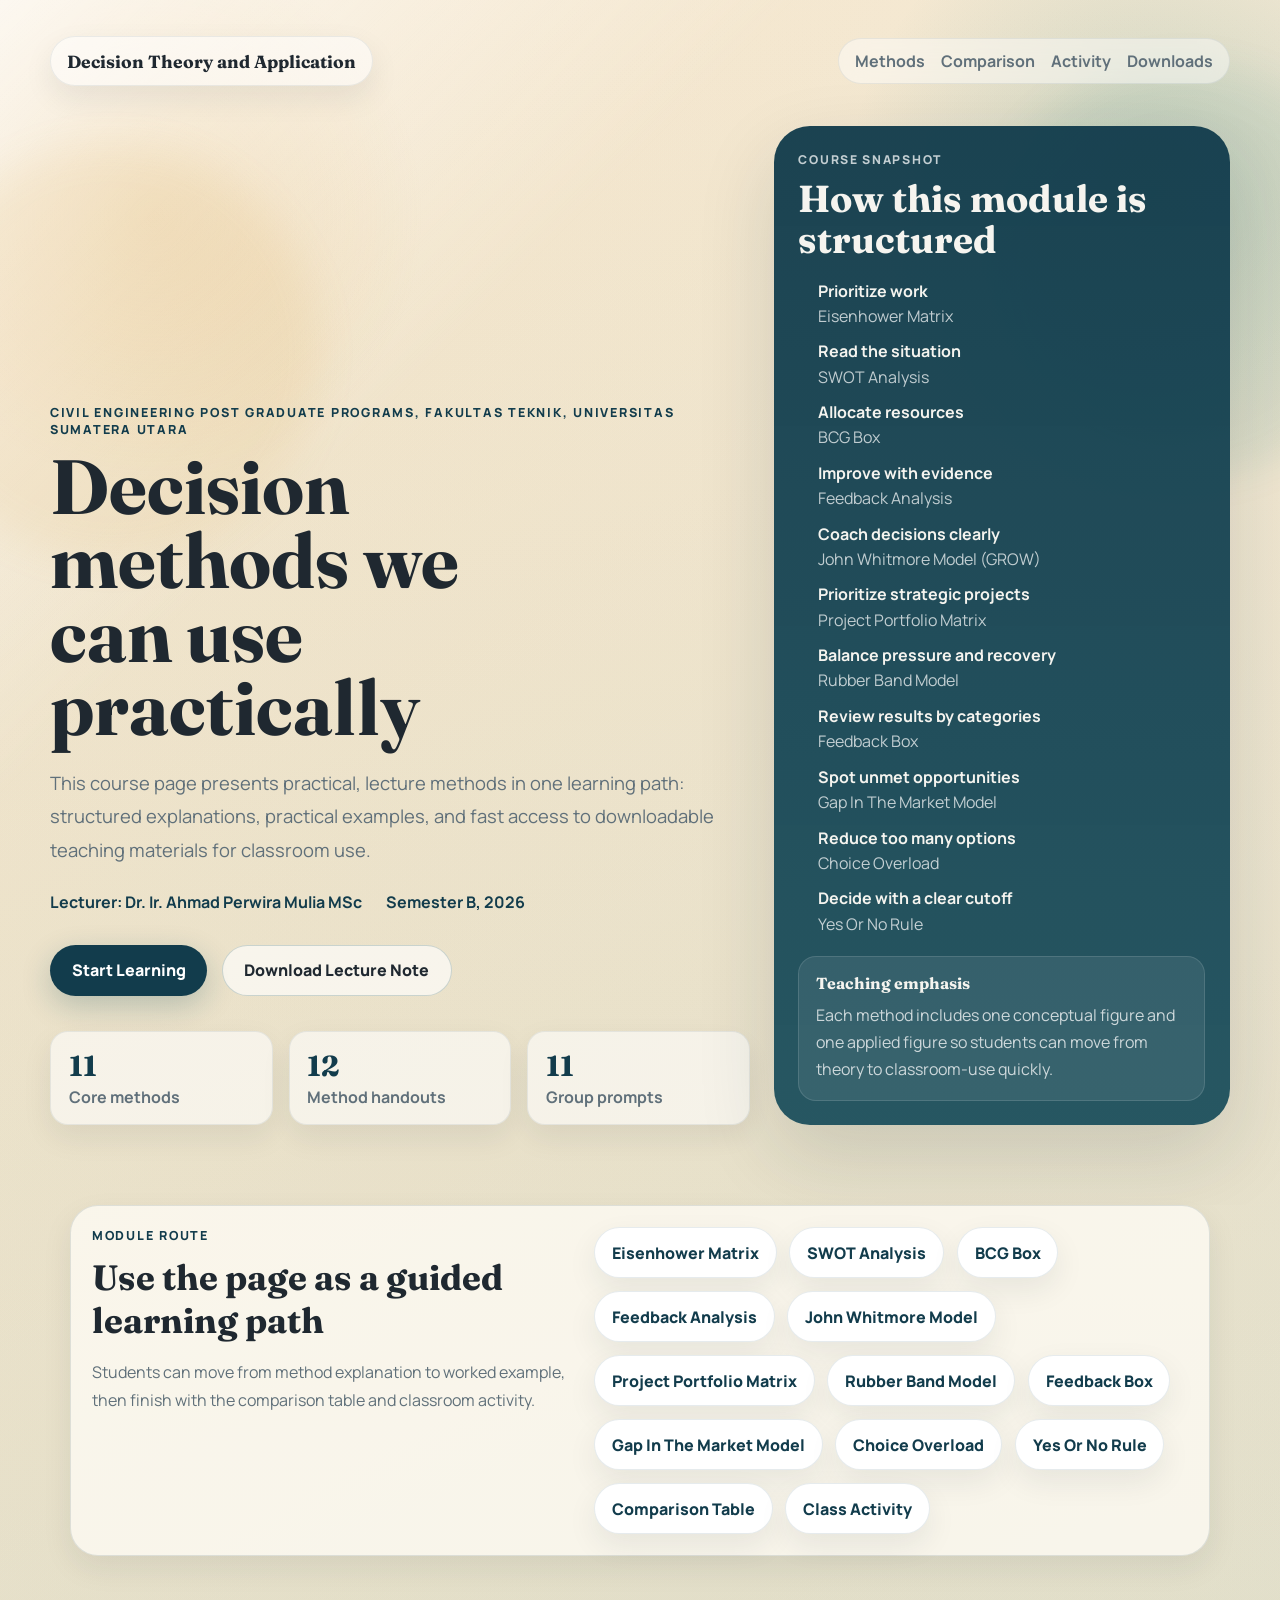
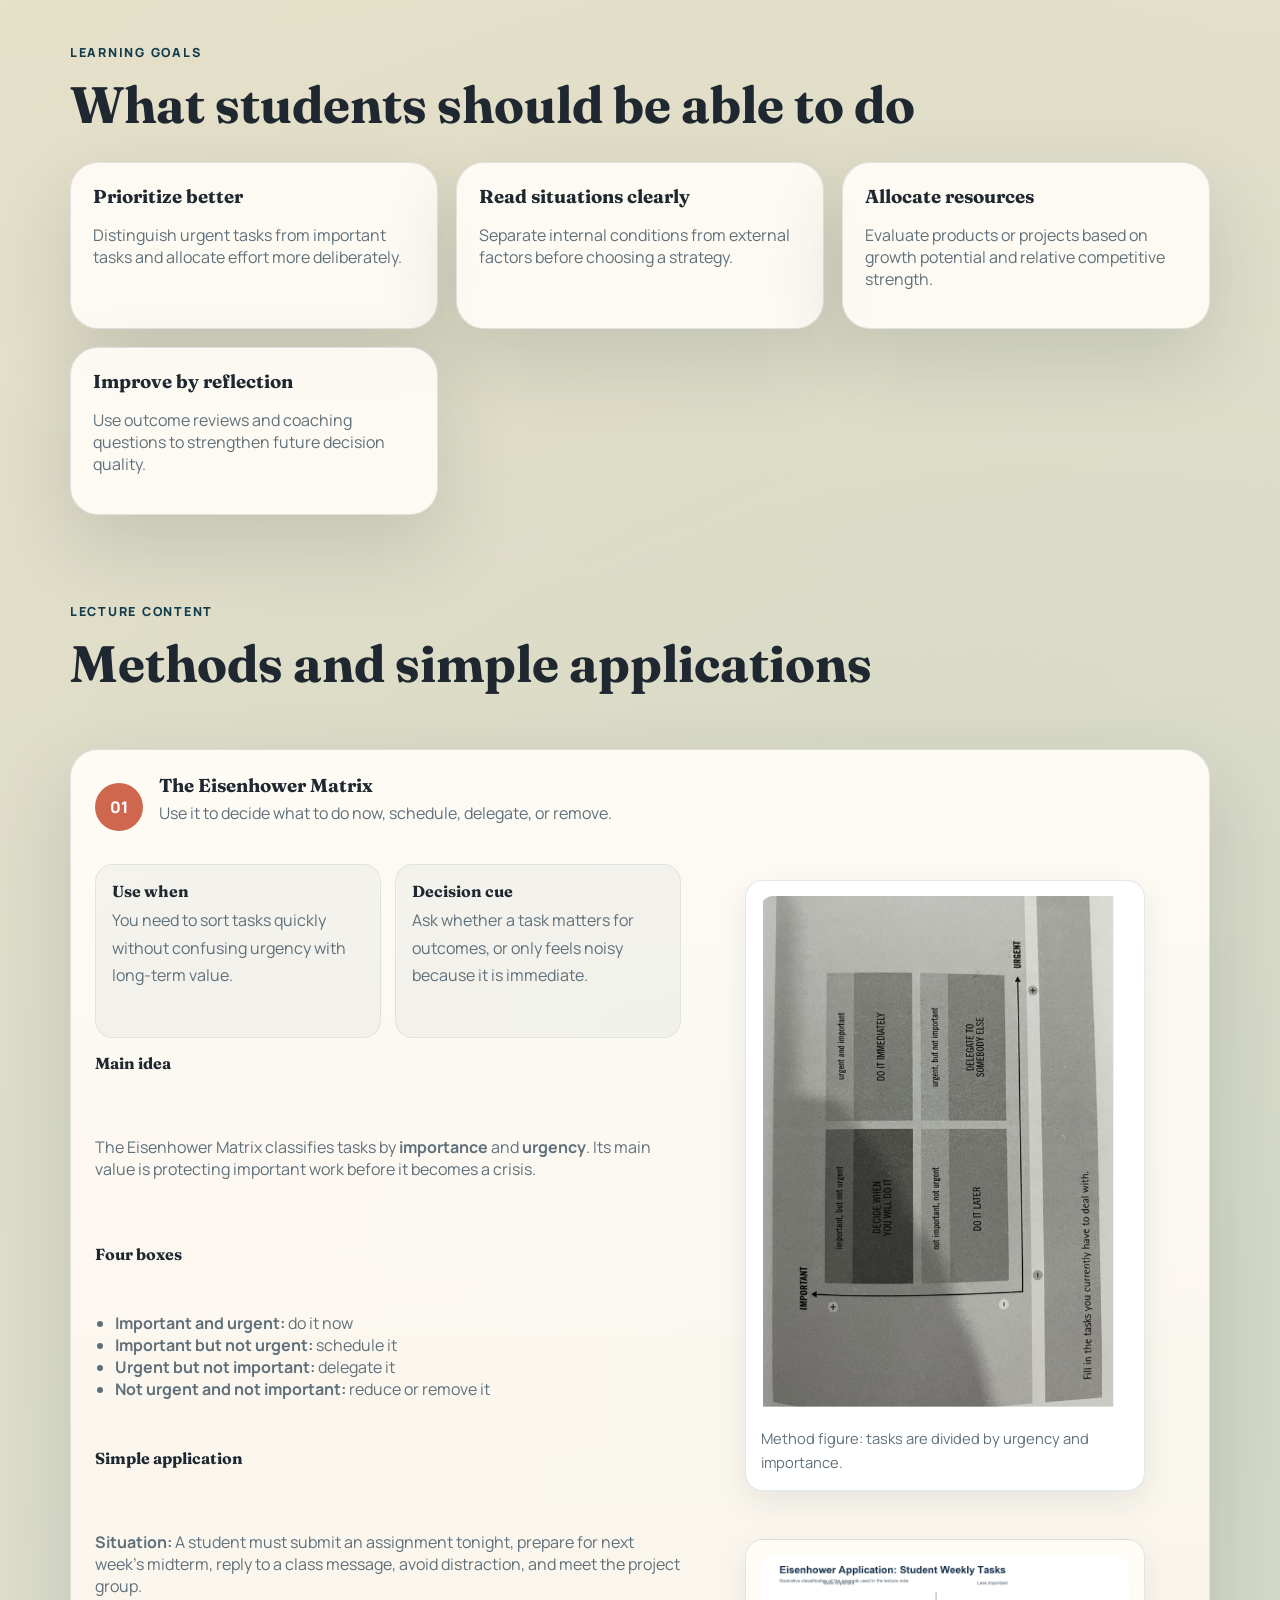
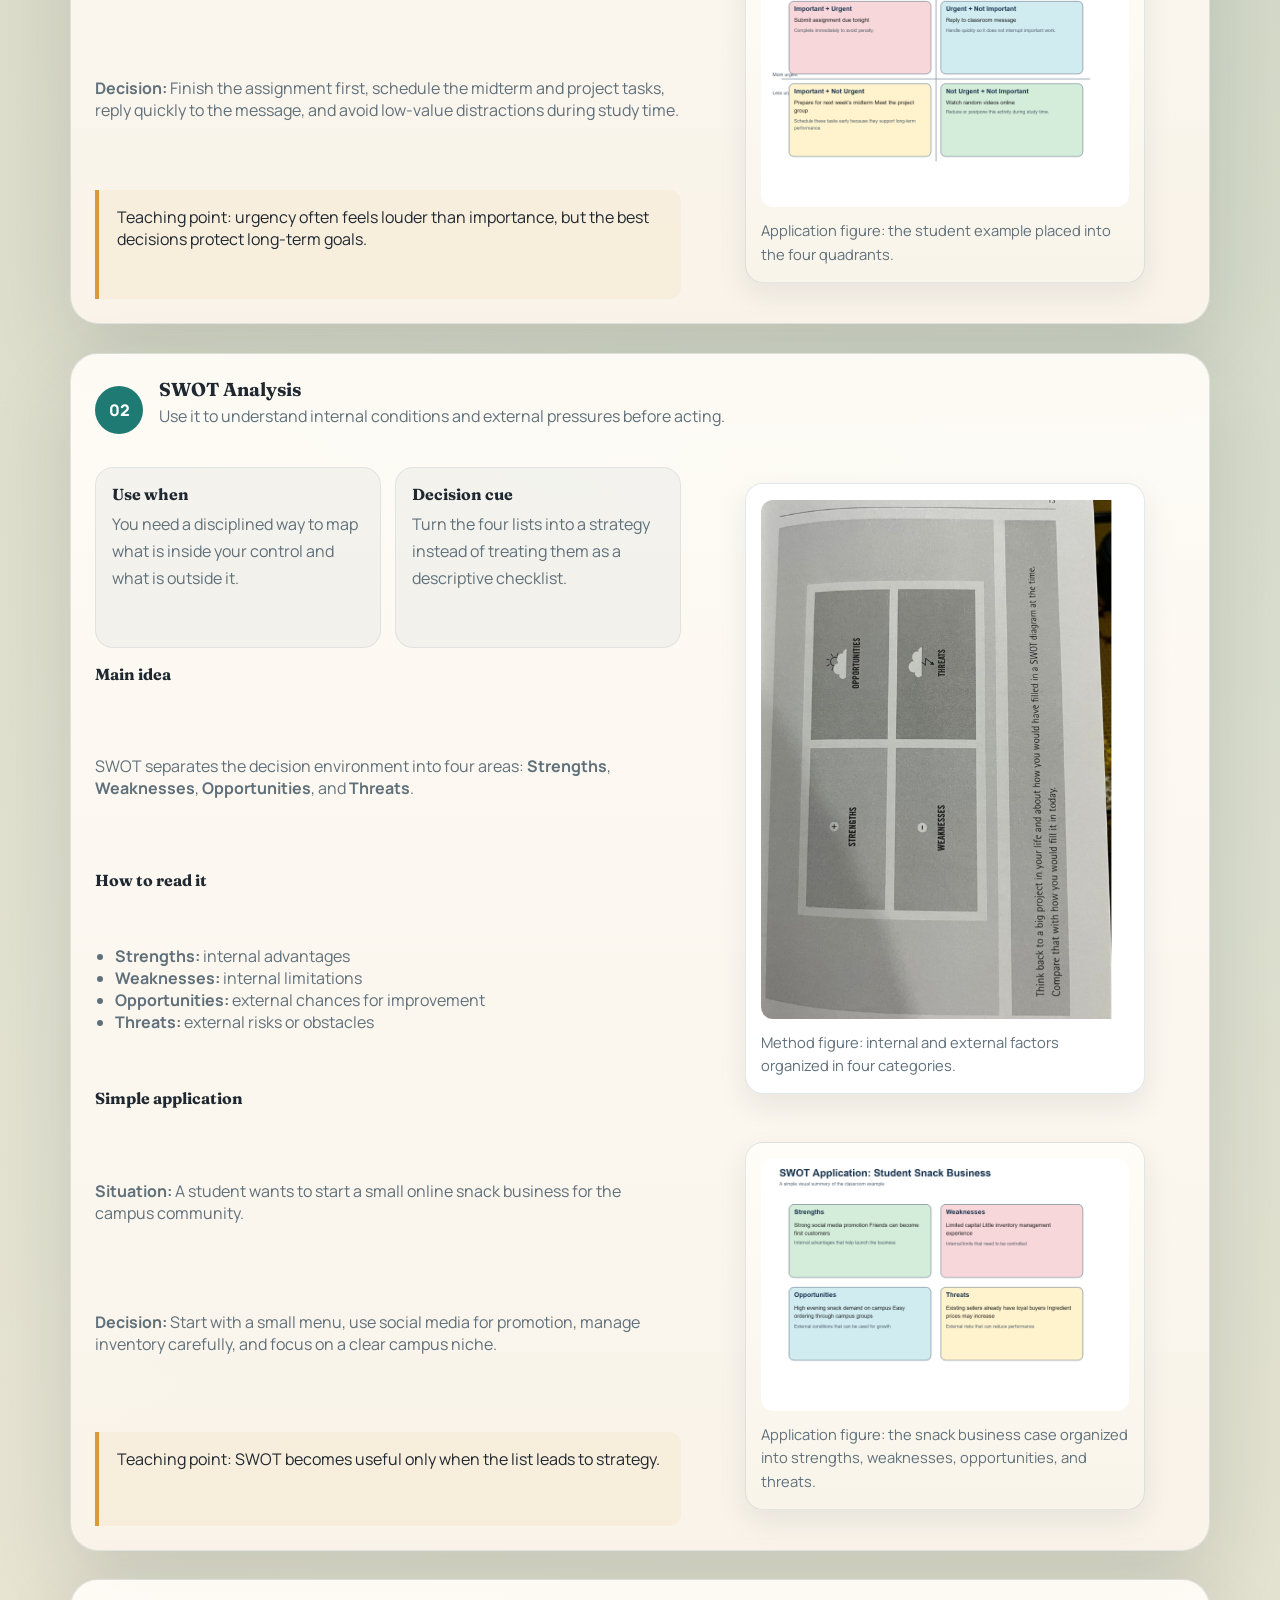
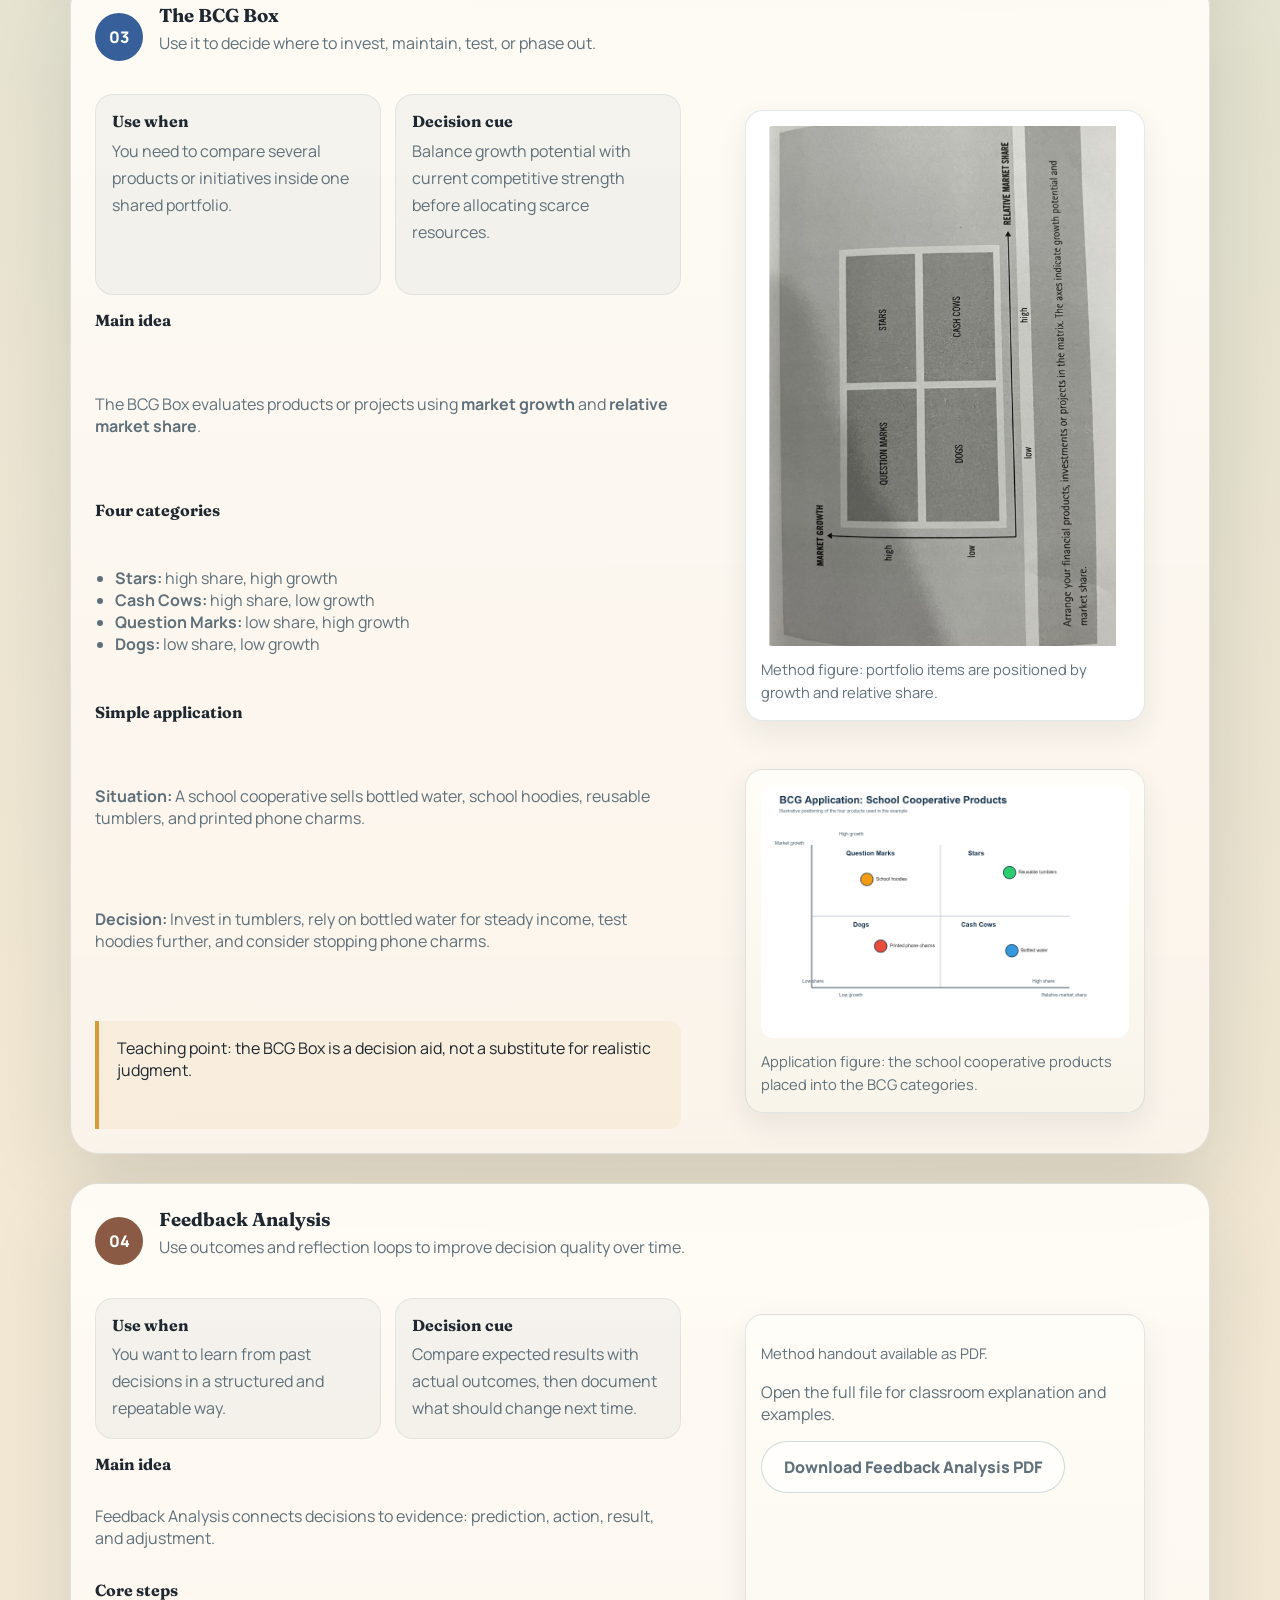
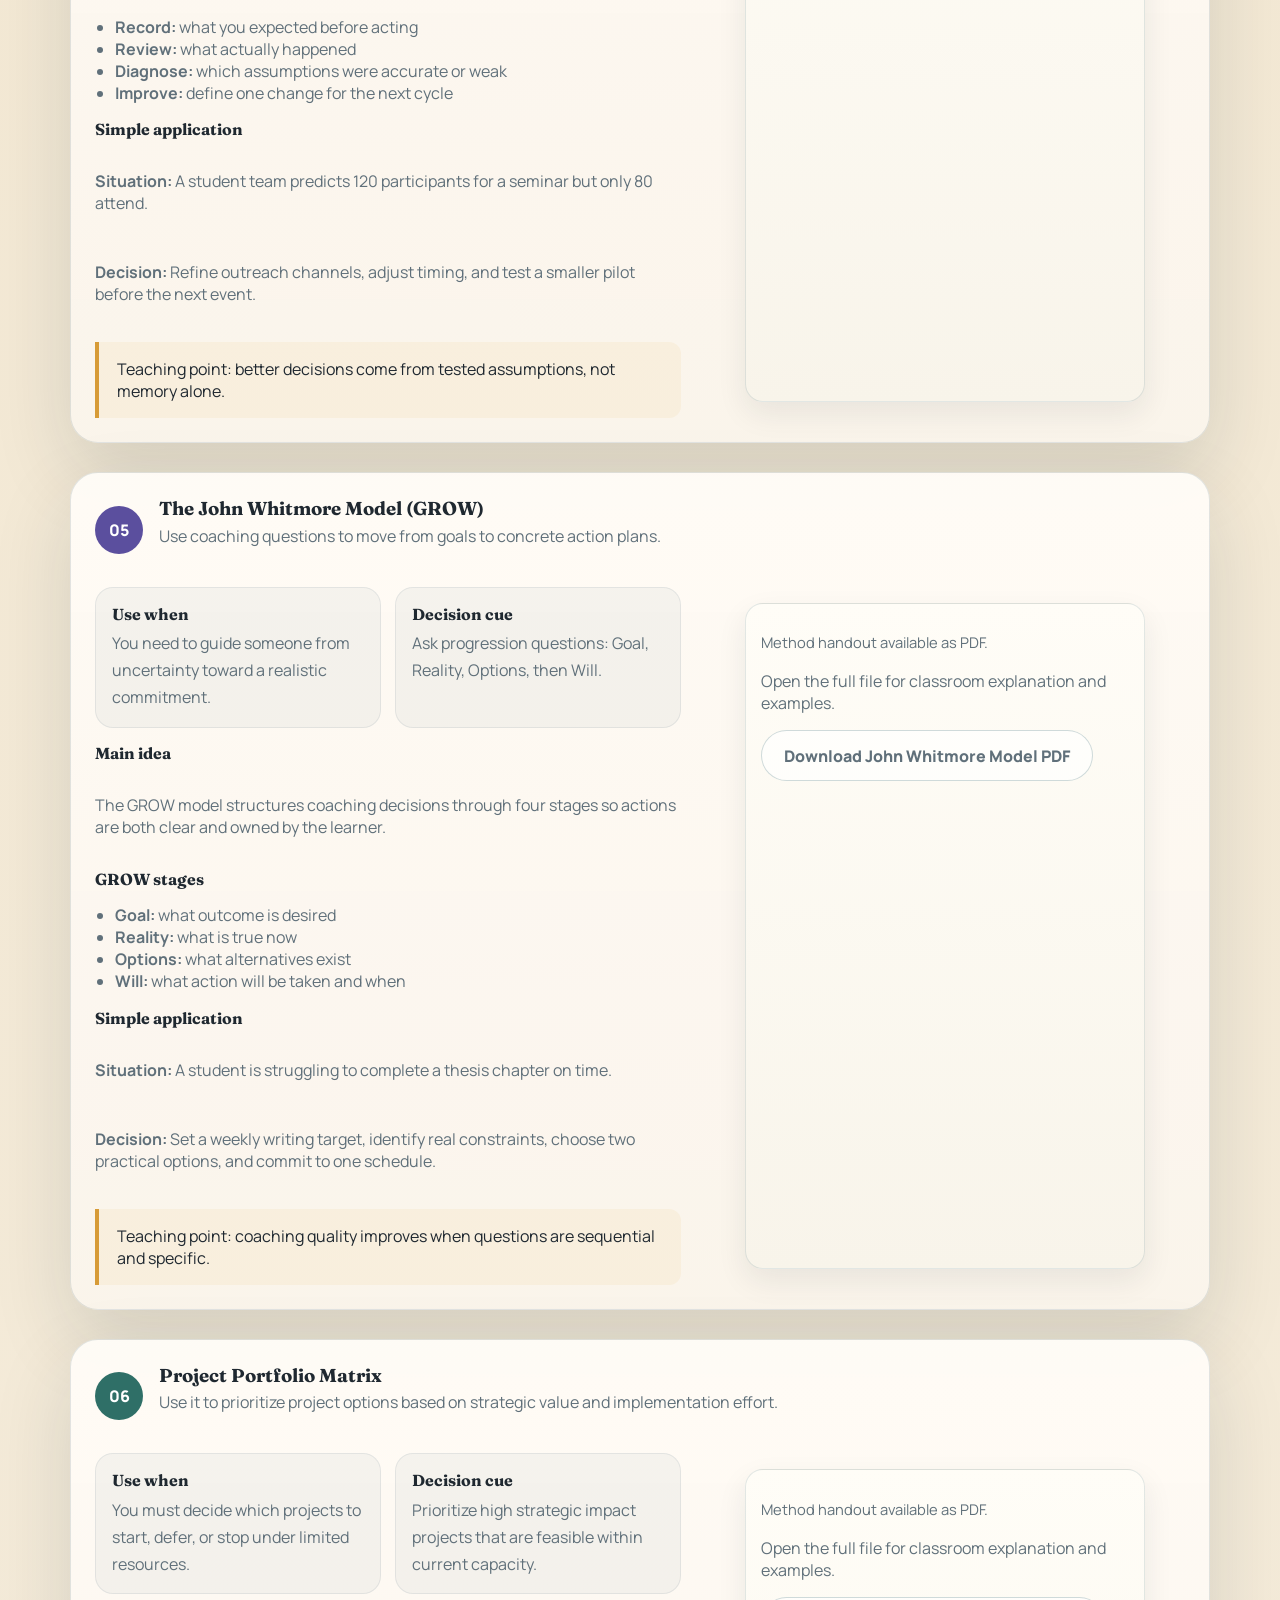
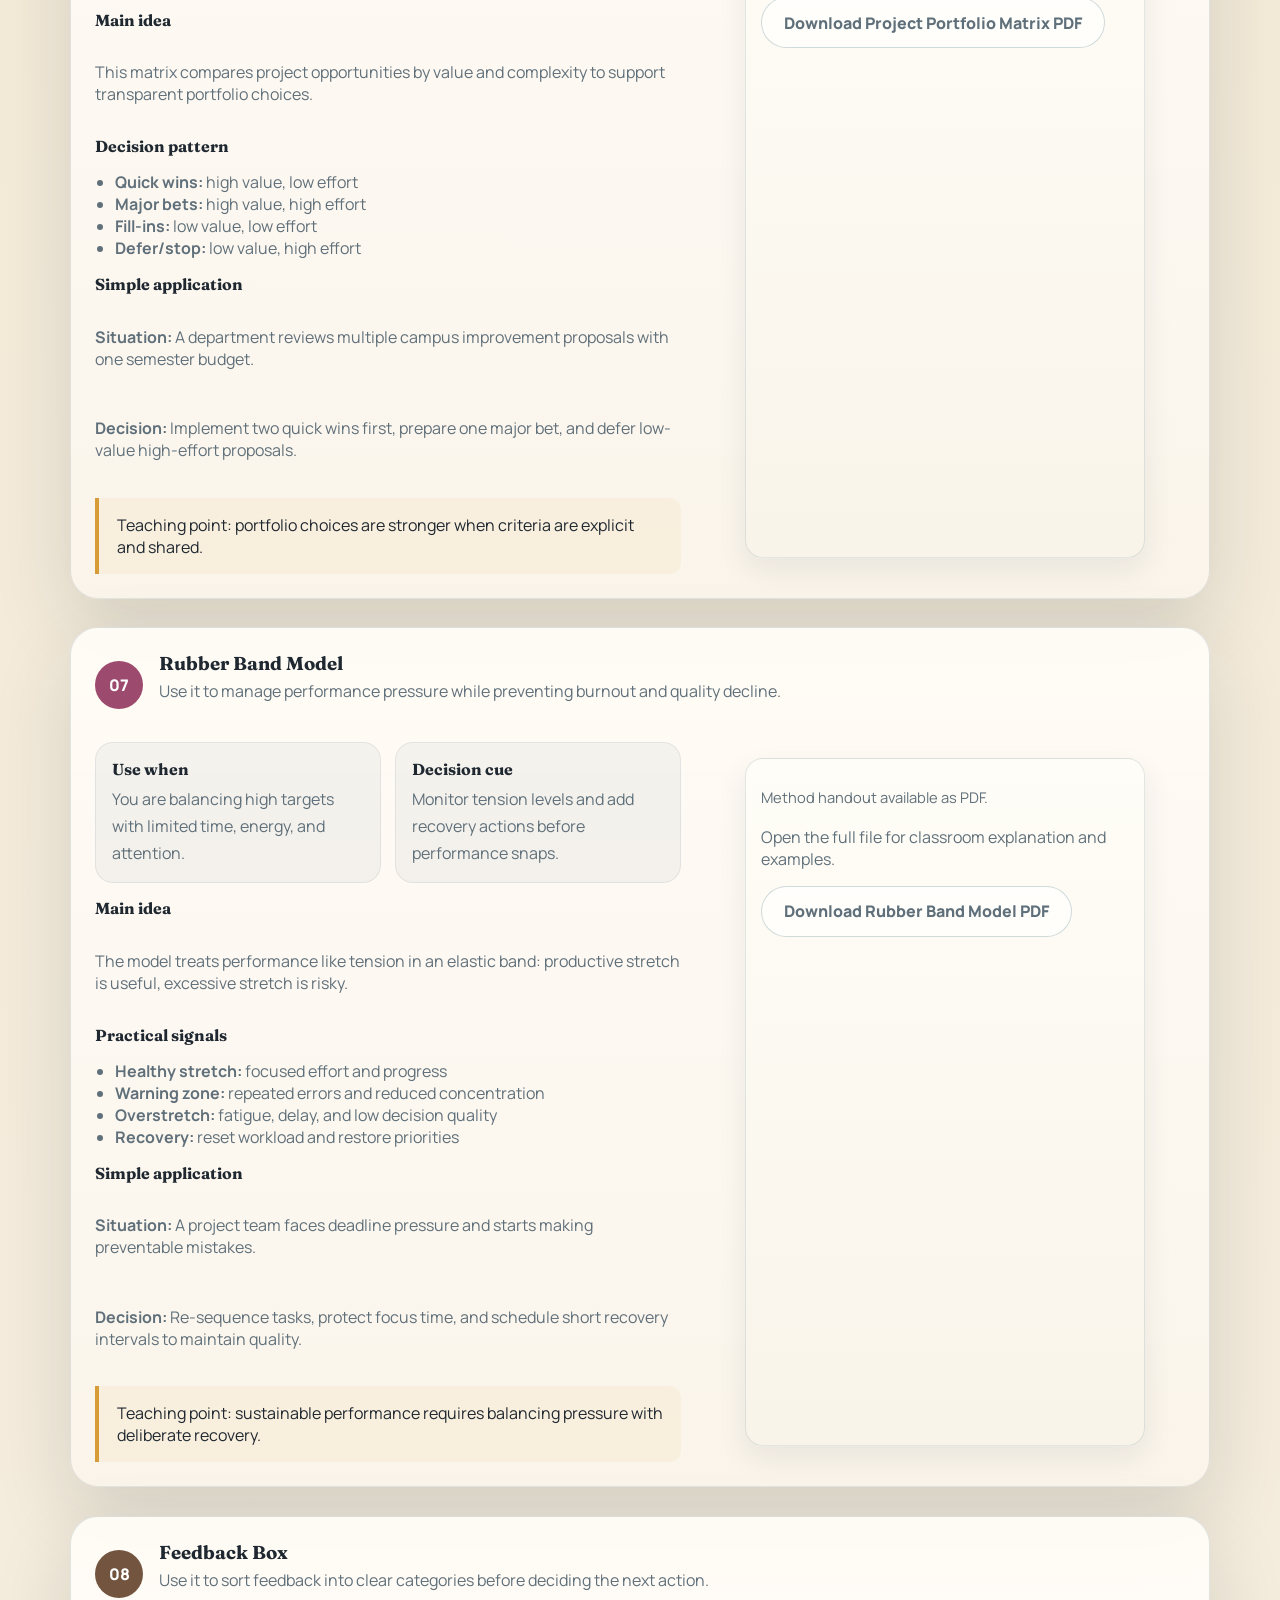
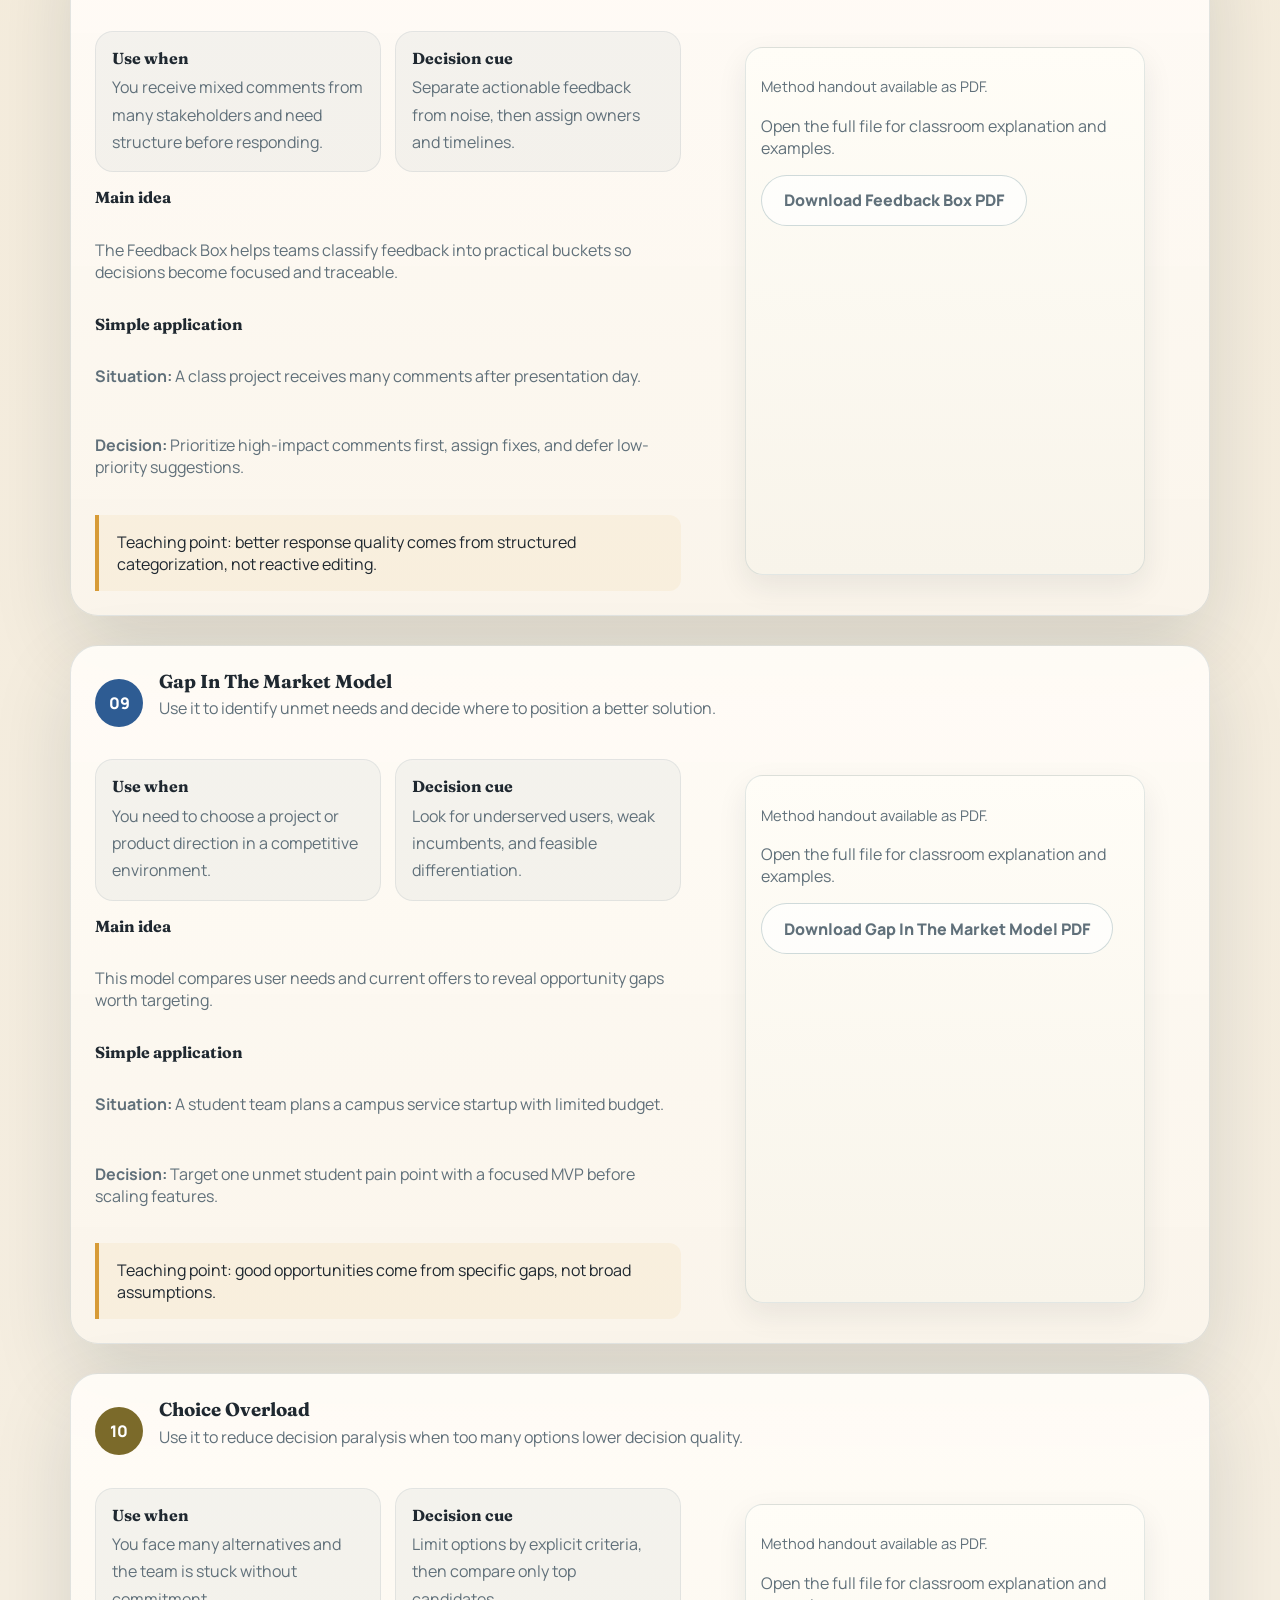
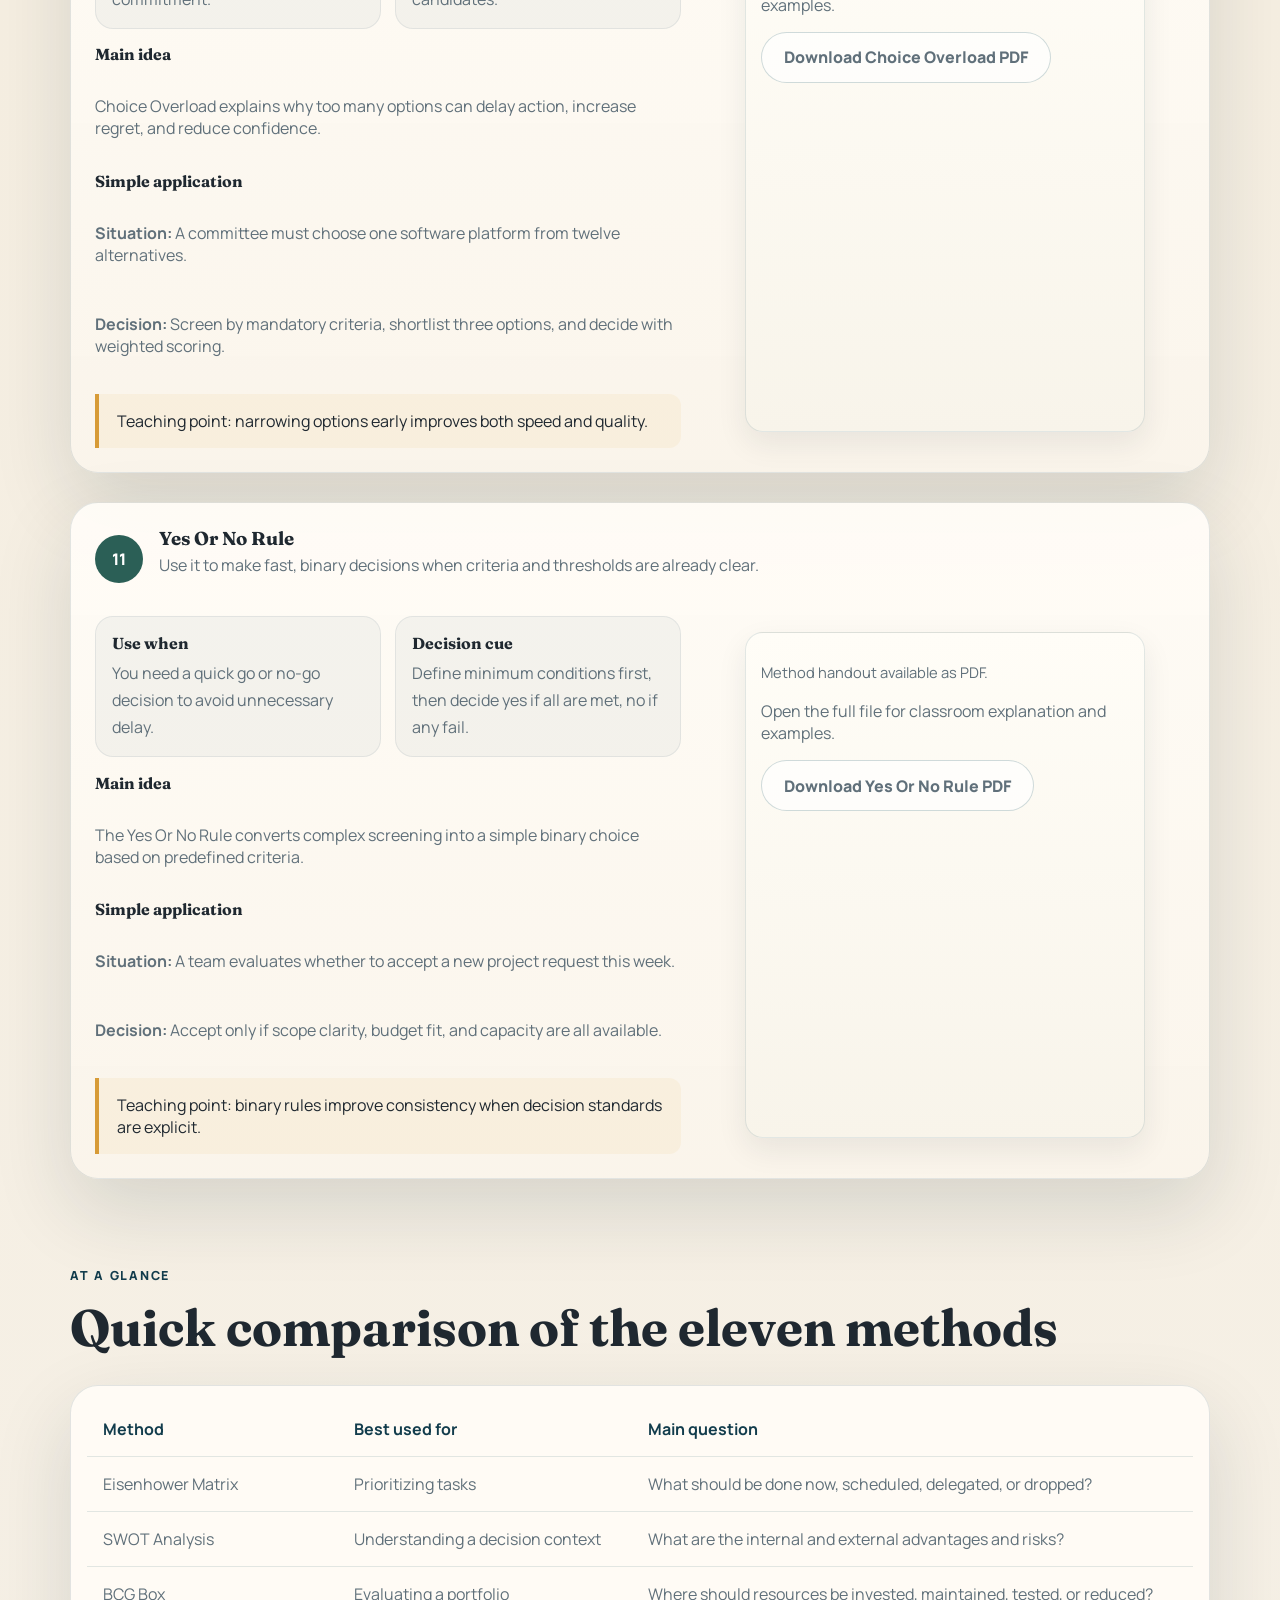
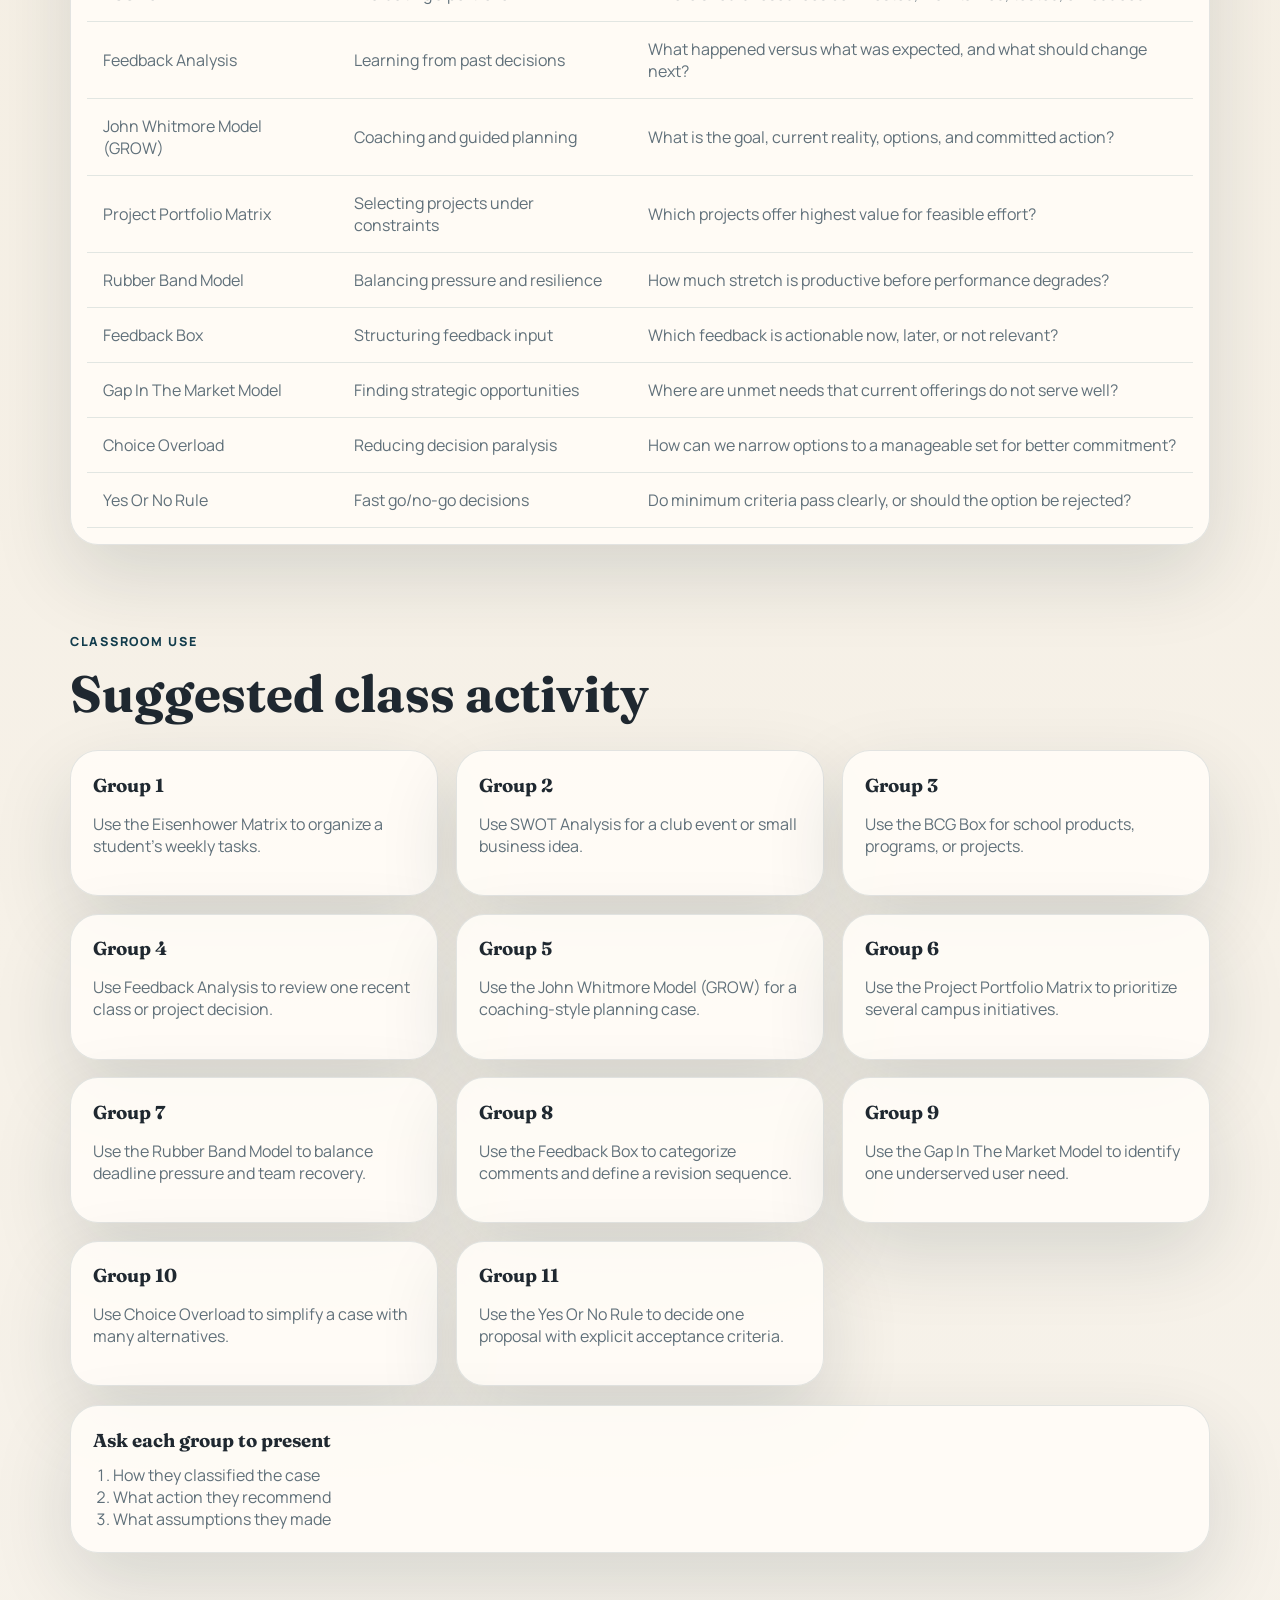
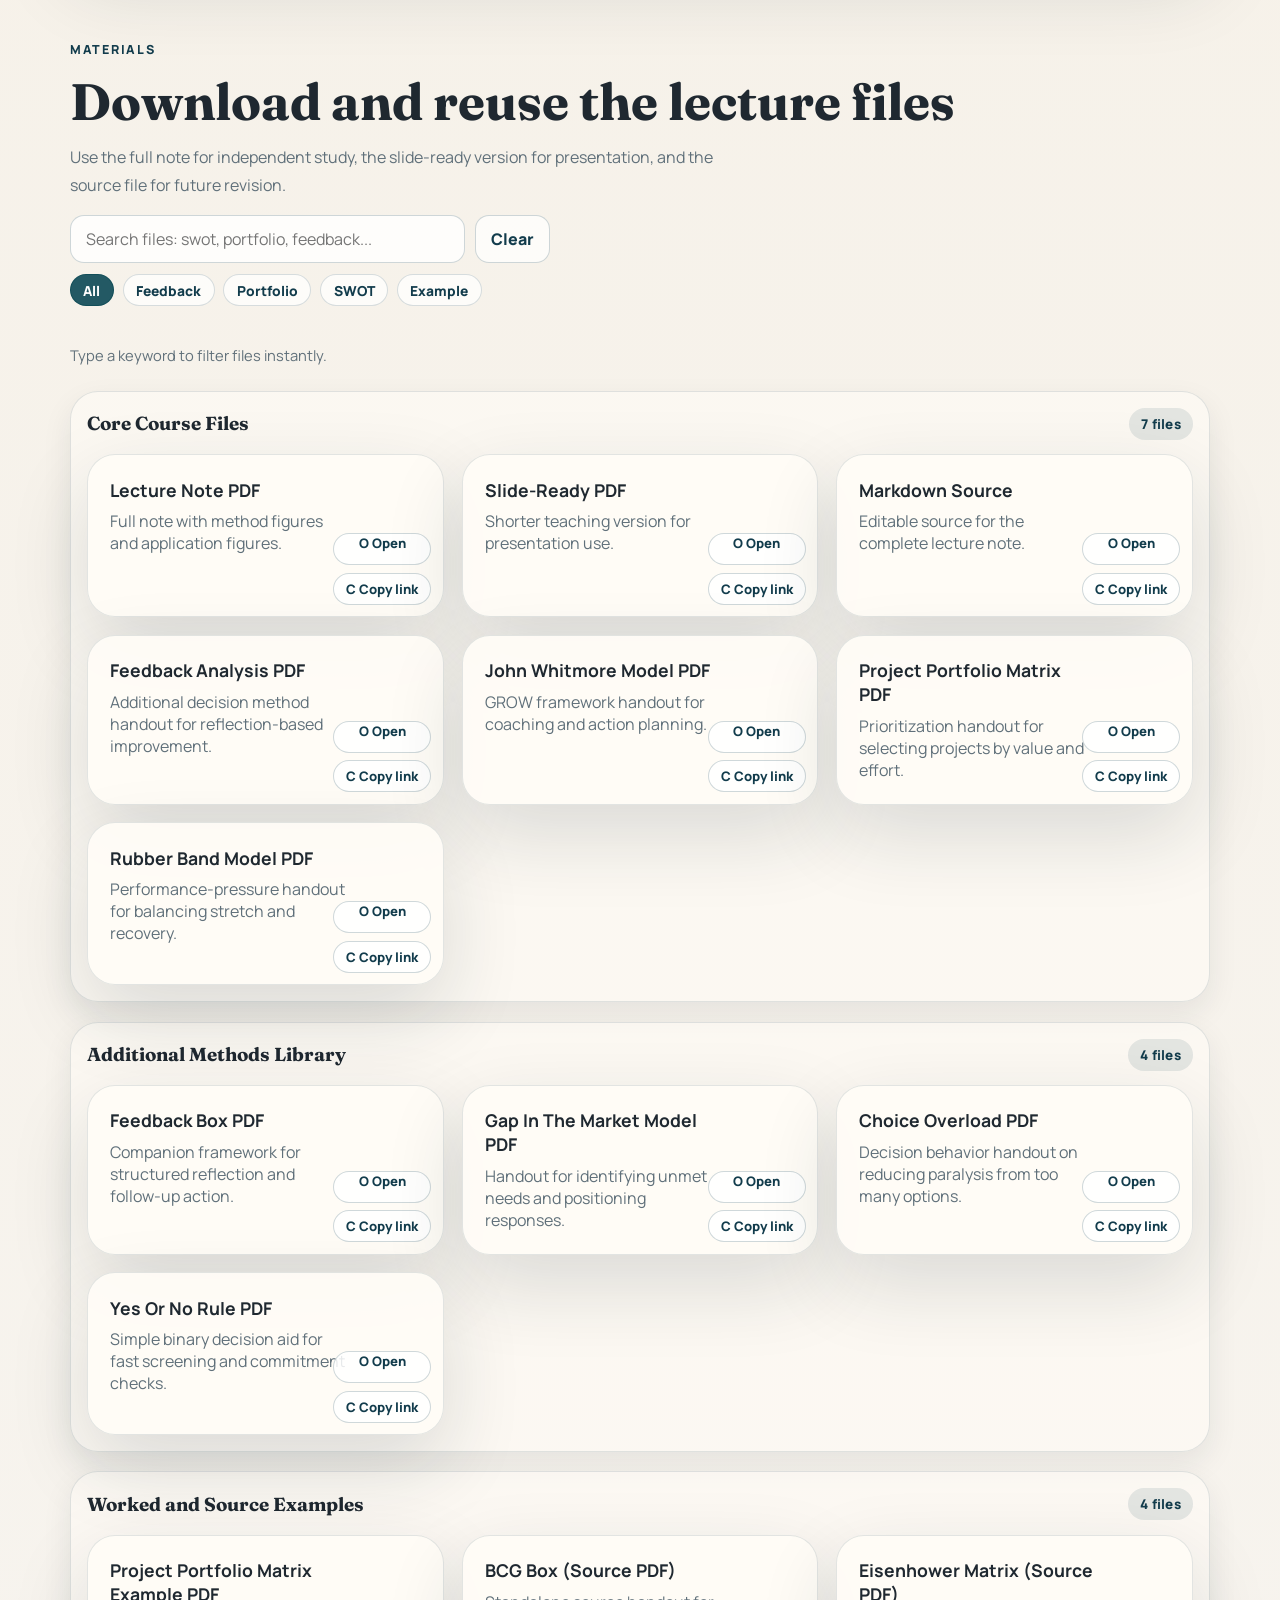
==== site-online/index.html @ ad97e04a "Bump published version marker" ====
<!doctype html>
<html lang="en">
<head>
  <meta charset="utf-8">
  <meta name="viewport" content="width=device-width, initial-scale=1">
  <title>Decision Theory and Application</title>
  <meta name="description" content="Lecture website for eleven decision-making methods including Eisenhower Matrix, SWOT Analysis, BCG Box, Feedback Analysis, John Whitmore Model, Project Portfolio Matrix, Rubber Band Model, Feedback Box, Gap In The Market Model, Choice Overload, and Yes Or No Rule.">
  <link rel="icon" type="image/svg+xml" href="favicon.svg">
  <link rel="preconnect" href="https://fonts.googleapis.com">
  <link rel="preconnect" href="https://fonts.gstatic.com" crossorigin>
  <link href="https://fonts.googleapis.com/css2?family=Fraunces:opsz,wght@9..144,600;9..144,700&family=Manrope:wght@400;500;700;800&display=swap" rel="stylesheet">
  <link rel="stylesheet" href="styles.css?v=20260630b">
</head>
<body>
  <header class="hero" id="top">
    <div class="hero__mesh"></div>
    <div class="hero__glow hero__glow--left"></div>
    <div class="hero__glow hero__glow--right"></div>
    <nav class="topbar">
      <a class="topbar__brand" href="#top">Decision Theory and Application</a>
      <div class="topbar__links">
        <a href="#methods">Methods</a>
        <a href="#comparison">Comparison</a>
        <a href="#activity">Activity</a>
        <a href="#downloads">Downloads</a>
      </div>
    </nav>
    <div class="hero__grid">
      <div class="hero__content">
        <p class="eyebrow">Civil Engineering Post Graduate Programs, Fakultas Teknik, Universitas Sumatera Utara</p>
        <h1>Decision methods we can use practically</h1>
        <p class="hero__lede">This course page presents practical, lecture methods in one learning path: structured explanations, practical examples, and fast access to downloadable teaching materials for classroom use.</p>
        <div class="hero__meta">
          <span>Lecturer: Dr. Ir. Ahmad Perwira Mulia MSc</span>
          <span>Semester B, 2026</span>
        </div>
        <div class="hero__actions">
          <a class="button button--primary" href="#methods">Start Learning</a>
          <a class="button button--ghost" href="class-notes-seven-methods.pdf">Download Lecture Note</a>
        </div>
        <div class="hero__metrics">
          <article class="metric-card">
            <strong>11</strong>
            <span>Core methods</span>
          </article>
          <article class="metric-card">
            <strong>12</strong>
            <span>Method handouts</span>
          </article>
          <article class="metric-card">
            <strong>11</strong>
            <span>Group prompts</span>
          </article>
        </div>
      </div>
      <aside class="hero__panel">
        <p class="hero__panel-label">Course Snapshot</p>
        <h2>How this module is structured</h2>
        <ol class="hero__sequence">
          <li>
            <strong>Prioritize work</strong>
            <span>Eisenhower Matrix</span>
          </li>
          <li>
            <strong>Read the situation</strong>
            <span>SWOT Analysis</span>
          </li>
          <li>
            <strong>Allocate resources</strong>
            <span>BCG Box</span>
          </li>
          <li>
            <strong>Improve with evidence</strong>
            <span>Feedback Analysis</span>
          </li>
          <li>
            <strong>Coach decisions clearly</strong>
            <span>John Whitmore Model (GROW)</span>
          </li>
          <li>
            <strong>Prioritize strategic projects</strong>
            <span>Project Portfolio Matrix</span>
          </li>
          <li>
            <strong>Balance pressure and recovery</strong>
            <span>Rubber Band Model</span>
          </li>
          <li>
            <strong>Review results by categories</strong>
            <span>Feedback Box</span>
          </li>
          <li>
            <strong>Spot unmet opportunities</strong>
            <span>Gap In The Market Model</span>
          </li>
          <li>
            <strong>Reduce too many options</strong>
            <span>Choice Overload</span>
          </li>
          <li>
            <strong>Decide with a clear cutoff</strong>
            <span>Yes Or No Rule</span>
          </li>
        </ol>
        <div class="hero__panel-note">
          <h3>Teaching emphasis</h3>
          <p>Each method includes one conceptual figure and one applied figure so students can move from theory to classroom-use quickly.</p>
        </div>
      </aside>
    </div>
  </header>

  <main>
    <section class="navigator section">
      <div class="navigator__shell">
        <div class="navigator__copy">
          <p class="eyebrow">Module Route</p>
          <h2>Use the page as a guided learning path</h2>
          <p>Students can move from method explanation to worked example, then finish with the comparison table and classroom activity.</p>
        </div>
        <div class="navigator__links">
          <a class="navigator__pill" href="#eisenhower">Eisenhower Matrix</a>
          <a class="navigator__pill" href="#swot">SWOT Analysis</a>
          <a class="navigator__pill" href="#bcg">BCG Box</a>
          <a class="navigator__pill" href="#feedback">Feedback Analysis</a>
          <a class="navigator__pill" href="#whitmore">John Whitmore Model</a>
          <a class="navigator__pill" href="#portfolio">Project Portfolio Matrix</a>
          <a class="navigator__pill" href="#rubber-band">Rubber Band Model</a>
          <a class="navigator__pill" href="#feedback-box">Feedback Box</a>
          <a class="navigator__pill" href="#market-gap">Gap In The Market Model</a>
          <a class="navigator__pill" href="#choice-overload">Choice Overload</a>
          <a class="navigator__pill" href="#yes-no-rule">Yes Or No Rule</a>
          <a class="navigator__pill" href="#comparison">Comparison Table</a>
          <a class="navigator__pill" href="#activity">Class Activity</a>
        </div>
      </div>
    </section>

    <section class="overview section">
      <div class="section__intro">
        <p class="eyebrow">Learning Goals</p>
        <h2>What students should be able to do</h2>
      </div>
      <div class="goal-grid">
        <article class="goal-card">
          <h3>Prioritize better</h3>
          <p>Distinguish urgent tasks from important tasks and allocate effort more deliberately.</p>
        </article>
        <article class="goal-card">
          <h3>Read situations clearly</h3>
          <p>Separate internal conditions from external factors before choosing a strategy.</p>
        </article>
        <article class="goal-card">
          <h3>Allocate resources</h3>
          <p>Evaluate products or projects based on growth potential and relative competitive strength.</p>
        </article>
        <article class="goal-card">
          <h3>Improve by reflection</h3>
          <p>Use outcome reviews and coaching questions to strengthen future decision quality.</p>
        </article>
      </div>
    </section>

    <section class="methods section" id="methods">
      <div class="section__intro">
        <p class="eyebrow">Lecture Content</p>
        <h2>Methods and simple applications</h2>
      </div>

      <article class="method-card method-card--eisenhower" id="eisenhower">
        <div class="method-card__header">
          <span class="method-card__number">01</span>
          <div>
            <h3>The Eisenhower Matrix</h3>
            <p class="method-card__tagline">Use it to decide what to do now, schedule, delegate, or remove.</p>
          </div>
        </div>
        <div class="method-card__grid">
          <div class="method-card__content">
            <div class="method-card__support-grid">
              <article class="support-card">
                <h4>Use when</h4>
                <p>You need to sort tasks quickly without confusing urgency with long-term value.</p>
              </article>
              <article class="support-card">
                <h4>Decision cue</h4>
                <p>Ask whether a task matters for outcomes, or only feels noisy because it is immediate.</p>
              </article>
            </div>
            <h4>Main idea</h4>
            <p>The Eisenhower Matrix classifies tasks by <strong>importance</strong> and <strong>urgency</strong>. Its main value is protecting important work before it becomes a crisis.</p>
            <h4>Four boxes</h4>
            <ul>
              <li><strong>Important and urgent:</strong> do it now</li>
              <li><strong>Important but not urgent:</strong> schedule it</li>
              <li><strong>Urgent but not important:</strong> delegate it</li>
              <li><strong>Not urgent and not important:</strong> reduce or remove it</li>
            </ul>
            <h4>Simple application</h4>
            <p><strong>Situation:</strong> A student must submit an assignment tonight, prepare for next week&rsquo;s midterm, reply to a class message, avoid distraction, and meet the project group.</p>
            <p><strong>Decision:</strong> Finish the assignment first, schedule the midterm and project tasks, reply quickly to the message, and avoid low-value distractions during study time.</p>
            <blockquote>Teaching point: urgency often feels louder than importance, but the best decisions protect long-term goals.</blockquote>
          </div>
          <div class="method-card__visuals">
            <figure class="figure-card">
              <img src="rendered/the_einshower_matrix_p2.png" alt="Diagram of the Eisenhower Matrix.">
              <figcaption>Method figure: tasks are divided by urgency and importance.</figcaption>
            </figure>
            <figure class="figure-card figure-card--application">
              <img src="application-figures/eisenhower-student-application.png" alt="Application example of the Eisenhower Matrix for a student.">
              <figcaption>Application figure: the student example placed into the four quadrants.</figcaption>
            </figure>
          </div>
        </div>
      </article>

      <article class="method-card method-card--swot" id="swot">
        <div class="method-card__header">
          <span class="method-card__number">02</span>
          <div>
            <h3>SWOT Analysis</h3>
            <p class="method-card__tagline">Use it to understand internal conditions and external pressures before acting.</p>
          </div>
        </div>
        <div class="method-card__grid">
          <div class="method-card__content">
            <div class="method-card__support-grid">
              <article class="support-card">
                <h4>Use when</h4>
                <p>You need a disciplined way to map what is inside your control and what is outside it.</p>
              </article>
              <article class="support-card">
                <h4>Decision cue</h4>
                <p>Turn the four lists into a strategy instead of treating them as a descriptive checklist.</p>
              </article>
            </div>
            <h4>Main idea</h4>
            <p>SWOT separates the decision environment into four areas: <strong>Strengths</strong>, <strong>Weaknesses</strong>, <strong>Opportunities</strong>, and <strong>Threats</strong>.</p>
            <h4>How to read it</h4>
            <ul>
              <li><strong>Strengths:</strong> internal advantages</li>
              <li><strong>Weaknesses:</strong> internal limitations</li>
              <li><strong>Opportunities:</strong> external chances for improvement</li>
              <li><strong>Threats:</strong> external risks or obstacles</li>
            </ul>
            <h4>Simple application</h4>
            <p><strong>Situation:</strong> A student wants to start a small online snack business for the campus community.</p>
            <p><strong>Decision:</strong> Start with a small menu, use social media for promotion, manage inventory carefully, and focus on a clear campus niche.</p>
            <blockquote>Teaching point: SWOT becomes useful only when the list leads to strategy.</blockquote>
          </div>
          <div class="method-card__visuals">
            <figure class="figure-card">
              <img src="rendered/the_swot_analysis_p2.png" alt="Diagram of SWOT Analysis.">
              <figcaption>Method figure: internal and external factors organized in four categories.</figcaption>
            </figure>
            <figure class="figure-card figure-card--application">
              <img src="application-figures/swot-student-business-application.png" alt="Application example of SWOT Analysis for a student snack business.">
              <figcaption>Application figure: the snack business case organized into strengths, weaknesses, opportunities, and threats.</figcaption>
            </figure>
          </div>
        </div>
      </article>

      <article class="method-card method-card--bcg" id="bcg">
        <div class="method-card__header">
          <span class="method-card__number">03</span>
          <div>
            <h3>The BCG Box</h3>
            <p class="method-card__tagline">Use it to decide where to invest, maintain, test, or phase out.</p>
          </div>
        </div>
        <div class="method-card__grid">
          <div class="method-card__content">
            <div class="method-card__support-grid">
              <article class="support-card">
                <h4>Use when</h4>
                <p>You need to compare several products or initiatives inside one shared portfolio.</p>
              </article>
              <article class="support-card">
                <h4>Decision cue</h4>
                <p>Balance growth potential with current competitive strength before allocating scarce resources.</p>
              </article>
            </div>
            <h4>Main idea</h4>
            <p>The BCG Box evaluates products or projects using <strong>market growth</strong> and <strong>relative market share</strong>.</p>
            <h4>Four categories</h4>
            <ul>
              <li><strong>Stars:</strong> high share, high growth</li>
              <li><strong>Cash Cows:</strong> high share, low growth</li>
              <li><strong>Question Marks:</strong> low share, high growth</li>
              <li><strong>Dogs:</strong> low share, low growth</li>
            </ul>
            <h4>Simple application</h4>
            <p><strong>Situation:</strong> A school cooperative sells bottled water, school hoodies, reusable tumblers, and printed phone charms.</p>
            <p><strong>Decision:</strong> Invest in tumblers, rely on bottled water for steady income, test hoodies further, and consider stopping phone charms.</p>
            <blockquote>Teaching point: the BCG Box is a decision aid, not a substitute for realistic judgment.</blockquote>
          </div>
          <div class="method-card__visuals">
            <figure class="figure-card">
              <img src="rendered/the_BCG_box_p2.png" alt="Diagram of the BCG Box.">
              <figcaption>Method figure: portfolio items are positioned by growth and relative share.</figcaption>
            </figure>
            <figure class="figure-card figure-card--application">
              <img src="application-figures/bcg-school-coop-application.png" alt="Application example of the BCG Box for school cooperative products.">
              <figcaption>Application figure: the school cooperative products placed into the BCG categories.</figcaption>
            </figure>
          </div>
        </div>
      </article>

      <article class="method-card method-card--feedback" id="feedback">
        <div class="method-card__header">
          <span class="method-card__number">04</span>
          <div>
            <h3>Feedback Analysis</h3>
            <p class="method-card__tagline">Use outcomes and reflection loops to improve decision quality over time.</p>
          </div>
        </div>
        <div class="method-card__grid">
          <div class="method-card__content">
            <div class="method-card__support-grid">
              <article class="support-card">
                <h4>Use when</h4>
                <p>You want to learn from past decisions in a structured and repeatable way.</p>
              </article>
              <article class="support-card">
                <h4>Decision cue</h4>
                <p>Compare expected results with actual outcomes, then document what should change next time.</p>
              </article>
            </div>
            <h4>Main idea</h4>
            <p>Feedback Analysis connects decisions to evidence: prediction, action, result, and adjustment.</p>
            <h4>Core steps</h4>
            <ul>
              <li><strong>Record:</strong> what you expected before acting</li>
              <li><strong>Review:</strong> what actually happened</li>
              <li><strong>Diagnose:</strong> which assumptions were accurate or weak</li>
              <li><strong>Improve:</strong> define one change for the next cycle</li>
            </ul>
            <h4>Simple application</h4>
            <p><strong>Situation:</strong> A student team predicts 120 participants for a seminar but only 80 attend.</p>
            <p><strong>Decision:</strong> Refine outreach channels, adjust timing, and test a smaller pilot before the next event.</p>
            <blockquote>Teaching point: better decisions come from tested assumptions, not memory alone.</blockquote>
          </div>
          <div class="method-card__visuals">
            <figure class="figure-card figure-card--application">
              <figcaption>Method handout available as PDF.</figcaption>
              <p>Open the full file for classroom explanation and examples.</p>
              <p><a class="button button--ghost" href="THE FEEDBACK ANALYSIS.pdf">Download Feedback Analysis PDF</a></p>
            </figure>
          </div>
        </div>
      </article>

      <article class="method-card method-card--whitmore" id="whitmore">
        <div class="method-card__header">
          <span class="method-card__number">05</span>
          <div>
            <h3>The John Whitmore Model (GROW)</h3>
            <p class="method-card__tagline">Use coaching questions to move from goals to concrete action plans.</p>
          </div>
        </div>
        <div class="method-card__grid">
          <div class="method-card__content">
            <div class="method-card__support-grid">
              <article class="support-card">
                <h4>Use when</h4>
                <p>You need to guide someone from uncertainty toward a realistic commitment.</p>
              </article>
              <article class="support-card">
                <h4>Decision cue</h4>
                <p>Ask progression questions: Goal, Reality, Options, then Will.</p>
              </article>
            </div>
            <h4>Main idea</h4>
            <p>The GROW model structures coaching decisions through four stages so actions are both clear and owned by the learner.</p>
            <h4>GROW stages</h4>
            <ul>
              <li><strong>Goal:</strong> what outcome is desired</li>
              <li><strong>Reality:</strong> what is true now</li>
              <li><strong>Options:</strong> what alternatives exist</li>
              <li><strong>Will:</strong> what action will be taken and when</li>
            </ul>
            <h4>Simple application</h4>
            <p><strong>Situation:</strong> A student is struggling to complete a thesis chapter on time.</p>
            <p><strong>Decision:</strong> Set a weekly writing target, identify real constraints, choose two practical options, and commit to one schedule.</p>
            <blockquote>Teaching point: coaching quality improves when questions are sequential and specific.</blockquote>
          </div>
          <div class="method-card__visuals">
            <figure class="figure-card figure-card--application">
              <figcaption>Method handout available as PDF.</figcaption>
              <p>Open the full file for classroom explanation and examples.</p>
              <p><a class="button button--ghost" href="THE JOHN WHITMORE MODEL.pdf">Download John Whitmore Model PDF</a></p>
            </figure>
          </div>
        </div>
      </article>

      <article class="method-card method-card--portfolio" id="portfolio">
        <div class="method-card__header">
          <span class="method-card__number">06</span>
          <div>
            <h3>Project Portfolio Matrix</h3>
            <p class="method-card__tagline">Use it to prioritize project options based on strategic value and implementation effort.</p>
          </div>
        </div>
        <div class="method-card__grid">
          <div class="method-card__content">
            <div class="method-card__support-grid">
              <article class="support-card">
                <h4>Use when</h4>
                <p>You must decide which projects to start, defer, or stop under limited resources.</p>
              </article>
              <article class="support-card">
                <h4>Decision cue</h4>
                <p>Prioritize high strategic impact projects that are feasible within current capacity.</p>
              </article>
            </div>
            <h4>Main idea</h4>
            <p>This matrix compares project opportunities by value and complexity to support transparent portfolio choices.</p>
            <h4>Decision pattern</h4>
            <ul>
              <li><strong>Quick wins:</strong> high value, low effort</li>
              <li><strong>Major bets:</strong> high value, high effort</li>
              <li><strong>Fill-ins:</strong> low value, low effort</li>
              <li><strong>Defer/stop:</strong> low value, high effort</li>
            </ul>
            <h4>Simple application</h4>
            <p><strong>Situation:</strong> A department reviews multiple campus improvement proposals with one semester budget.</p>
            <p><strong>Decision:</strong> Implement two quick wins first, prepare one major bet, and defer low-value high-effort proposals.</p>
            <blockquote>Teaching point: portfolio choices are stronger when criteria are explicit and shared.</blockquote>
          </div>
          <div class="method-card__visuals">
            <figure class="figure-card figure-card--application">
              <figcaption>Method handout available as PDF.</figcaption>
              <p>Open the full file for classroom explanation and examples.</p>
              <p><a class="button button--ghost" href="THE PROJECT PORTOFOLIO MATRIX.pdf">Download Project Portfolio Matrix PDF</a></p>
            </figure>
          </div>
        </div>
      </article>

      <article class="method-card method-card--rubber" id="rubber-band">
        <div class="method-card__header">
          <span class="method-card__number">07</span>
          <div>
            <h3>Rubber Band Model</h3>
            <p class="method-card__tagline">Use it to manage performance pressure while preventing burnout and quality decline.</p>
          </div>
        </div>
        <div class="method-card__grid">
          <div class="method-card__content">
            <div class="method-card__support-grid">
              <article class="support-card">
                <h4>Use when</h4>
                <p>You are balancing high targets with limited time, energy, and attention.</p>
              </article>
              <article class="support-card">
                <h4>Decision cue</h4>
                <p>Monitor tension levels and add recovery actions before performance snaps.</p>
              </article>
            </div>
            <h4>Main idea</h4>
            <p>The model treats performance like tension in an elastic band: productive stretch is useful, excessive stretch is risky.</p>
            <h4>Practical signals</h4>
            <ul>
              <li><strong>Healthy stretch:</strong> focused effort and progress</li>
              <li><strong>Warning zone:</strong> repeated errors and reduced concentration</li>
              <li><strong>Overstretch:</strong> fatigue, delay, and low decision quality</li>
              <li><strong>Recovery:</strong> reset workload and restore priorities</li>
            </ul>
            <h4>Simple application</h4>
            <p><strong>Situation:</strong> A project team faces deadline pressure and starts making preventable mistakes.</p>
            <p><strong>Decision:</strong> Re-sequence tasks, protect focus time, and schedule short recovery intervals to maintain quality.</p>
            <blockquote>Teaching point: sustainable performance requires balancing pressure with deliberate recovery.</blockquote>
          </div>
          <div class="method-card__visuals">
            <figure class="figure-card figure-card--application">
              <figcaption>Method handout available as PDF.</figcaption>
              <p>Open the full file for classroom explanation and examples.</p>
              <p><a class="button button--ghost" href="THE RUBBER BAND MODEL.pdf">Download Rubber Band Model PDF</a></p>
            </figure>
          </div>
        </div>
      </article>

      <article class="method-card method-card--feedback-box" id="feedback-box">
        <div class="method-card__header">
          <span class="method-card__number">08</span>
          <div>
            <h3>Feedback Box</h3>
            <p class="method-card__tagline">Use it to sort feedback into clear categories before deciding the next action.</p>
          </div>
        </div>
        <div class="method-card__grid">
          <div class="method-card__content">
            <div class="method-card__support-grid">
              <article class="support-card">
                <h4>Use when</h4>
                <p>You receive mixed comments from many stakeholders and need structure before responding.</p>
              </article>
              <article class="support-card">
                <h4>Decision cue</h4>
                <p>Separate actionable feedback from noise, then assign owners and timelines.</p>
              </article>
            </div>
            <h4>Main idea</h4>
            <p>The Feedback Box helps teams classify feedback into practical buckets so decisions become focused and traceable.</p>
            <h4>Simple application</h4>
            <p><strong>Situation:</strong> A class project receives many comments after presentation day.</p>
            <p><strong>Decision:</strong> Prioritize high-impact comments first, assign fixes, and defer low-priority suggestions.</p>
            <blockquote>Teaching point: better response quality comes from structured categorization, not reactive editing.</blockquote>
          </div>
          <div class="method-card__visuals">
            <figure class="figure-card figure-card--application">
              <figcaption>Method handout available as PDF.</figcaption>
              <p>Open the full file for classroom explanation and examples.</p>
              <p><a class="button button--ghost" href="THE FEEDBACK BOX.pdf">Download Feedback Box PDF</a></p>
            </figure>
          </div>
        </div>
      </article>

      <article class="method-card method-card--gap" id="market-gap">
        <div class="method-card__header">
          <span class="method-card__number">09</span>
          <div>
            <h3>Gap In The Market Model</h3>
            <p class="method-card__tagline">Use it to identify unmet needs and decide where to position a better solution.</p>
          </div>
        </div>
        <div class="method-card__grid">
          <div class="method-card__content">
            <div class="method-card__support-grid">
              <article class="support-card">
                <h4>Use when</h4>
                <p>You need to choose a project or product direction in a competitive environment.</p>
              </article>
              <article class="support-card">
                <h4>Decision cue</h4>
                <p>Look for underserved users, weak incumbents, and feasible differentiation.</p>
              </article>
            </div>
            <h4>Main idea</h4>
            <p>This model compares user needs and current offers to reveal opportunity gaps worth targeting.</p>
            <h4>Simple application</h4>
            <p><strong>Situation:</strong> A student team plans a campus service startup with limited budget.</p>
            <p><strong>Decision:</strong> Target one unmet student pain point with a focused MVP before scaling features.</p>
            <blockquote>Teaching point: good opportunities come from specific gaps, not broad assumptions.</blockquote>
          </div>
          <div class="method-card__visuals">
            <figure class="figure-card figure-card--application">
              <figcaption>Method handout available as PDF.</figcaption>
              <p>Open the full file for classroom explanation and examples.</p>
              <p><a class="button button--ghost" href="THE GAP IN THE MARKET MODEL.pdf">Download Gap In The Market Model PDF</a></p>
            </figure>
          </div>
        </div>
      </article>

      <article class="method-card method-card--choice" id="choice-overload">
        <div class="method-card__header">
          <span class="method-card__number">10</span>
          <div>
            <h3>Choice Overload</h3>
            <p class="method-card__tagline">Use it to reduce decision paralysis when too many options lower decision quality.</p>
          </div>
        </div>
        <div class="method-card__grid">
          <div class="method-card__content">
            <div class="method-card__support-grid">
              <article class="support-card">
                <h4>Use when</h4>
                <p>You face many alternatives and the team is stuck without commitment.</p>
              </article>
              <article class="support-card">
                <h4>Decision cue</h4>
                <p>Limit options by explicit criteria, then compare only top candidates.</p>
              </article>
            </div>
            <h4>Main idea</h4>
            <p>Choice Overload explains why too many options can delay action, increase regret, and reduce confidence.</p>
            <h4>Simple application</h4>
            <p><strong>Situation:</strong> A committee must choose one software platform from twelve alternatives.</p>
            <p><strong>Decision:</strong> Screen by mandatory criteria, shortlist three options, and decide with weighted scoring.</p>
            <blockquote>Teaching point: narrowing options early improves both speed and quality.</blockquote>
          </div>
          <div class="method-card__visuals">
            <figure class="figure-card figure-card--application">
              <figcaption>Method handout available as PDF.</figcaption>
              <p>Open the full file for classroom explanation and examples.</p>
              <p><a class="button button--ghost" href="THE CHOICE OVERLOAD.pdf">Download Choice Overload PDF</a></p>
            </figure>
          </div>
        </div>
      </article>

      <article class="method-card method-card--yesno" id="yes-no-rule">
        <div class="method-card__header">
          <span class="method-card__number">11</span>
          <div>
            <h3>Yes Or No Rule</h3>
            <p class="method-card__tagline">Use it to make fast, binary decisions when criteria and thresholds are already clear.</p>
          </div>
        </div>
        <div class="method-card__grid">
          <div class="method-card__content">
            <div class="method-card__support-grid">
              <article class="support-card">
                <h4>Use when</h4>
                <p>You need a quick go or no-go decision to avoid unnecessary delay.</p>
              </article>
              <article class="support-card">
                <h4>Decision cue</h4>
                <p>Define minimum conditions first, then decide yes if all are met, no if any fail.</p>
              </article>
            </div>
            <h4>Main idea</h4>
            <p>The Yes Or No Rule converts complex screening into a simple binary choice based on predefined criteria.</p>
            <h4>Simple application</h4>
            <p><strong>Situation:</strong> A team evaluates whether to accept a new project request this week.</p>
            <p><strong>Decision:</strong> Accept only if scope clarity, budget fit, and capacity are all available.</p>
            <blockquote>Teaching point: binary rules improve consistency when decision standards are explicit.</blockquote>
          </div>
          <div class="method-card__visuals">
            <figure class="figure-card figure-card--application">
              <figcaption>Method handout available as PDF.</figcaption>
              <p>Open the full file for classroom explanation and examples.</p>
              <p><a class="button button--ghost" href="YES OR NO RULE.pdf">Download Yes Or No Rule PDF</a></p>
            </figure>
          </div>
        </div>
      </article>
    </section>

    <section class="comparison section" id="comparison">
      <div class="section__intro">
        <p class="eyebrow">At A Glance</p>
        <h2>Quick comparison of the eleven methods</h2>
      </div>
      <div class="table-shell">
        <table>
          <thead>
            <tr>
              <th>Method</th>
              <th>Best used for</th>
              <th>Main question</th>
            </tr>
          </thead>
          <tbody>
            <tr>
              <td>Eisenhower Matrix</td>
              <td>Prioritizing tasks</td>
              <td>What should be done now, scheduled, delegated, or dropped?</td>
            </tr>
            <tr>
              <td>SWOT Analysis</td>
              <td>Understanding a decision context</td>
              <td>What are the internal and external advantages and risks?</td>
            </tr>
            <tr>
              <td>BCG Box</td>
              <td>Evaluating a portfolio</td>
              <td>Where should resources be invested, maintained, tested, or reduced?</td>
            </tr>
            <tr>
              <td>Feedback Analysis</td>
              <td>Learning from past decisions</td>
              <td>What happened versus what was expected, and what should change next?</td>
            </tr>
            <tr>
              <td>John Whitmore Model (GROW)</td>
              <td>Coaching and guided planning</td>
              <td>What is the goal, current reality, options, and committed action?</td>
            </tr>
            <tr>
              <td>Project Portfolio Matrix</td>
              <td>Selecting projects under constraints</td>
              <td>Which projects offer highest value for feasible effort?</td>
            </tr>
            <tr>
              <td>Rubber Band Model</td>
              <td>Balancing pressure and resilience</td>
              <td>How much stretch is productive before performance degrades?</td>
            </tr>
            <tr>
              <td>Feedback Box</td>
              <td>Structuring feedback input</td>
              <td>Which feedback is actionable now, later, or not relevant?</td>
            </tr>
            <tr>
              <td>Gap In The Market Model</td>
              <td>Finding strategic opportunities</td>
              <td>Where are unmet needs that current offerings do not serve well?</td>
            </tr>
            <tr>
              <td>Choice Overload</td>
              <td>Reducing decision paralysis</td>
              <td>How can we narrow options to a manageable set for better commitment?</td>
            </tr>
            <tr>
              <td>Yes Or No Rule</td>
              <td>Fast go/no-go decisions</td>
              <td>Do minimum criteria pass clearly, or should the option be rejected?</td>
            </tr>
          </tbody>
        </table>
      </div>
    </section>

    <section class="activity section" id="activity">
      <div class="section__intro">
        <p class="eyebrow">Classroom Use</p>
        <h2>Suggested class activity</h2>
      </div>
      <div class="activity-grid">
        <article class="activity-card">
          <h3>Group 1</h3>
          <p>Use the Eisenhower Matrix to organize a student&rsquo;s weekly tasks.</p>
        </article>
        <article class="activity-card">
          <h3>Group 2</h3>
          <p>Use SWOT Analysis for a club event or small business idea.</p>
        </article>
        <article class="activity-card">
          <h3>Group 3</h3>
          <p>Use the BCG Box for school products, programs, or projects.</p>
        </article>
        <article class="activity-card">
          <h3>Group 4</h3>
          <p>Use Feedback Analysis to review one recent class or project decision.</p>
        </article>
        <article class="activity-card">
          <h3>Group 5</h3>
          <p>Use the John Whitmore Model (GROW) for a coaching-style planning case.</p>
        </article>
        <article class="activity-card">
          <h3>Group 6</h3>
          <p>Use the Project Portfolio Matrix to prioritize several campus initiatives.</p>
        </article>
        <article class="activity-card">
          <h3>Group 7</h3>
          <p>Use the Rubber Band Model to balance deadline pressure and team recovery.</p>
        </article>
        <article class="activity-card">
          <h3>Group 8</h3>
          <p>Use the Feedback Box to categorize comments and define a revision sequence.</p>
        </article>
        <article class="activity-card">
          <h3>Group 9</h3>
          <p>Use the Gap In The Market Model to identify one underserved user need.</p>
        </article>
        <article class="activity-card">
          <h3>Group 10</h3>
          <p>Use Choice Overload to simplify a case with many alternatives.</p>
        </article>
        <article class="activity-card">
          <h3>Group 11</h3>
          <p>Use the Yes Or No Rule to decide one proposal with explicit acceptance criteria.</p>
        </article>
      </div>
      <div class="prompt-box">
        <h3>Ask each group to present</h3>
        <ol>
          <li>How they classified the case</li>
          <li>What action they recommend</li>
          <li>What assumptions they made</li>
        </ol>
      </div>
    </section>

    <section class="downloads section" id="downloads">
      <div class="section__intro">
        <p class="eyebrow">Materials</p>
        <h2>Download and reuse the lecture files</h2>
        <p class="section__lede">Use the full note for independent study, the slide-ready version for presentation, and the source file for future revision.</p>
        <div class="download-tools">
          <div class="download-search-row">
            <input
              class="download-search"
              id="downloadSearch"
              type="search"
              placeholder="Search files: swot, portfolio, feedback..."
              aria-label="Search download files"
              autocomplete="off"
            >
            <button class="download-clear" id="downloadClear" type="button">Clear</button>
          </div>
          <div class="download-chip-row" aria-label="Quick filters">
            <button class="download-chip is-active" type="button" data-filter-chip="">All</button>
            <button class="download-chip" type="button" data-filter-chip="feedback">Feedback</button>
            <button class="download-chip" type="button" data-filter-chip="portfolio">Portfolio</button>
            <button class="download-chip" type="button" data-filter-chip="swot">SWOT</button>
            <button class="download-chip" type="button" data-filter-chip="example">Example</button>
          </div>
          <p class="download-toast" id="downloadToast" role="status" aria-live="polite"></p>
          <p class="download-search__hint">Type a keyword to filter files instantly.</p>
          <p class="download-empty" id="downloadEmpty" hidden>No files match this keyword. Try another term.</p>
        </div>
      </div>
      <div class="download-groups">
        <section class="download-group">
          <div class="download-group__header">
            <h3>Core Course Files</h3>
            <span class="download-group__count">7 files</span>
          </div>
          <div class="download-grid">
            <a class="download-card" href="class-notes-seven-methods.pdf">
              <strong>Lecture Note PDF</strong>
              <span>Full note with method figures and application figures.</span>
            </a>
            <a class="download-card" href="class-notes-seven-methods-slide-ready.pdf">
              <strong>Slide-Ready PDF</strong>
              <span>Shorter teaching version for presentation use.</span>
            </a>
            <a class="download-card" href="class-notes-seven-methods.md">
              <strong>Markdown Source</strong>
              <span>Editable source for the complete lecture note.</span>
            </a>
            <a class="download-card" href="THE FEEDBACK ANALYSIS.pdf">
              <strong>Feedback Analysis PDF</strong>
              <span>Additional decision method handout for reflection-based improvement.</span>
            </a>
            <a class="download-card" href="THE JOHN WHITMORE MODEL.pdf">
              <strong>John Whitmore Model PDF</strong>
              <span>GROW framework handout for coaching and action planning.</span>
            </a>
            <a class="download-card" href="THE PROJECT PORTOFOLIO MATRIX.pdf">
              <strong>Project Portfolio Matrix PDF</strong>
              <span>Prioritization handout for selecting projects by value and effort.</span>
            </a>
            <a class="download-card" href="THE RUBBER BAND MODEL.pdf">
              <strong>Rubber Band Model PDF</strong>
              <span>Performance-pressure handout for balancing stretch and recovery.</span>
            </a>
          </div>
        </section>

        <section class="download-group">
          <div class="download-group__header">
            <h3>Additional Methods Library</h3>
            <span class="download-group__count">4 files</span>
          </div>
          <div class="download-grid">
            <a class="download-card" href="THE FEEDBACK BOX.pdf">
              <strong>Feedback Box PDF</strong>
              <span>Companion framework for structured reflection and follow-up action.</span>
            </a>
            <a class="download-card" href="THE GAP IN THE MARKET MODEL.pdf">
              <strong>Gap In The Market Model PDF</strong>
              <span>Handout for identifying unmet needs and positioning responses.</span>
            </a>
            <a class="download-card" href="THE CHOICE OVERLOAD.pdf">
              <strong>Choice Overload PDF</strong>
              <span>Decision behavior handout on reducing paralysis from too many options.</span>
            </a>
            <a class="download-card" href="YES OR NO RULE.pdf">
              <strong>Yes Or No Rule PDF</strong>
              <span>Simple binary decision aid for fast screening and commitment checks.</span>
            </a>
          </div>
        </section>

        <section class="download-group">
          <div class="download-group__header">
            <h3>Worked and Source Examples</h3>
            <span class="download-group__count">4 files</span>
          </div>
          <div class="download-grid">
            <a class="download-card" href="THE PROJECT PORTOFOLIOMATRIX example.pdf">
              <strong>Project Portfolio Matrix Example PDF</strong>
              <span>Worked example to demonstrate matrix scoring and prioritization.</span>
            </a>
            <a class="download-card" href="the BCG box.pdf">
              <strong>BCG Box (Source PDF)</strong>
              <span>Standalone source handout for BCG matrix explanation.</span>
            </a>
            <a class="download-card" href="the einshower matrix.pdf">
              <strong>Eisenhower Matrix (Source PDF)</strong>
              <span>Standalone source handout for urgency-importance prioritization.</span>
            </a>
            <a class="download-card" href="the swot analysis.pdf">
              <strong>SWOT Analysis (Source PDF)</strong>
              <span>Standalone source handout for internal and external factor mapping.</span>
            </a>
          </div>
        </section>
      </div>
    </section>
  </main>

  <footer class="footer">
    <p>Prepared for Decision Theory and Application. <span class="footer__version">Version: 79f9124</span></p>
    <a href="#top">Back to top</a>
  </footer>

  <script src="script.js?v=20260630b"></script>
</body>
</html>
---- site-online/styles.css ----
:root {
  --paper: #f7f1e7;
  --paper-strong: #ead8b7;
  --ink: #1f2830;
  --muted: #60707a;
  --accent: #1f7a73;
  --accent-strong: #123c4c;
  --accent-soft: #dcefe9;
  --sun: #d79b37;
  --berry: #a84b53;
  --card: rgba(255, 252, 247, 0.92);
  --card-strong: rgba(255, 248, 237, 0.96);
  --line: rgba(18, 60, 76, 0.12);
  --shadow: 0 30px 80px rgba(24, 40, 52, 0.14);
  --shadow-soft: 0 12px 30px rgba(24, 40, 52, 0.08);
  --radius-xl: 36px;
  --radius-lg: 28px;
  --radius-md: 18px;
  --radius-sm: 12px;
  --max-width: 1180px;
}

* {
  box-sizing: border-box;
}

html {
  scroll-behavior: smooth;
}

body {
  margin: 0;
  font-family: "Manrope", sans-serif;
  color: var(--ink);
  background:
    radial-gradient(circle at top left, rgba(231, 165, 59, 0.18), transparent 26%),
    radial-gradient(circle at 85% 18%, rgba(31, 122, 115, 0.18), transparent 24%),
    linear-gradient(180deg, #faf5ec 0%, #f3e8d3 36%, #f7f4ef 100%);
}

img {
  display: block;
  max-width: 100%;
}

a {
  color: inherit;
}

.hero {
  position: relative;
  overflow: hidden;
  padding: 1.5rem 1.25rem 5rem;
}

.hero__mesh {
  position: absolute;
  inset: 0;
  background:
    linear-gradient(135deg, rgba(255, 255, 255, 0.72), transparent 32%),
    radial-gradient(circle at 12% 18%, rgba(215, 155, 55, 0.24), transparent 18%),
    radial-gradient(circle at 90% 16%, rgba(31, 122, 115, 0.2), transparent 20%);
  pointer-events: none;
}

.hero__glow {
  position: absolute;
  width: 26rem;
  height: 26rem;
  border-radius: 999px;
  filter: blur(20px);
  opacity: 0.28;
  pointer-events: none;
}

.hero__glow--left {
  left: -6rem;
  top: 9rem;
  background: rgba(215, 155, 55, 0.34);
}

.hero__glow--right {
  right: -7rem;
  top: 4rem;
  background: rgba(31, 122, 115, 0.28);
}

.topbar,
.hero__grid,
.section,
.footer {
  position: relative;
  z-index: 1;
  max-width: var(--max-width);
  margin: 0 auto;
}

.topbar {
  display: flex;
  align-items: center;
  justify-content: space-between;
  gap: 1rem;
  padding: 0.75rem 0 2.5rem;
}

.topbar__brand {
  font-family: "Fraunces", serif;
  font-size: 1.1rem;
  font-weight: 700;
  text-decoration: none;
  padding: 0.85rem 1rem;
  border-radius: 999px;
  background: rgba(255, 255, 255, 0.52);
  border: 1px solid rgba(18, 60, 76, 0.08);
  box-shadow: var(--shadow-soft);
}

.topbar__links {
  display: flex;
  flex-wrap: wrap;
  gap: 1rem;
  padding: 0.7rem 1rem;
  border-radius: 999px;
  background: rgba(255, 255, 255, 0.45);
  border: 1px solid rgba(18, 60, 76, 0.08);
  backdrop-filter: blur(14px);
}

.topbar__links a {
  text-decoration: none;
  color: var(--muted);
  font-weight: 700;
}

.hero__grid {
  display: grid;
  grid-template-columns: minmax(0, 1.15fr) minmax(300px, 0.75fr);
  gap: 1.5rem;
  align-items: end;
}

.hero__content {
  padding: 2.4rem 0 0;
}

.eyebrow {
  margin: 0 0 0.75rem;
  letter-spacing: 0.14em;
  text-transform: uppercase;
  font-size: 0.78rem;
  color: var(--accent-strong);
  font-weight: 800;
}

h1,
h2,
h3,
h4 {
  font-family: "Fraunces", serif;
  margin: 0;
}

h1 {
  max-width: 10ch;
  font-size: clamp(3rem, 6vw, 5.6rem);
  line-height: 0.96;
}

.hero__lede {
  max-width: 44rem;
  font-size: 1.15rem;
  line-height: 1.8;
  color: var(--muted);
  margin: 1.4rem 0 0;
}

.hero__meta {
  display: flex;
  flex-wrap: wrap;
  gap: 0.85rem 1.5rem;
  margin-top: 1.5rem;
  color: var(--accent-strong);
  font-weight: 700;
}

.hero__actions {
  display: flex;
  flex-wrap: wrap;
  gap: 0.9rem;
  margin-top: 2rem;
}

.hero__metrics {
  display: grid;
  grid-template-columns: repeat(3, minmax(0, 1fr));
  gap: 1rem;
  margin-top: 2.2rem;
}

.metric-card {
  display: grid;
  gap: 0.2rem;
  padding: 1rem 1.1rem;
  border-radius: var(--radius-md);
  background: rgba(255, 255, 255, 0.58);
  border: 1px solid rgba(18, 60, 76, 0.08);
  box-shadow: var(--shadow-soft);
}

.metric-card strong {
  font-family: "Fraunces", serif;
  font-size: 1.8rem;
  color: var(--accent-strong);
}

.metric-card span {
  color: var(--muted);
  font-weight: 700;
}

.hero__panel {
  align-self: stretch;
  padding: 1.55rem;
  border-radius: var(--radius-xl);
  background: linear-gradient(180deg, rgba(18, 60, 76, 0.96) 0%, rgba(26, 77, 91, 0.94) 100%);
  color: #f5f4ef;
  box-shadow: var(--shadow);
}

.hero__panel-label {
  margin: 0;
  font-size: 0.76rem;
  font-weight: 800;
  letter-spacing: 0.14em;
  text-transform: uppercase;
  color: rgba(255, 255, 255, 0.74);
}

.hero__panel h2 {
  margin-top: 0.7rem;
  font-size: clamp(1.8rem, 3vw, 2.35rem);
  line-height: 1.08;
}

.hero__sequence {
  display: grid;
  gap: 0.85rem;
  padding-left: 1.2rem;
  margin: 1.2rem 0 0;
}

.hero__sequence li {
  display: grid;
  gap: 0.2rem;
}

.hero__sequence strong {
  font-size: 1rem;
}

.hero__sequence span {
  color: rgba(255, 255, 255, 0.72);
}

.hero__panel-note {
  margin-top: 1.35rem;
  padding: 1rem 1.05rem;
  border-radius: var(--radius-md);
  background: rgba(255, 255, 255, 0.08);
  border: 1px solid rgba(255, 255, 255, 0.12);
}

.hero__panel-note h3 {
  font-size: 1rem;
}

.hero__panel-note p {
  margin: 0.55rem 0 0;
  color: rgba(255, 255, 255, 0.75);
  line-height: 1.7;
}

.button {
  display: inline-flex;
  align-items: center;
  justify-content: center;
  min-height: 3.2rem;
  padding: 0 1.35rem;
  border-radius: 999px;
  text-decoration: none;
  font-weight: 800;
  transition: transform 160ms ease, box-shadow 160ms ease, background-color 160ms ease;
}

.button:hover,
.button:focus-visible,
.download-card:hover,
.download-card:focus-visible,
.topbar__links a:hover,
.topbar__links a:focus-visible,
.footer a:hover,
.footer a:focus-visible {
  transform: translateY(-2px);
}

.button--primary {
  background: var(--accent-strong);
  color: #fff;
  box-shadow: 0 10px 30px rgba(17, 77, 88, 0.24);
}

.button--ghost {
  border: 1px solid rgba(17, 77, 88, 0.2);
  background: rgba(255, 255, 255, 0.64);
}

.section {
  padding: 1.5rem 1.25rem 4rem;
}

.section__intro {
  margin-bottom: 1.6rem;
}

.section__intro h2 {
  font-size: clamp(2rem, 4vw, 3.2rem);
}

.section__lede {
  max-width: 42rem;
  margin-top: 0.6rem;
  color: var(--muted);
  line-height: 1.75;
}

.download-tools {
  max-width: 30rem;
  margin-top: 1rem;
}

.download-search-row {
  display: grid;
  grid-template-columns: minmax(0, 1fr) auto;
  gap: 0.6rem;
}

.download-search {
  width: 100%;
  min-height: 3rem;
  padding: 0.7rem 0.95rem;
  border-radius: 14px;
  border: 1px solid rgba(18, 60, 76, 0.2);
  background: rgba(255, 255, 255, 0.82);
  font: inherit;
  color: var(--ink);
}

.download-search:focus-visible {
  outline: 2px solid rgba(31, 122, 115, 0.45);
  outline-offset: 2px;
}

.download-clear {
  min-height: 3rem;
  padding: 0 0.95rem;
  border-radius: 14px;
  border: 1px solid rgba(18, 60, 76, 0.2);
  background: rgba(255, 255, 255, 0.72);
  color: var(--accent-strong);
  font: inherit;
  font-weight: 800;
  cursor: pointer;
}

.download-clear:hover,
.download-clear:focus-visible {
  transform: translateY(-1px);
}

.download-clear:focus-visible {
  outline: 2px solid rgba(31, 122, 115, 0.45);
  outline-offset: 2px;
}

.download-chip-row {
  display: flex;
  flex-wrap: wrap;
  gap: 0.55rem;
  margin-top: 0.7rem;
}

.download-chip {
  min-height: 2rem;
  padding: 0.3rem 0.78rem;
  border-radius: 999px;
  border: 1px solid rgba(18, 60, 76, 0.16);
  background: rgba(255, 255, 255, 0.72);
  color: var(--accent-strong);
  font: inherit;
  font-size: 0.86rem;
  font-weight: 800;
  cursor: pointer;
  transition: transform 150ms ease, background-color 150ms ease, color 150ms ease;
}

.download-chip:hover,
.download-chip:focus-visible {
  transform: translateY(-1px);
}

.download-chip:focus-visible {
  outline: 2px solid rgba(31, 122, 115, 0.45);
  outline-offset: 2px;
}

.download-chip.is-active {
  border-color: rgba(17, 77, 88, 0.9);
  background: rgba(17, 77, 88, 0.92);
  color: #fff;
}

.download-toast {
  margin: 0.6rem 0 0;
  min-height: 1.3rem;
  opacity: 0;
  transform: translateY(3px);
  color: var(--accent-strong);
  font-size: 0.88rem;
  font-weight: 800;
  transition: opacity 180ms ease, transform 180ms ease;
}

.download-toast.is-visible {
  opacity: 1;
  transform: translateY(0);
}

.download-search__hint,
.download-empty {
  margin: 0.55rem 0 0;
  color: var(--muted);
  font-size: 0.92rem;
}

.download-empty {
  color: var(--berry);
  font-weight: 700;
}

.navigator {
  padding-top: 0;
}

.navigator__shell {
  display: grid;
  grid-template-columns: minmax(0, 0.9fr) minmax(0, 1.1fr);
  gap: 1rem;
  padding: 1.3rem;
  border-radius: var(--radius-lg);
  background: rgba(255, 252, 246, 0.75);
  border: 1px solid var(--line);
  box-shadow: var(--shadow-soft);
}

.navigator__copy h2 {
  font-size: clamp(1.5rem, 3vw, 2.2rem);
}

.navigator__copy p:last-child {
  color: var(--muted);
  line-height: 1.75;
}

.navigator__links {
  display: flex;
  flex-wrap: wrap;
  gap: 0.8rem;
  align-content: center;
}

.navigator__pill {
  padding: 0.85rem 1.05rem;
  border-radius: 999px;
  text-decoration: none;
  background: #fff;
  border: 1px solid rgba(18, 60, 76, 0.1);
  box-shadow: var(--shadow-soft);
  font-weight: 800;
  color: var(--accent-strong);
}

.goal-grid,
.activity-grid,
.download-grid {
  display: grid;
  grid-template-columns: repeat(3, minmax(0, 1fr));
  gap: 1.1rem;
}

.goal-card,
.activity-card,
.download-card,
.prompt-box,
.method-card,
.table-shell {
  background: var(--card);
  border: 1px solid var(--line);
  border-radius: var(--radius-lg);
  box-shadow: var(--shadow);
}

.goal-card,
.activity-card,
.prompt-box,
.download-card {
  padding: 1.4rem;
}

.goal-card p,
.activity-card p,
.download-card span,
.prompt-box ol,
.method-card p,
.method-card li,
table {
  color: var(--muted);
}

.methods {
  display: grid;
  gap: 1.8rem;
}

.method-card {
  overflow: hidden;
  background: linear-gradient(180deg, rgba(255, 252, 247, 0.95) 0%, rgba(250, 244, 235, 0.96) 100%);
}

.method-card__header {
  display: flex;
  gap: 1rem;
  align-items: center;
  padding: 1.5rem 1.5rem 0;
}

.method-card__number {
  flex: 0 0 auto;
  display: grid;
  place-items: center;
  width: 3rem;
  height: 3rem;
  border-radius: 999px;
  font-weight: 800;
  color: #fff;
}

.method-card--eisenhower .method-card__number {
  background: #cf674e;
}

.method-card--swot .method-card__number {
  background: #1f7a73;
}

.method-card--bcg .method-card__number {
  background: #375f9a;
}

.method-card--feedback .method-card__number {
  background: #8a5a44;
}

.method-card--whitmore .method-card__number {
  background: #5b4f9e;
}

.method-card--portfolio .method-card__number {
  background: #2f6f67;
}

.method-card--rubber .method-card__number {
  background: #9c4a6d;
}

.method-card--feedback-box .method-card__number {
  background: #72543f;
}

.method-card--gap .method-card__number {
  background: #2e5c93;
}

.method-card--choice .method-card__number {
  background: #7b6a2a;
}

.method-card--yesno .method-card__number {
  background: #2b5f56;
}

.method-card__tagline {
  margin-top: 0.3rem;
  color: var(--muted);
}

.method-card__grid {
  display: grid;
  grid-template-columns: minmax(0, 1.1fr) minmax(320px, 0.9fr);
  gap: 1.5rem;
  padding: 1.5rem;
}

.method-card__content {
  display: grid;
  gap: 0.95rem;
}

.method-card__support-grid {
  display: grid;
  grid-template-columns: repeat(2, minmax(0, 1fr));
  gap: 0.85rem;
}

.support-card {
  padding: 1rem 1rem 0.95rem;
  border-radius: var(--radius-md);
  background: rgba(18, 60, 76, 0.04);
  border: 1px solid rgba(18, 60, 76, 0.08);
}

.support-card h4 {
  font-size: 1rem;
}

.support-card p {
  margin: 0.4rem 0 0;
  color: var(--muted);
  line-height: 1.7;
}

.method-card__content ul {
  margin: 0;
  padding-left: 1.25rem;
}

.method-card__content blockquote {
  margin: 0.35rem 0 0;
  padding: 1rem 1.1rem;
  border-left: 4px solid var(--sun);
  background: rgba(231, 165, 59, 0.08);
  border-radius: 0 var(--radius-sm) var(--radius-sm) 0;
  color: var(--ink);
}

.method-card__visuals {
  display: grid;
  gap: 1rem;
}

.figure-card {
  padding: 0.95rem;
  background: #fff;
  border: 1px solid rgba(17, 77, 88, 0.12);
  border-radius: var(--radius-md);
  box-shadow: var(--shadow-soft);
}

.figure-card img {
  width: 100%;
  border-radius: 12px;
}

.figure-card figcaption {
  margin-top: 0.75rem;
  font-size: 0.92rem;
  color: var(--muted);
  line-height: 1.6;
}

.figure-card--application {
  background: linear-gradient(180deg, #fffdf7 0%, #f8f4ea 100%);
}

.table-shell {
  overflow-x: auto;
  padding: 1rem;
}

table {
  width: 100%;
  border-collapse: collapse;
}

th,
td {
  text-align: left;
  padding: 1rem;
  border-bottom: 1px solid rgba(17, 77, 88, 0.12);
}

th {
  color: var(--accent-strong);
}

.prompt-box {
  margin-top: 1.2rem;
}

.download-groups {
  display: grid;
  gap: 1.2rem;
}

.download-group {
  padding: 1rem;
  border-radius: var(--radius-lg);
  border: 1px solid rgba(18, 60, 76, 0.12);
  background: rgba(255, 252, 246, 0.58);
  box-shadow: var(--shadow-soft);
}

.download-group__header {
  display: flex;
  align-items: center;
  justify-content: space-between;
  gap: 0.8rem;
  margin-bottom: 0.9rem;
}

.download-group__header h3 {
  font-size: 1.18rem;
}

.download-group__count {
  display: inline-flex;
  align-items: center;
  min-height: 2rem;
  padding: 0 0.75rem;
  border-radius: 999px;
  background: rgba(18, 60, 76, 0.1);
  color: var(--accent-strong);
  font-size: 0.84rem;
  font-weight: 800;
  letter-spacing: 0.02em;
}

.prompt-box ol {
  margin: 0.75rem 0 0;
  padding-left: 1.2rem;
}

.download-card {
  display: flex;
  flex-direction: column;
  gap: 0.55rem;
  text-decoration: none;
  transition: transform 160ms ease, box-shadow 160ms ease;
  min-height: 10.2rem;
}

.download-item {
  position: relative;
  min-height: 10.2rem;
}

.download-item .download-card {
  height: 100%;
  padding-right: 6rem;
}

.download-actions {
  position: absolute;
  right: 0.8rem;
  bottom: 0.8rem;
  display: grid;
  gap: 0.45rem;
}

.download-action {
  min-height: 2rem;
  padding: 0 0.75rem;
  border-radius: 999px;
  border: 1px solid rgba(18, 60, 76, 0.2);
  background: rgba(255, 255, 255, 0.85);
  color: var(--accent-strong);
  font: inherit;
  font-size: 0.82rem;
  font-weight: 800;
  cursor: pointer;
  text-align: center;
  text-decoration: none;
}

.download-action--open::before {
  content: "O ";
}

.download-action--copy::before {
  content: "C ";
}

.download-action:hover,
.download-action:focus-visible {
  transform: translateY(-1px);
}

.download-action:focus-visible {
  outline: 2px solid rgba(31, 122, 115, 0.45);
  outline-offset: 2px;
}

.download-card strong {
  font-size: 1.1rem;
}

.footer {
  display: flex;
  justify-content: space-between;
  gap: 1rem;
  align-items: center;
  padding: 0 1.25rem 2rem;
  color: var(--muted);
}

.footer a {
  text-decoration: none;
  color: var(--accent-strong);
  font-weight: 800;
}

.footer__version {
  display: inline-block;
  margin-left: 0.45rem;
  padding: 0.12rem 0.55rem;
  border-radius: 999px;
  border: 1px solid rgba(18, 60, 76, 0.15);
  background: rgba(255, 255, 255, 0.72);
  color: var(--accent-strong);
  font-size: 0.8rem;
  font-weight: 800;
}

[data-reveal] {
  opacity: 0;
  transform: translateY(28px);
  transition: opacity 540ms ease, transform 540ms ease;
}

[data-reveal].is-visible {
  opacity: 1;
  transform: translateY(0);
}

@media (max-width: 980px) {
  .hero__grid,
  .navigator__shell,
  .goal-grid,
  .activity-grid,
  .download-grid,
  .method-card__grid,
  .method-card__support-grid,
  .hero__metrics {
    grid-template-columns: 1fr;

  .goal-grid {
    grid-template-columns: repeat(4, minmax(0, 1fr));
  }

  .activity-grid {
    grid-template-columns: repeat(4, minmax(0, 1fr));
  }
  }

  .topbar {
    flex-direction: column;
    align-items: flex-start;
  }

  .topbar__links {
    width: 100%;
  }

  .footer {
    flex-direction: column;
    align-items: flex-start;
  }
}

@media (max-width: 640px) {
  .hero {
    padding-bottom: 3.2rem;
  }

  .section {
    padding-bottom: 3rem;
  }

  .navigator__shell,
  .goal-card,
  .activity-card,
  .prompt-box,
  .download-card,
  .download-group,
  .method-card__grid,
  .method-card__header {
    padding-left: 1rem;
    padding-right: 1rem;
  }

  .topbar__brand,
  .topbar__links {
    width: 100%;
  }

  .download-item .download-card {
    padding-right: 1rem;
    padding-bottom: 3.6rem;
  }

  .download-actions {
    left: 1rem;
    right: auto;
    bottom: 0.8rem;
    grid-auto-flow: column;
    gap: 0.4rem;
  }

  .download-action {
    min-height: 1.85rem;
    padding: 0 0.62rem;
    font-size: 0.76rem;
  }

  th,
  td {
    min-width: 180px;
  }
}
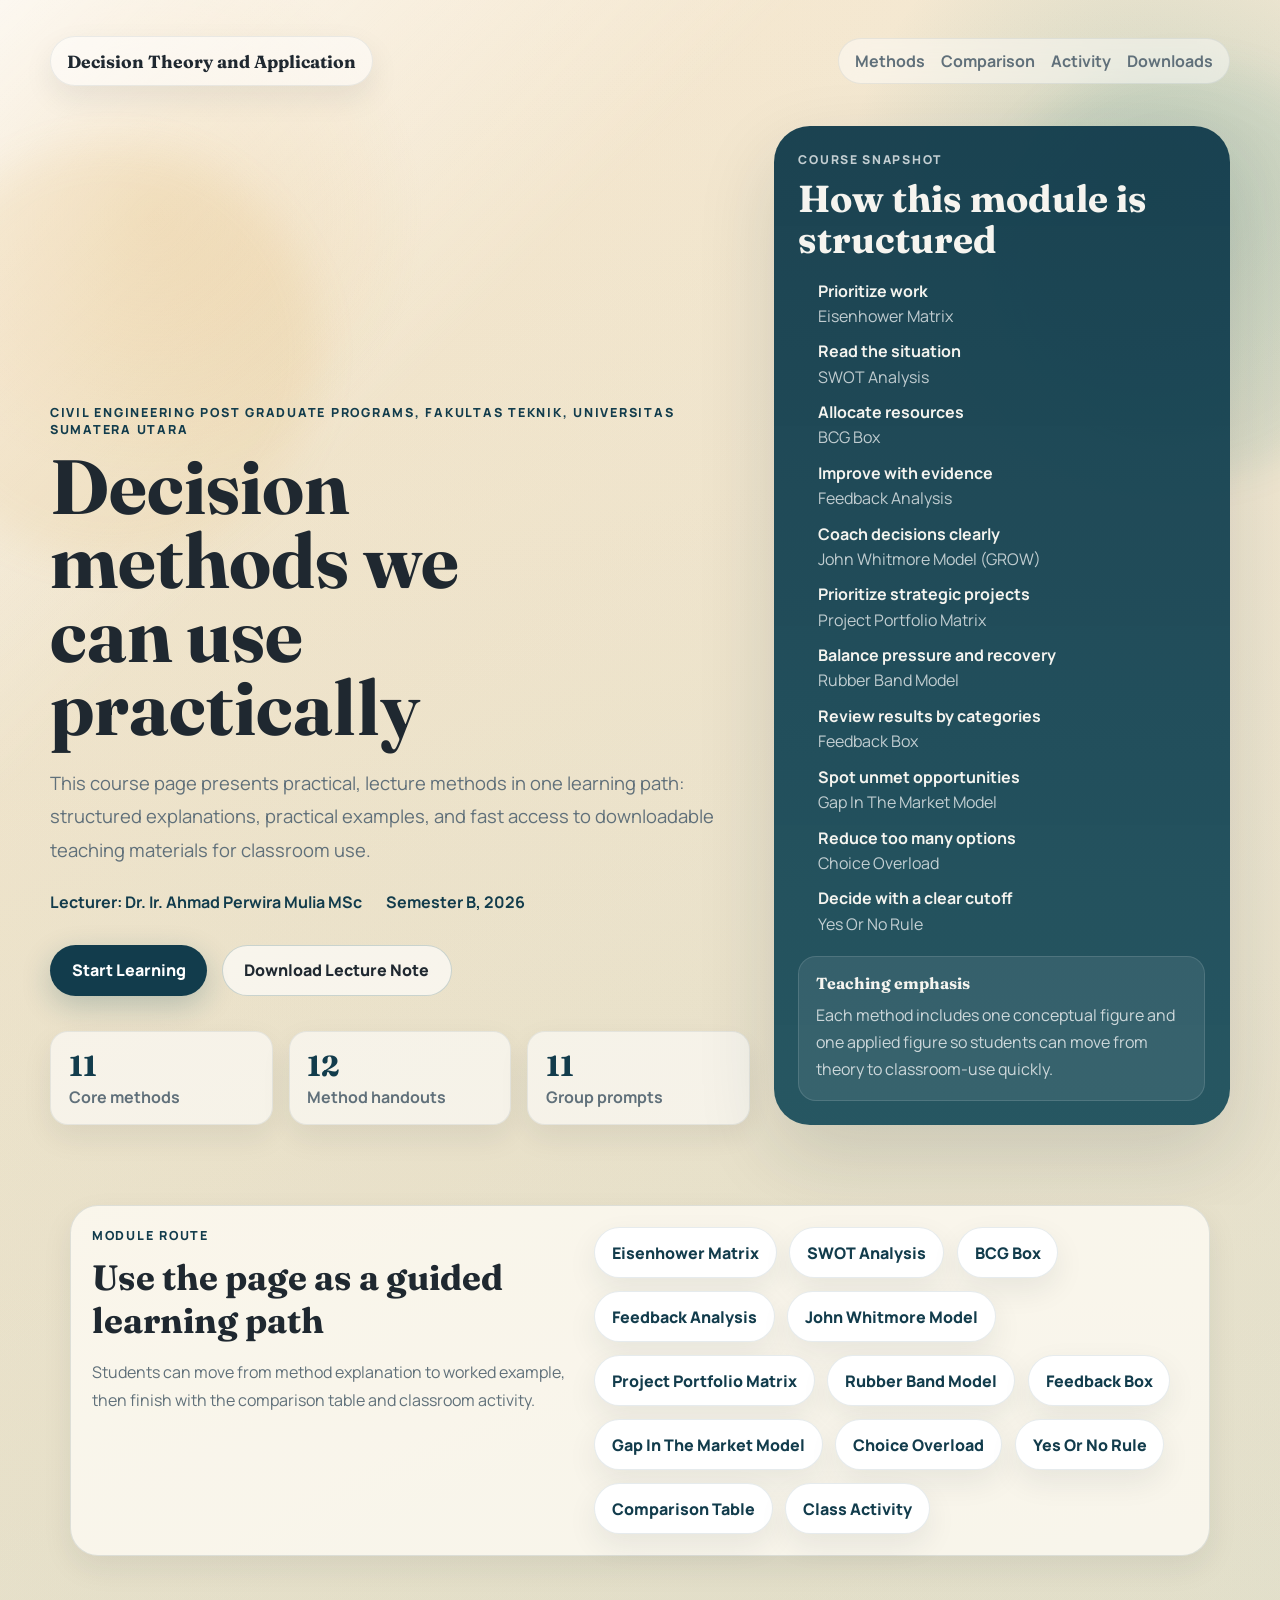
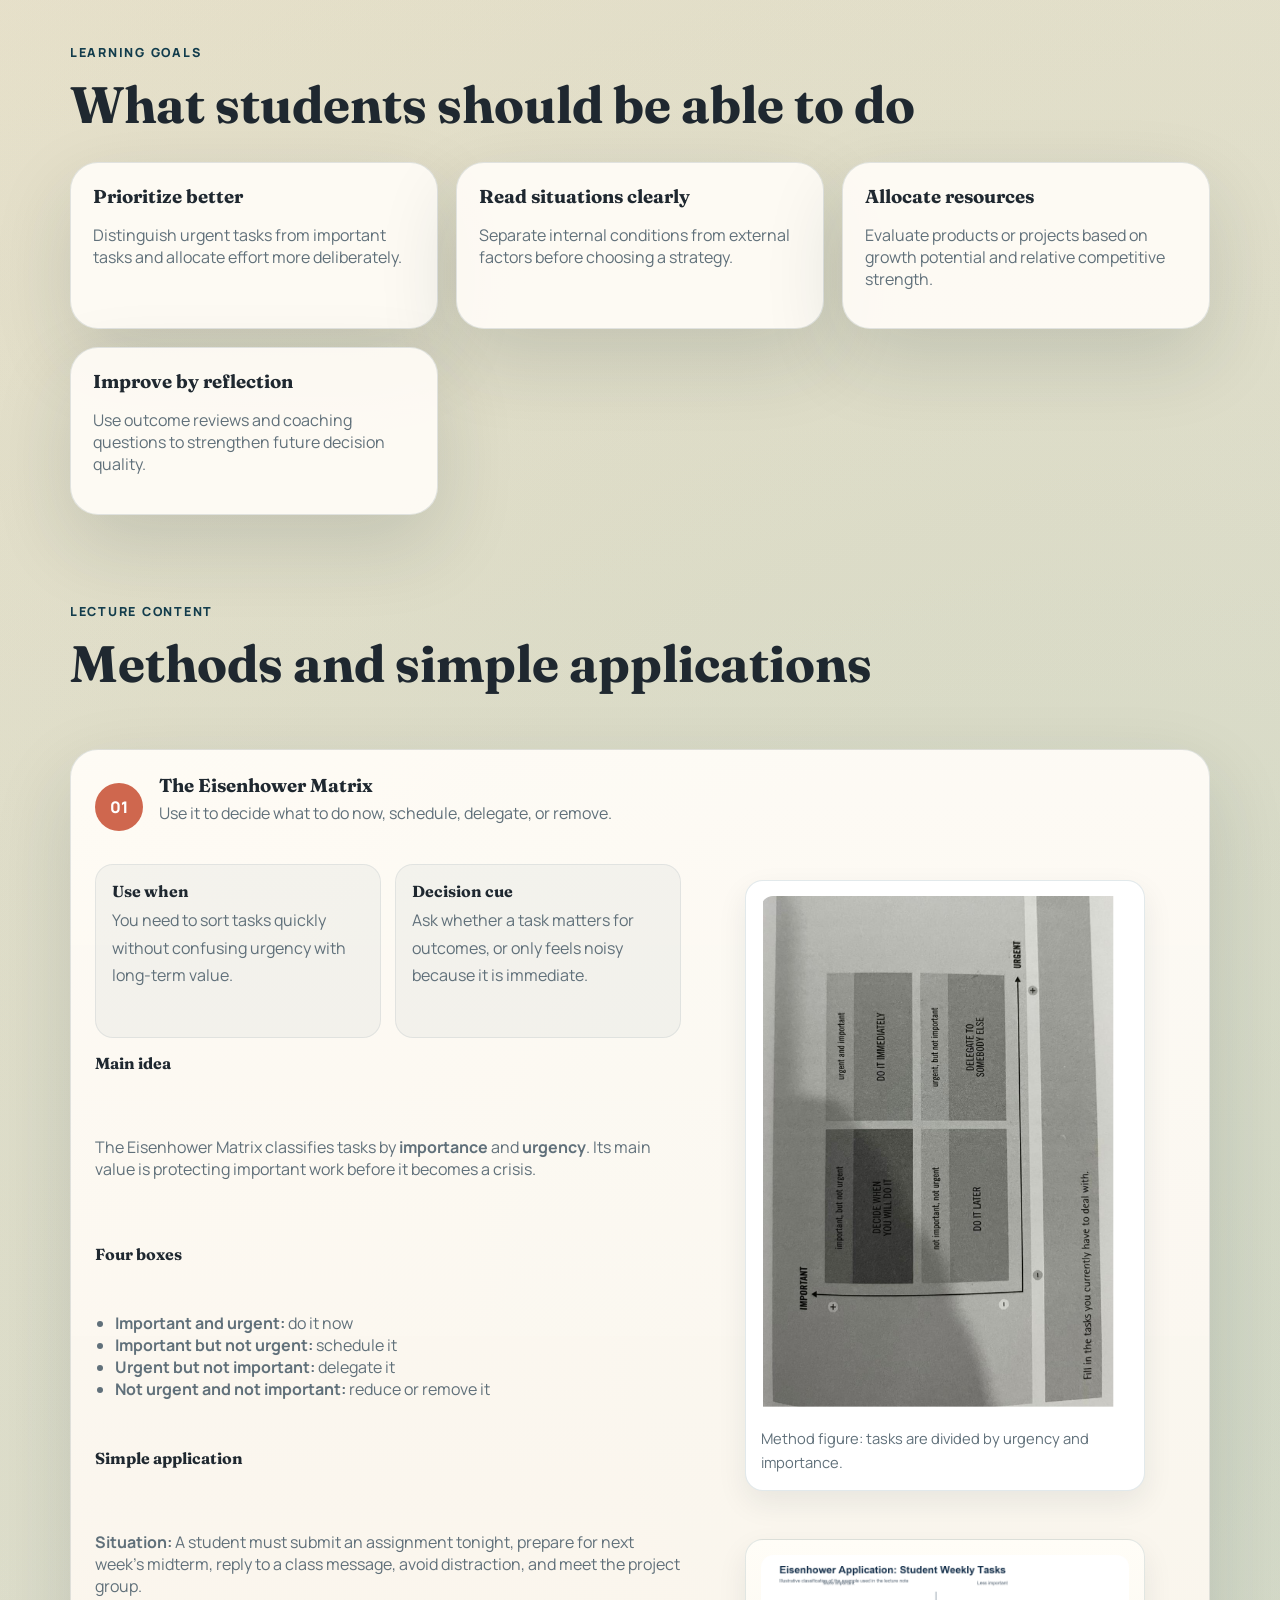
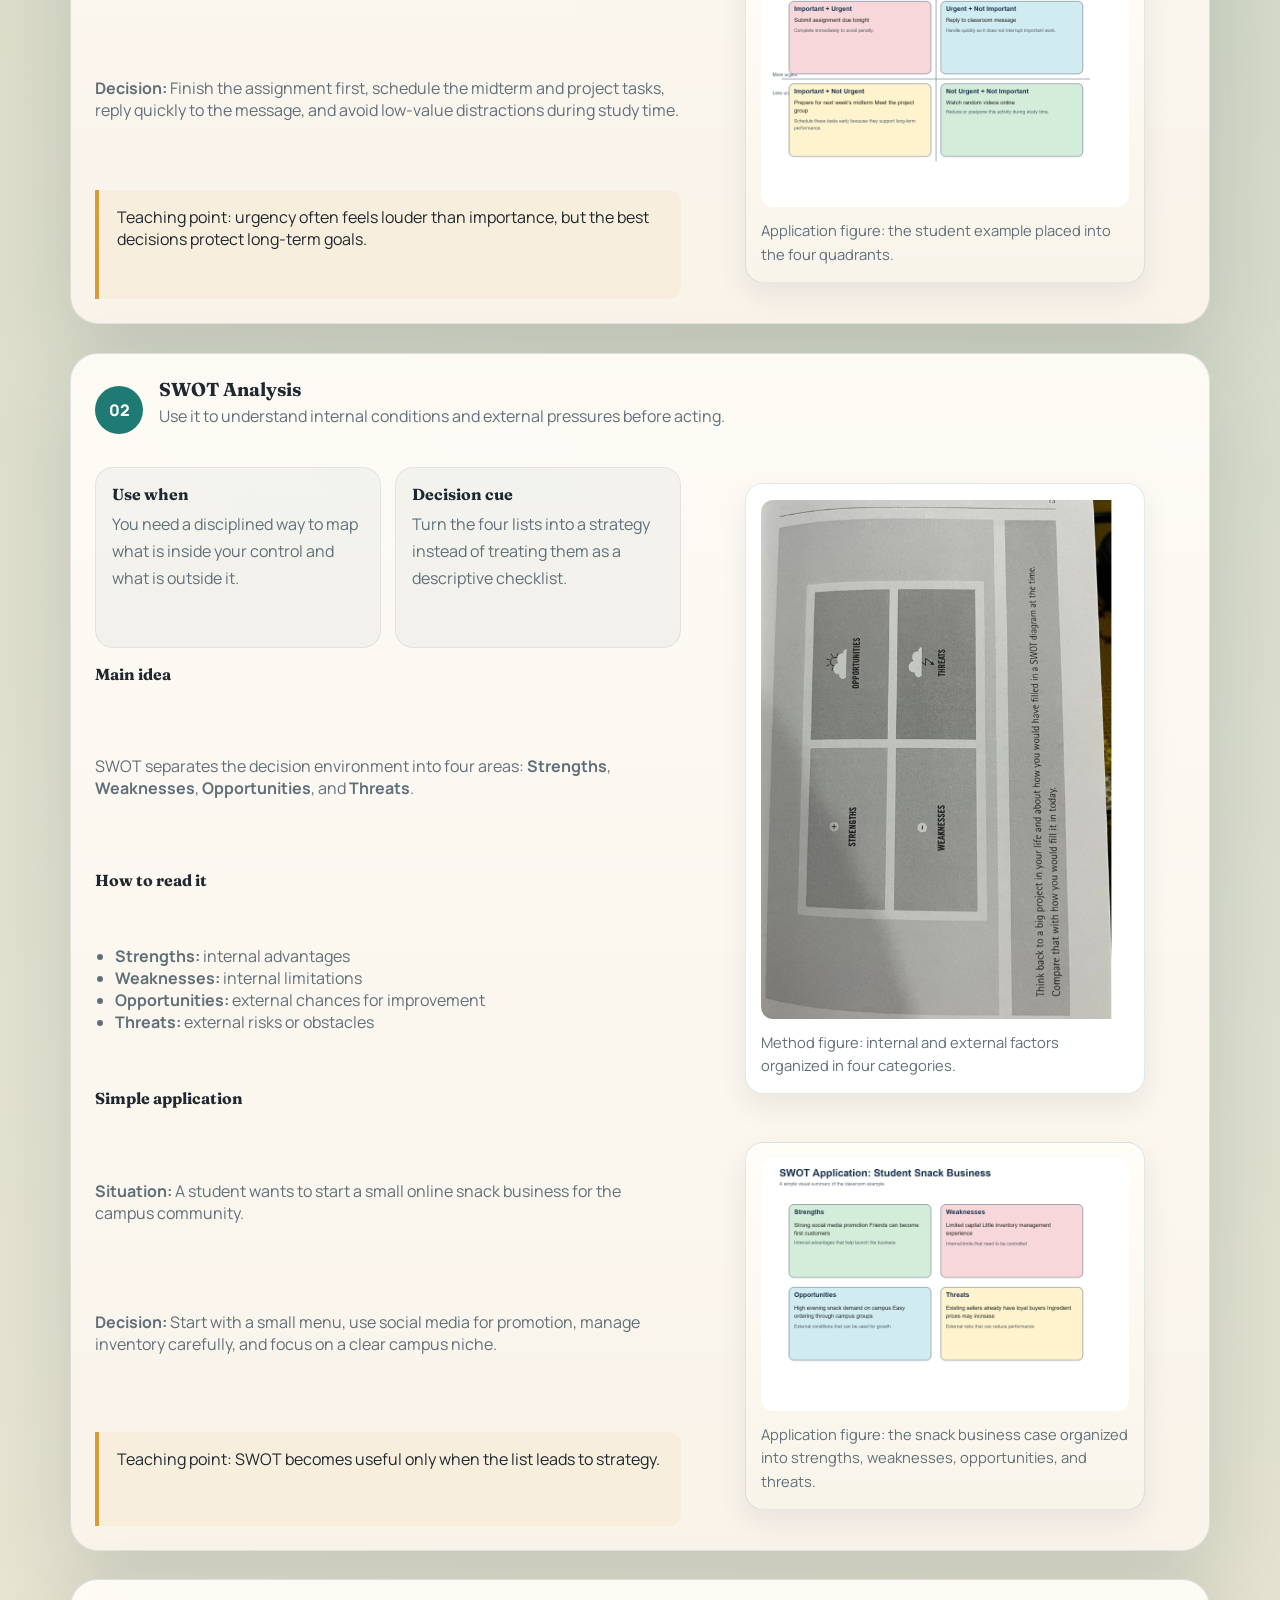
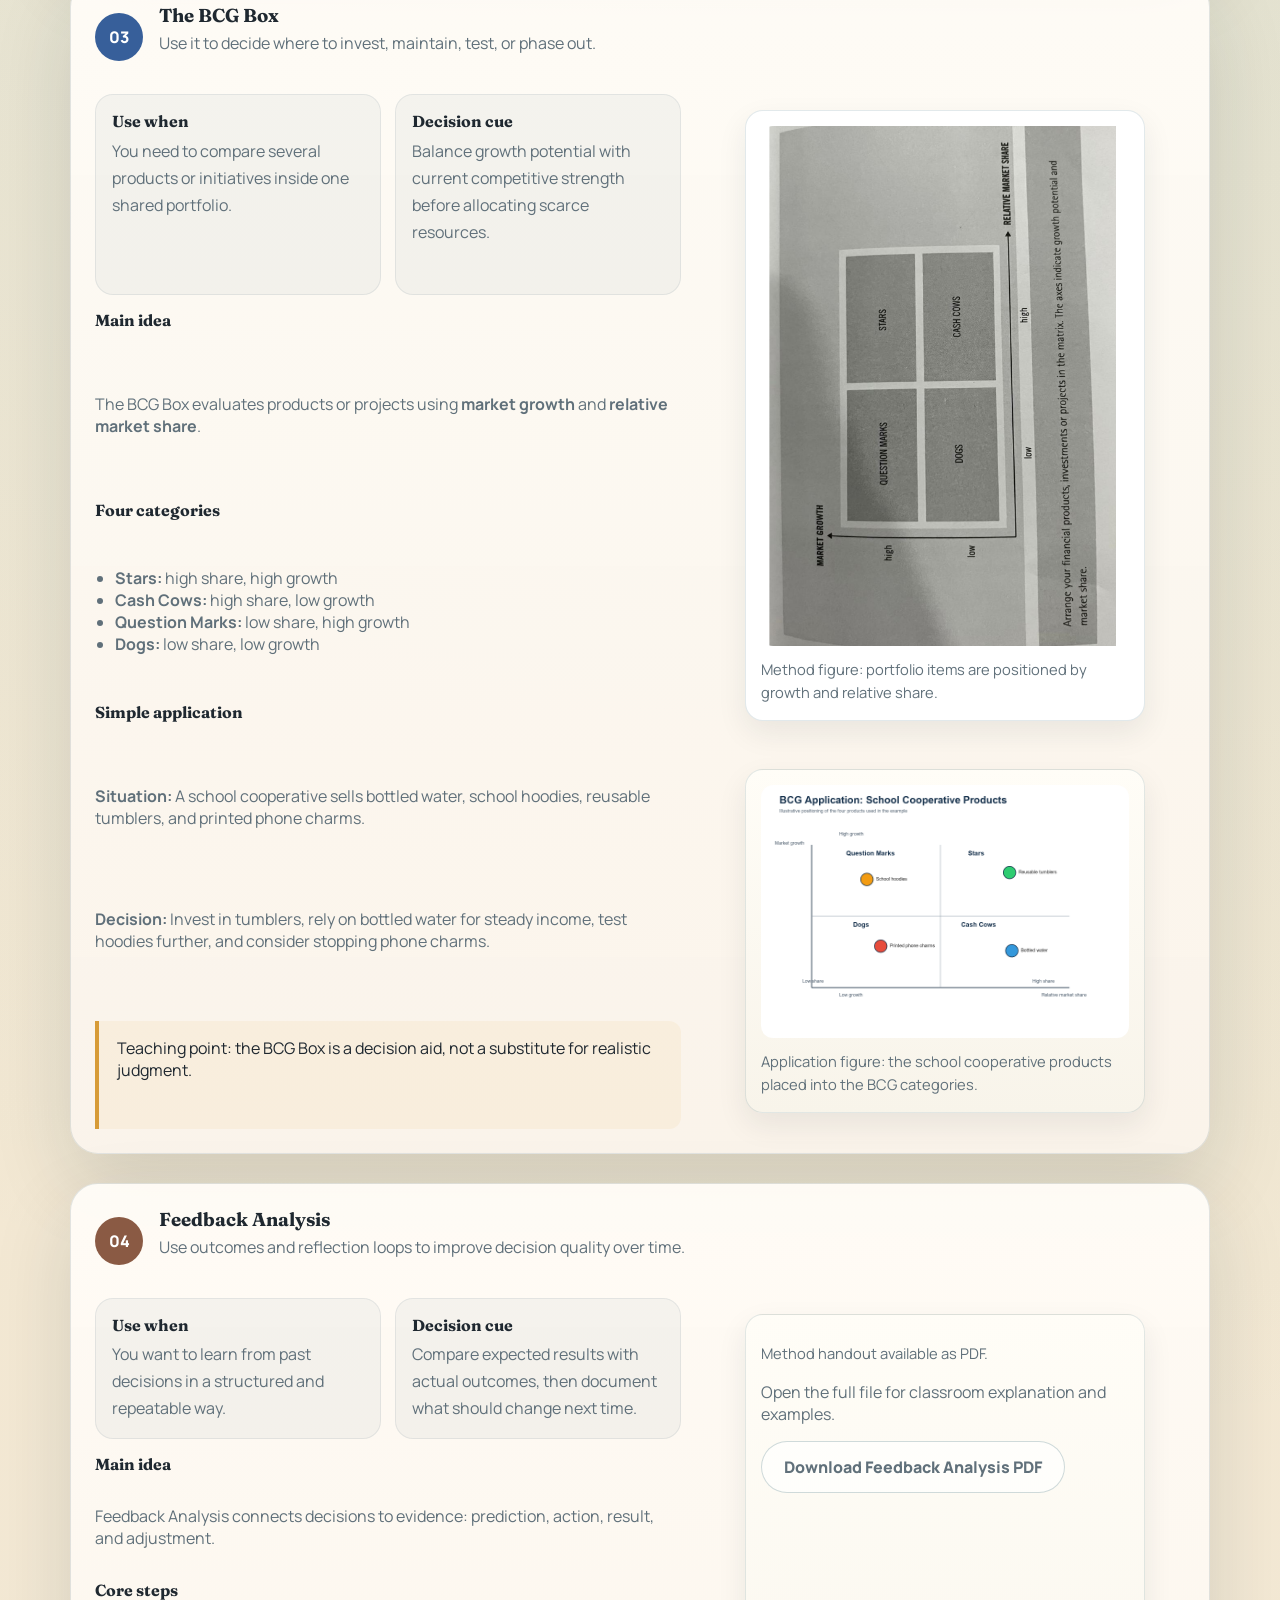
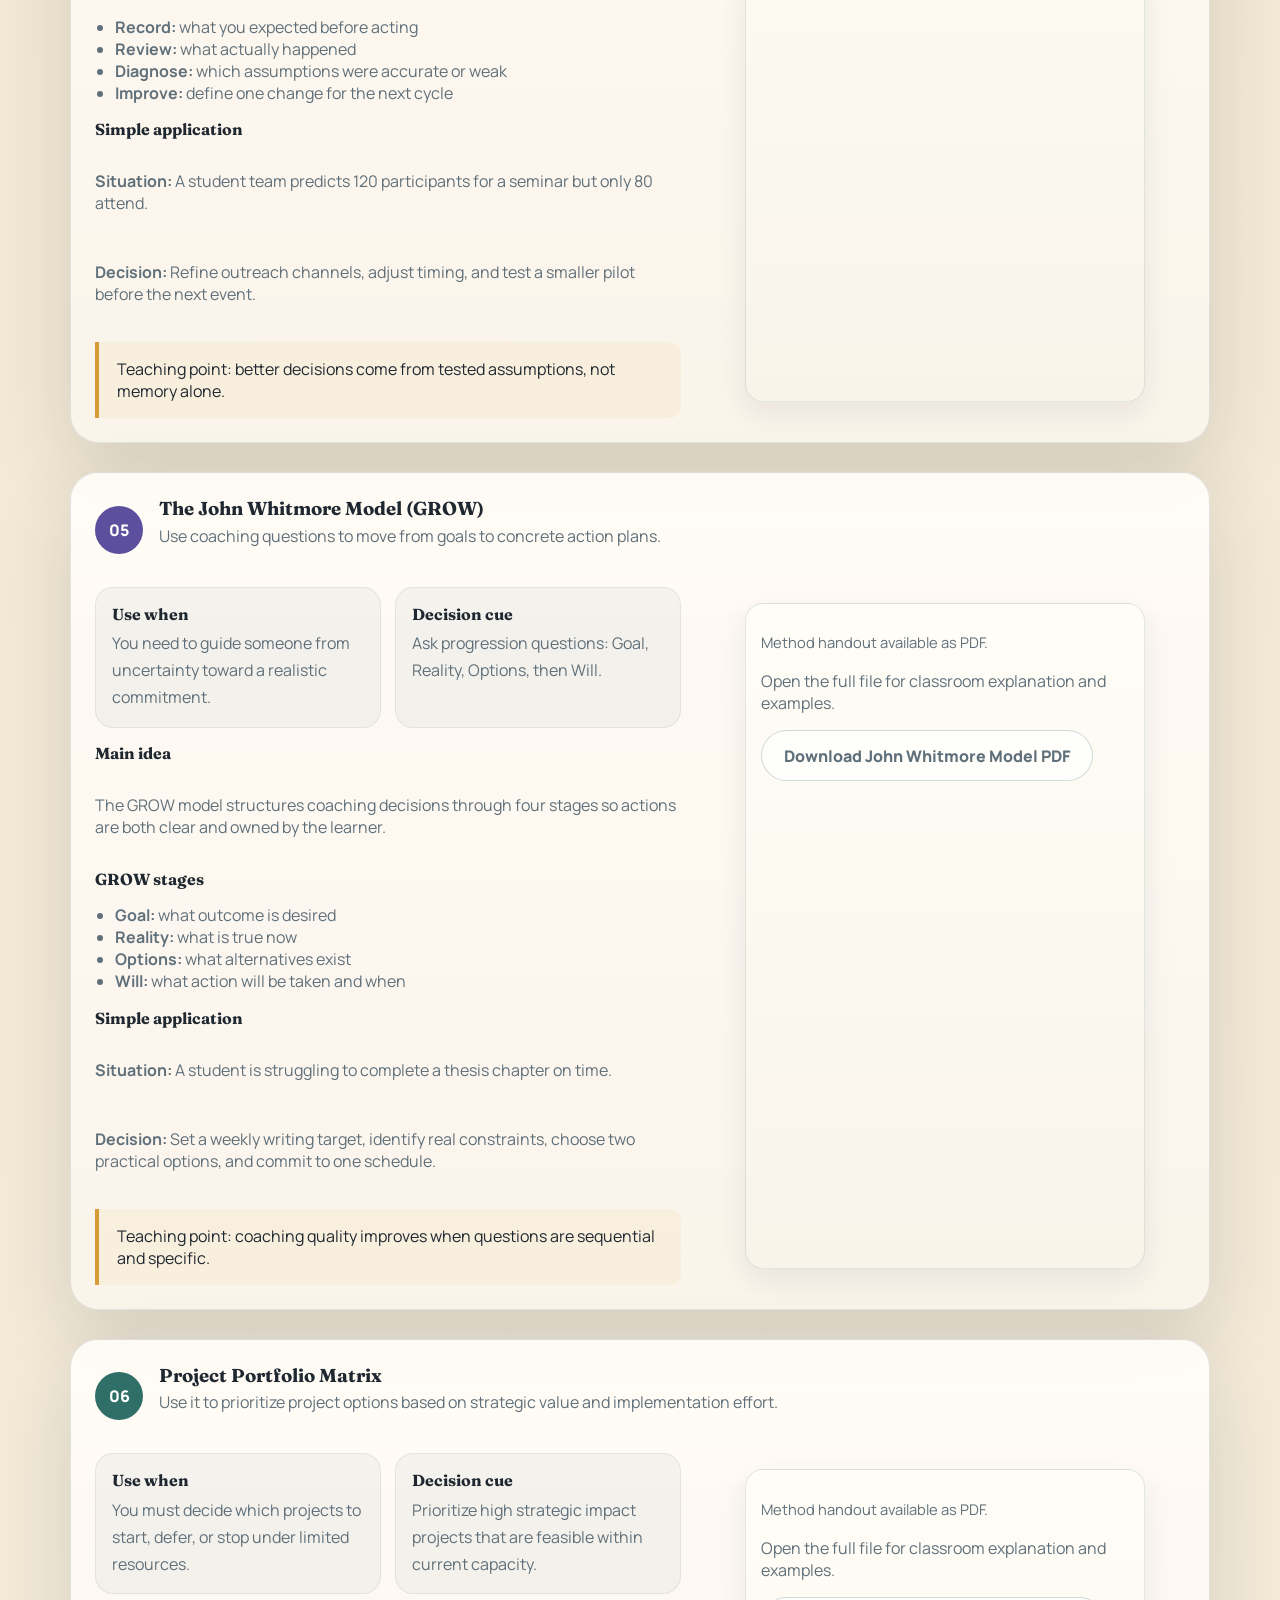
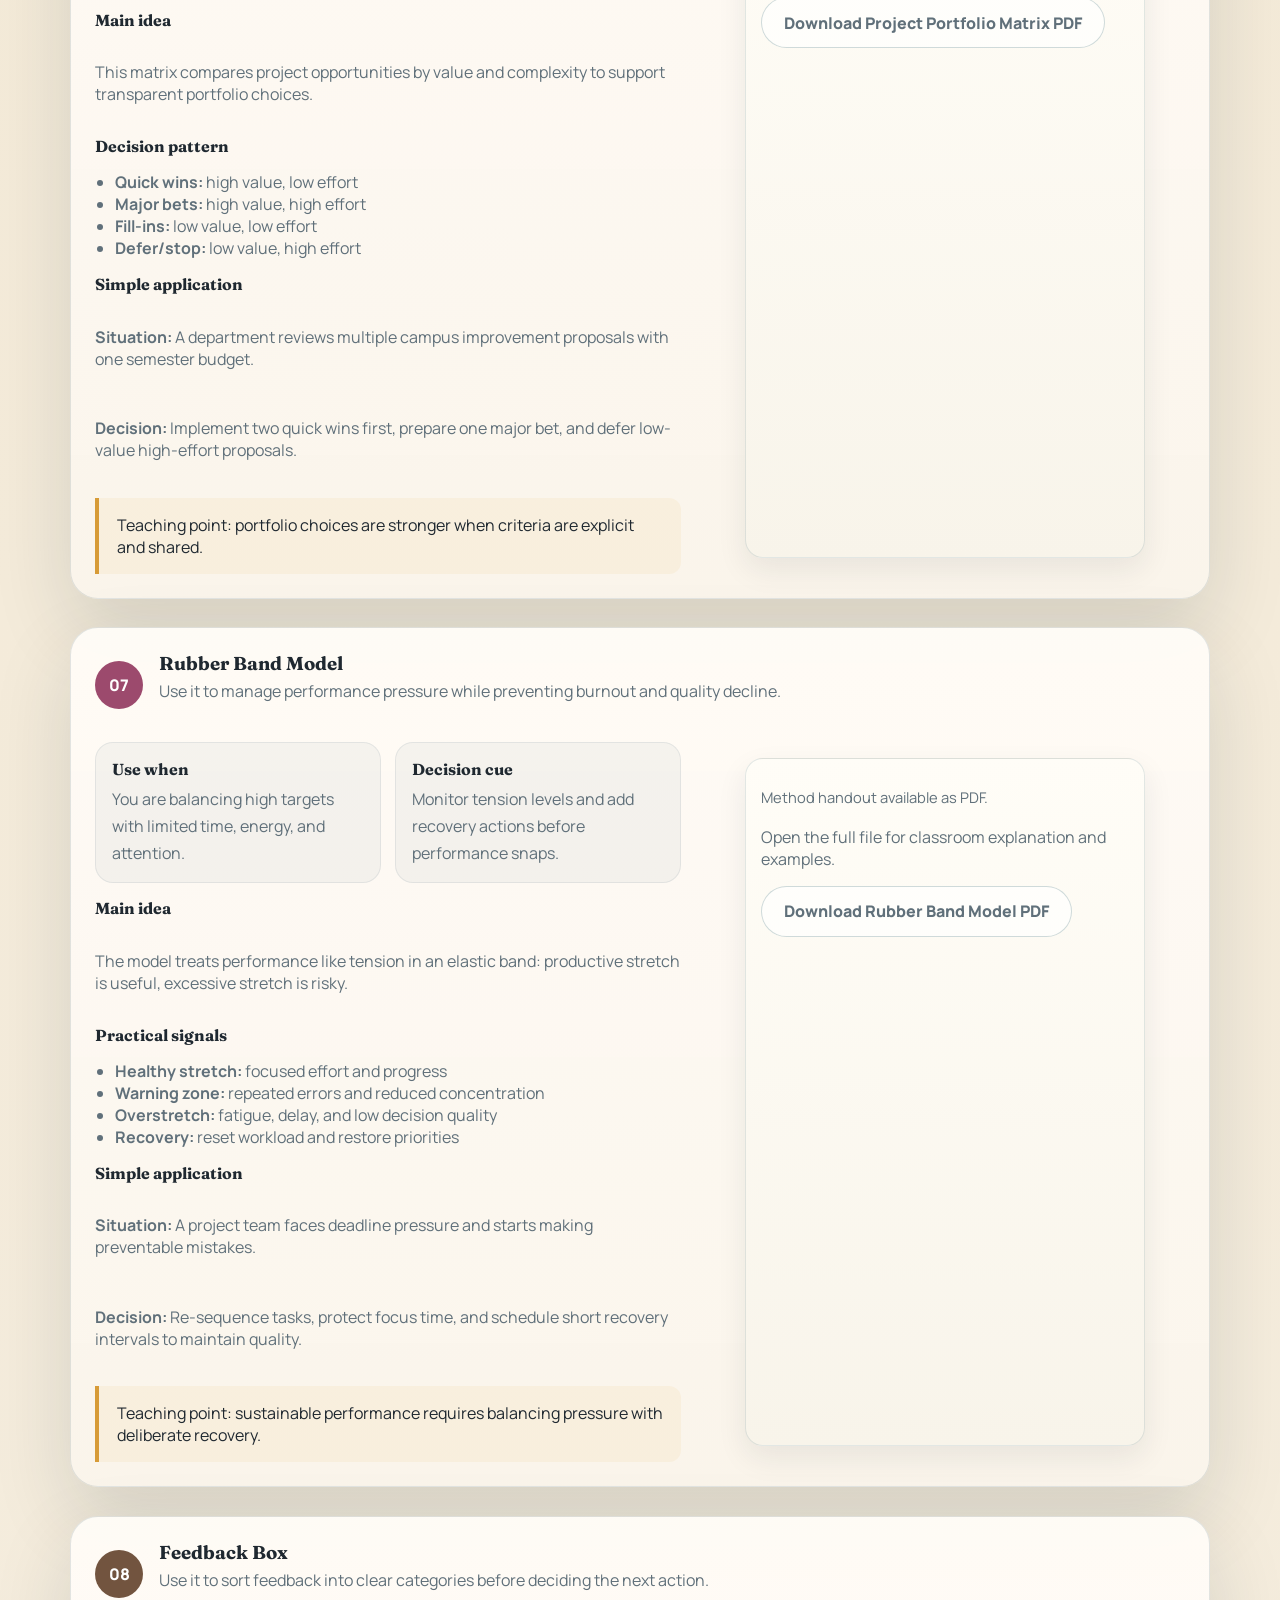
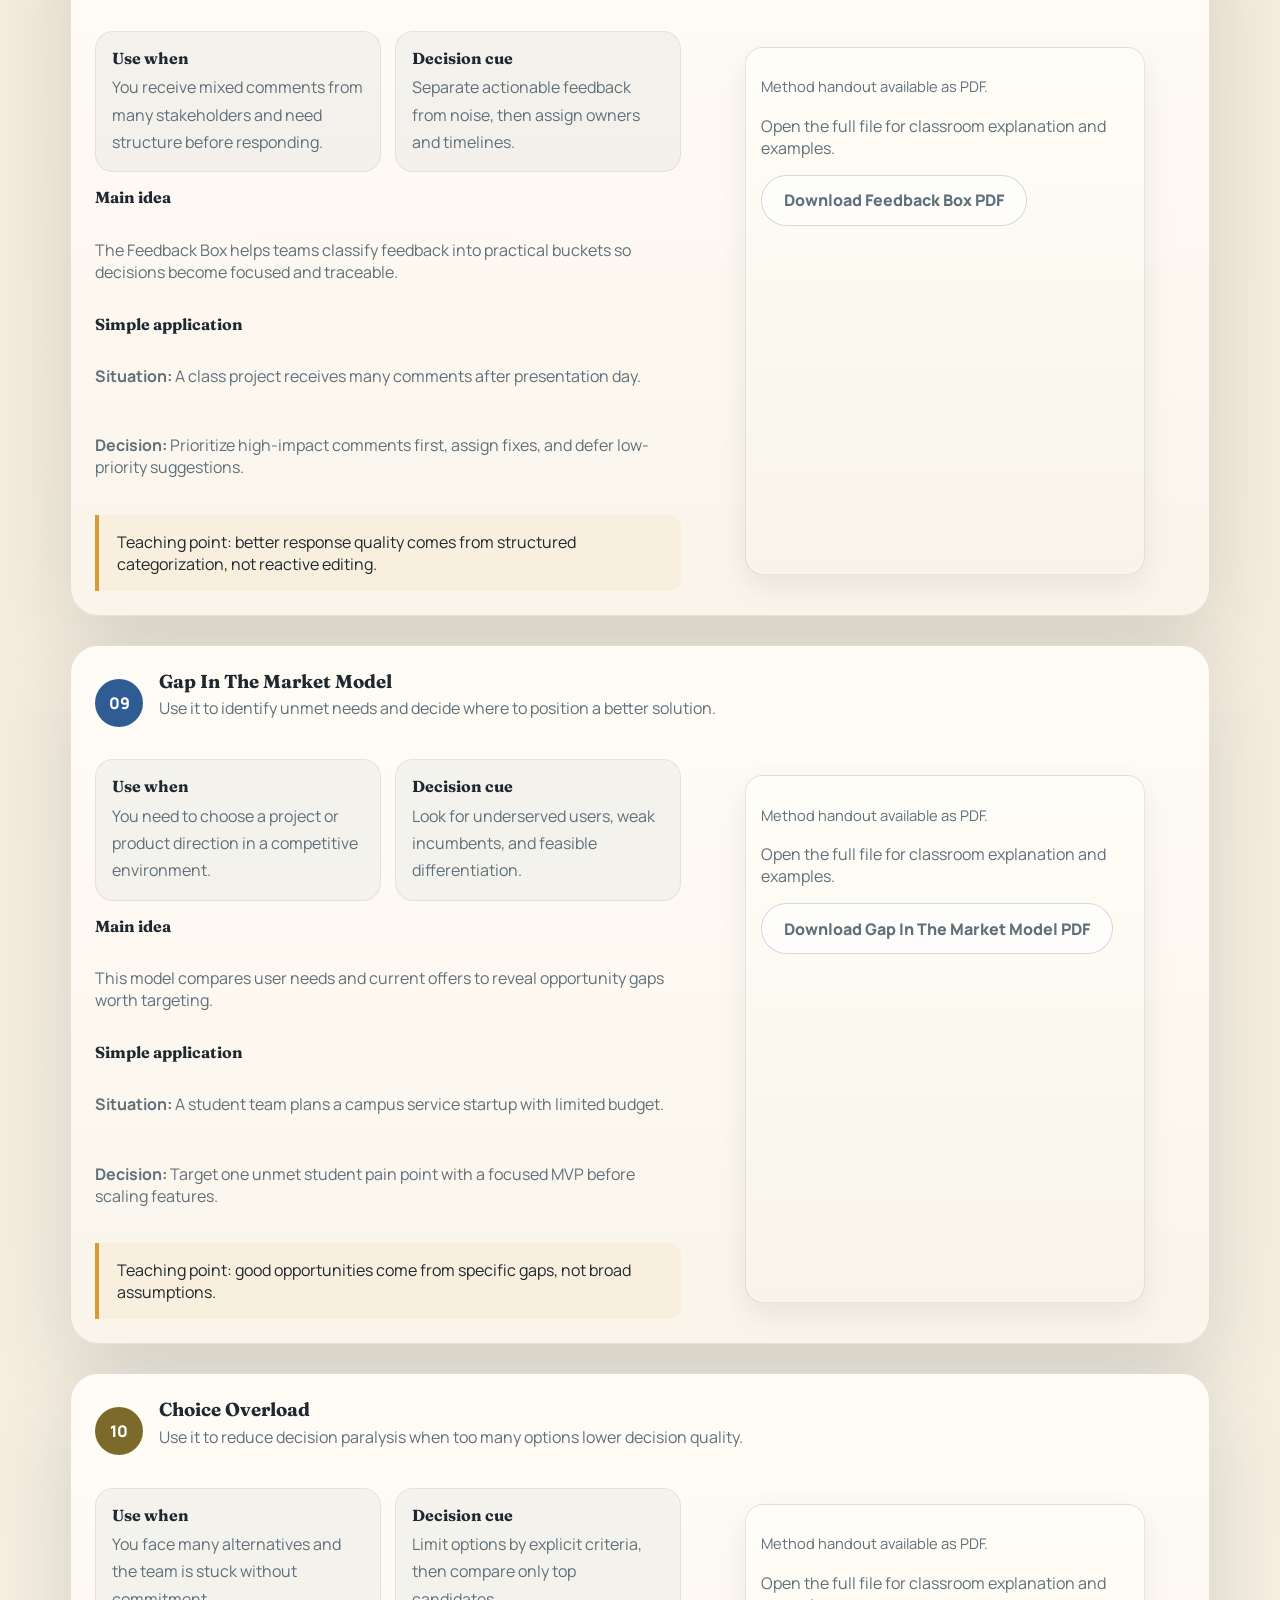
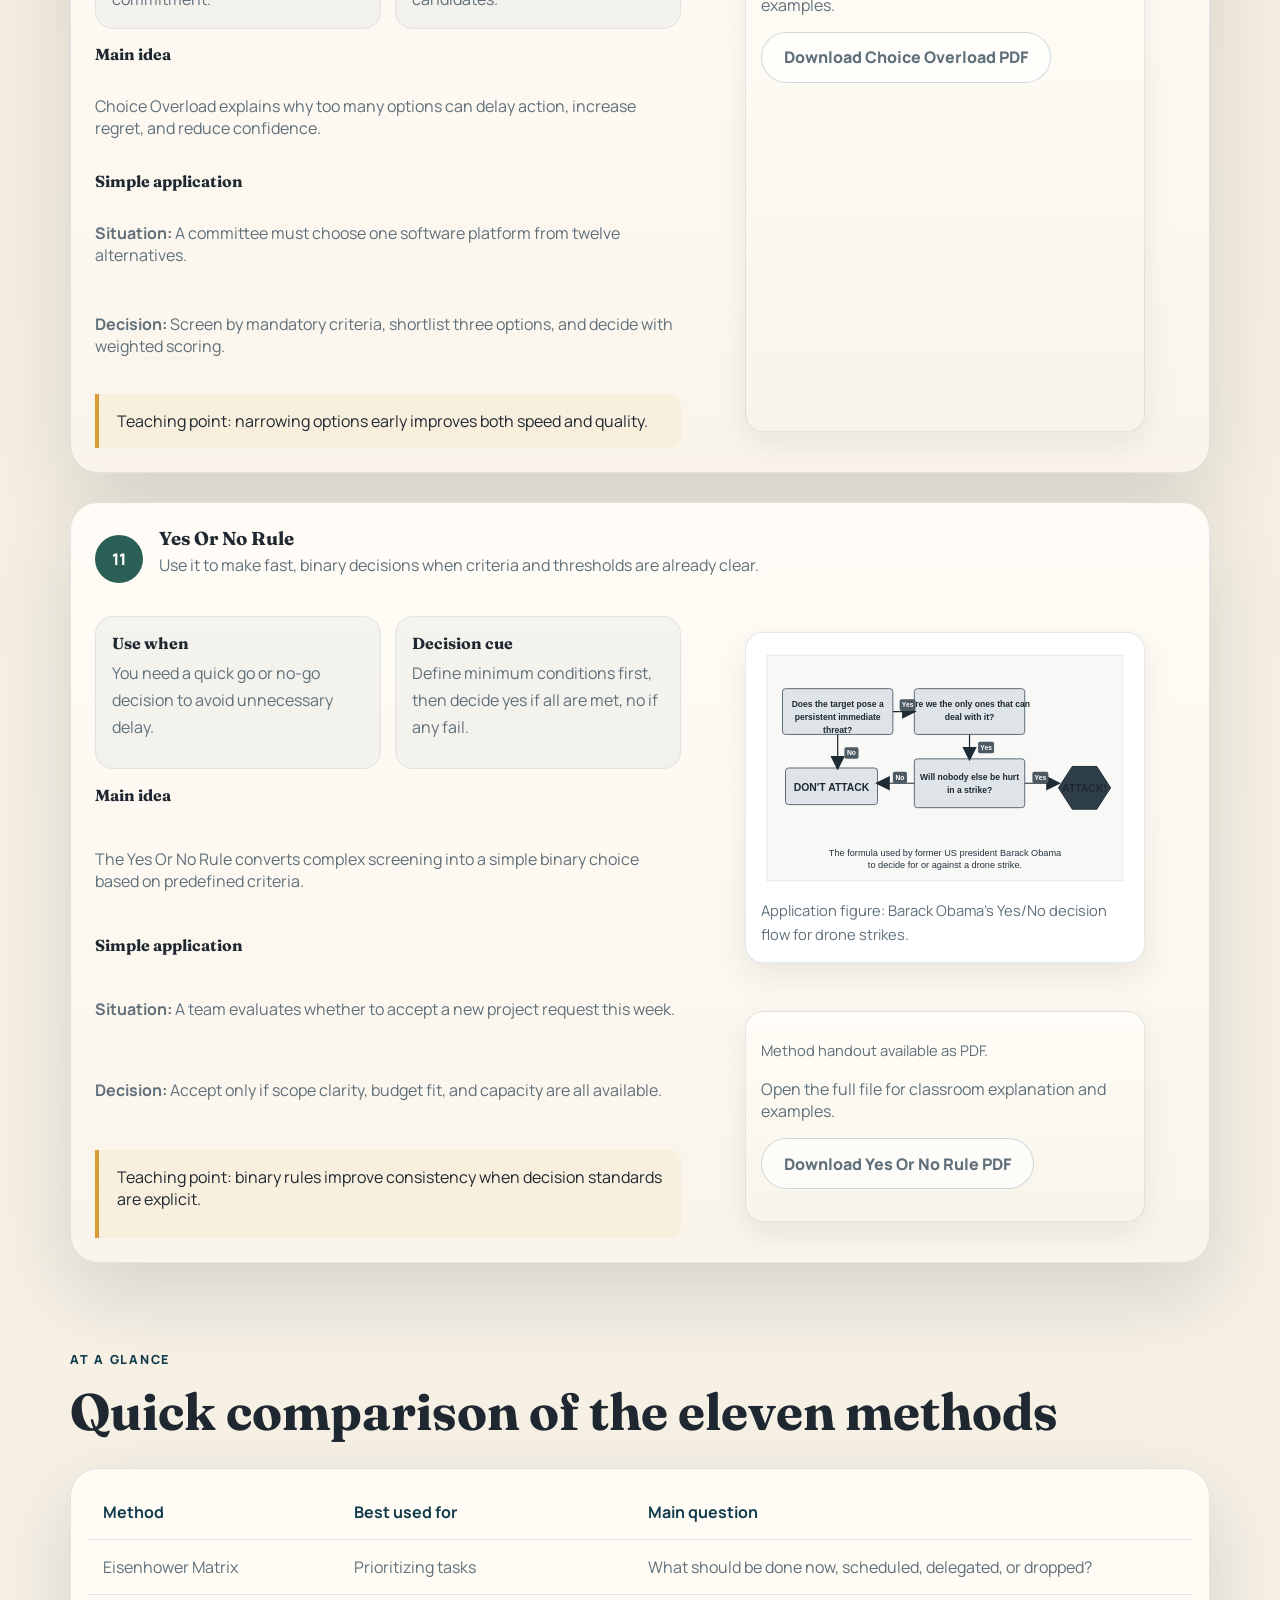
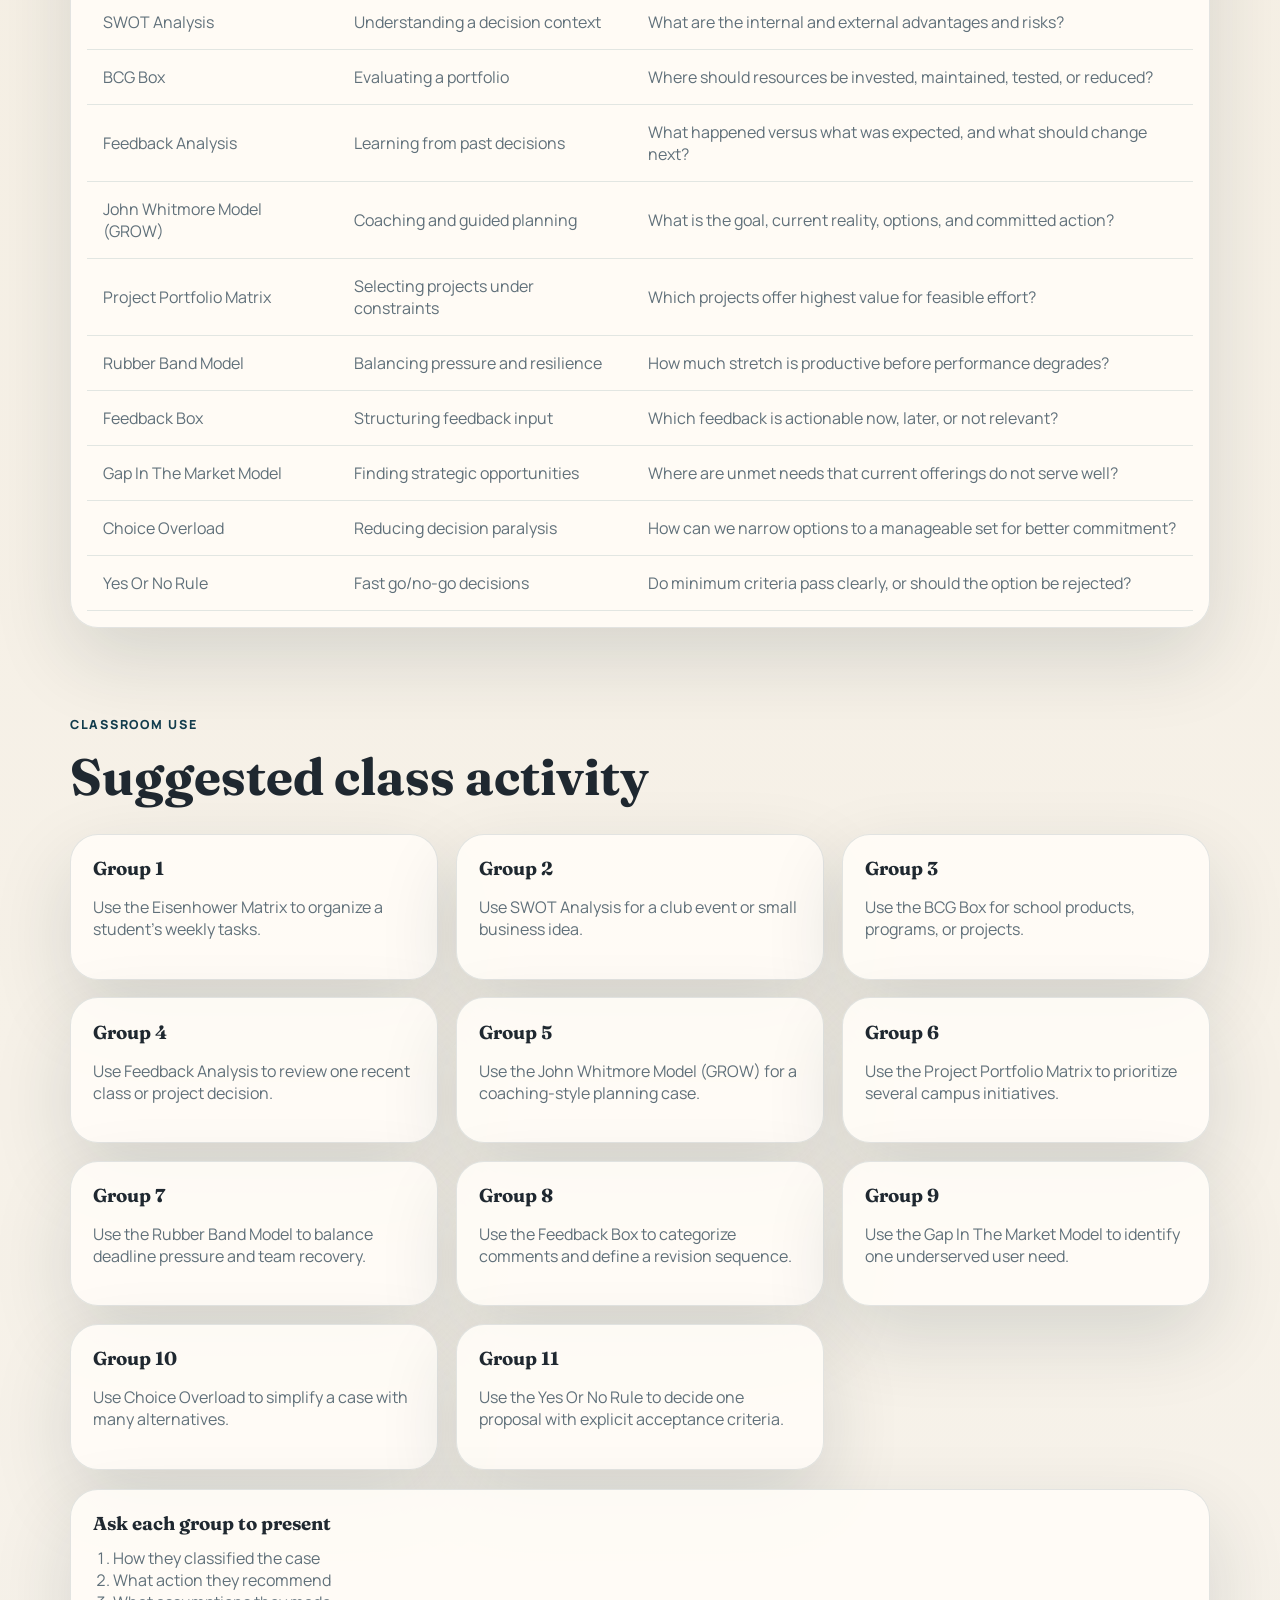
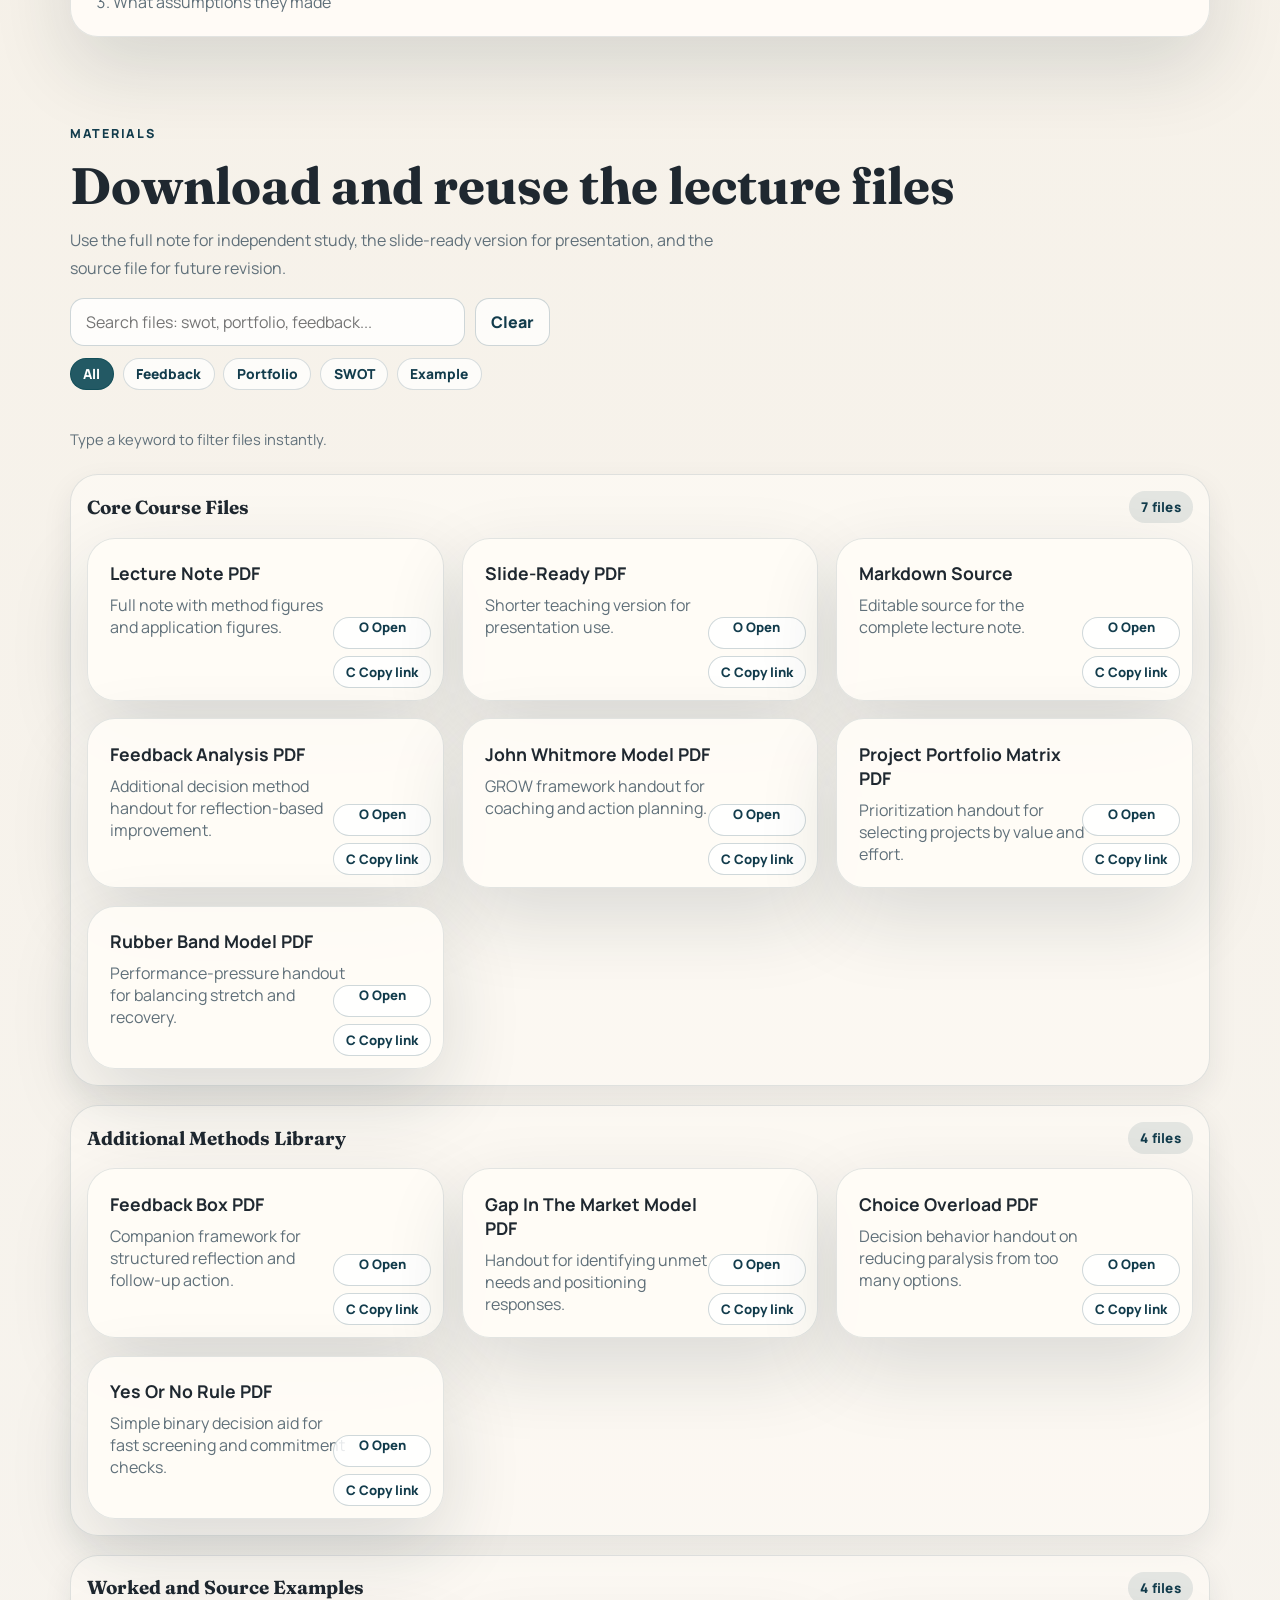
==== commit 291a5103: "Add Yes/No Rule figure to Method 11 right panel" ====
--- a/site-online/index.html
+++ b/site-online/index.html
@@ -623,6 +623,10 @@
             <blockquote>Teaching point: binary rules improve consistency when decision standards are explicit.</blockquote>
           </div>
           <div class="method-card__visuals">
+            <figure class="figure-card">
+              <img src="application-figures/yes-no-rule-obama-drone-strike.svg" alt="Flowchart for the Yes Or No Rule used for drone strike decisions.">
+              <figcaption>Application figure: Barack Obama&apos;s Yes/No decision flow for drone strikes.</figcaption>
+            </figure>
             <figure class="figure-card figure-card--application">
               <figcaption>Method handout available as PDF.</figcaption>
               <p>Open the full file for classroom explanation and examples.</p>
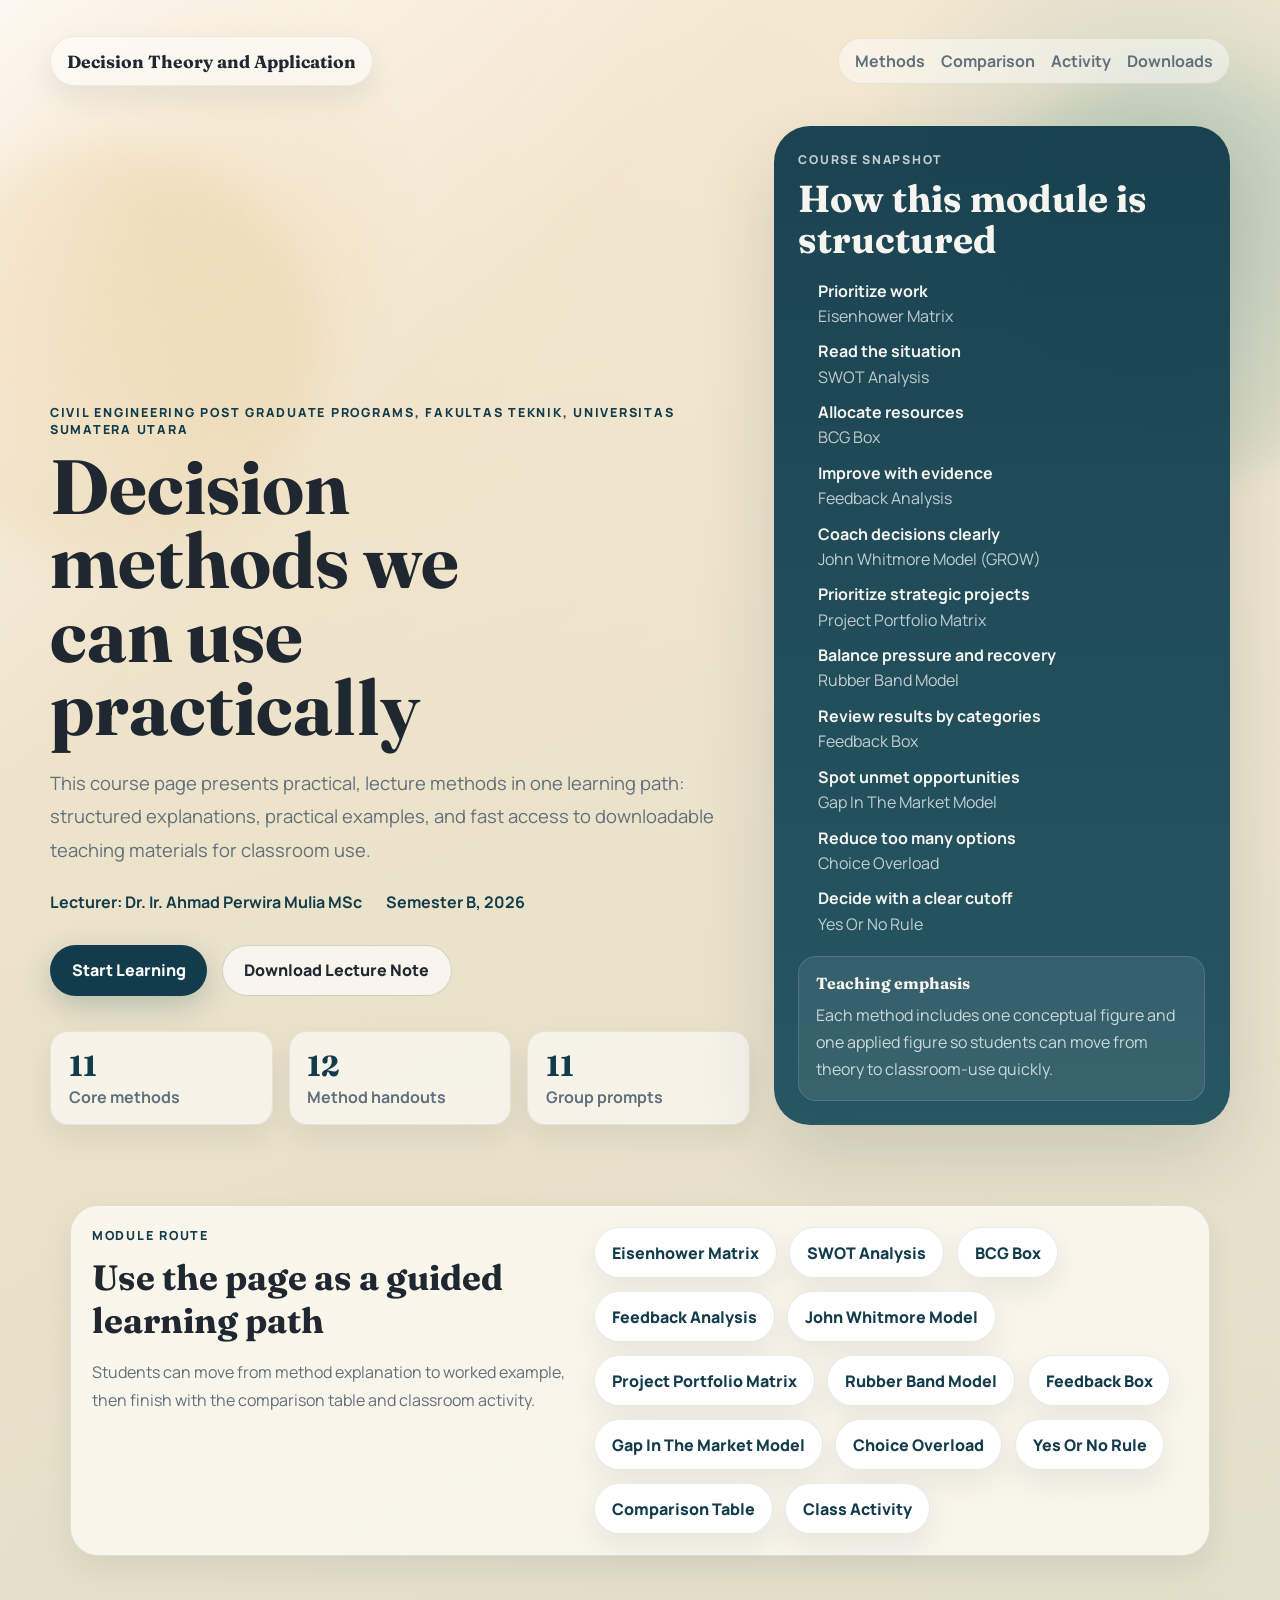
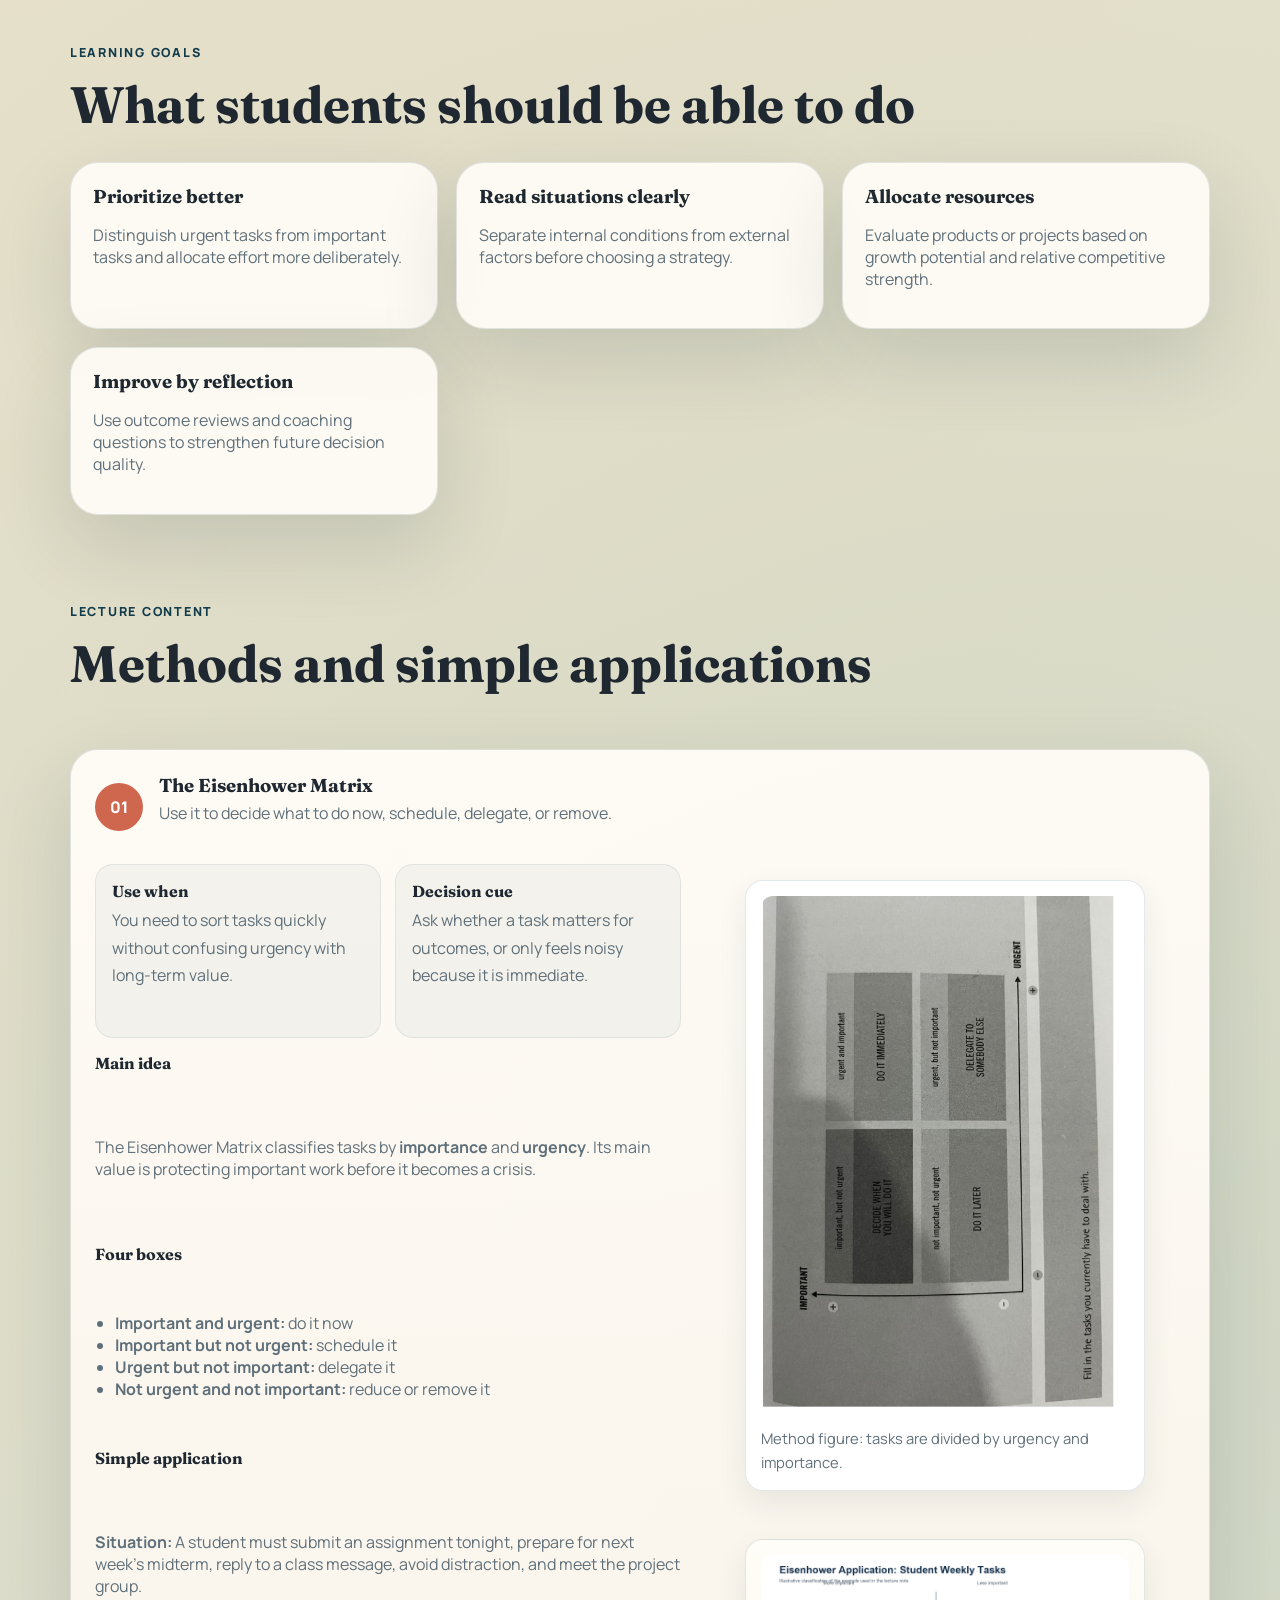
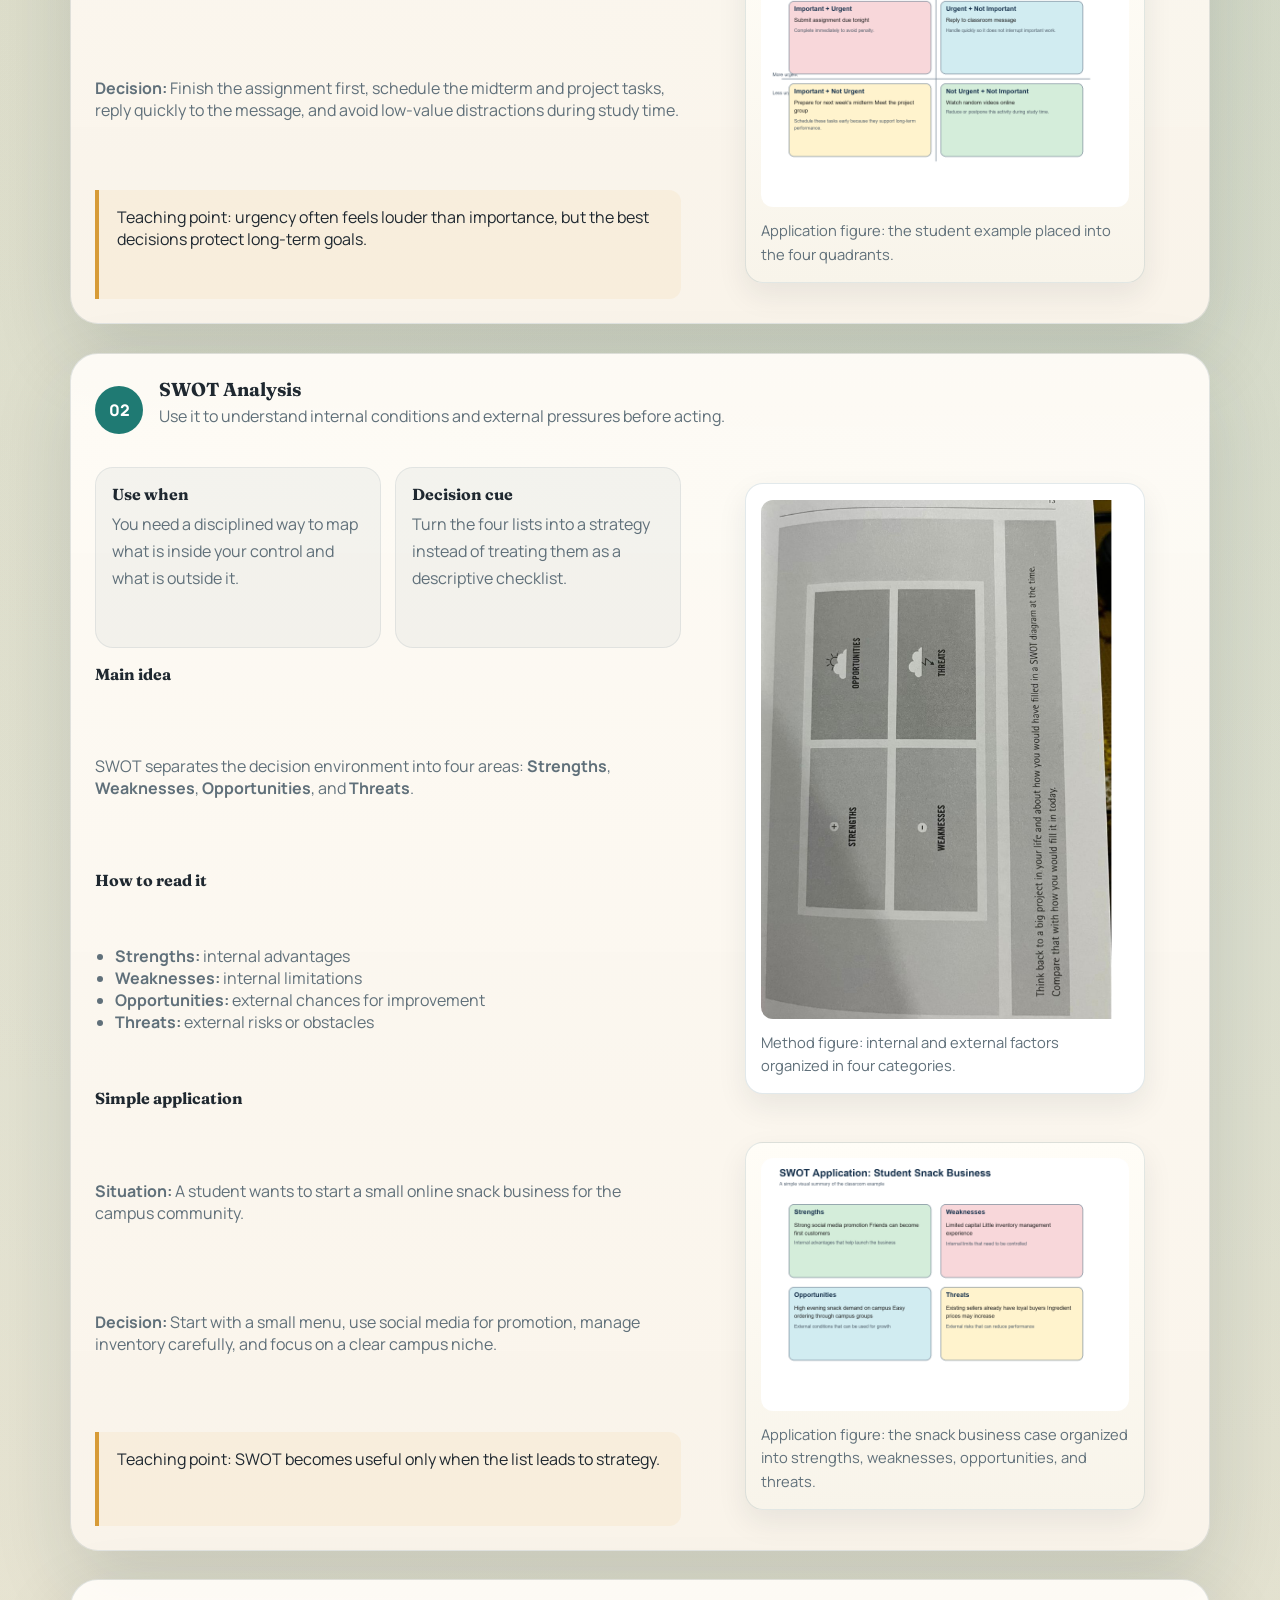
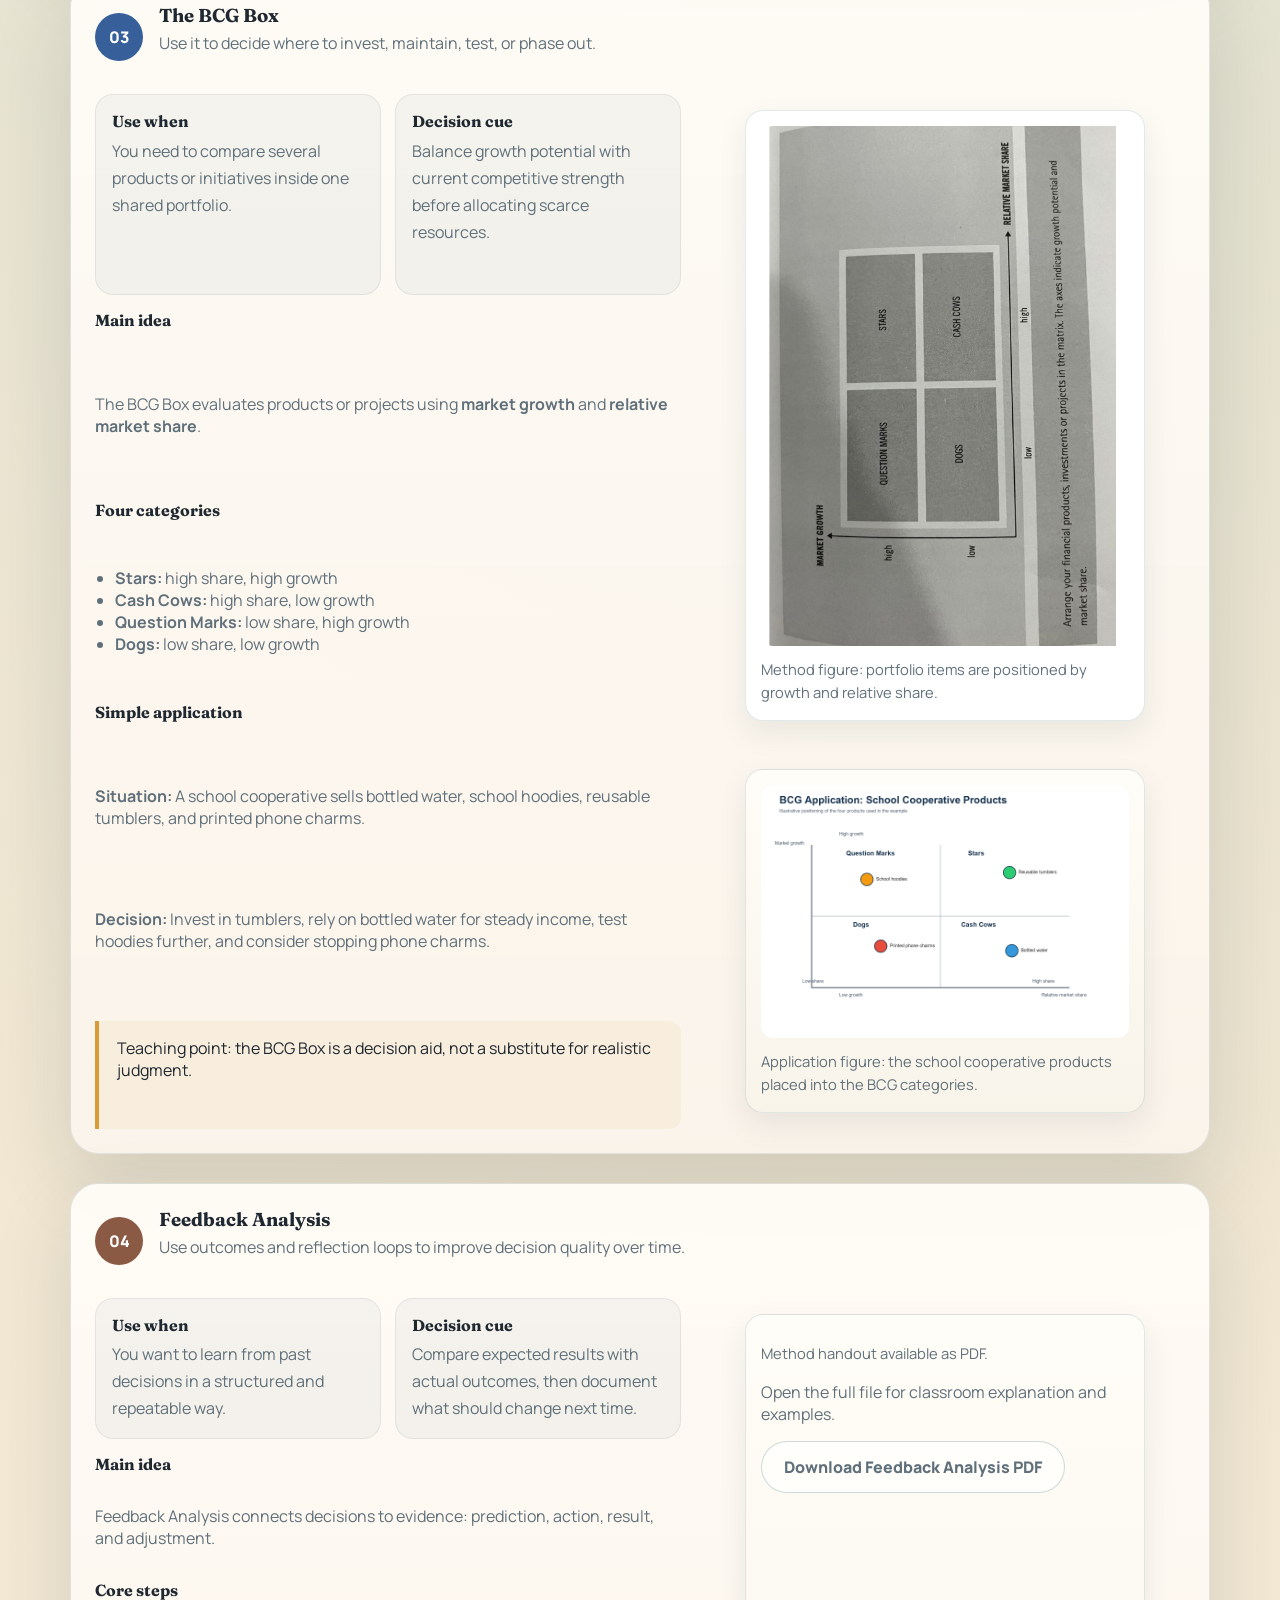
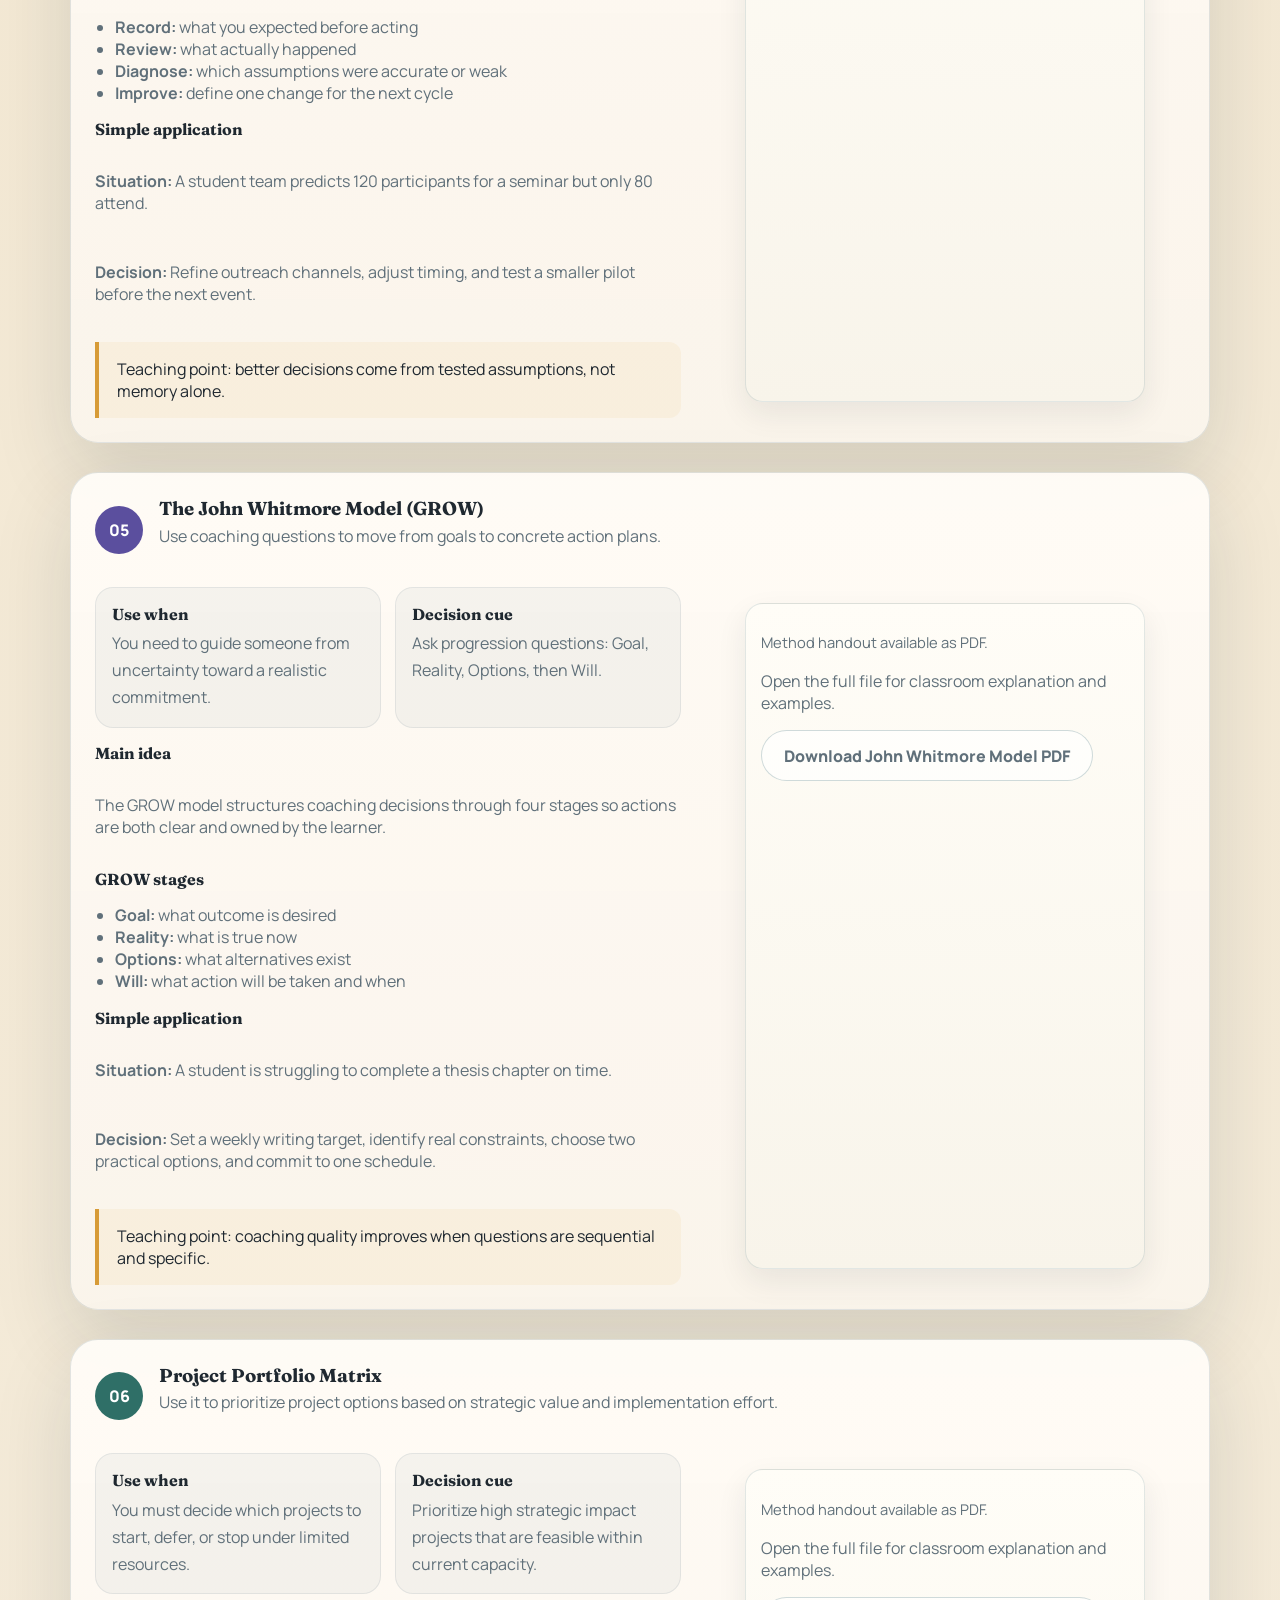
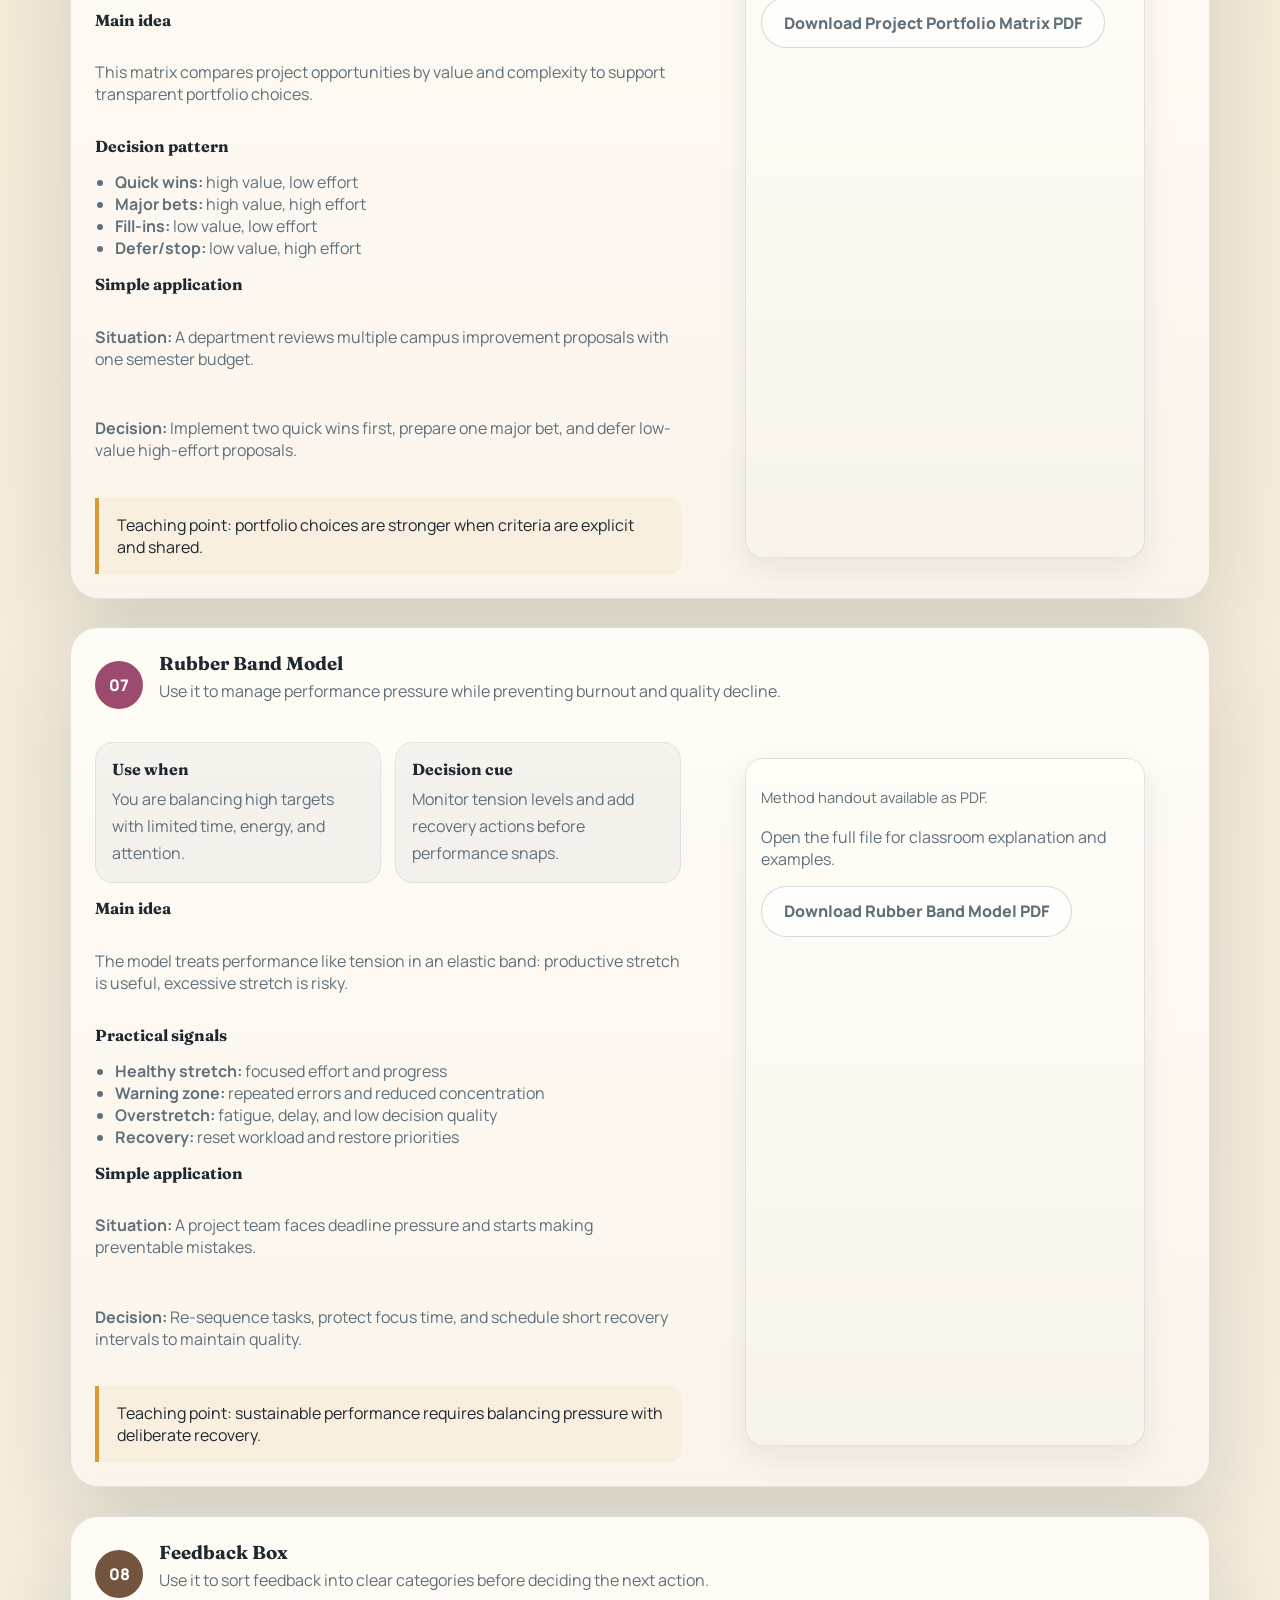
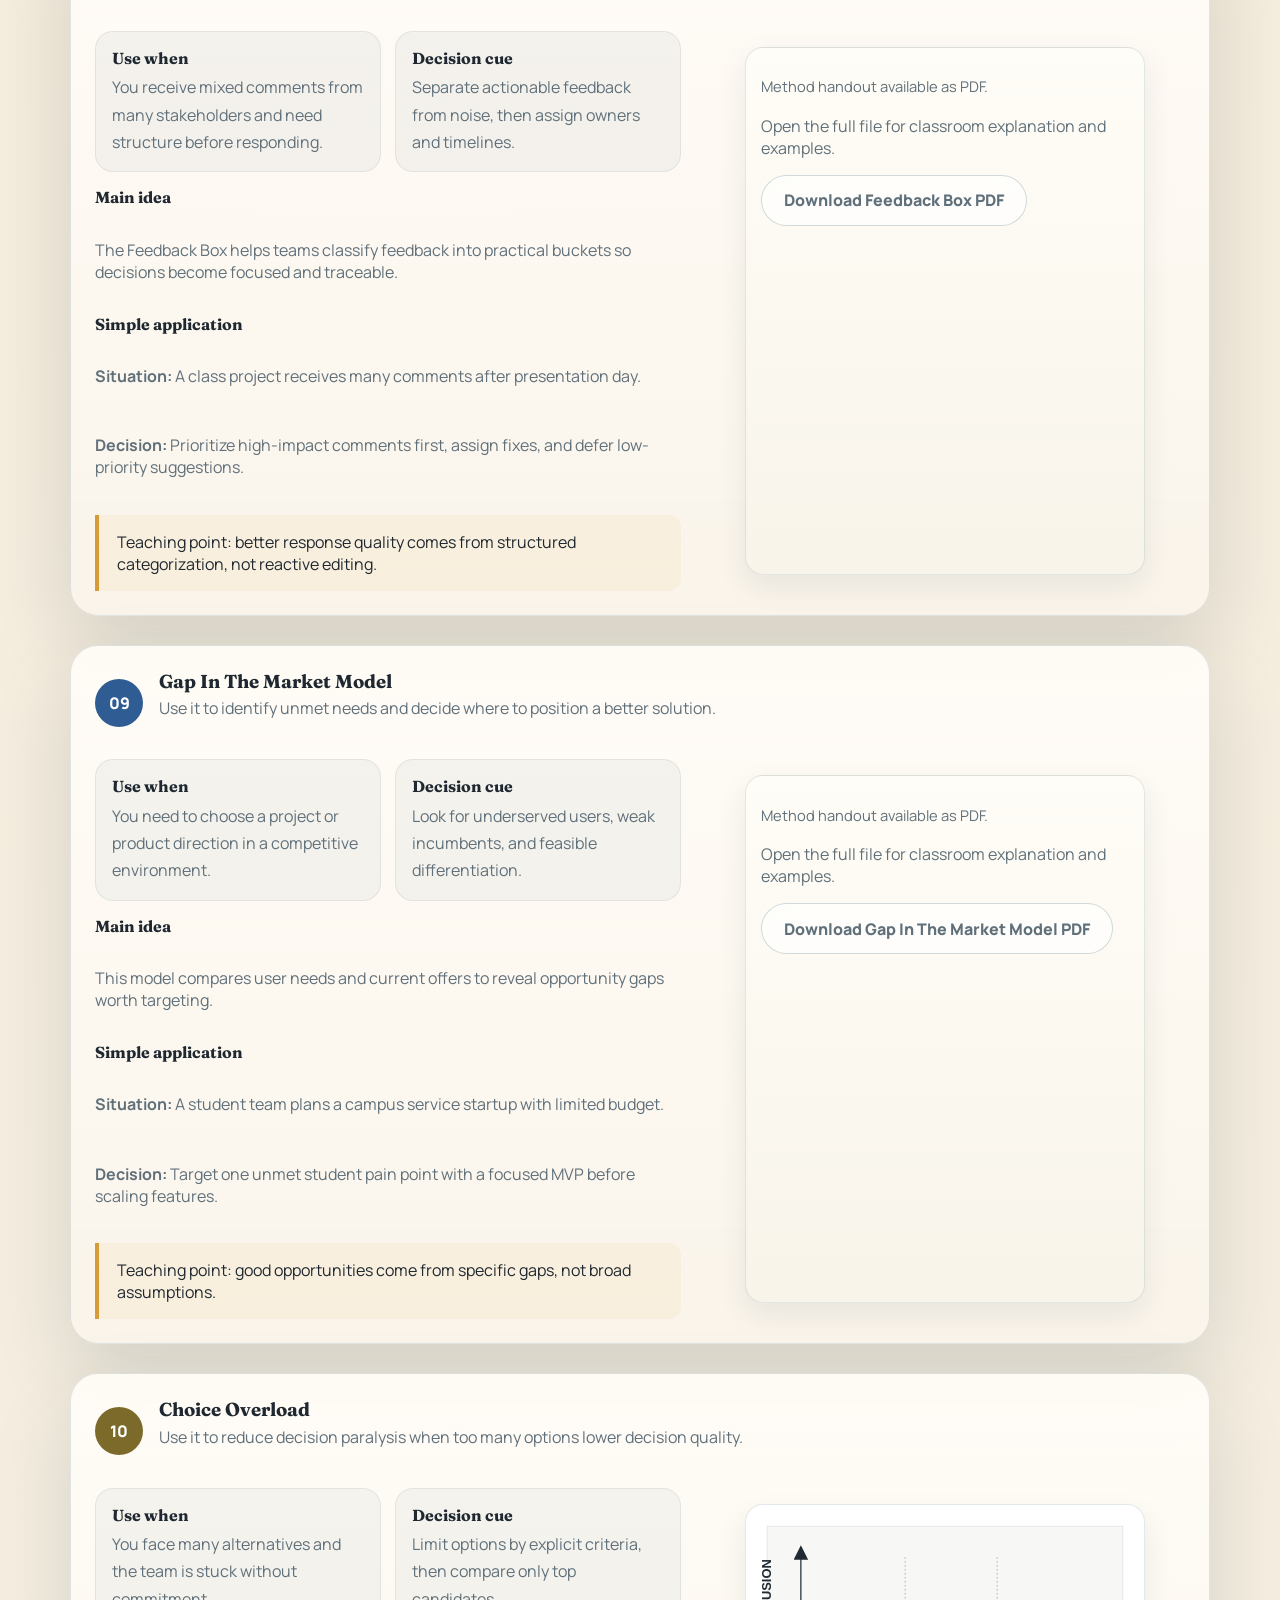
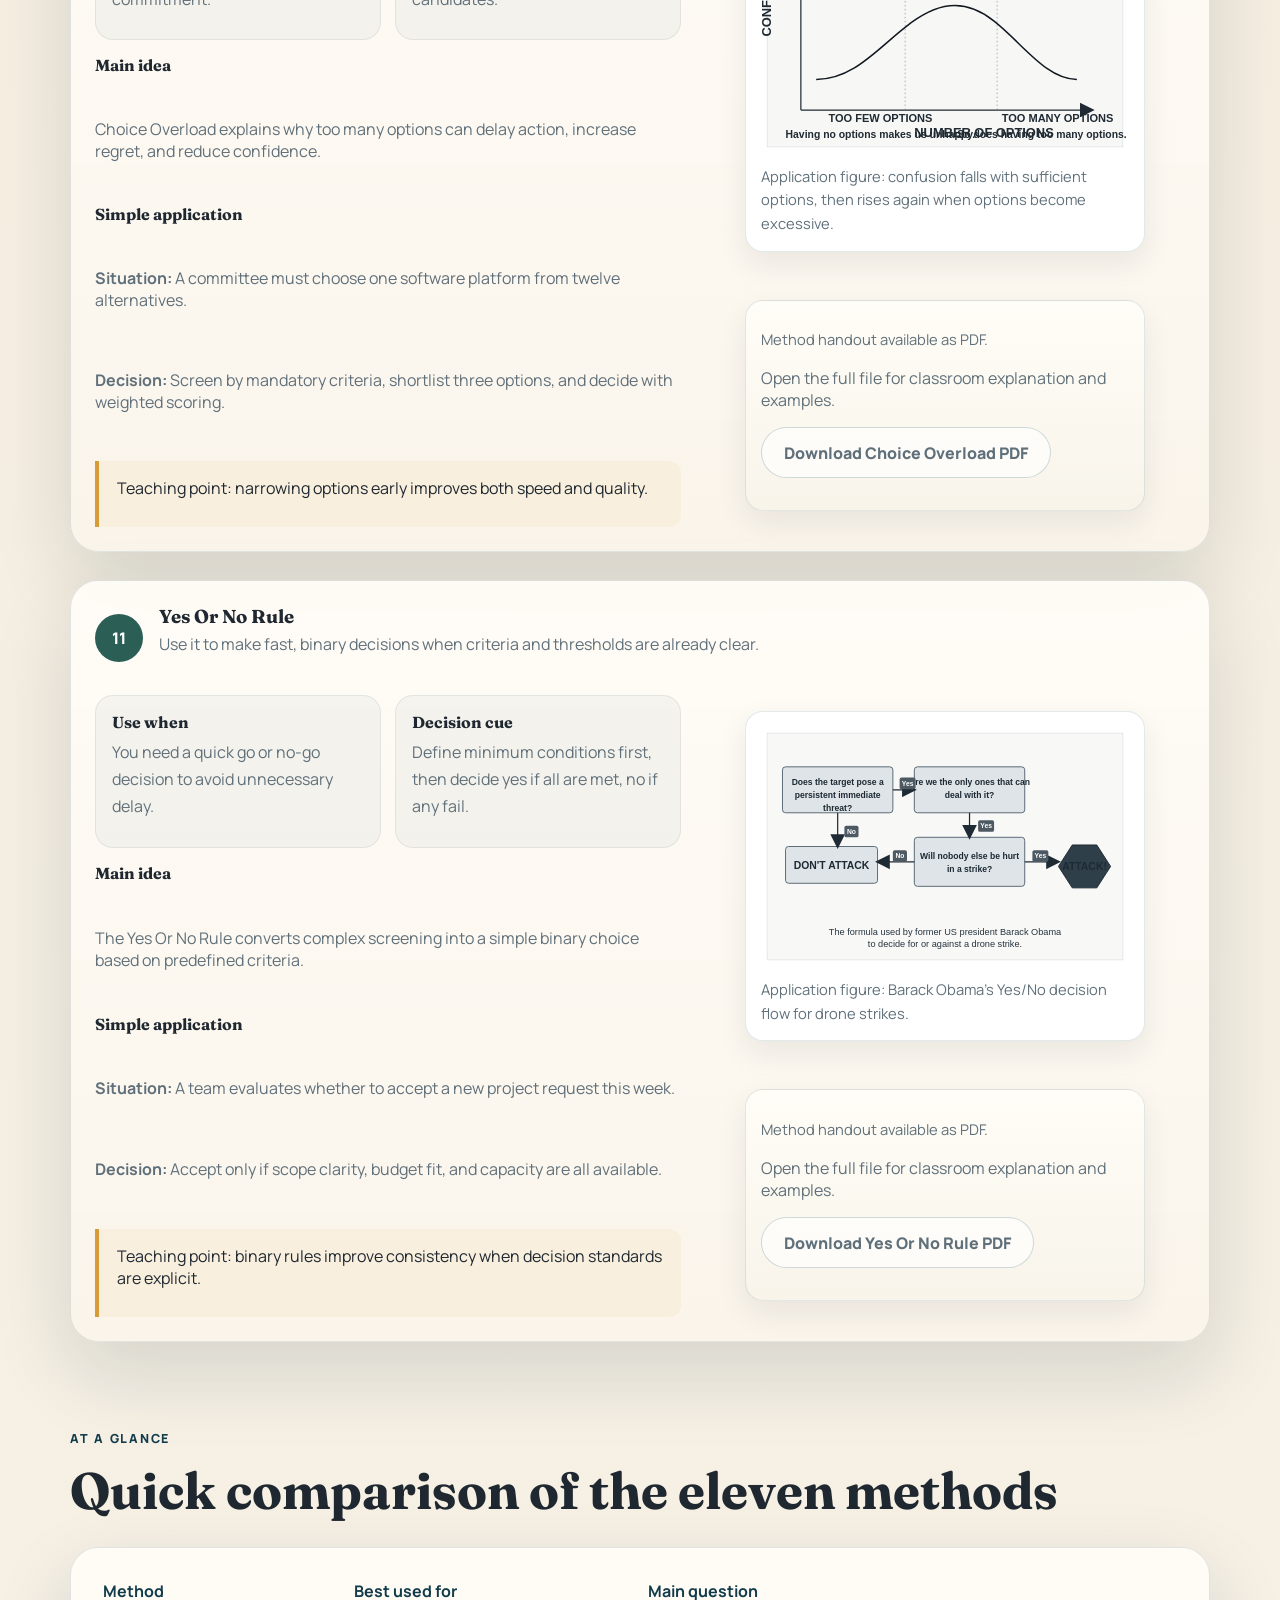
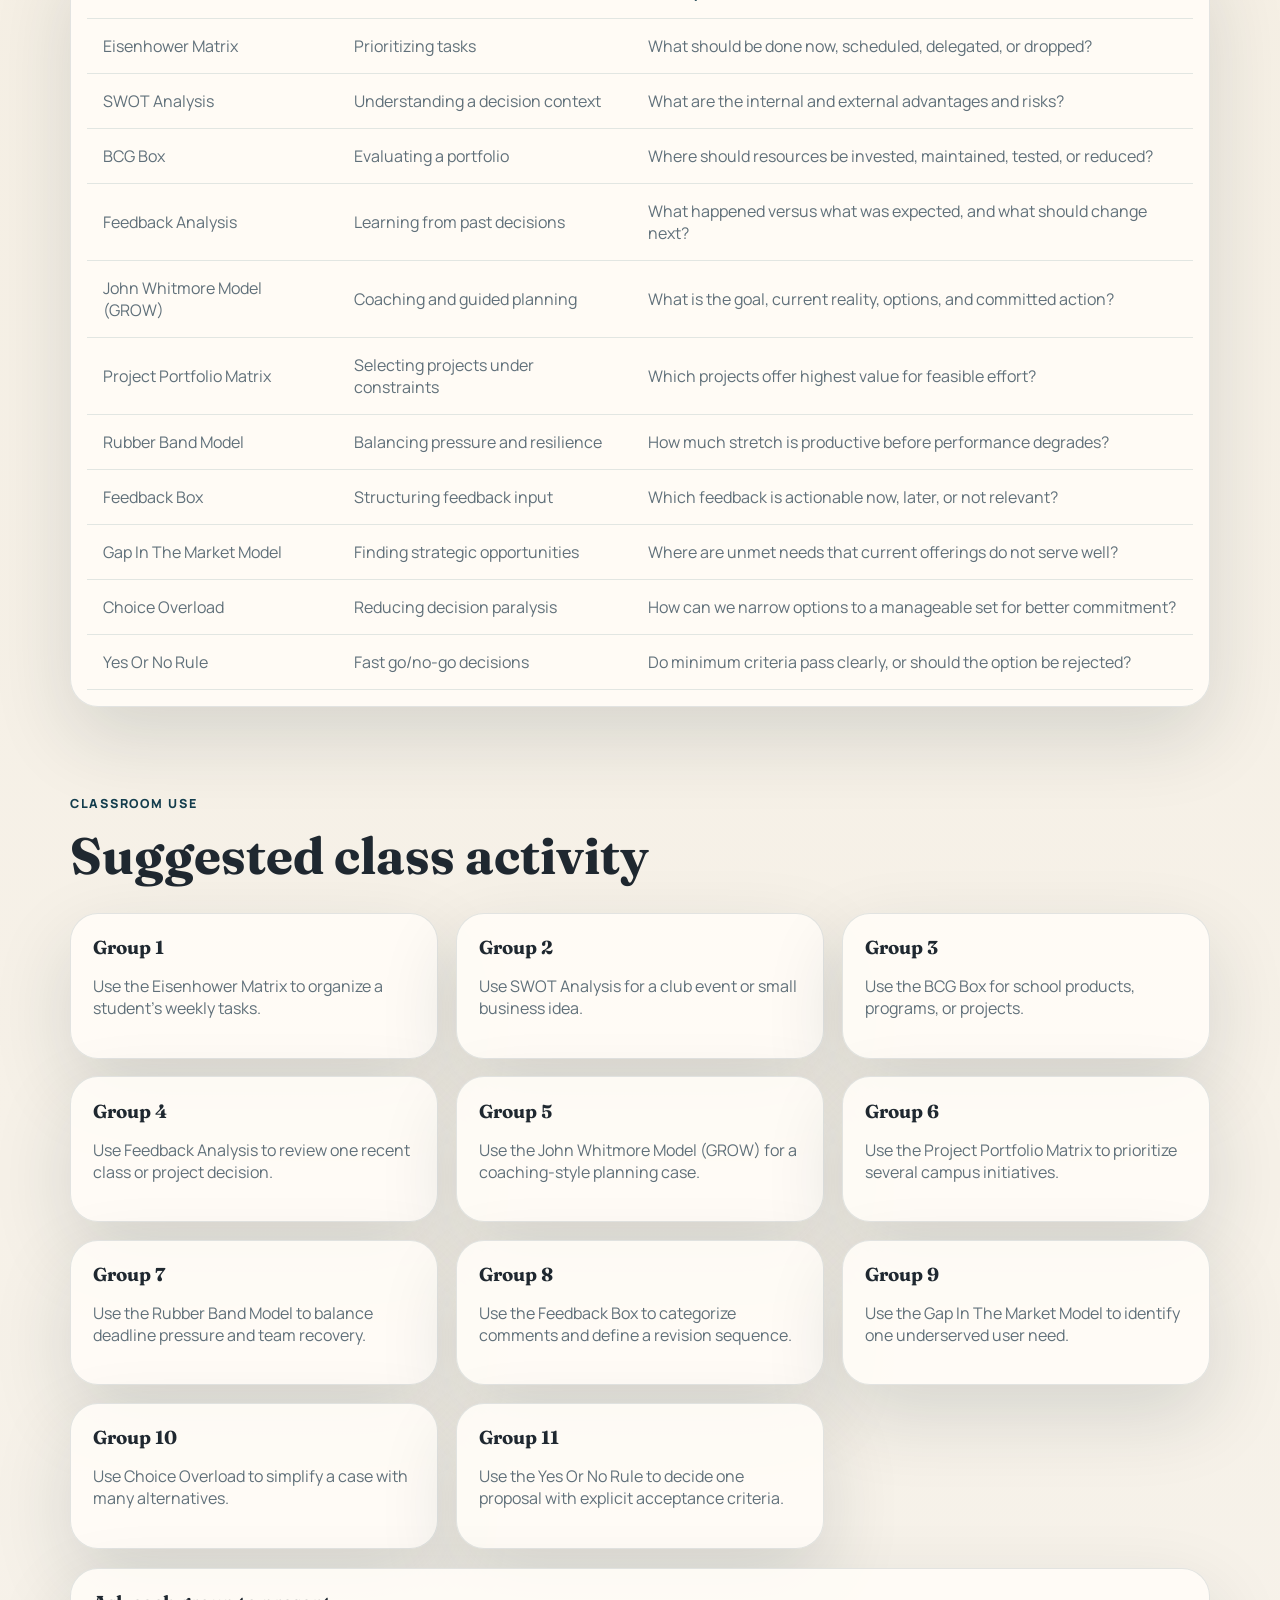
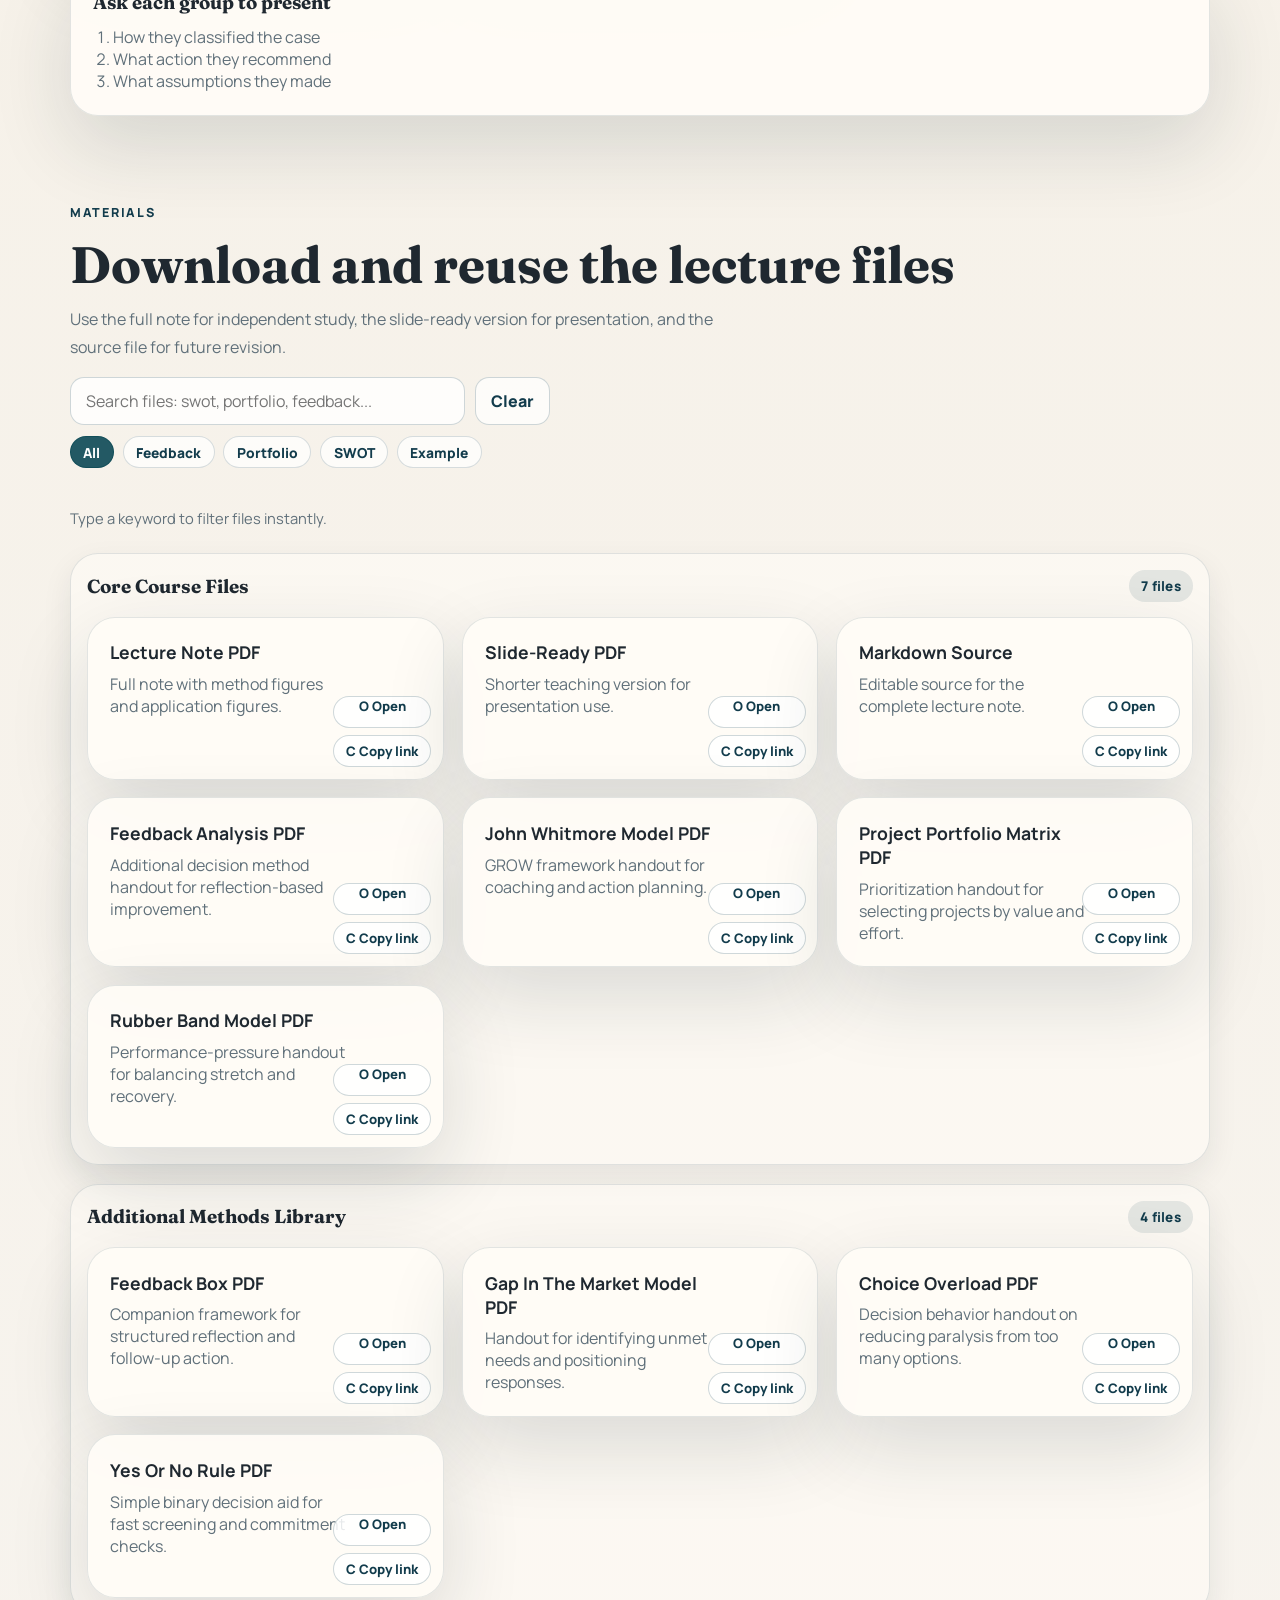
==== commit 23eeb7d1: "Add Choice Overload figure to Method 10 right panel" ====
--- a/site-online/index.html
+++ b/site-online/index.html
@@ -586,6 +586,10 @@
             <blockquote>Teaching point: narrowing options early improves both speed and quality.</blockquote>
           </div>
           <div class="method-card__visuals">
+            <figure class="figure-card">
+              <img src="application-figures/choice-overload-options-confusion-curve.svg" alt="Choice Overload curve showing confusion levels when options are too few or too many.">
+              <figcaption>Application figure: confusion falls with sufficient options, then rises again when options become excessive.</figcaption>
+            </figure>
             <figure class="figure-card figure-card--application">
               <figcaption>Method handout available as PDF.</figcaption>
               <p>Open the full file for classroom explanation and examples.</p>
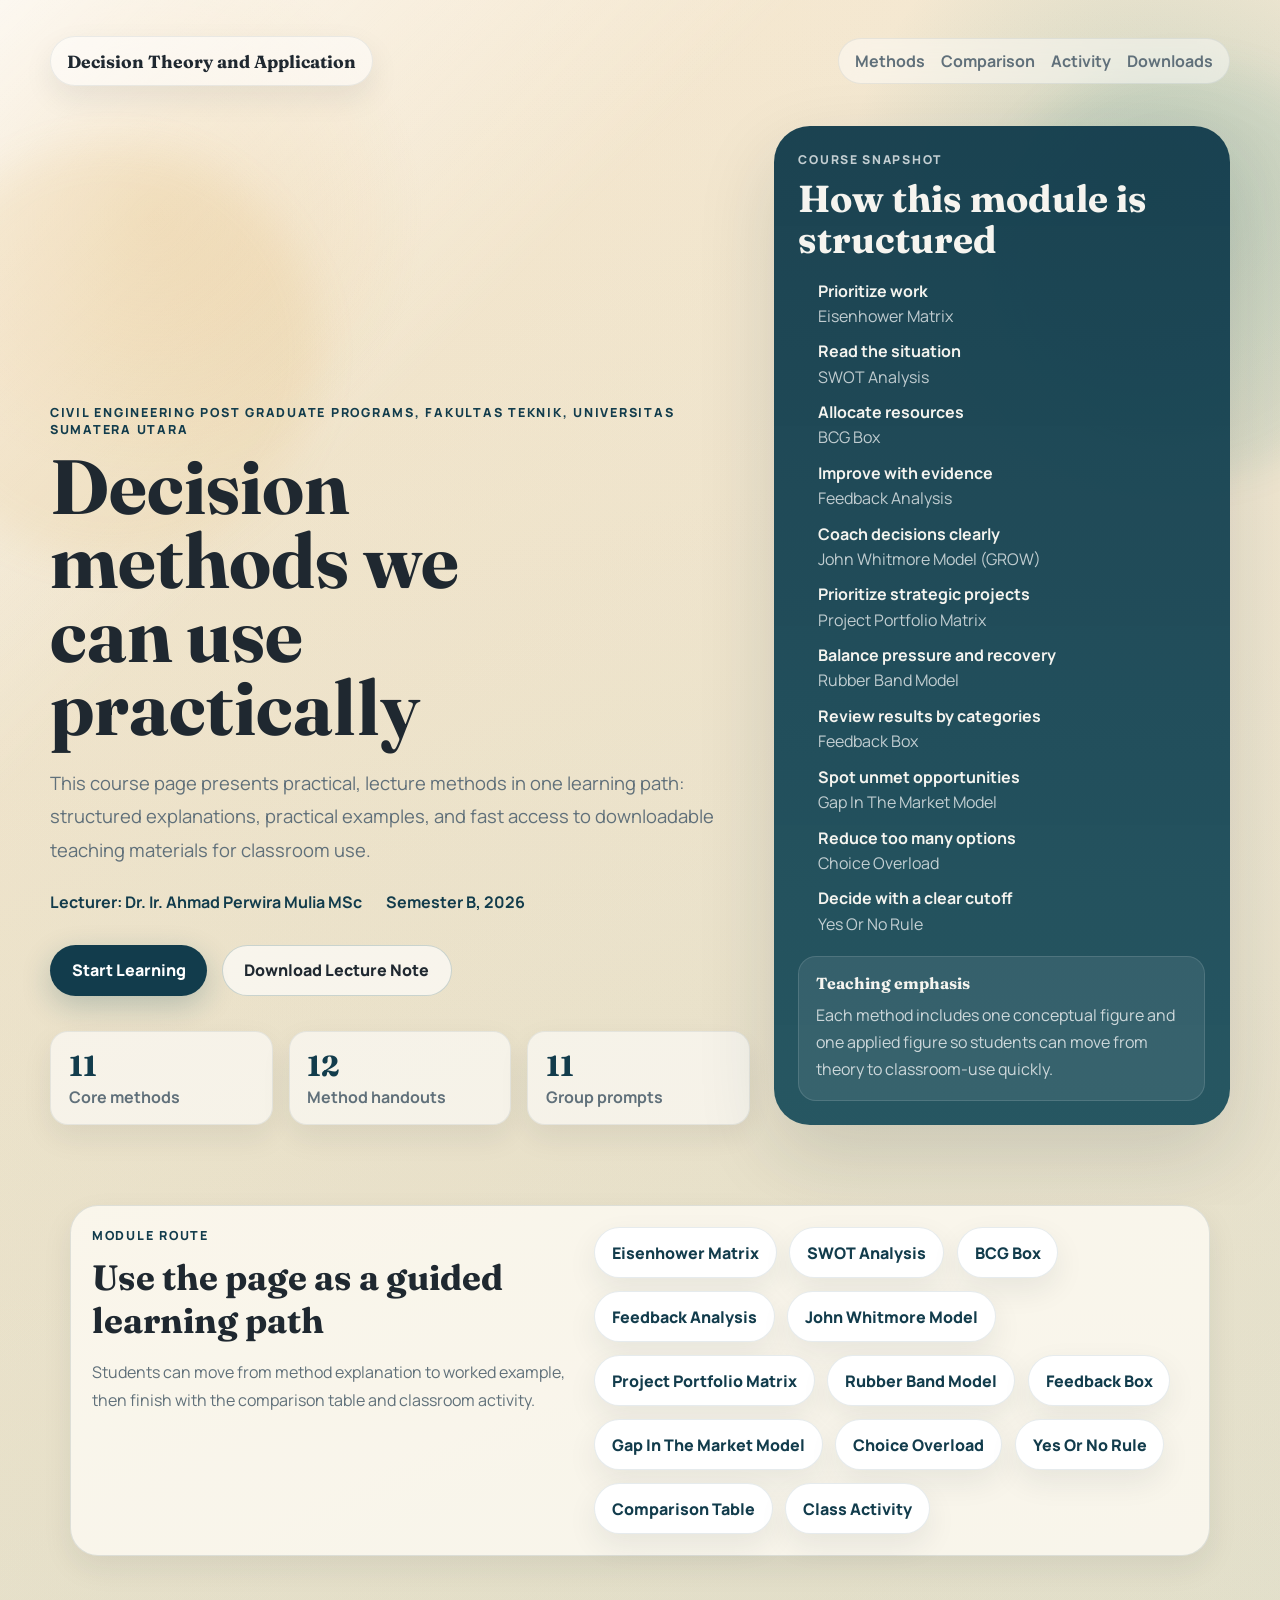
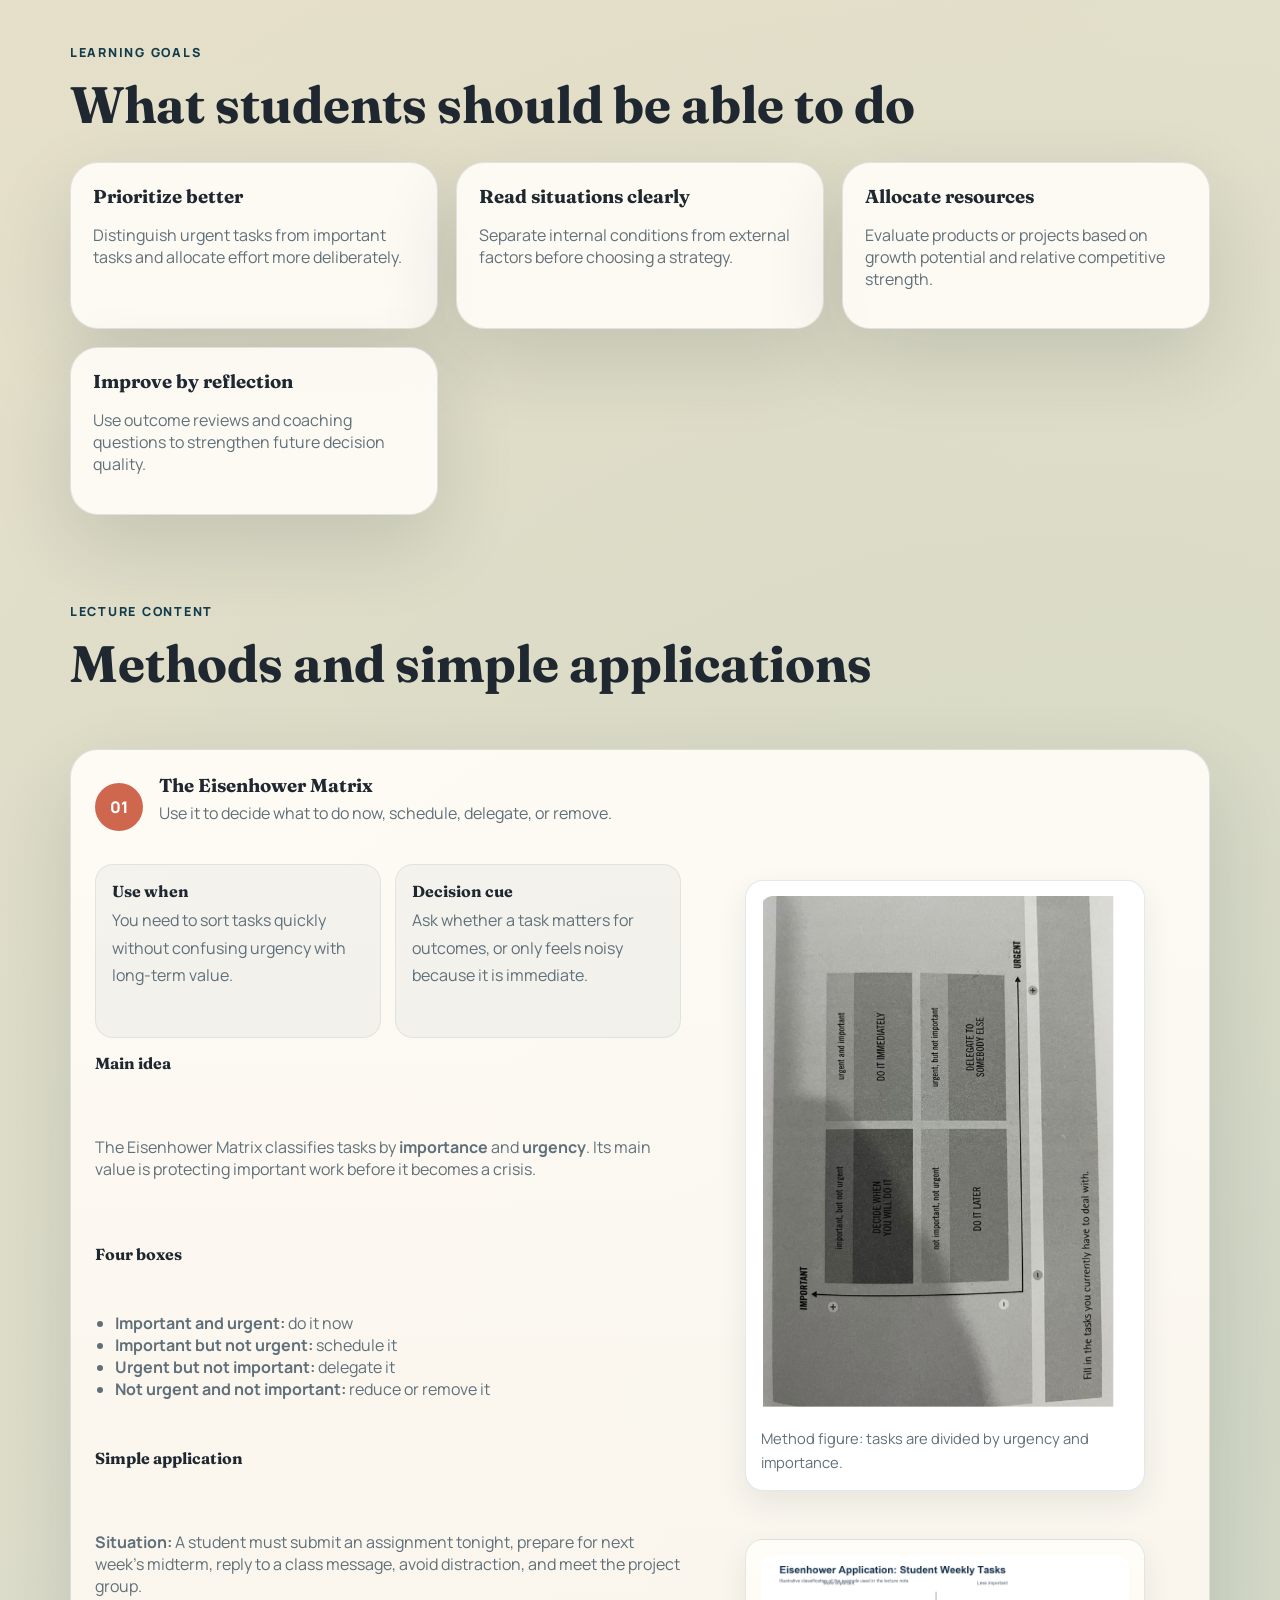
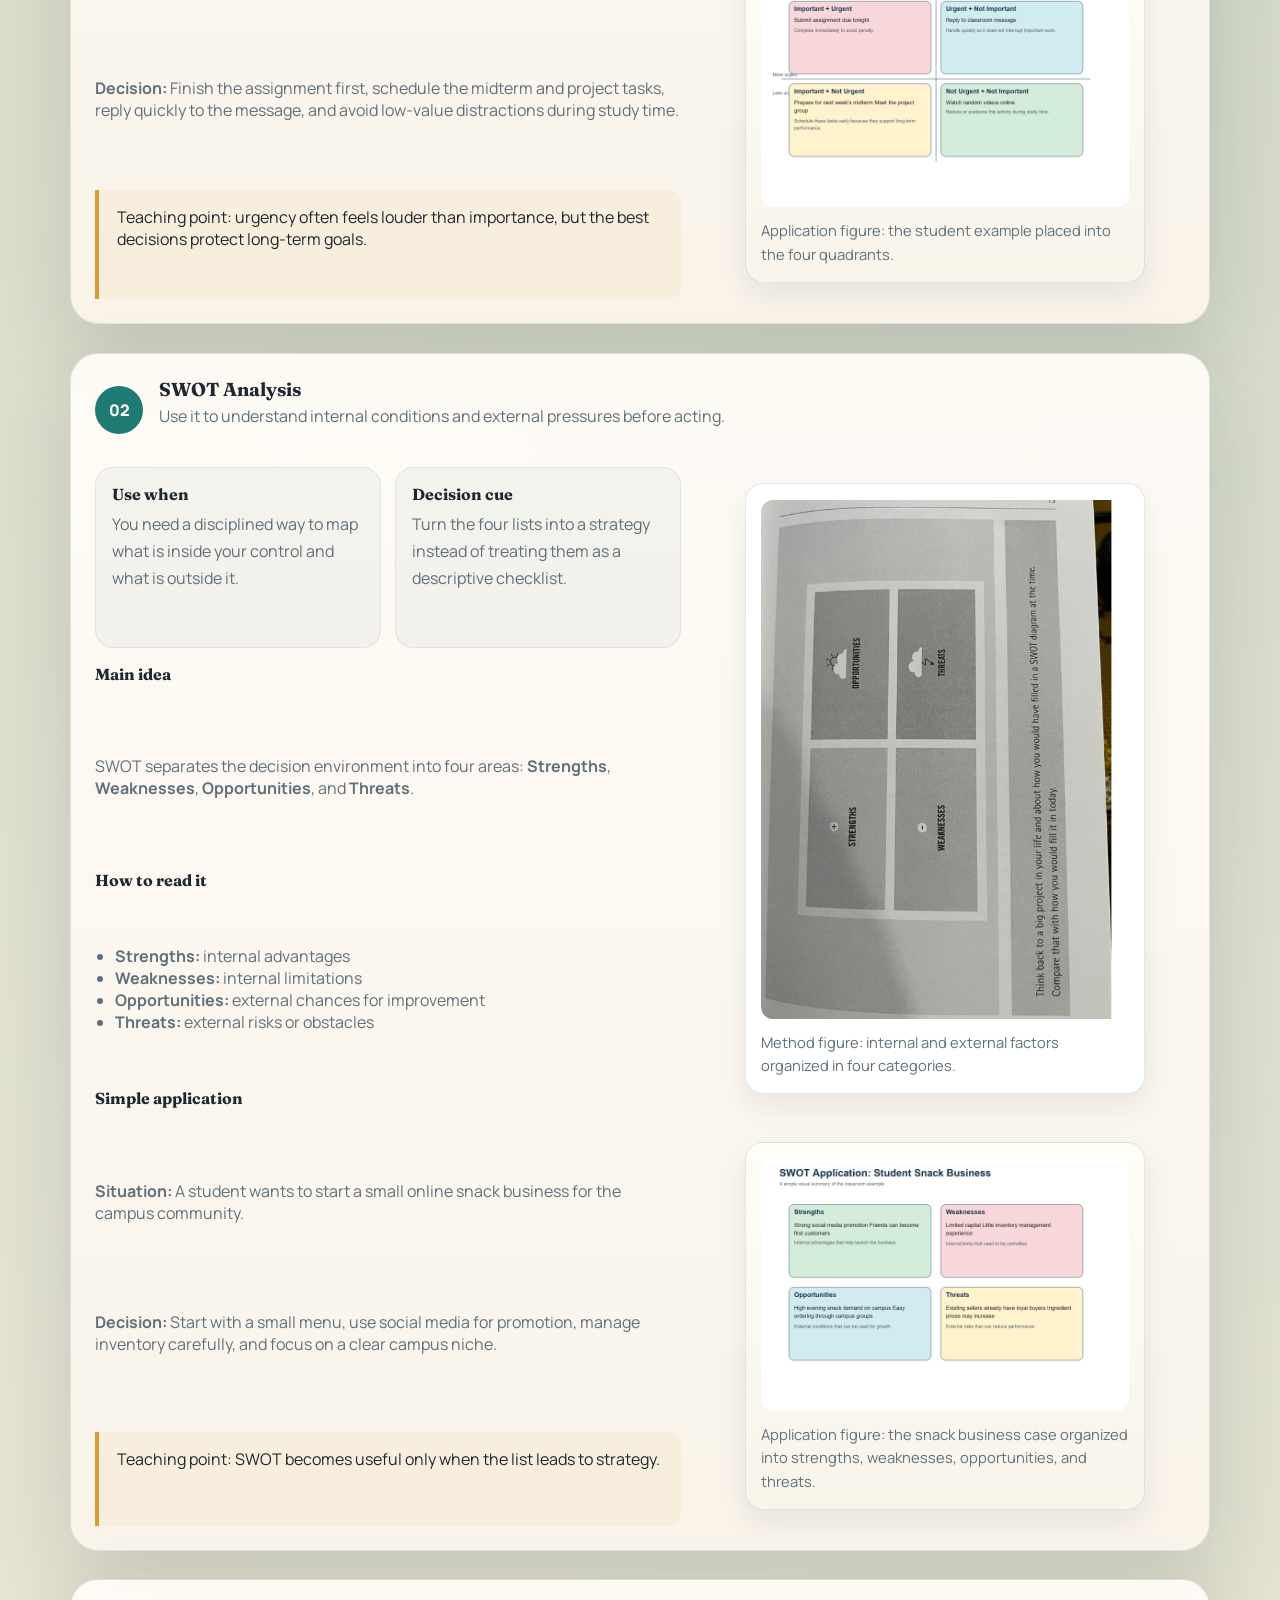
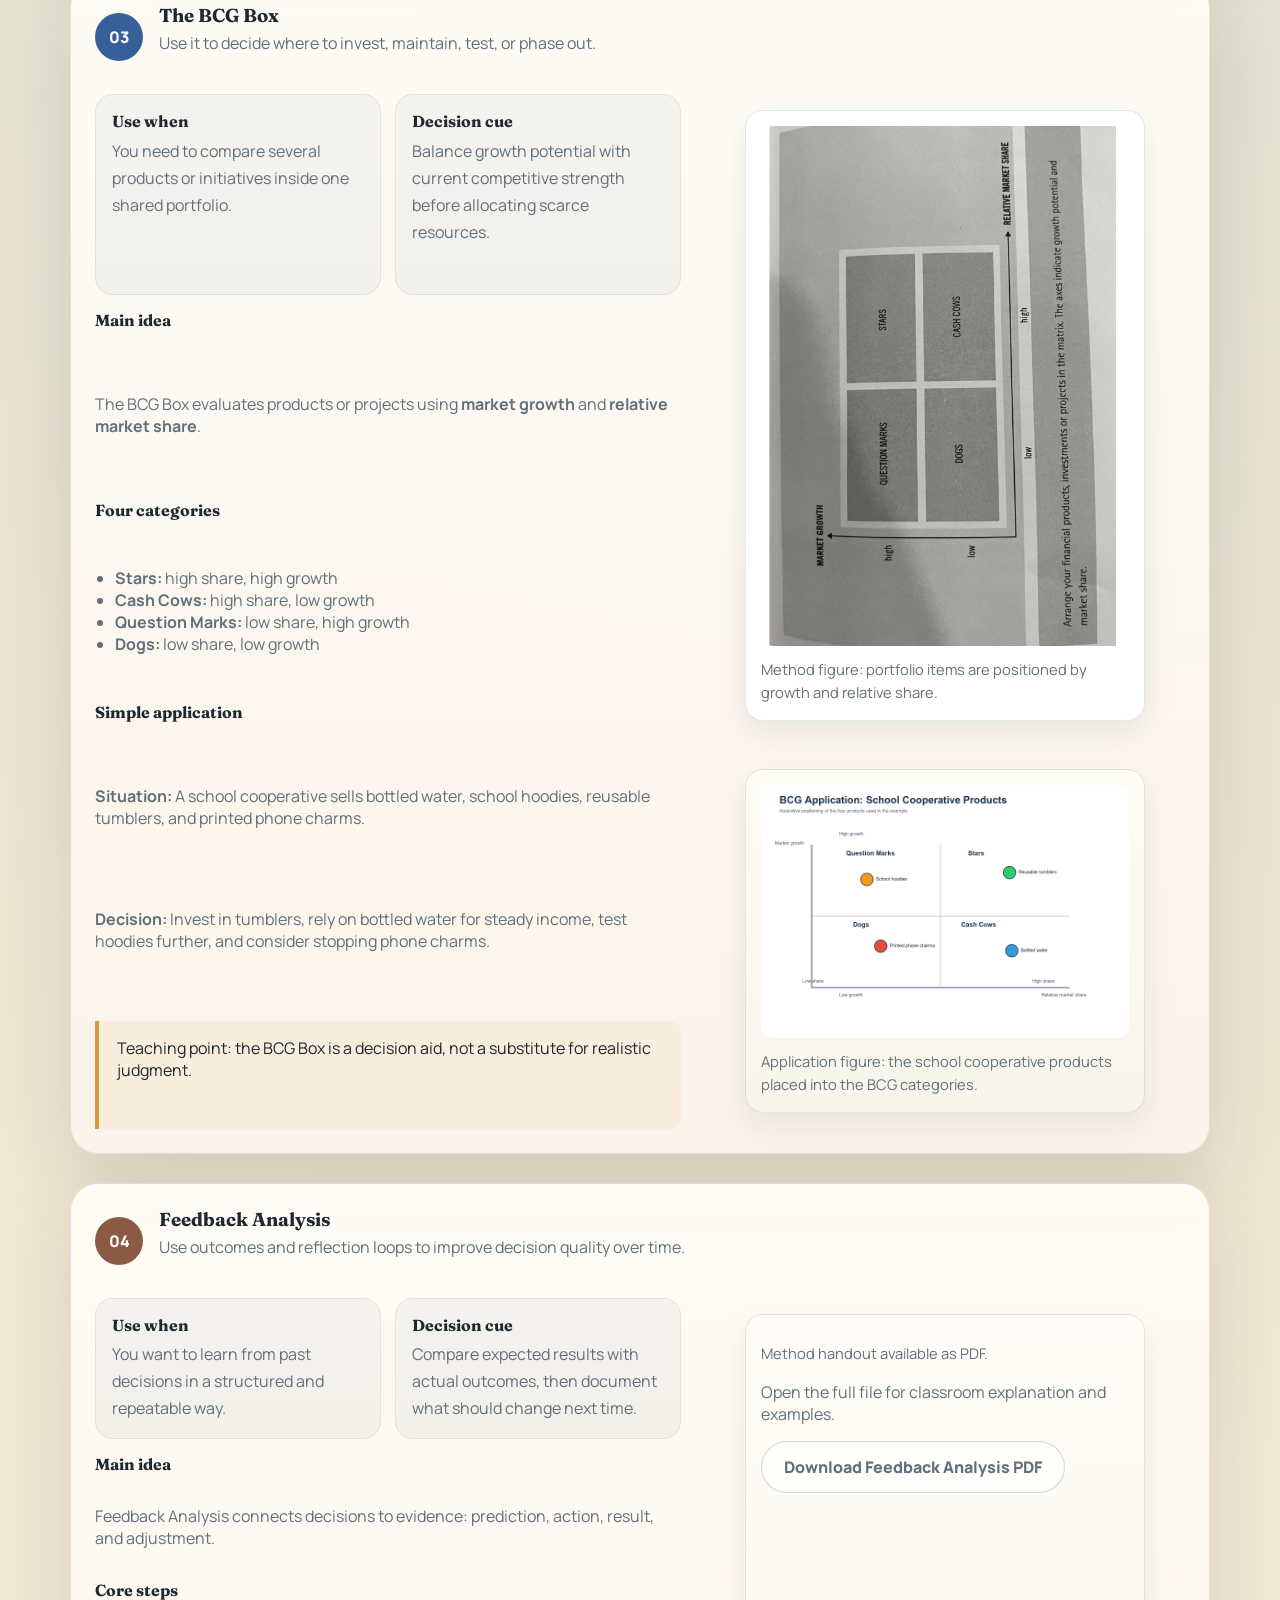
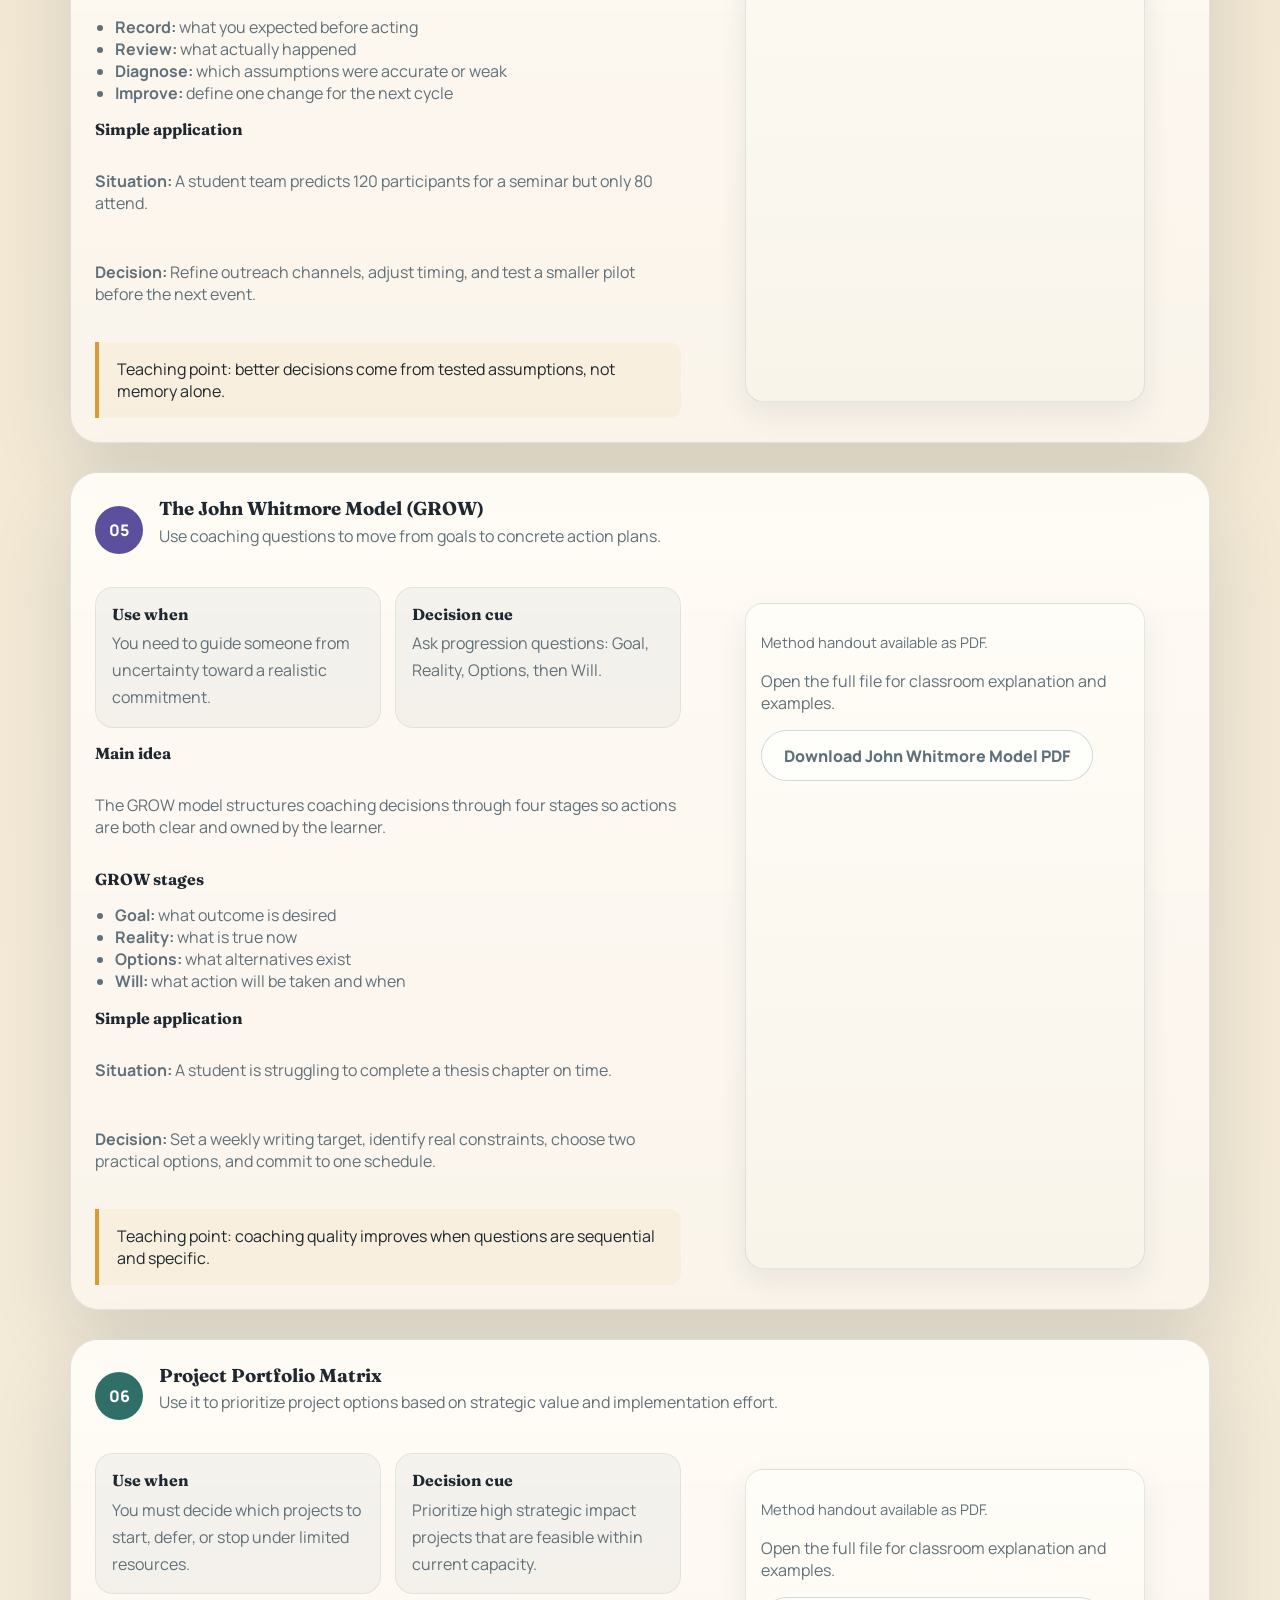
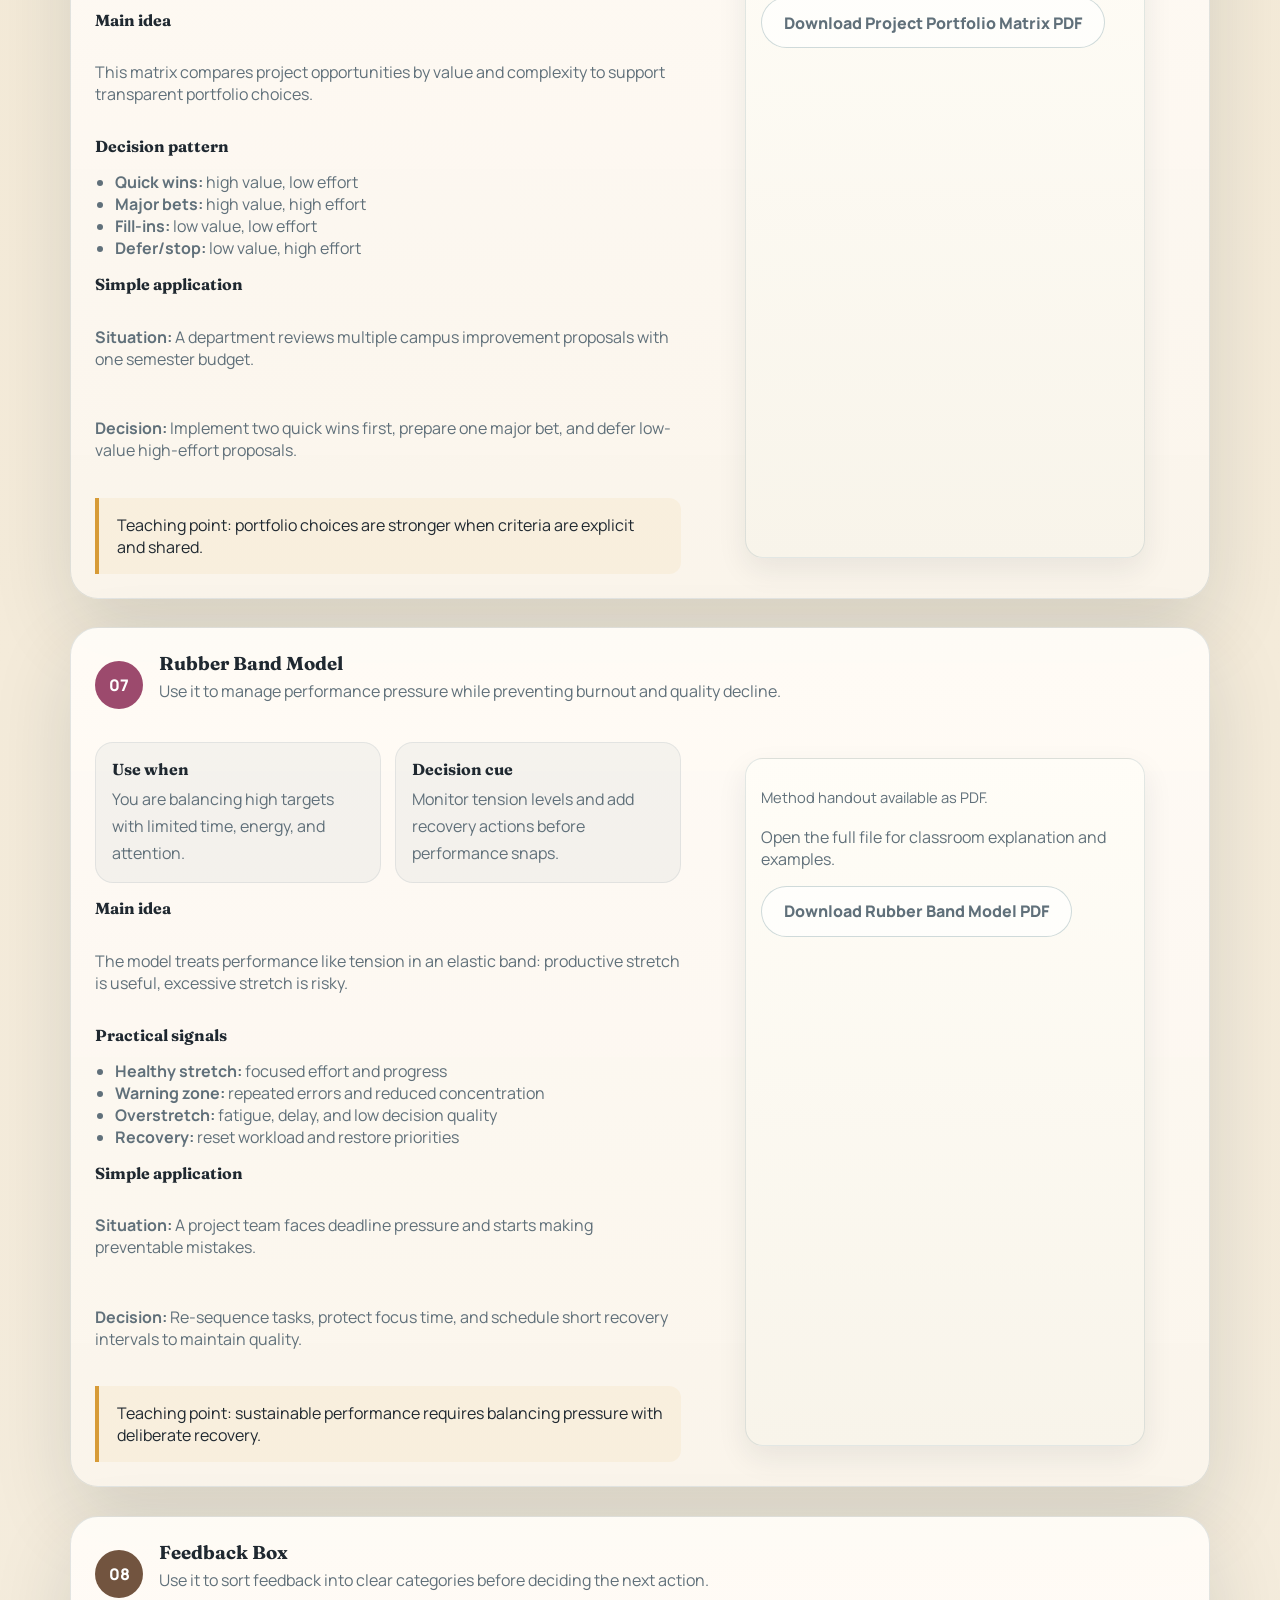
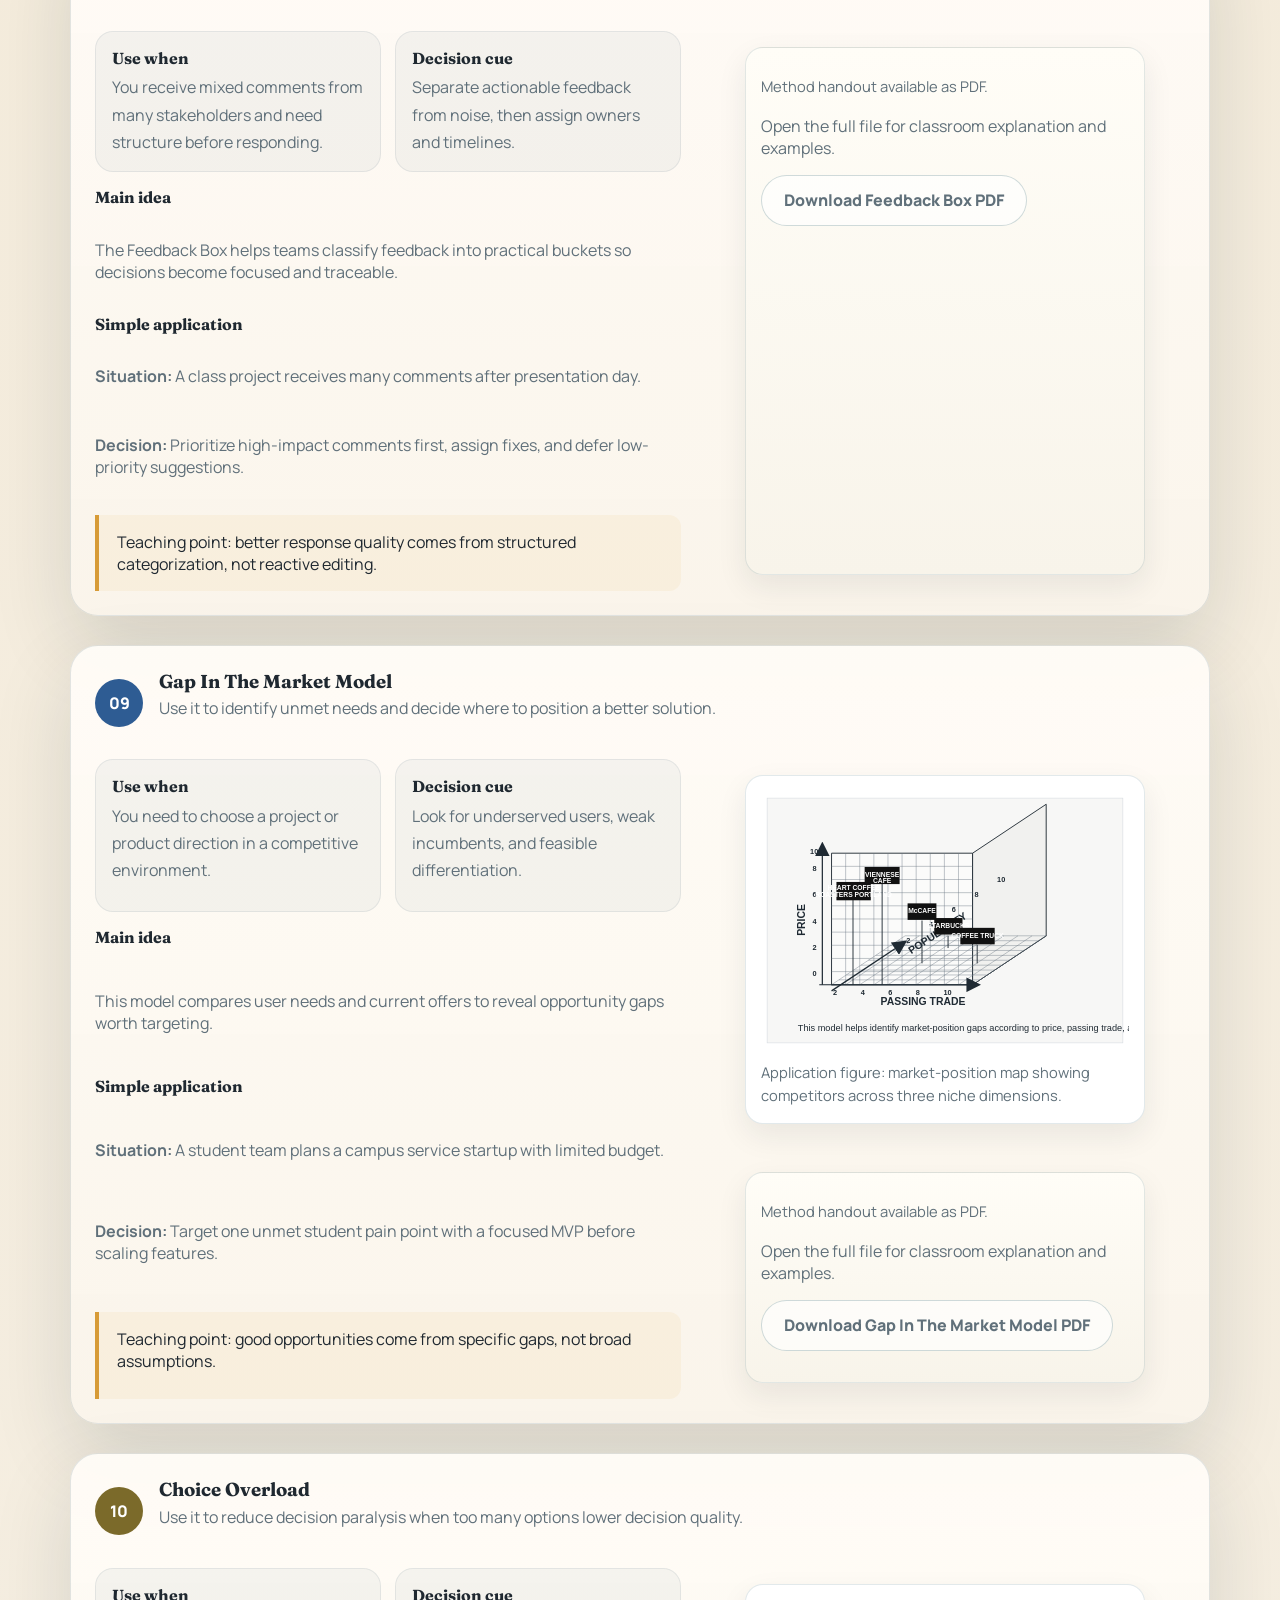
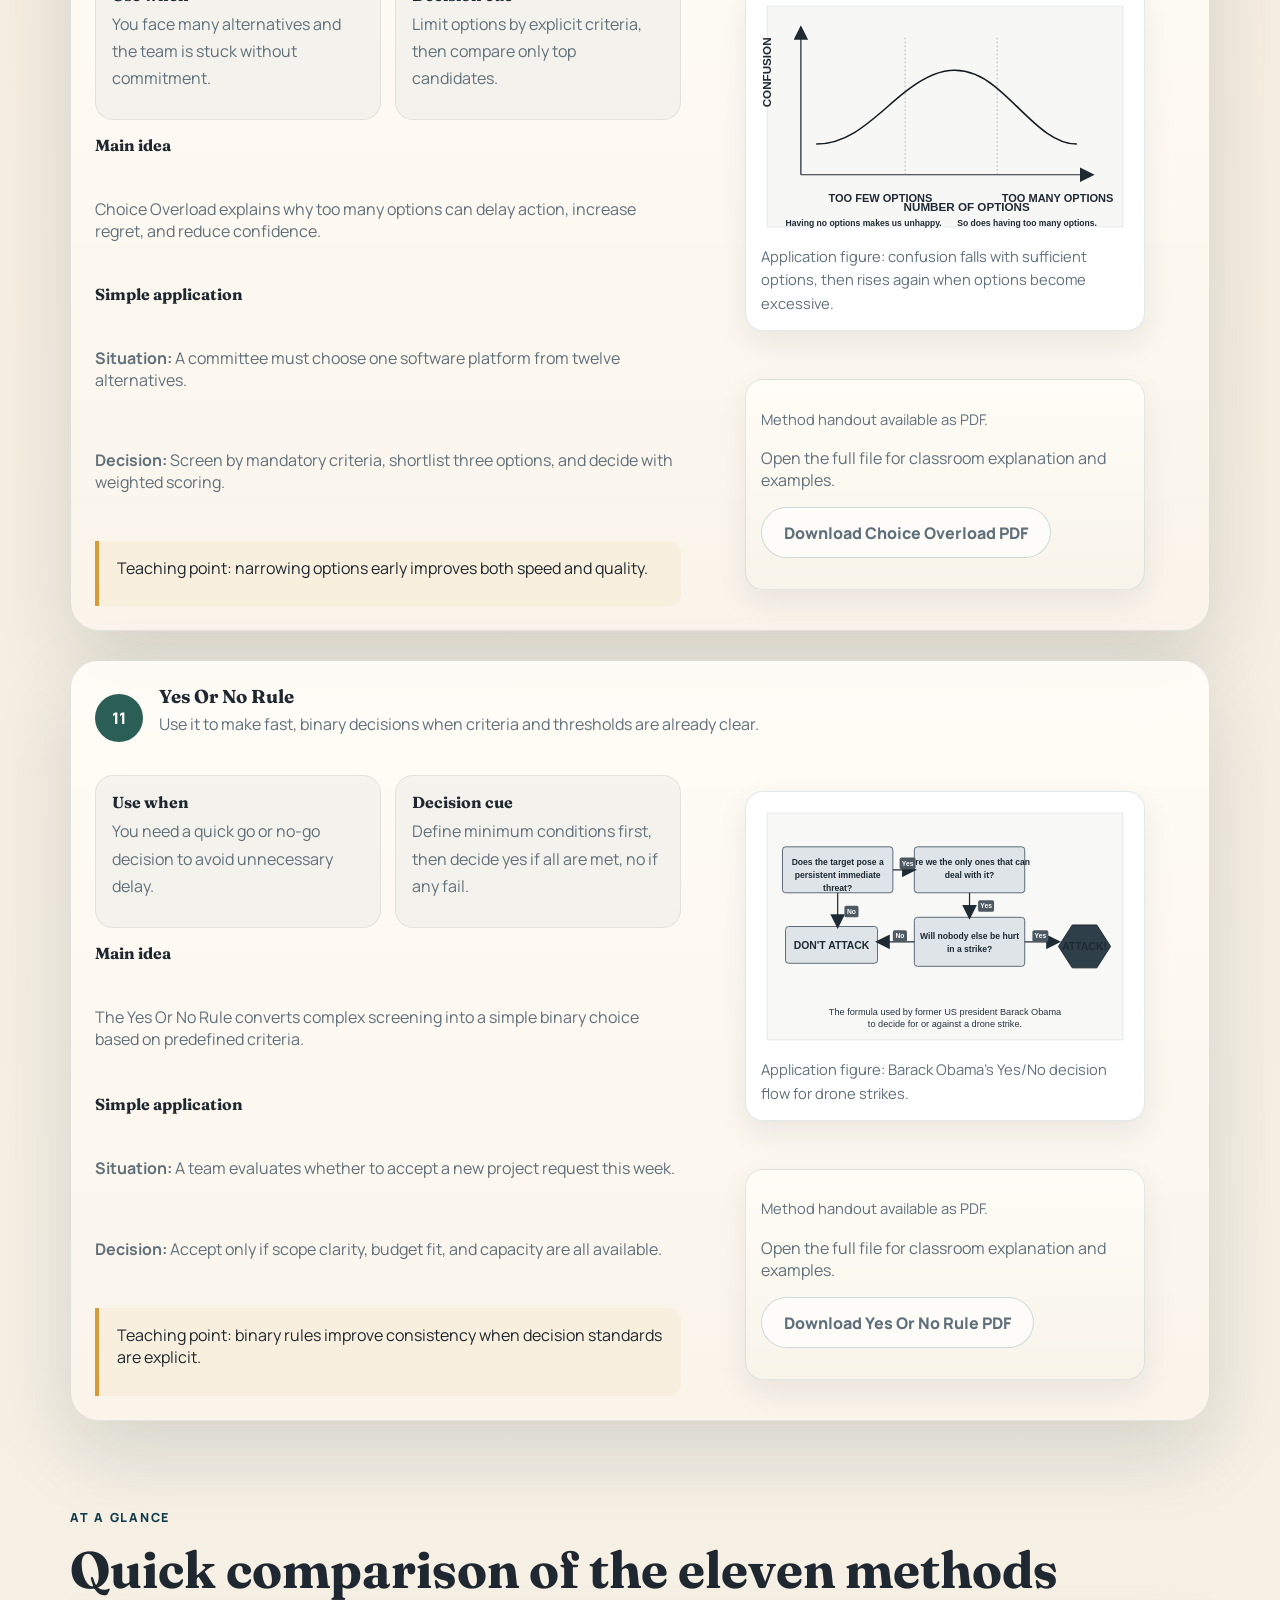
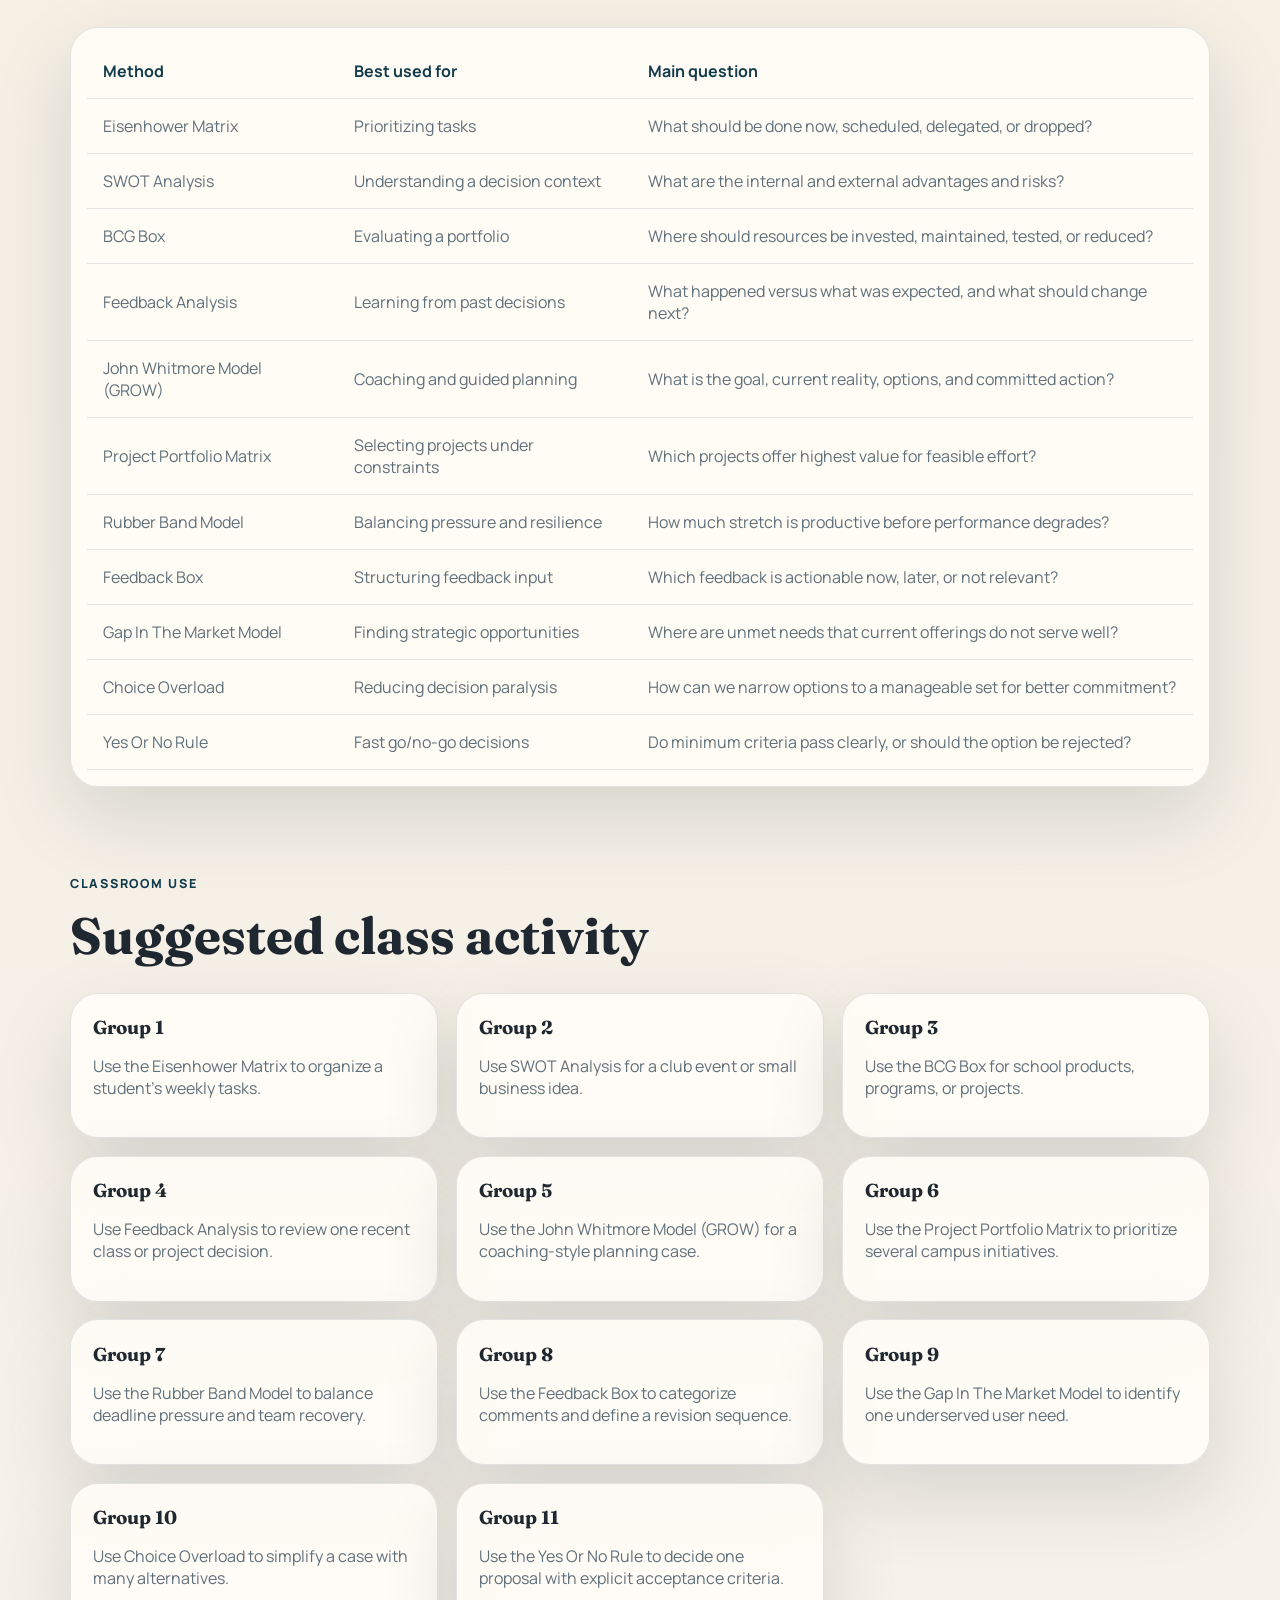
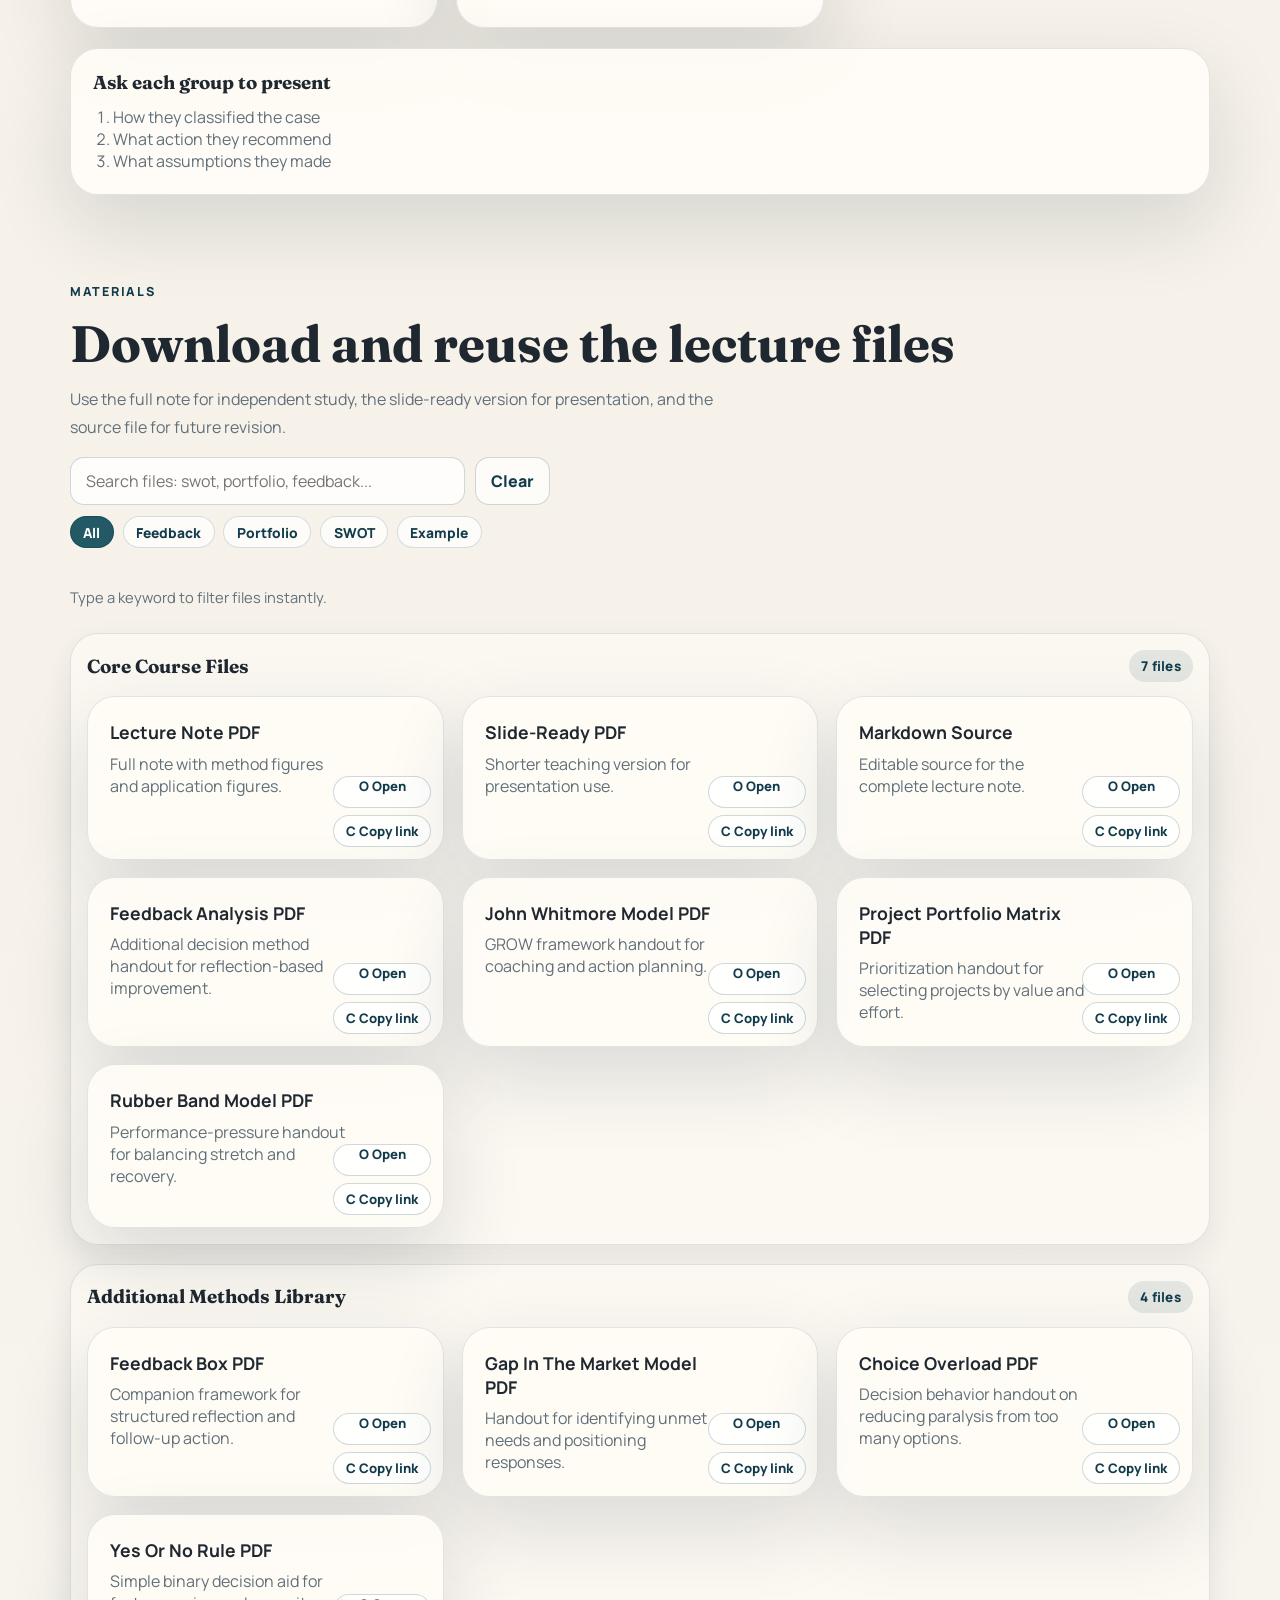
==== commit 33c9dec7: "Add Gap In The Market figure to Method 9 right panel" ====
--- a/site-online/index.html
+++ b/site-online/index.html
@@ -549,6 +549,10 @@
             <blockquote>Teaching point: good opportunities come from specific gaps, not broad assumptions.</blockquote>
           </div>
           <div class="method-card__visuals">
+            <figure class="figure-card">
+              <img src="application-figures/gap-market-competitor-map-3d.svg" alt="3D competitor map for the Gap In The Market model across price, passing trade, and popularity.">
+              <figcaption>Application figure: market-position map showing competitors across three niche dimensions.</figcaption>
+            </figure>
             <figure class="figure-card figure-card--application">
               <figcaption>Method handout available as PDF.</figcaption>
               <p>Open the full file for classroom explanation and examples.</p>
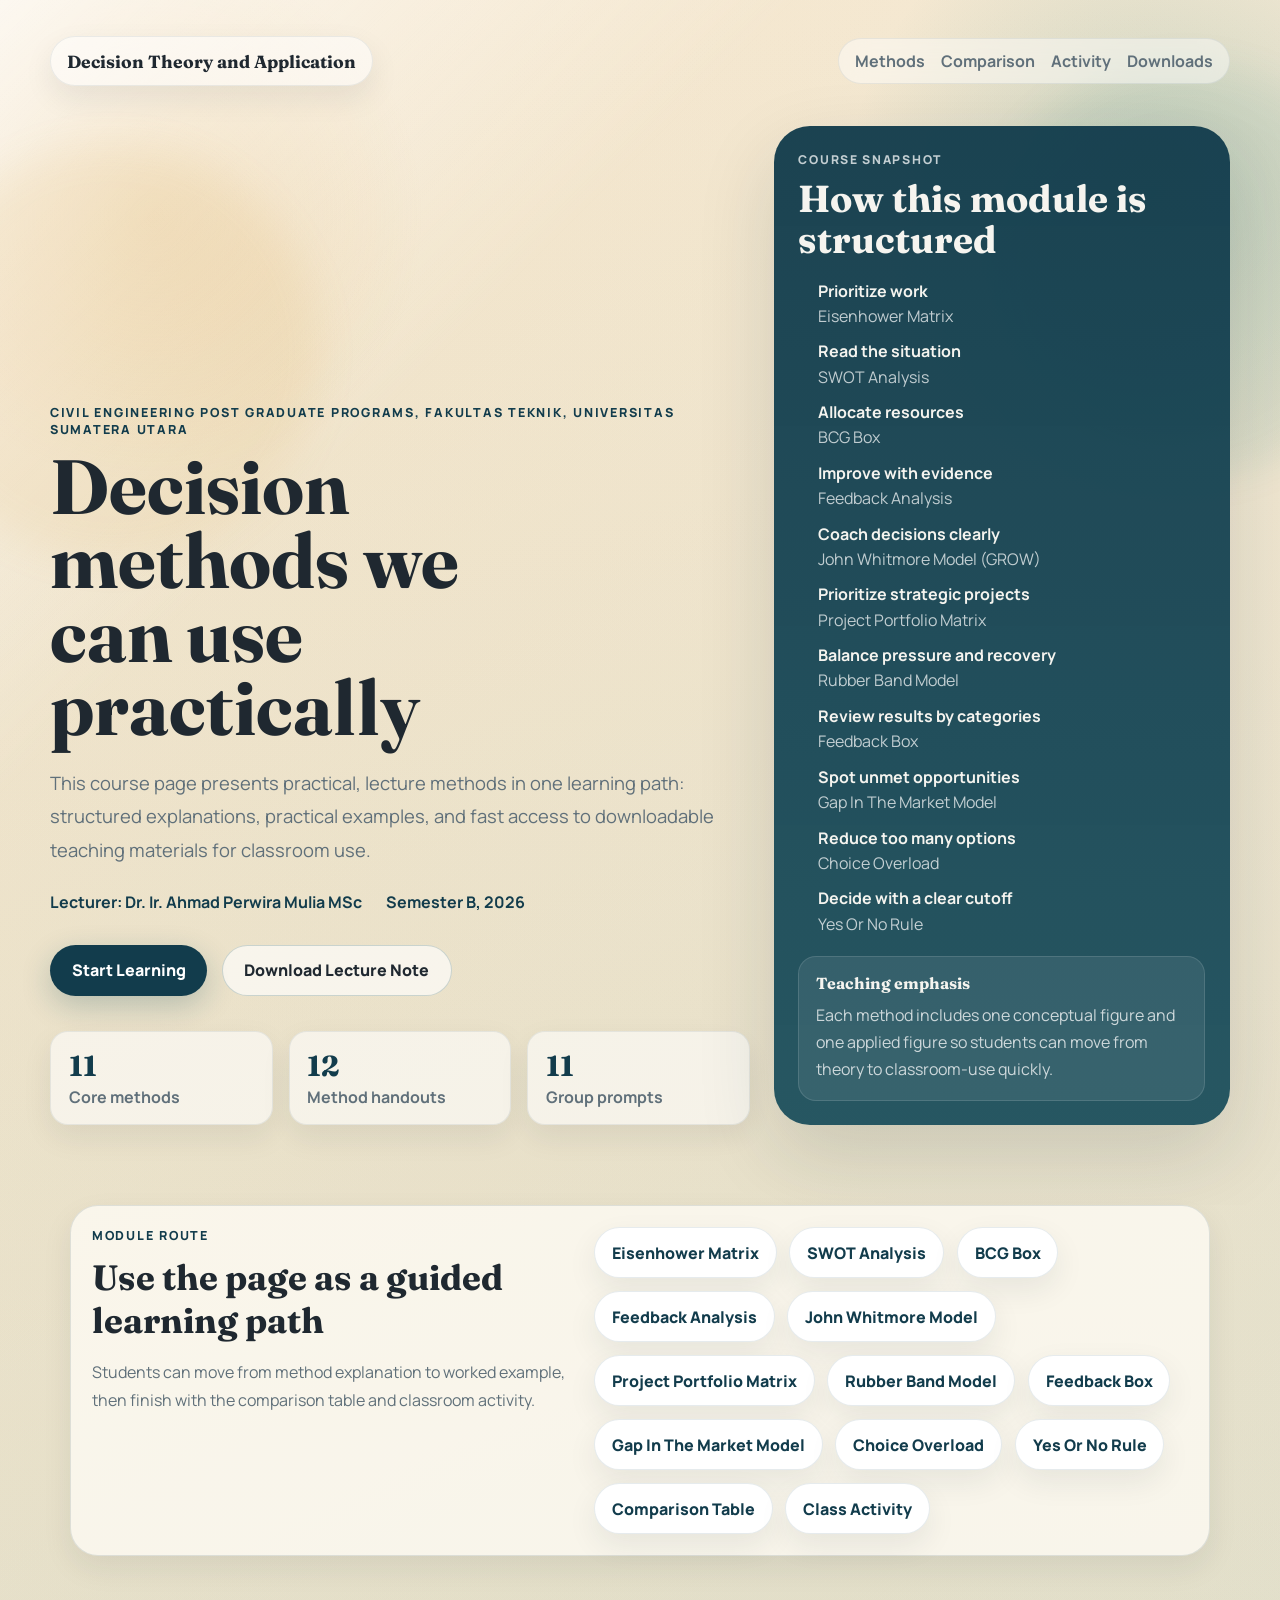
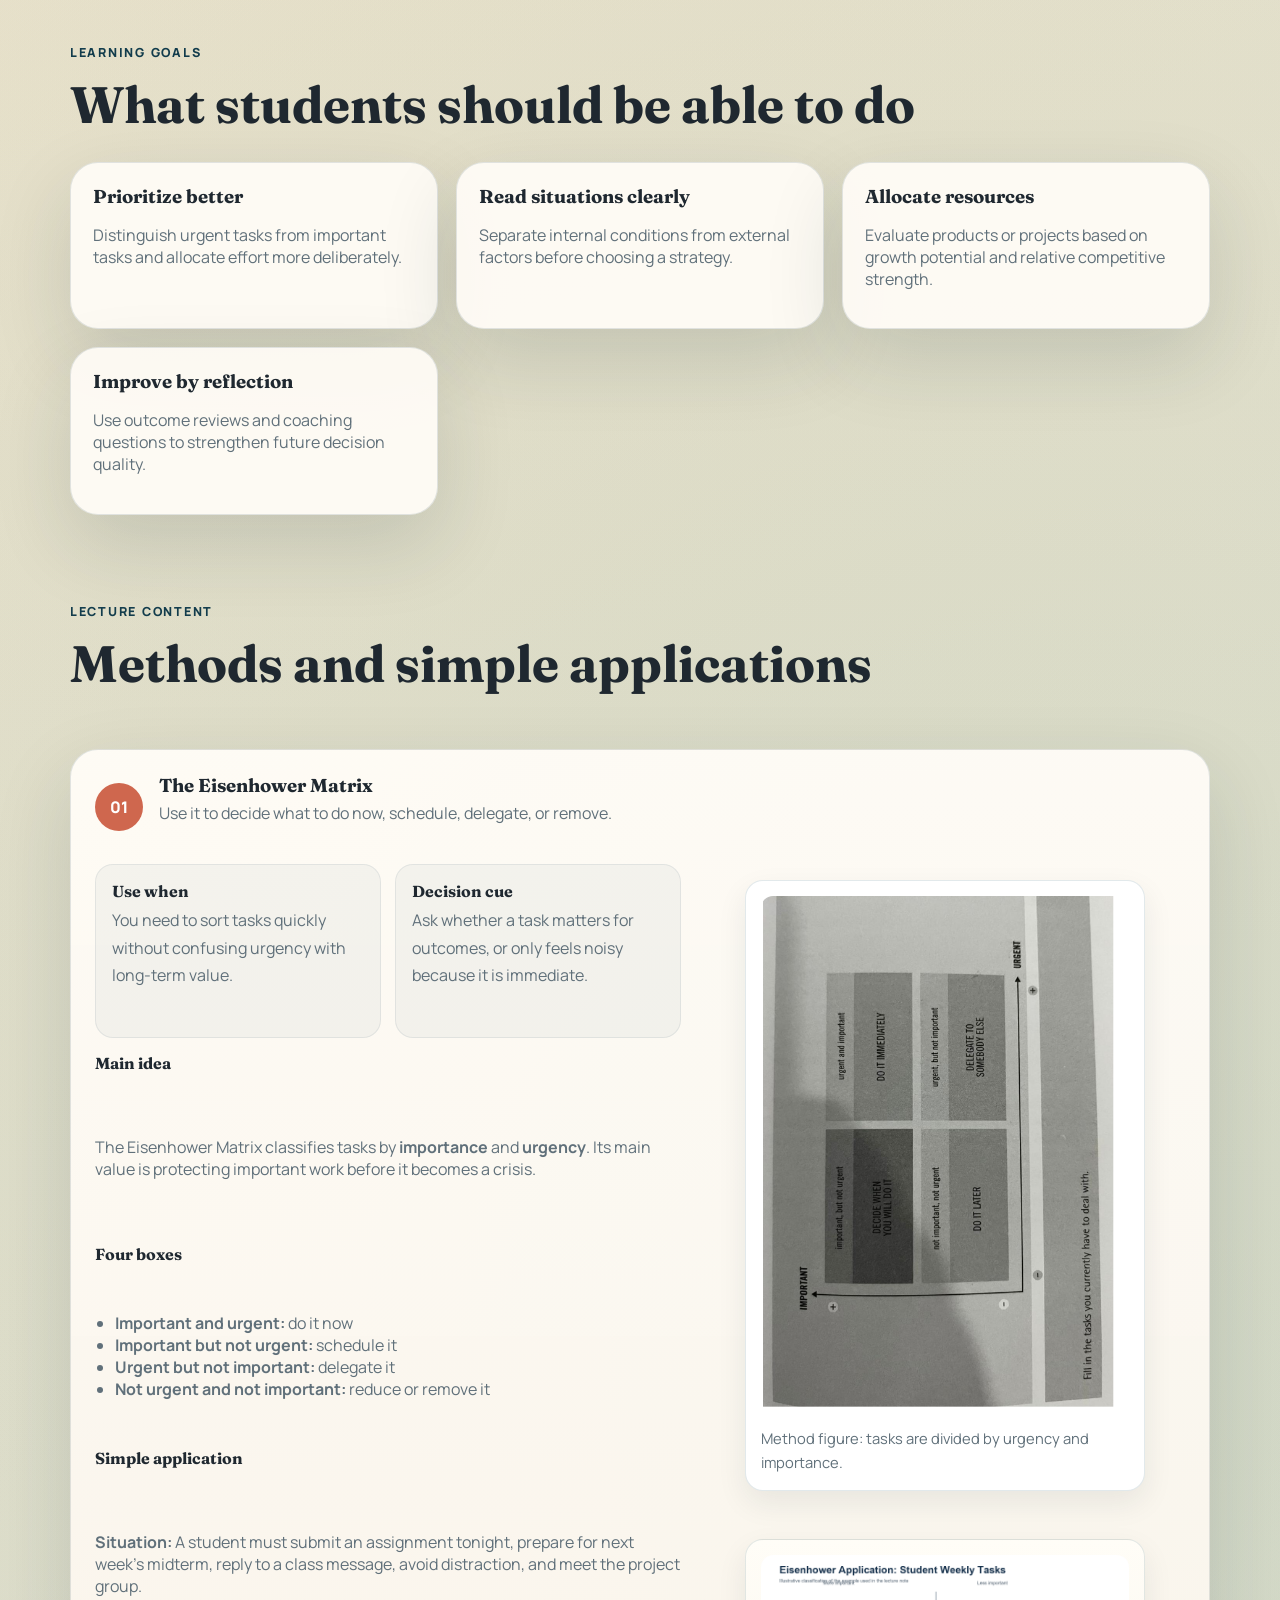
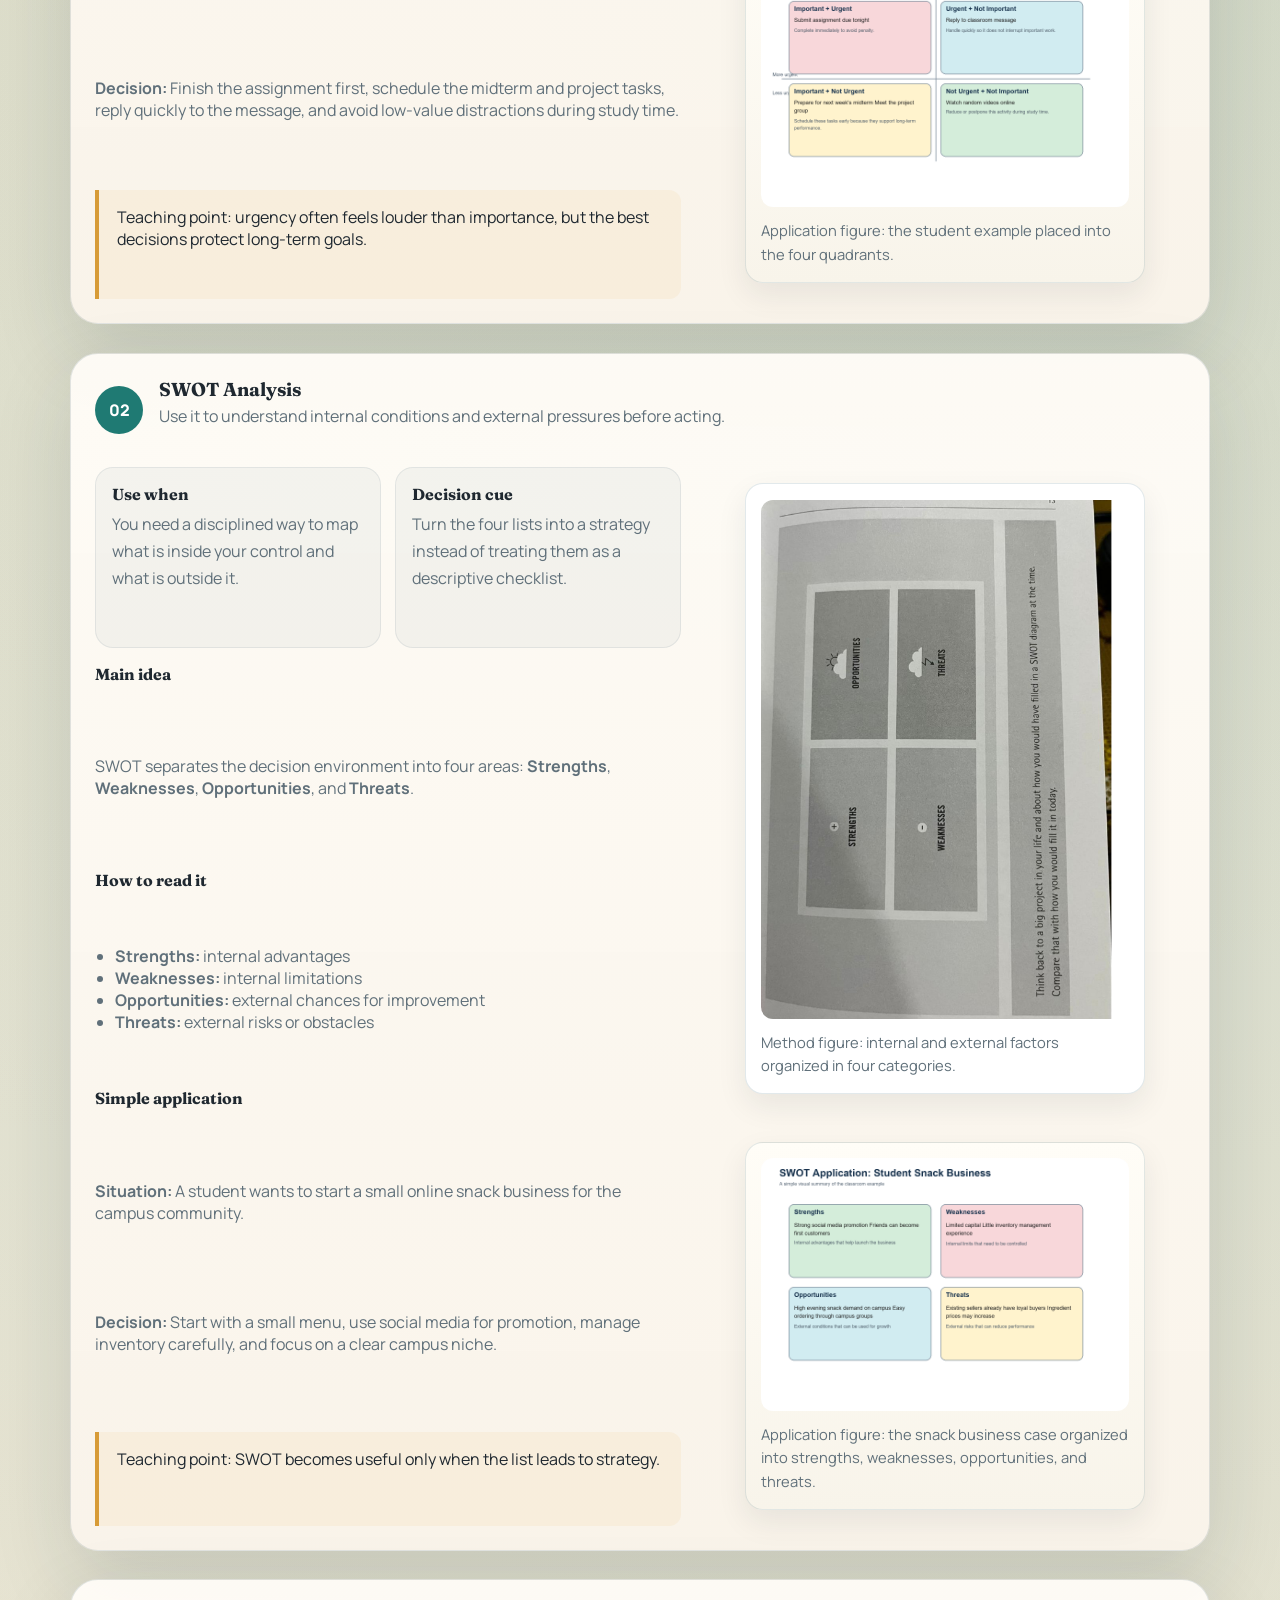
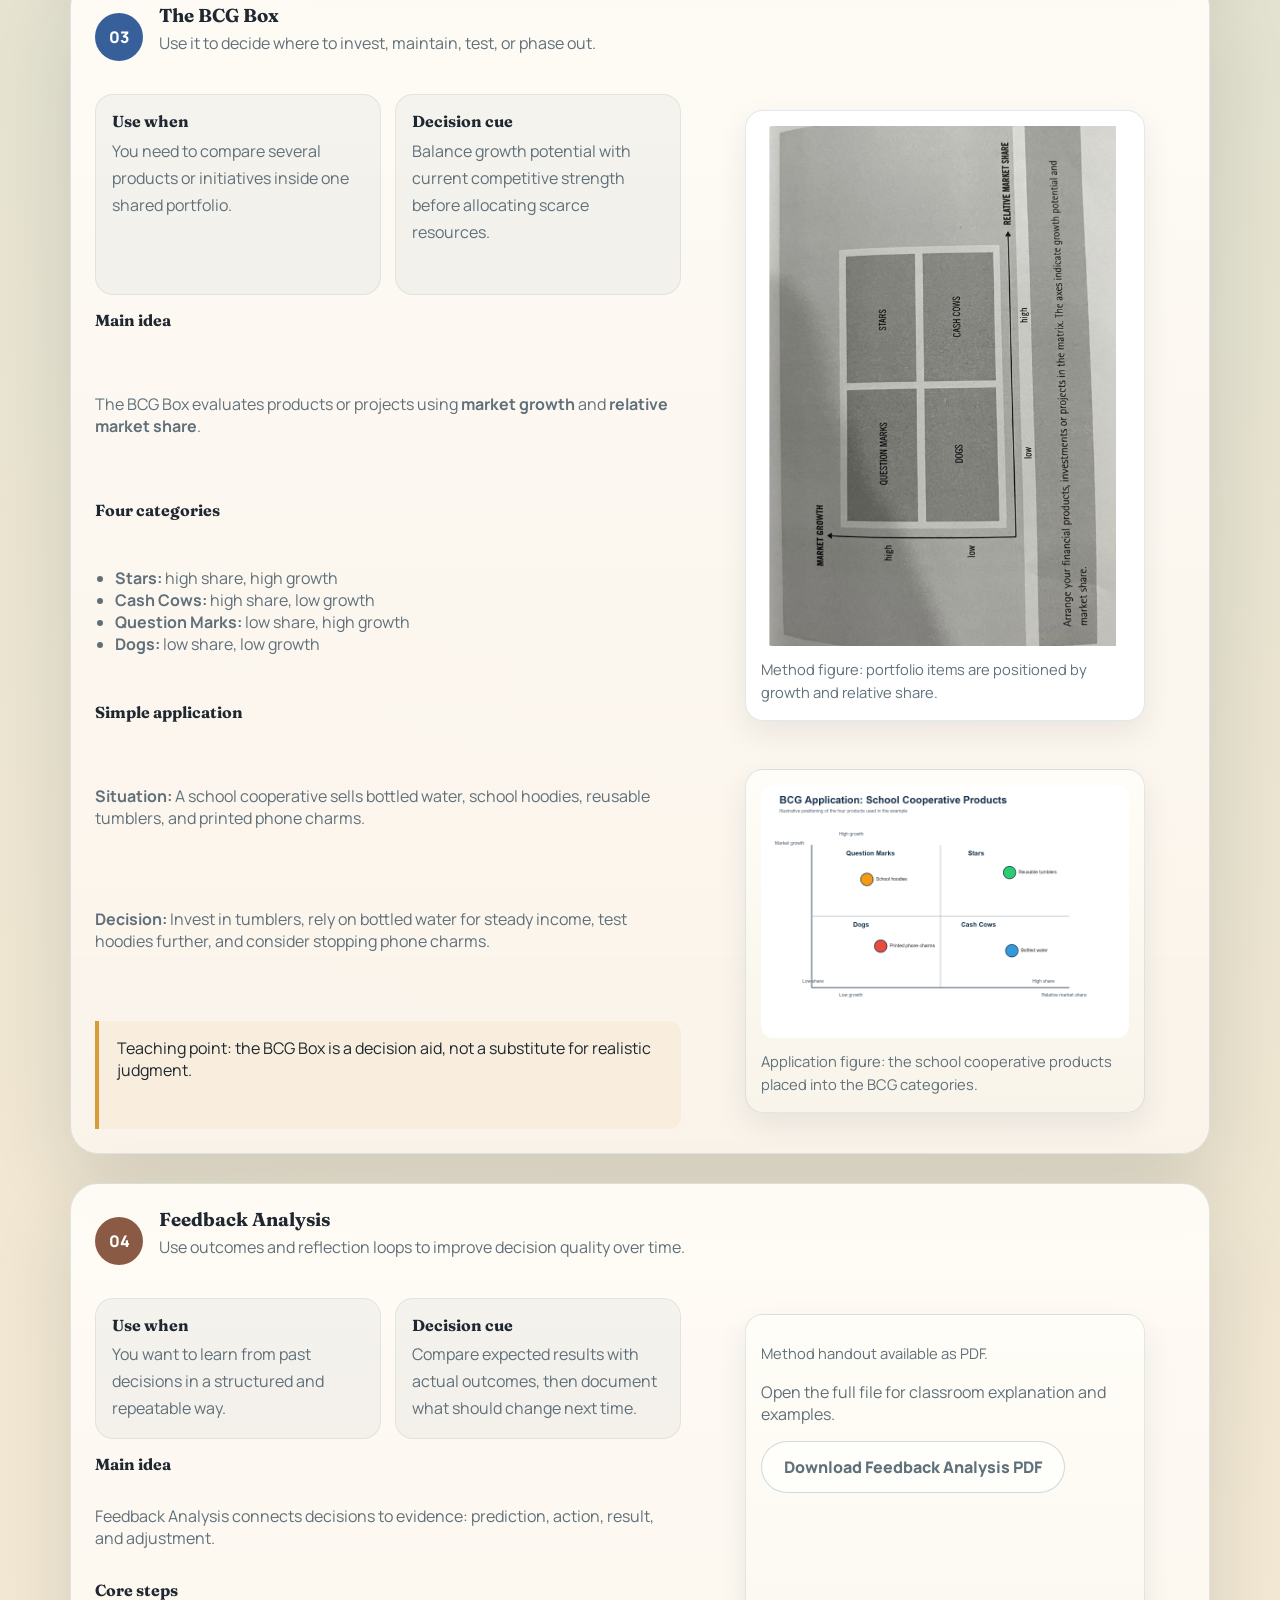
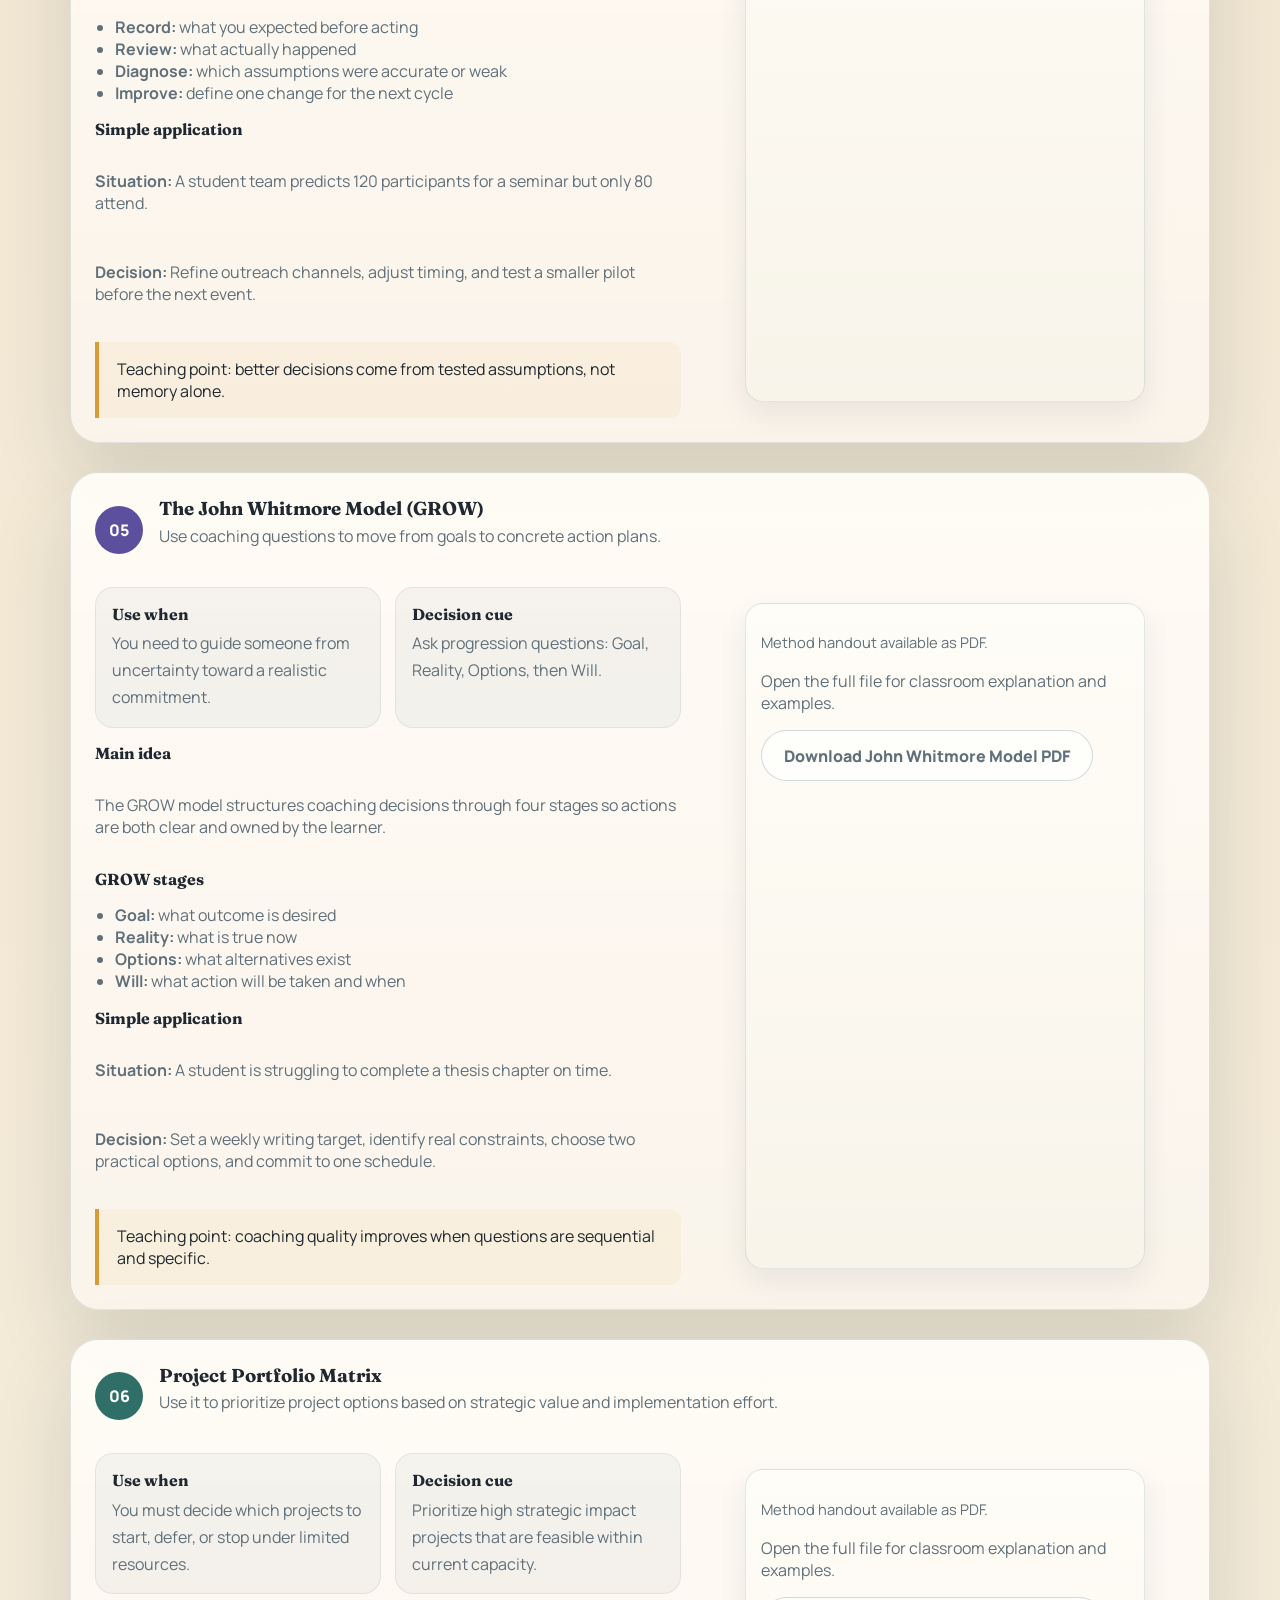
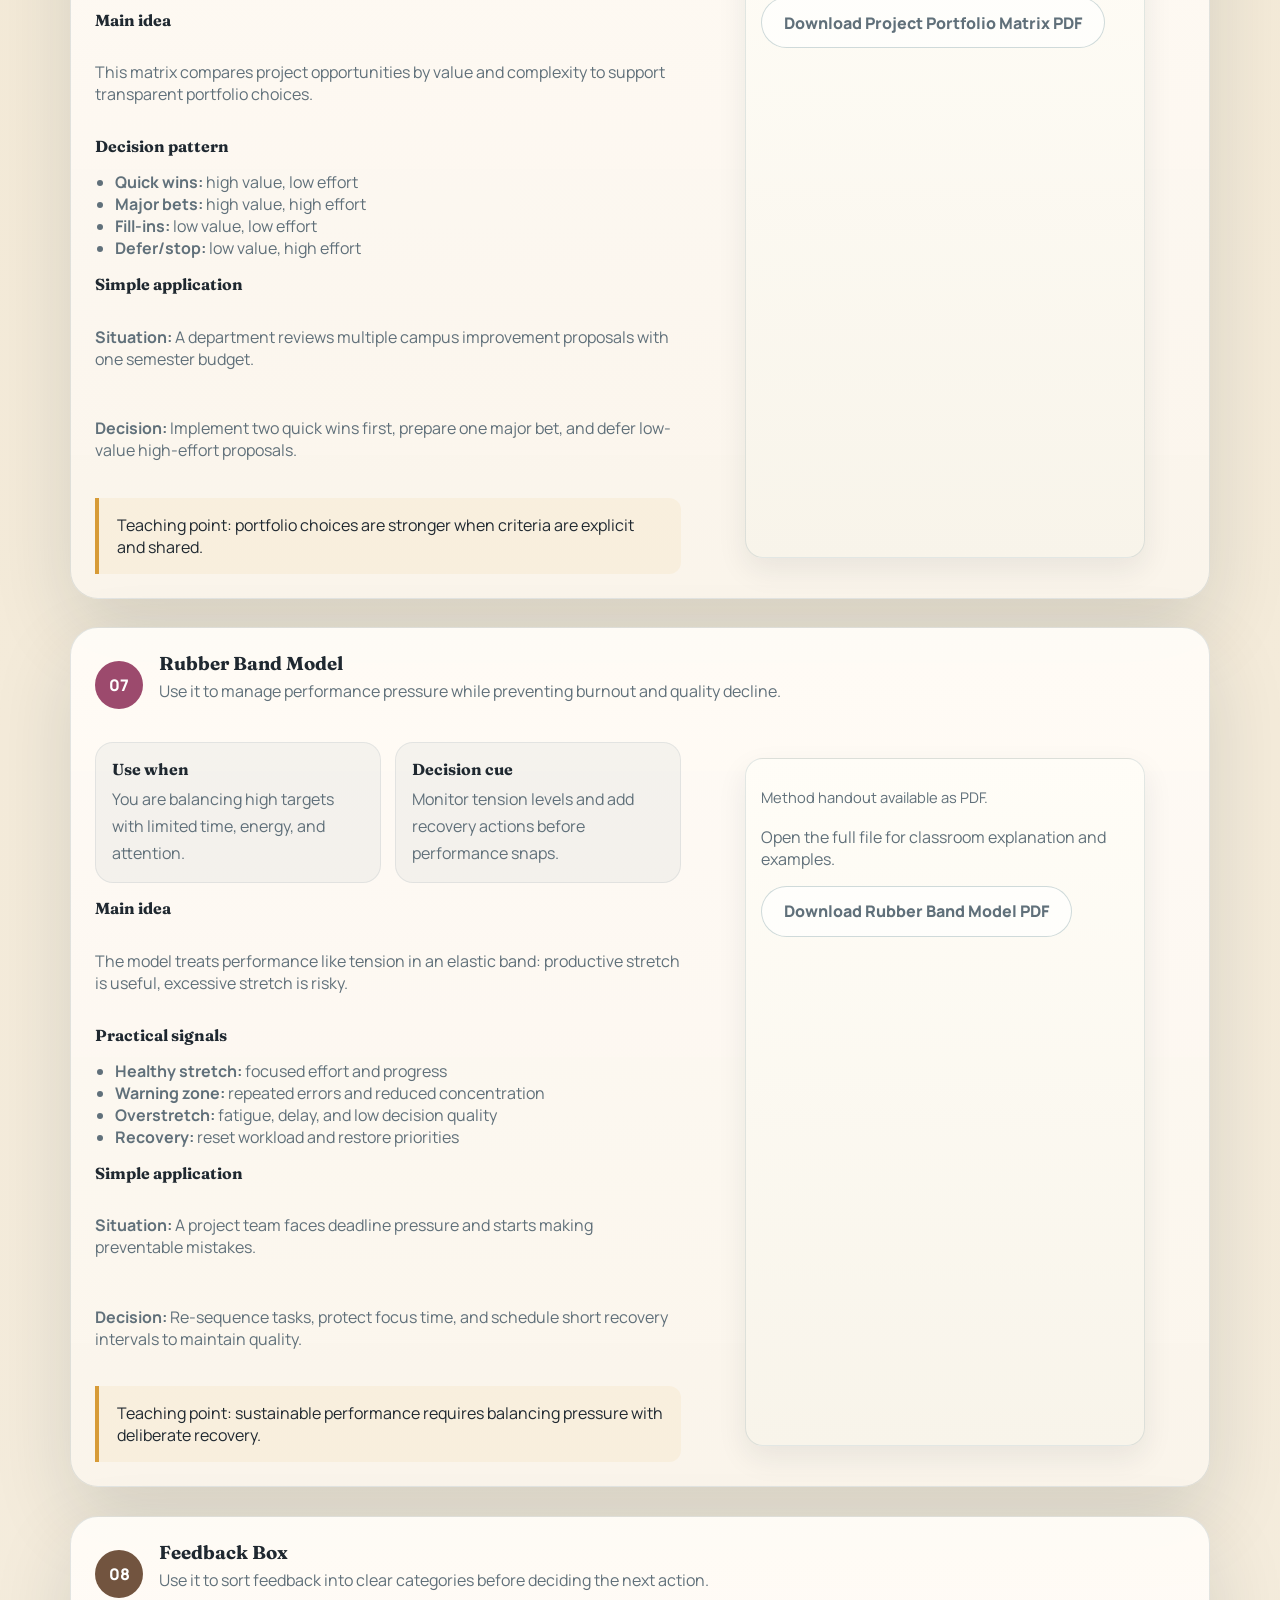
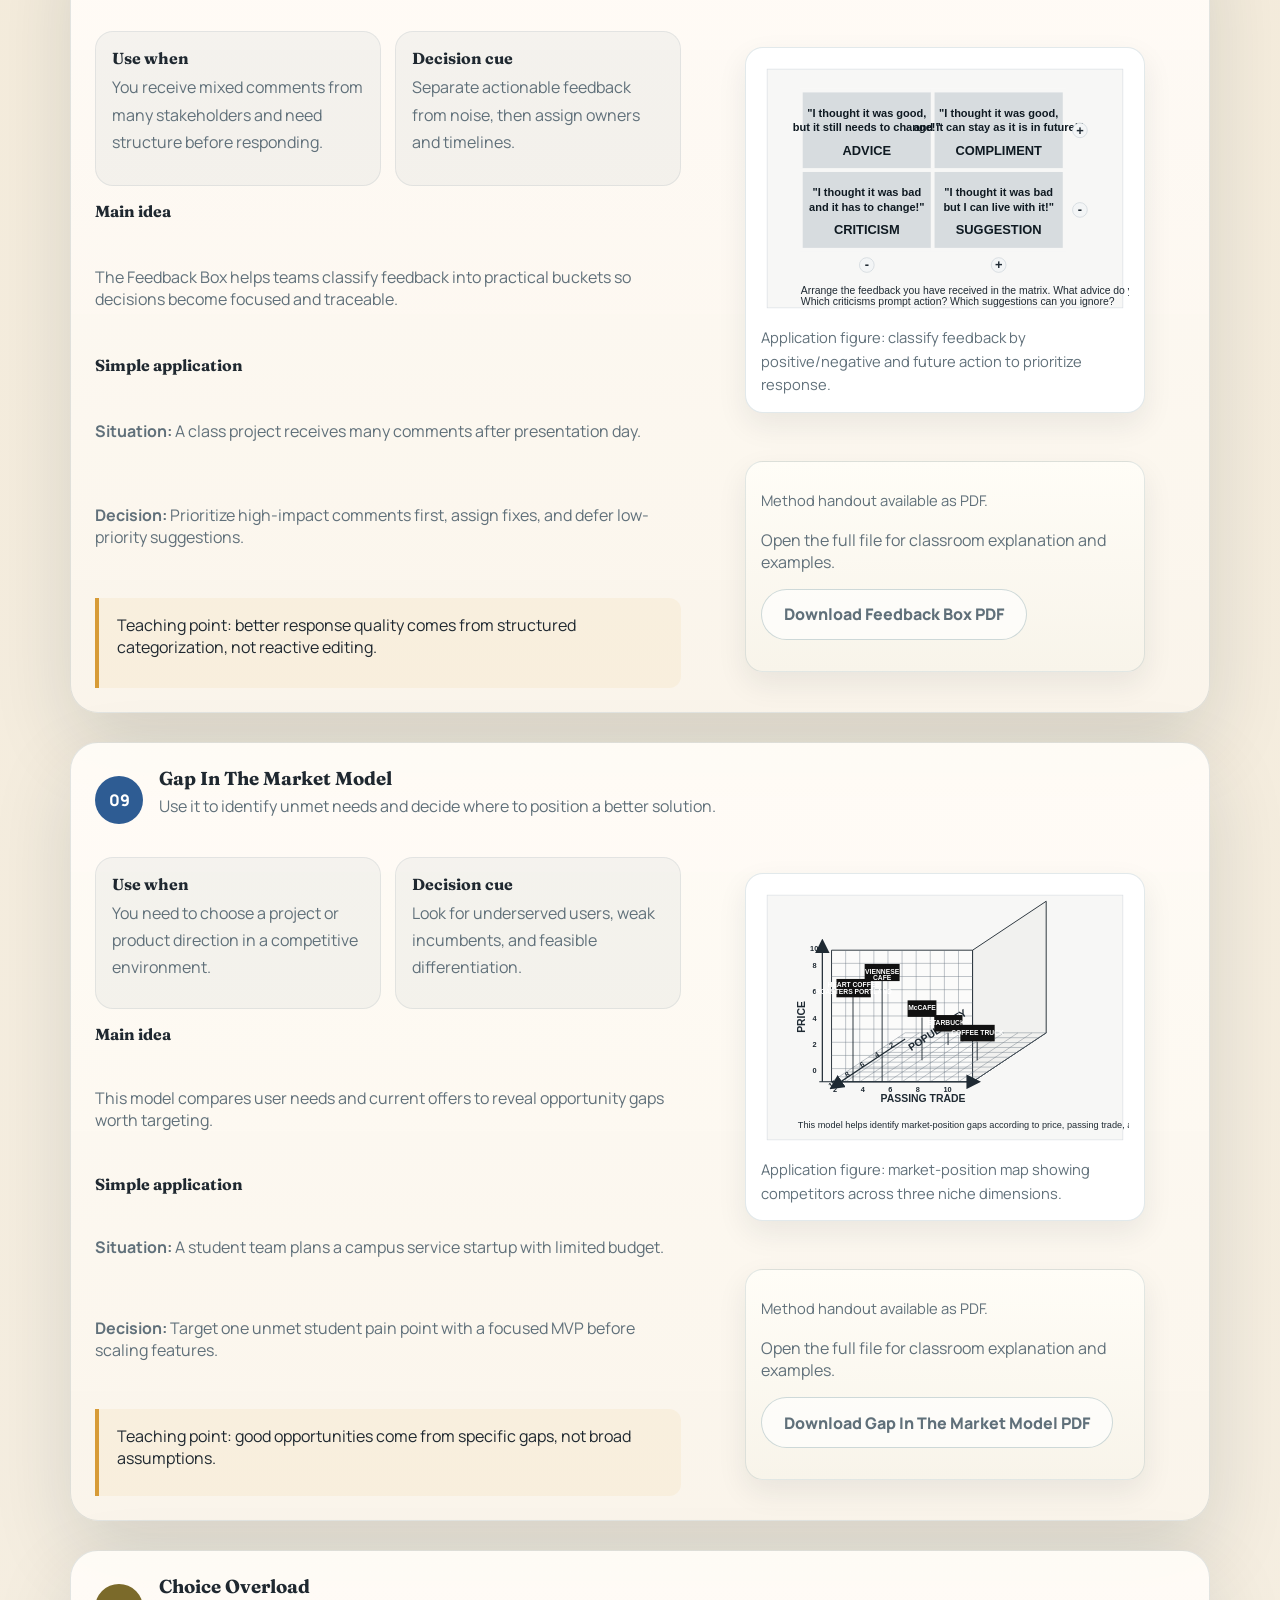
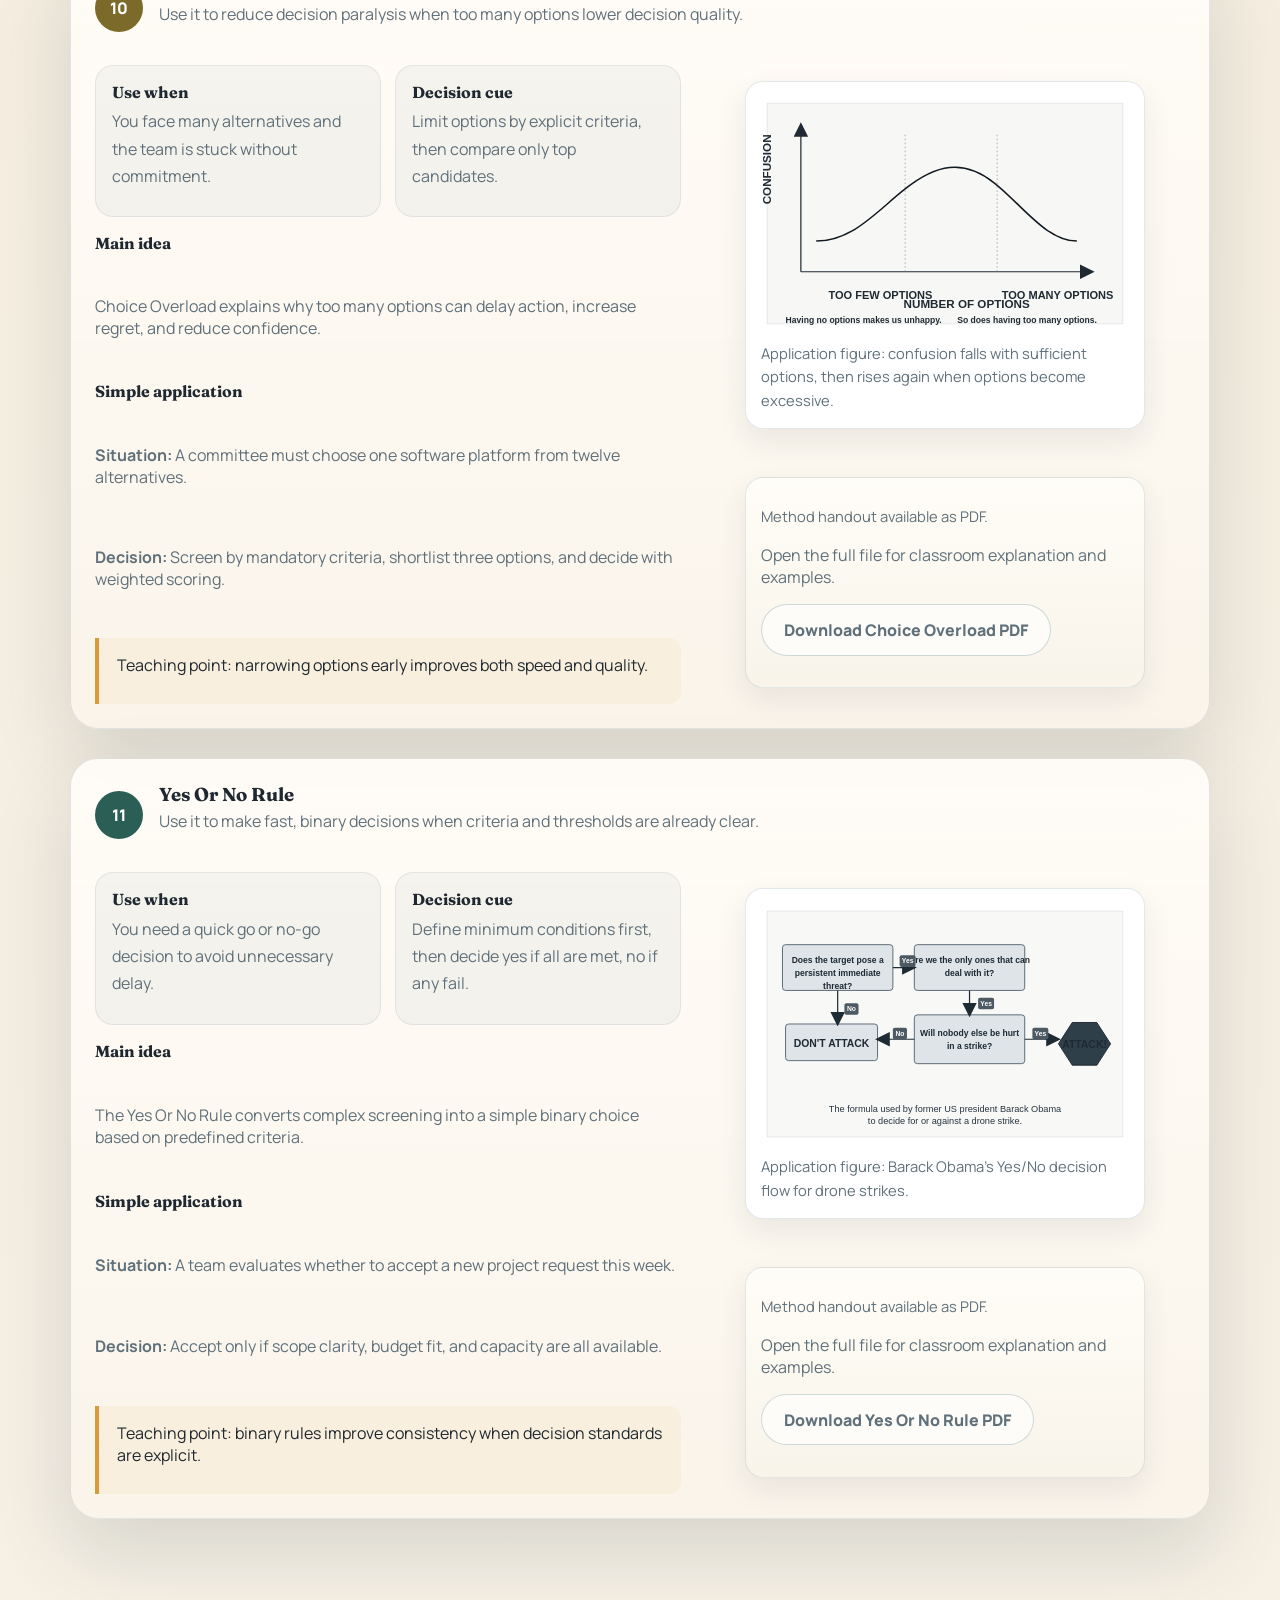
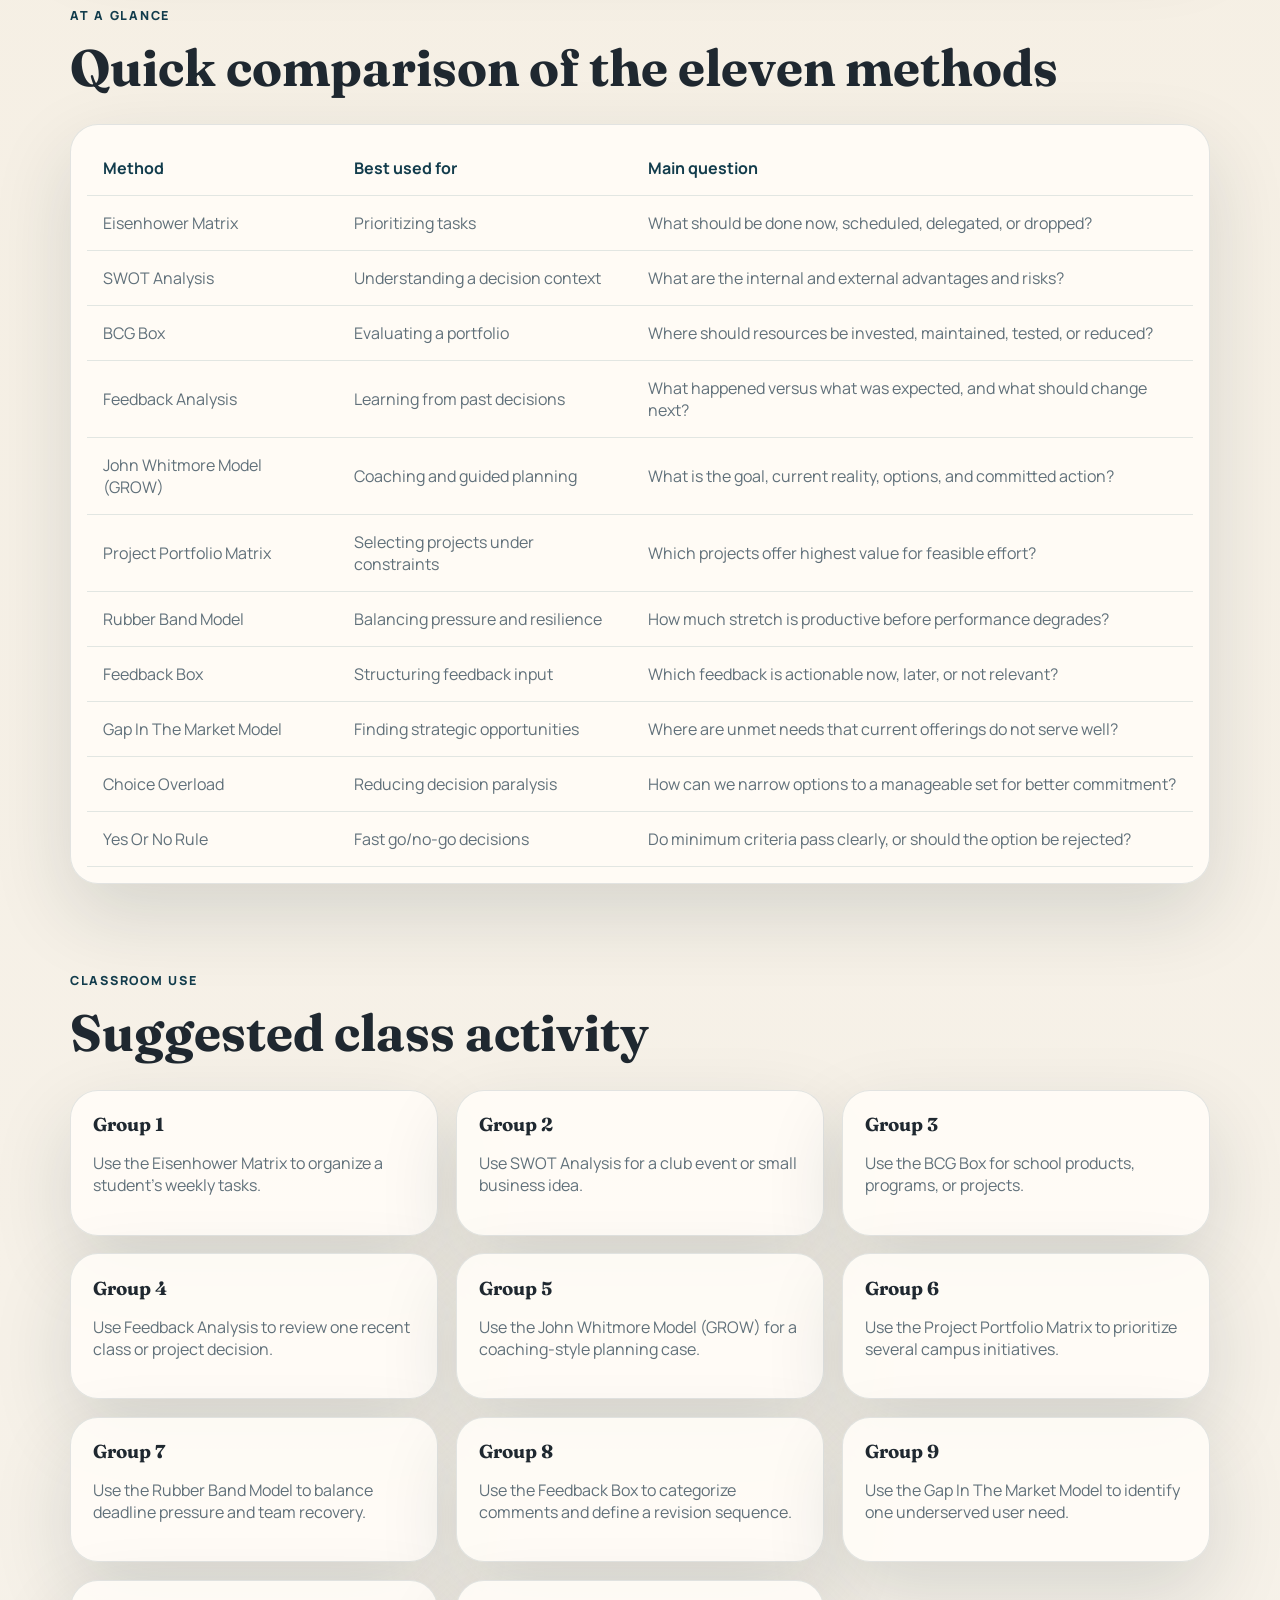
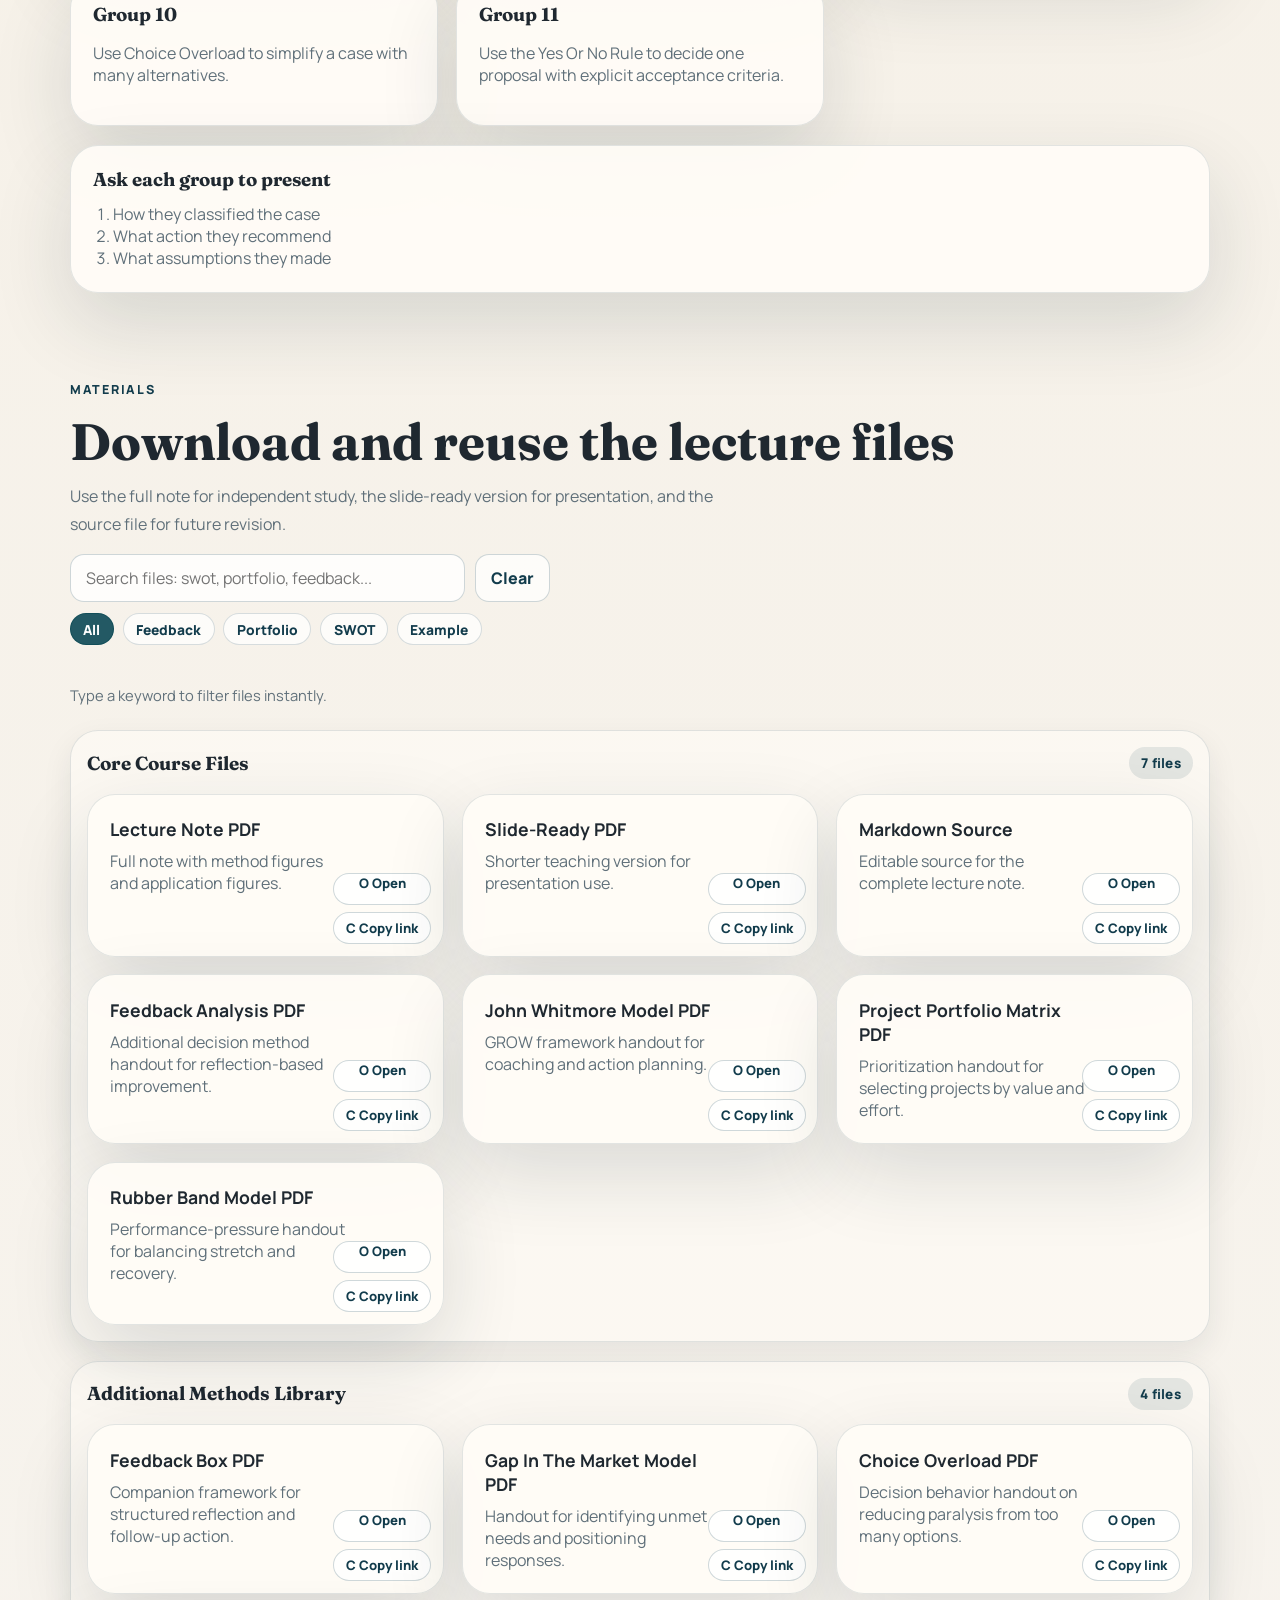
==== commit 8df48c3e: "Add Feedback Box figure to Method 08 right panel" ====
--- a/site-online/index.html
+++ b/site-online/index.html
@@ -512,6 +512,10 @@
             <blockquote>Teaching point: better response quality comes from structured categorization, not reactive editing.</blockquote>
           </div>
           <div class="method-card__visuals">
+            <figure class="figure-card">
+              <img src="application-figures/feedback-box-matrix.svg" alt="Feedback Box matrix with four quadrants: Advice, Compliment, Criticism, and Suggestion.">
+              <figcaption>Application figure: classify feedback by positive/negative and future action to prioritize response.</figcaption>
+            </figure>
             <figure class="figure-card figure-card--application">
               <figcaption>Method handout available as PDF.</figcaption>
               <p>Open the full file for classroom explanation and examples.</p>
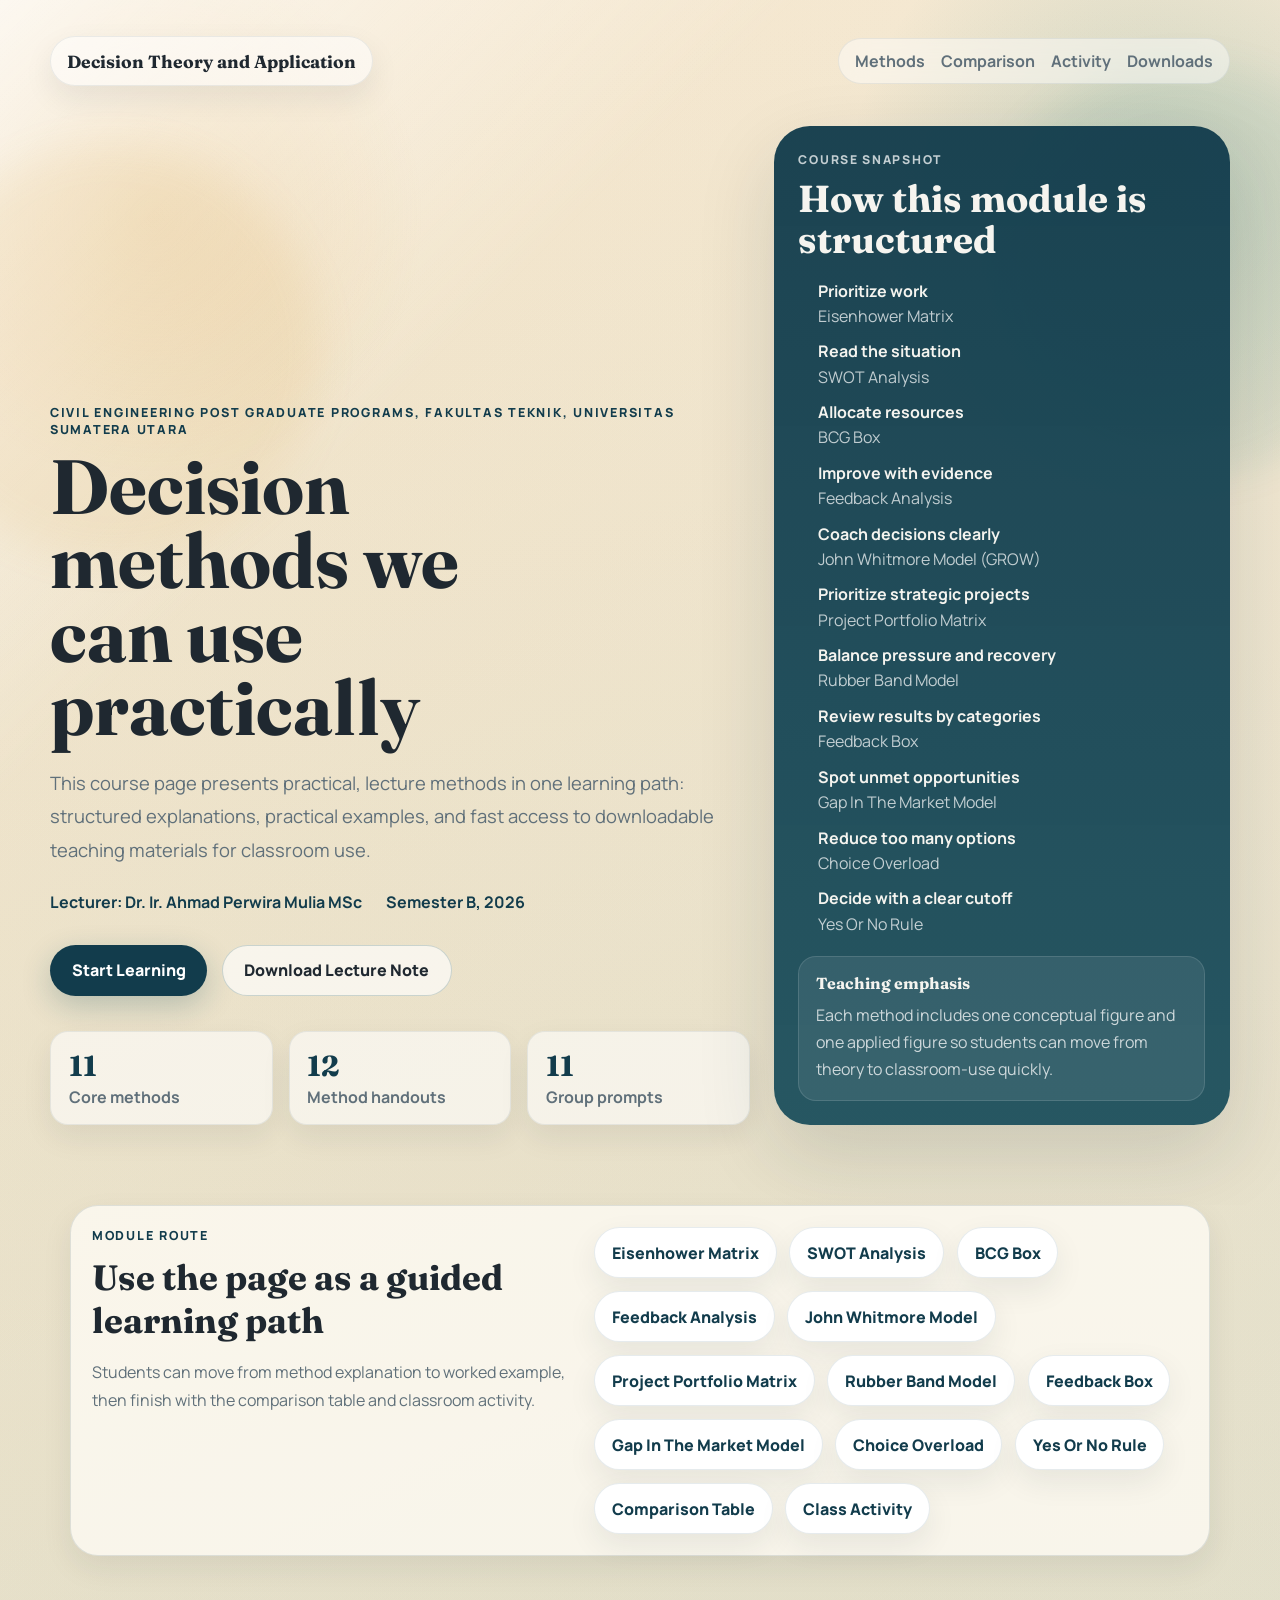
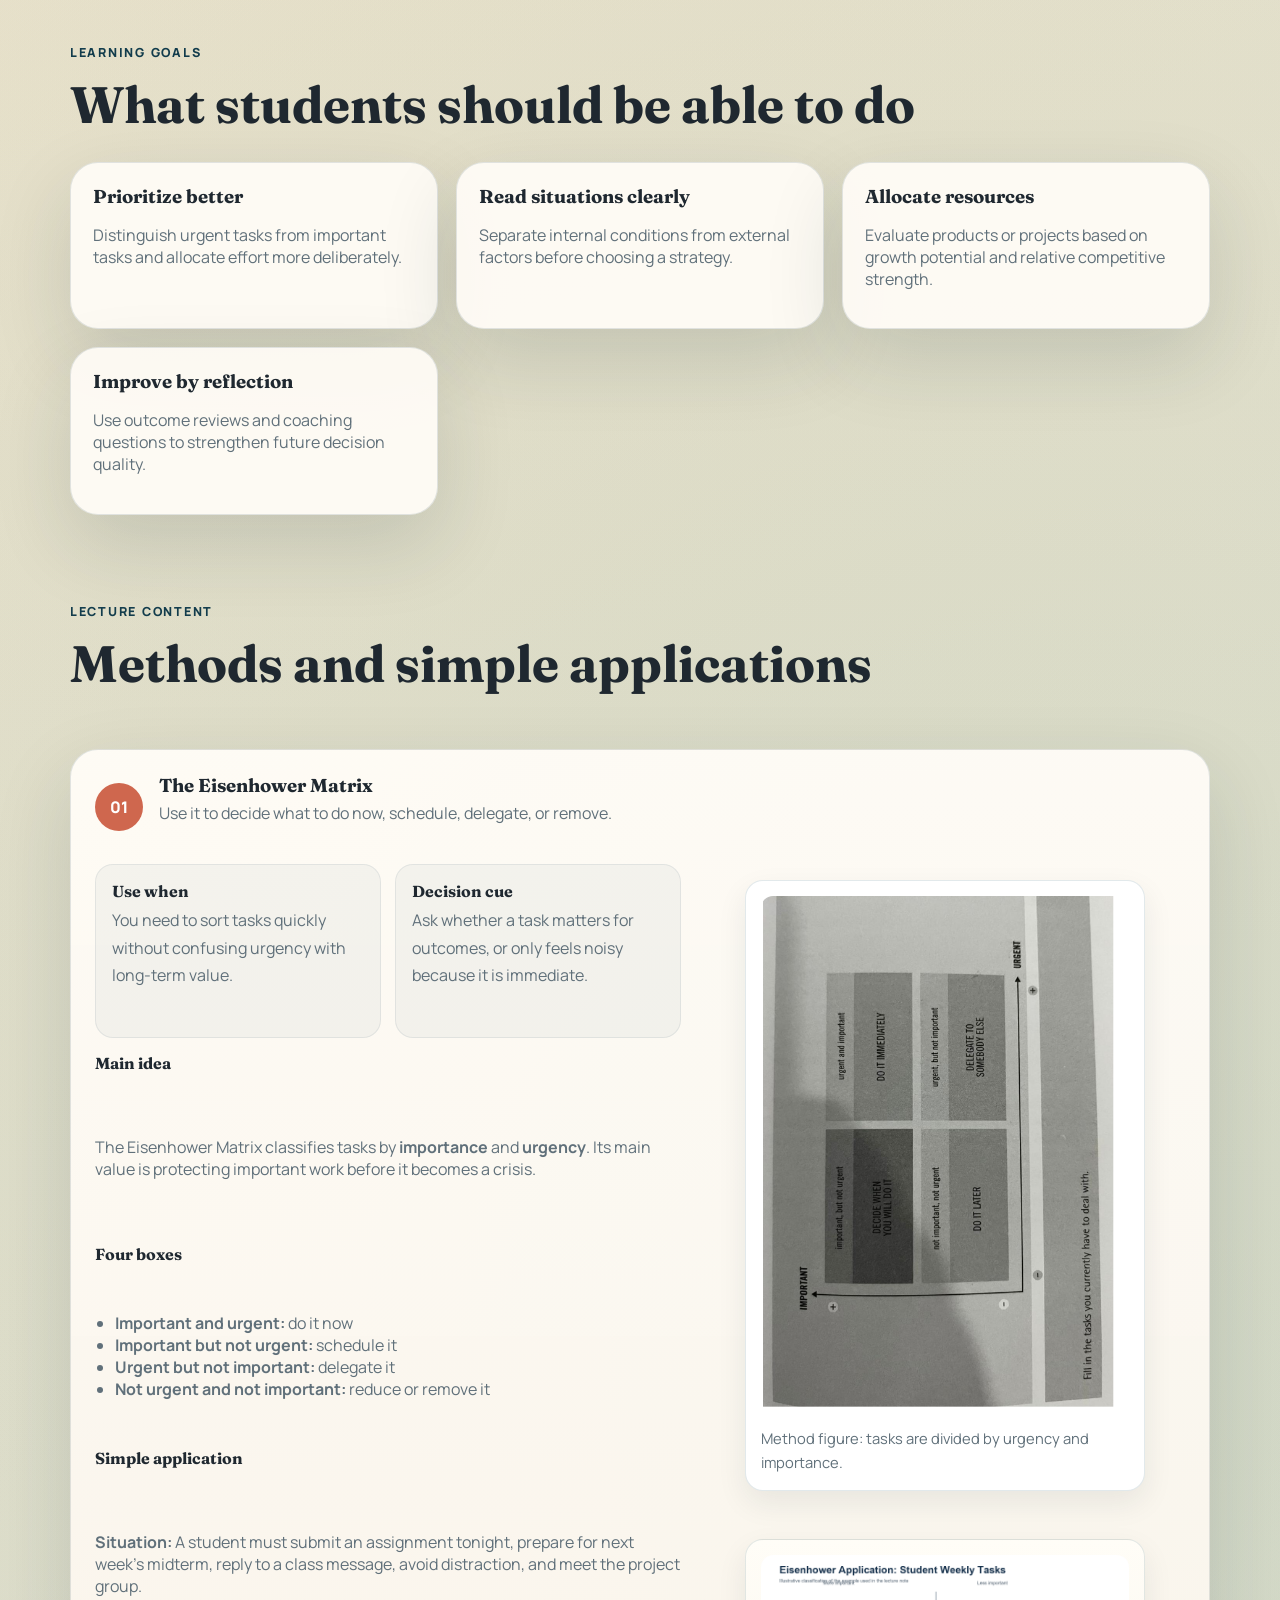
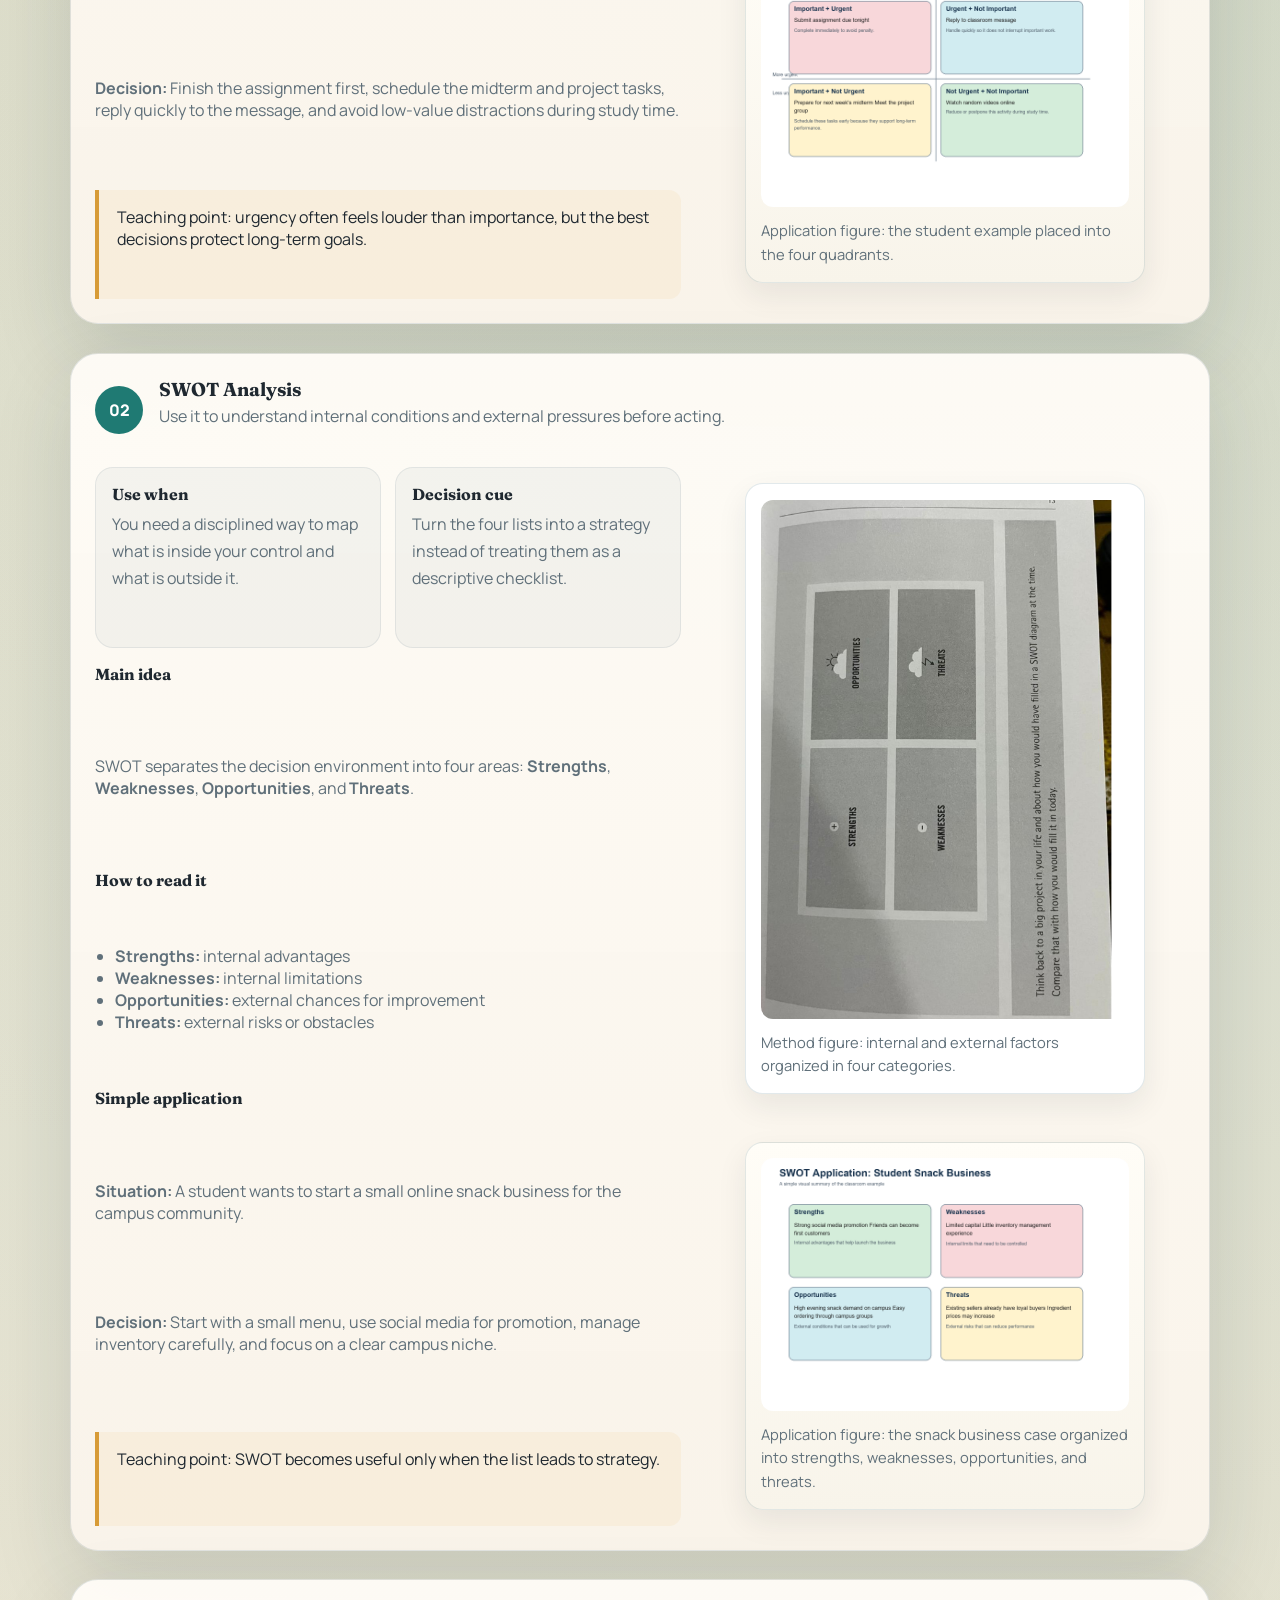
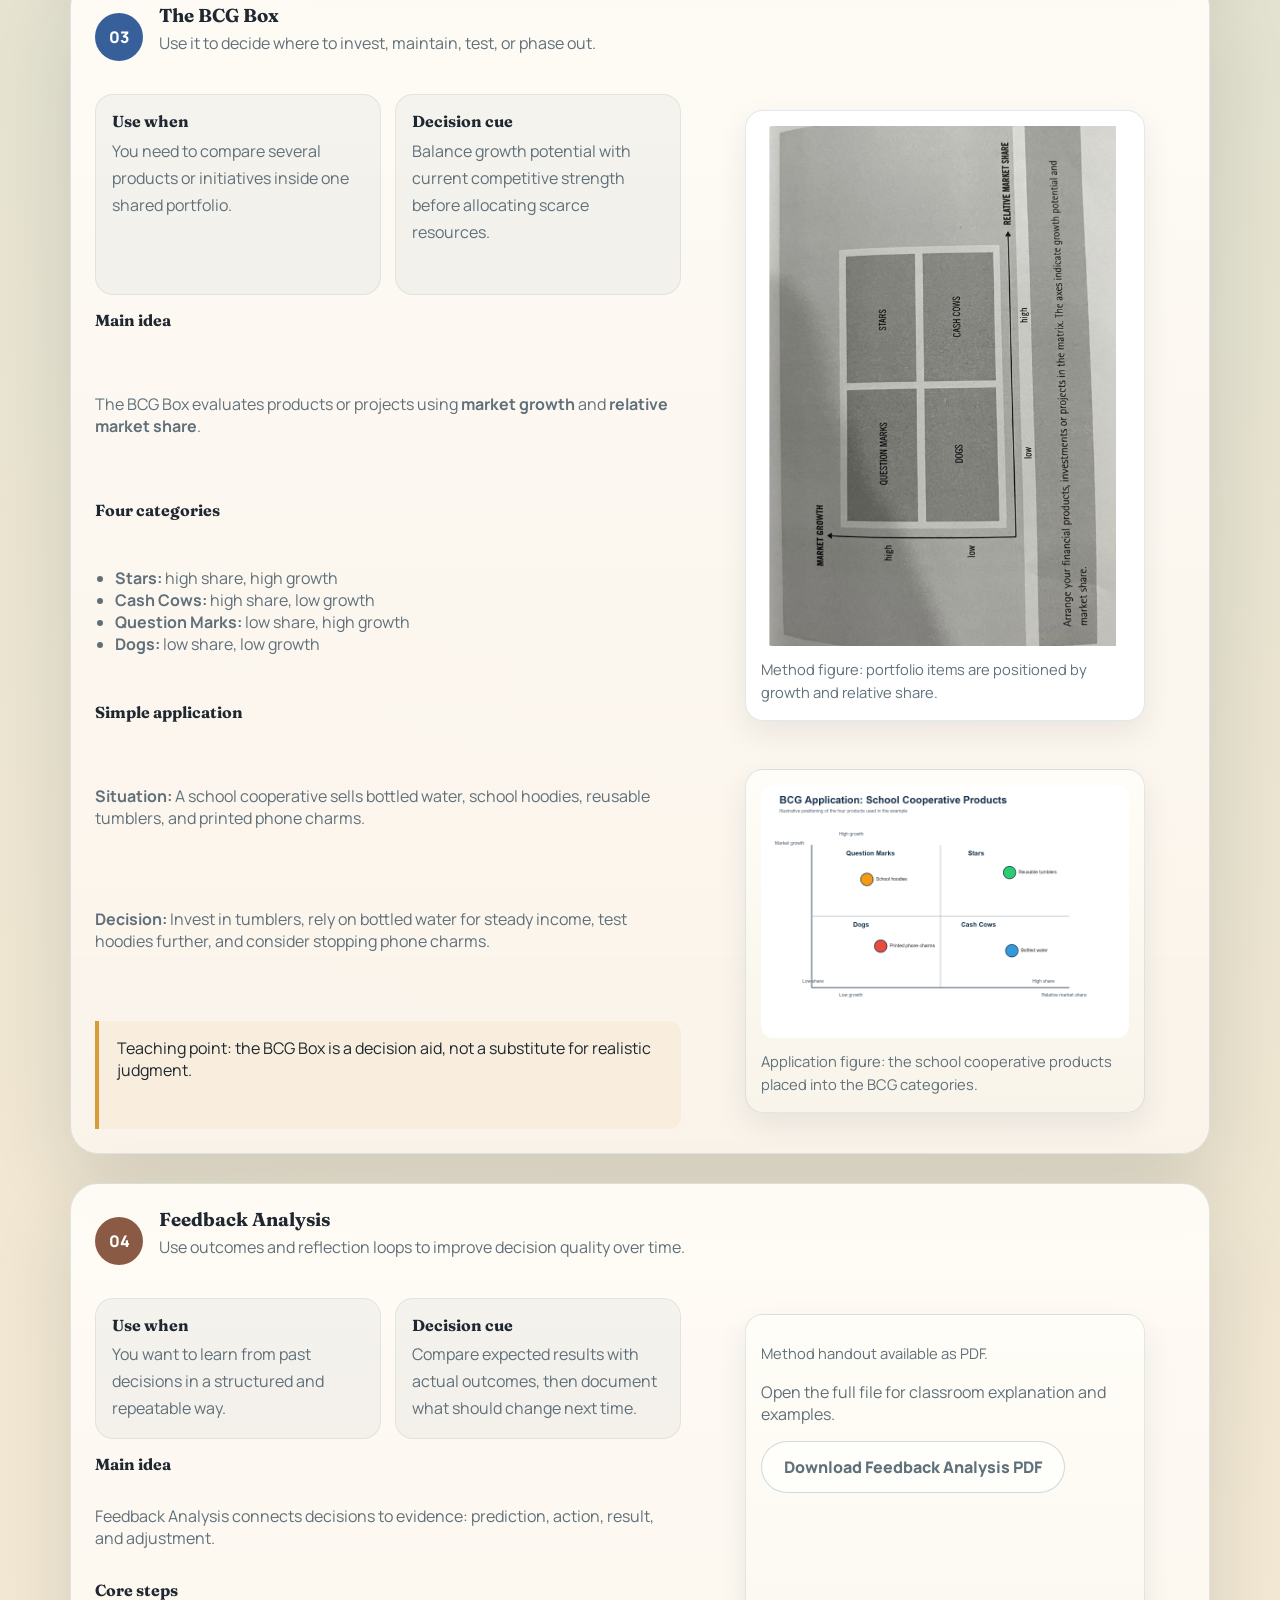
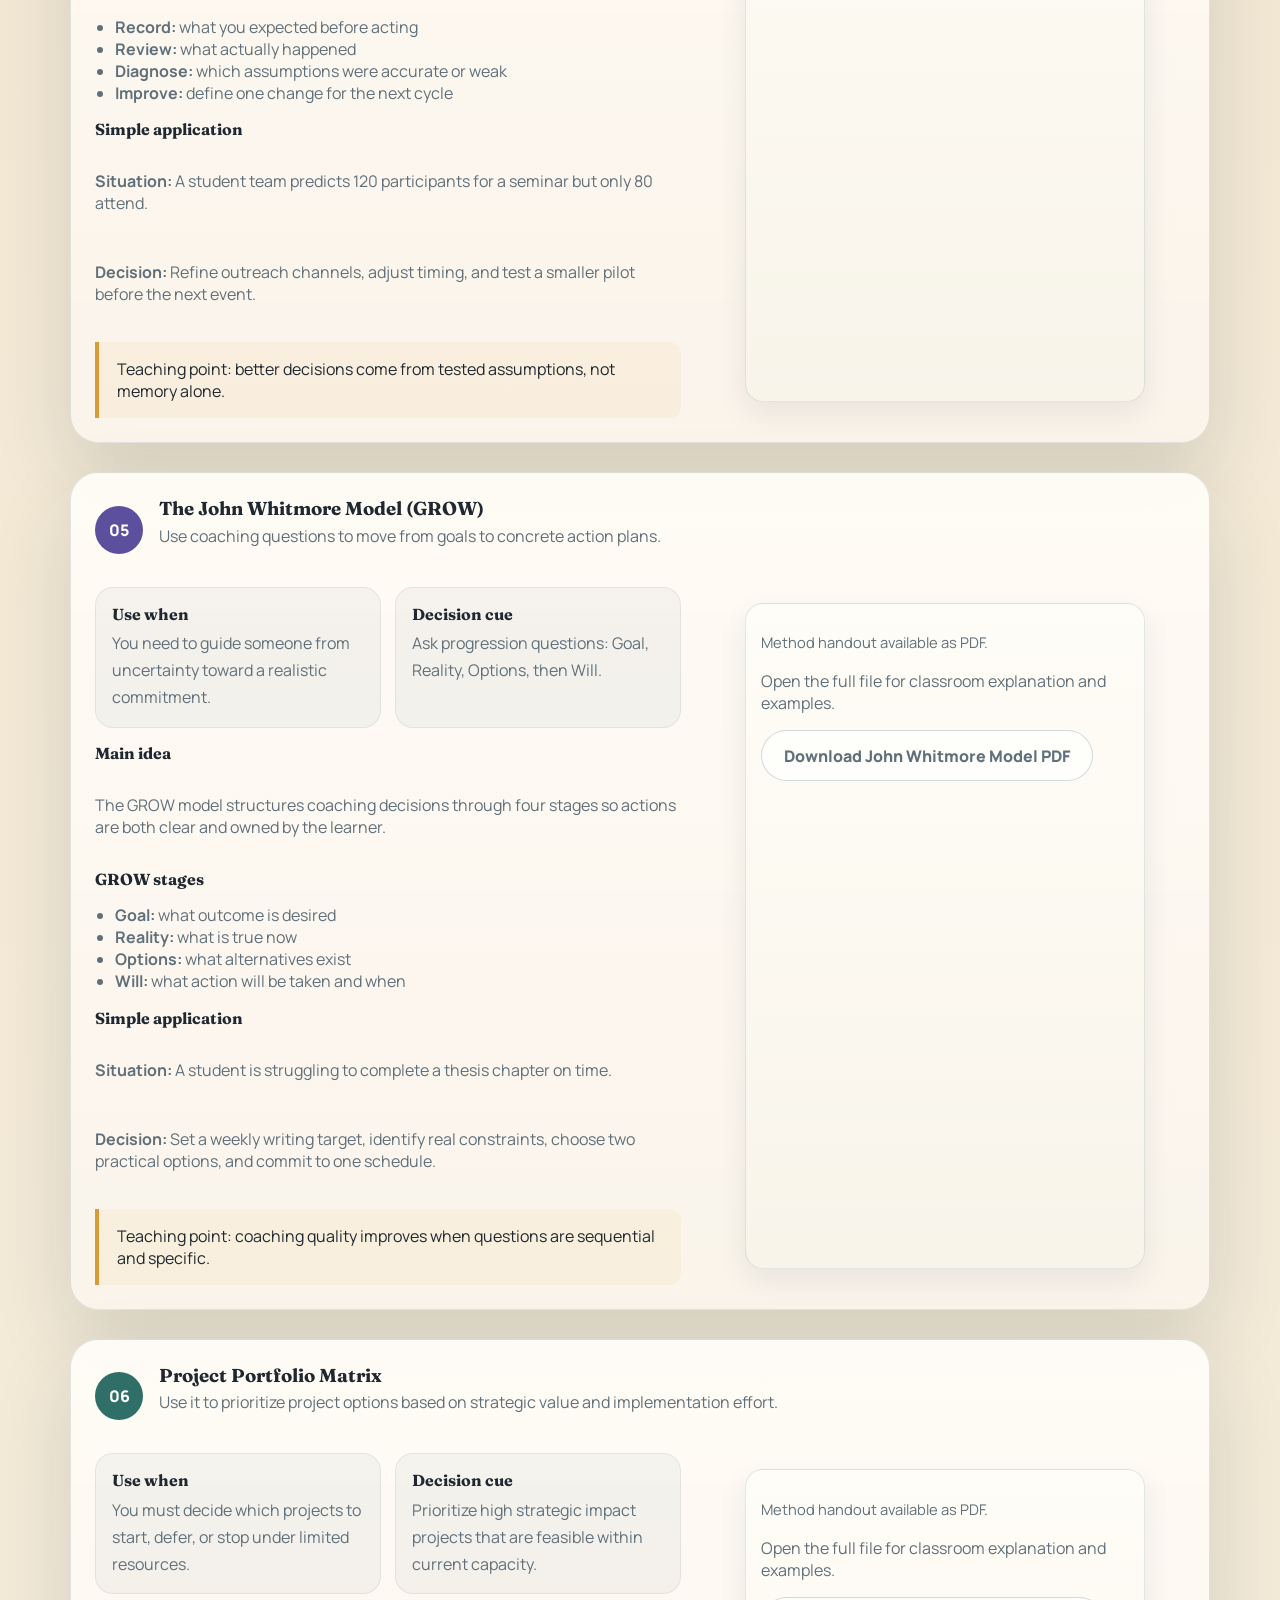
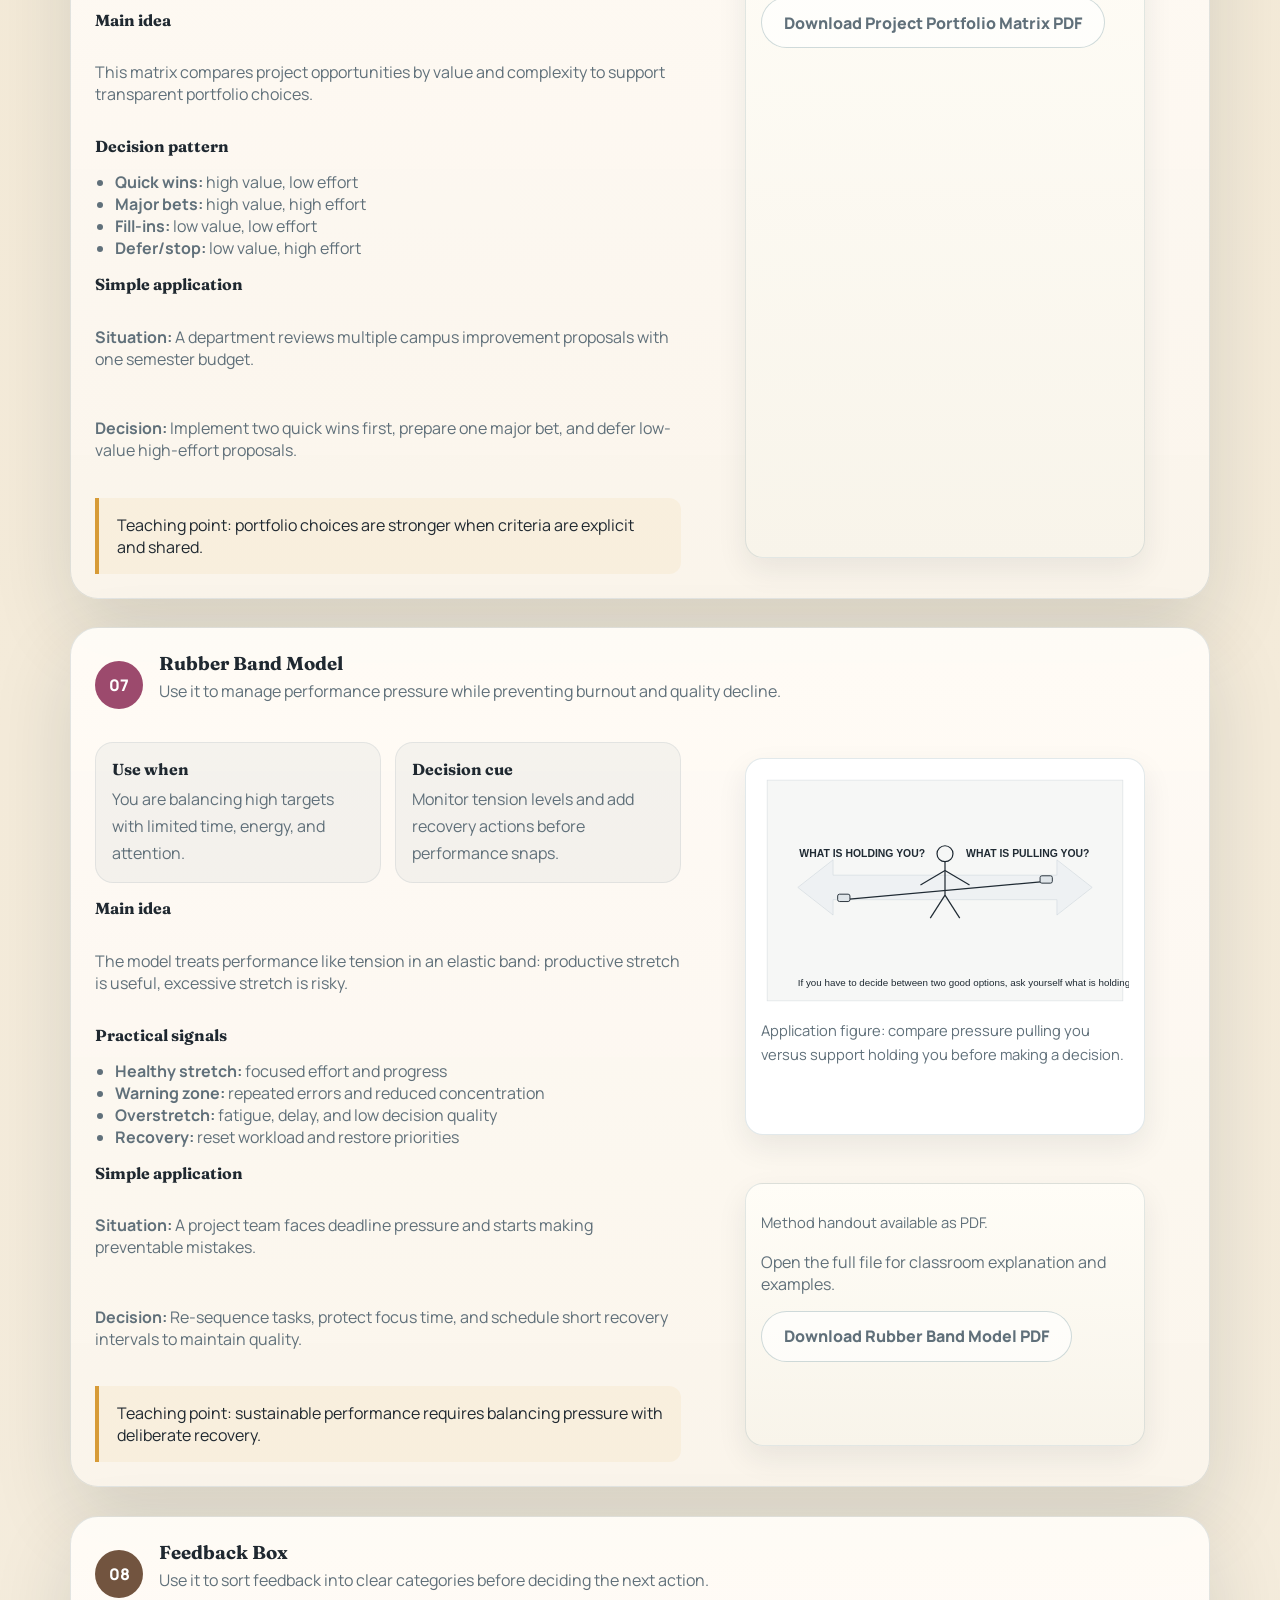
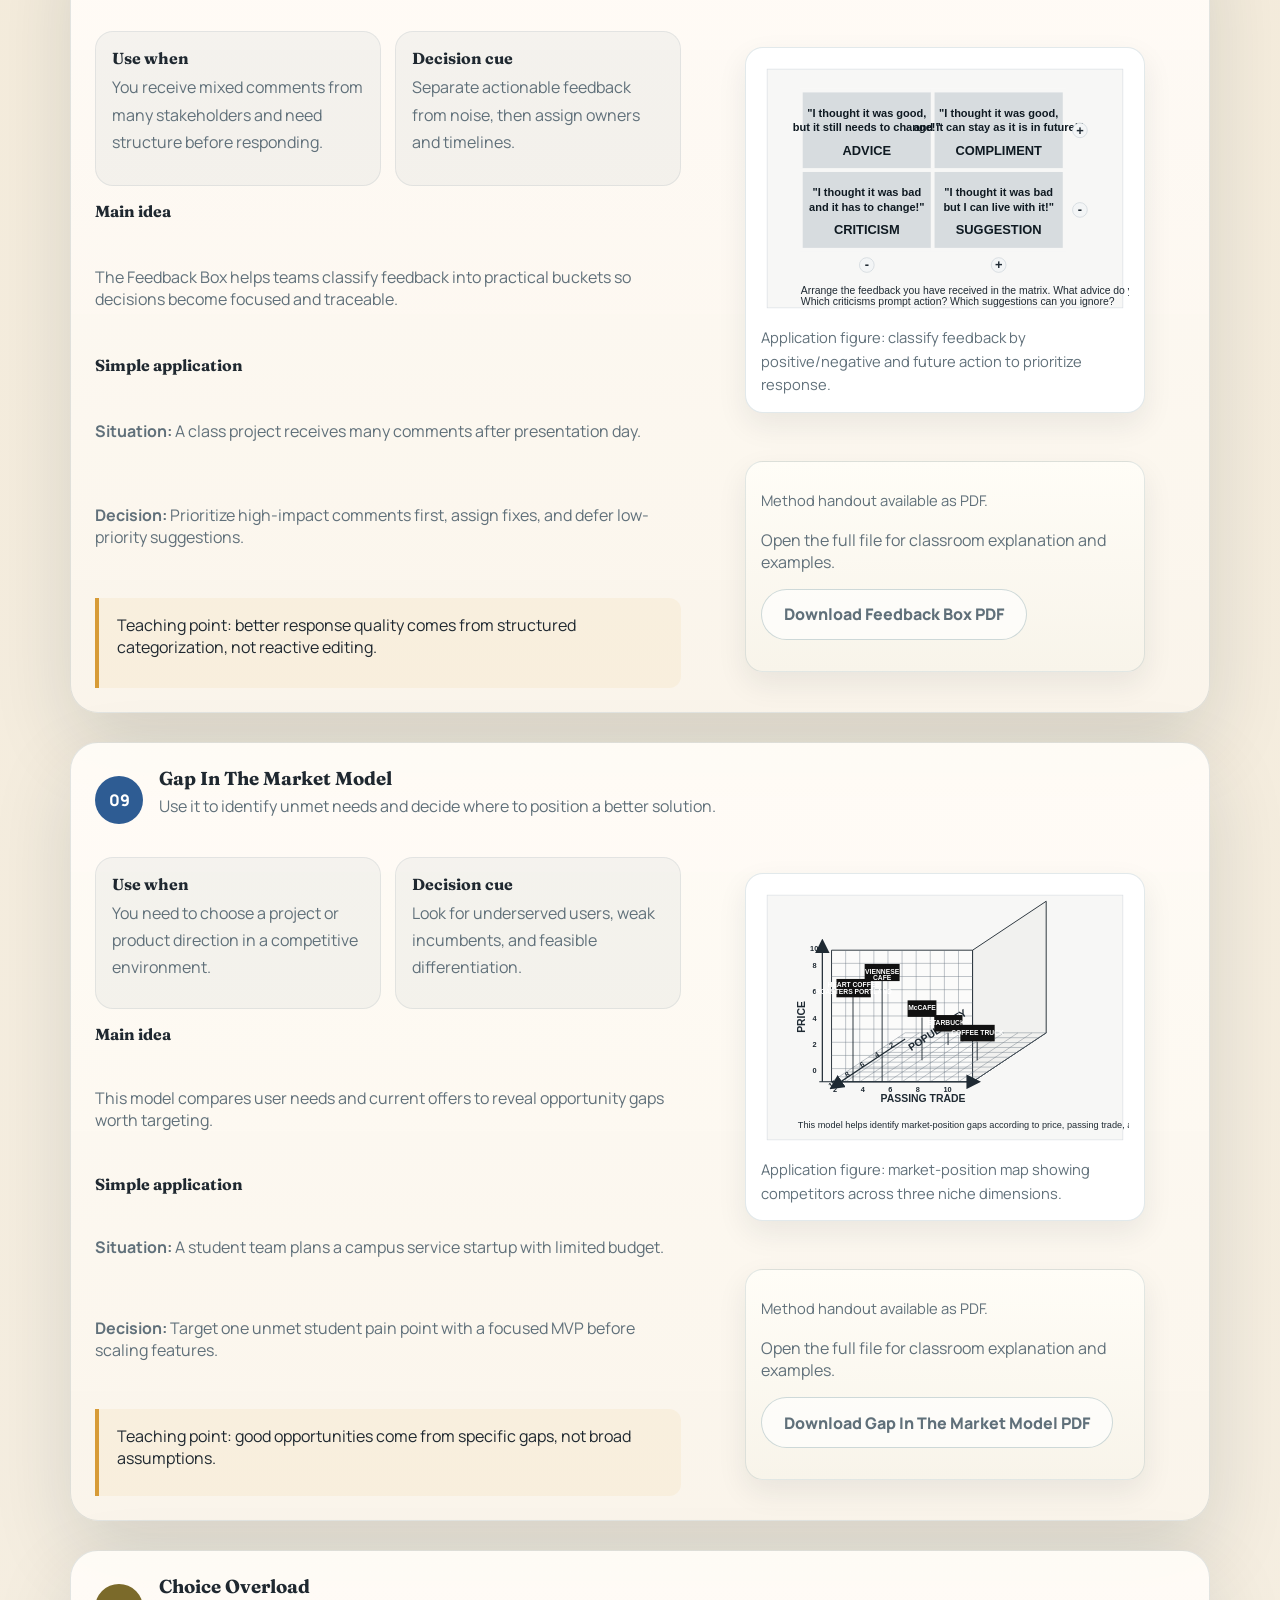
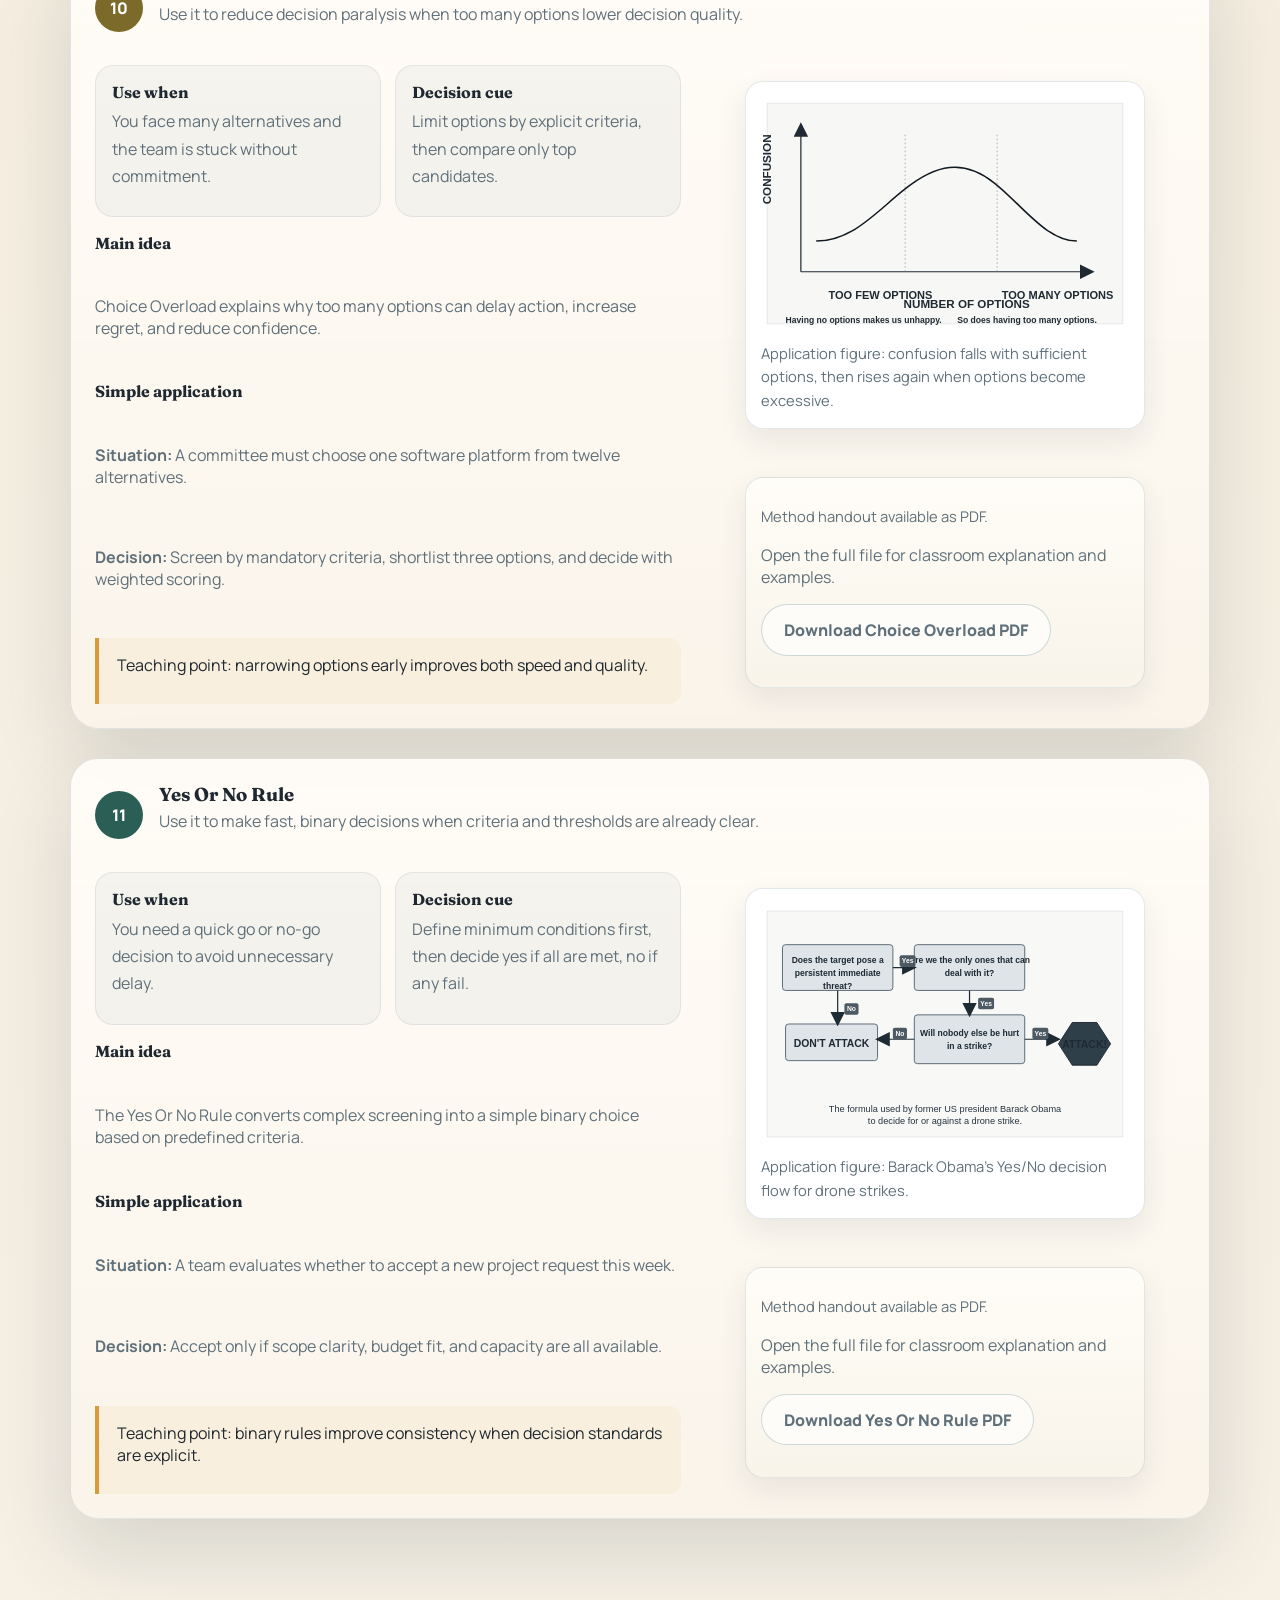
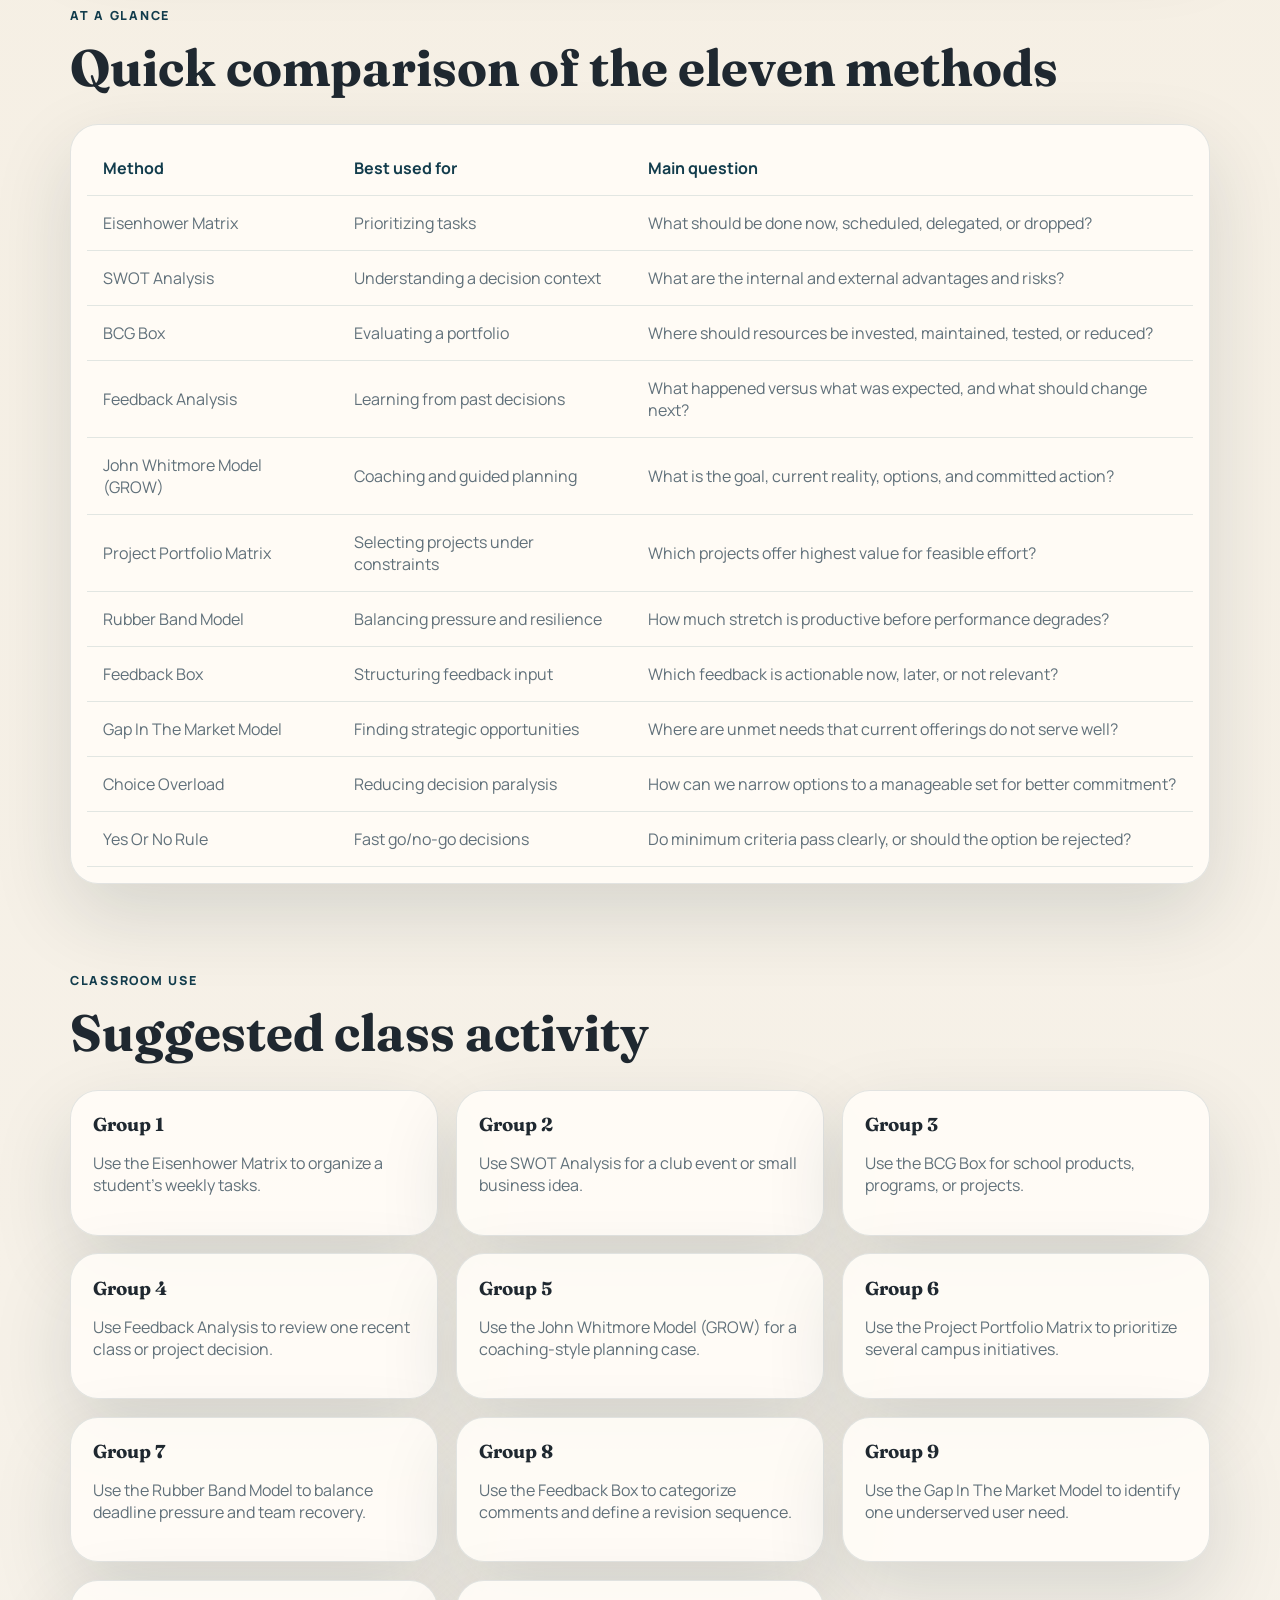
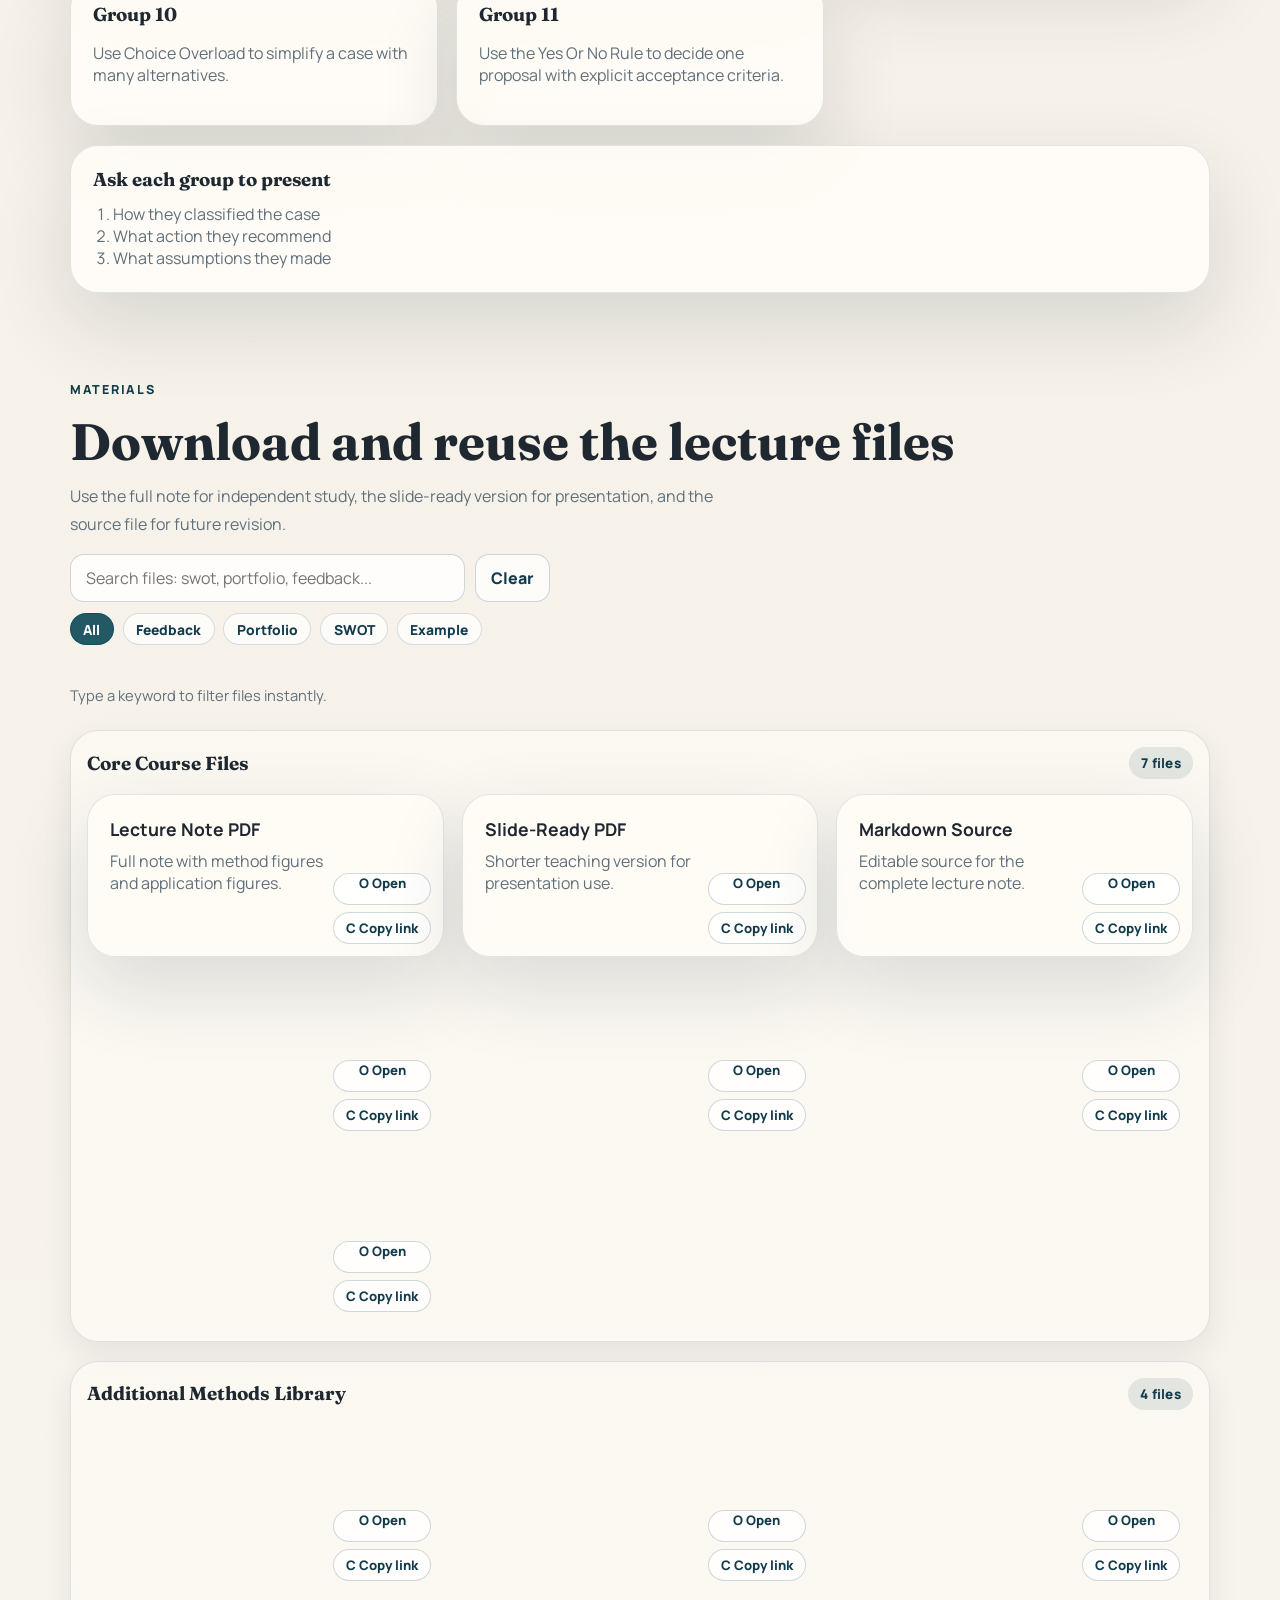
==== commit a3876433: "Add Rubber Band figure to Method 07 right panel" ====
--- a/site-online/index.html
+++ b/site-online/index.html
@@ -475,6 +475,10 @@
             <blockquote>Teaching point: sustainable performance requires balancing pressure with deliberate recovery.</blockquote>
           </div>
           <div class="method-card__visuals">
+            <figure class="figure-card">
+              <img src="application-figures/rubber-band-balance-arrow.svg" alt="Rubber Band Model figure showing what is pulling you and what is holding you on a balancing bar.">
+              <figcaption>Application figure: compare pressure pulling you versus support holding you before making a decision.</figcaption>
+            </figure>
             <figure class="figure-card figure-card--application">
               <figcaption>Method handout available as PDF.</figcaption>
               <p>Open the full file for classroom explanation and examples.</p>
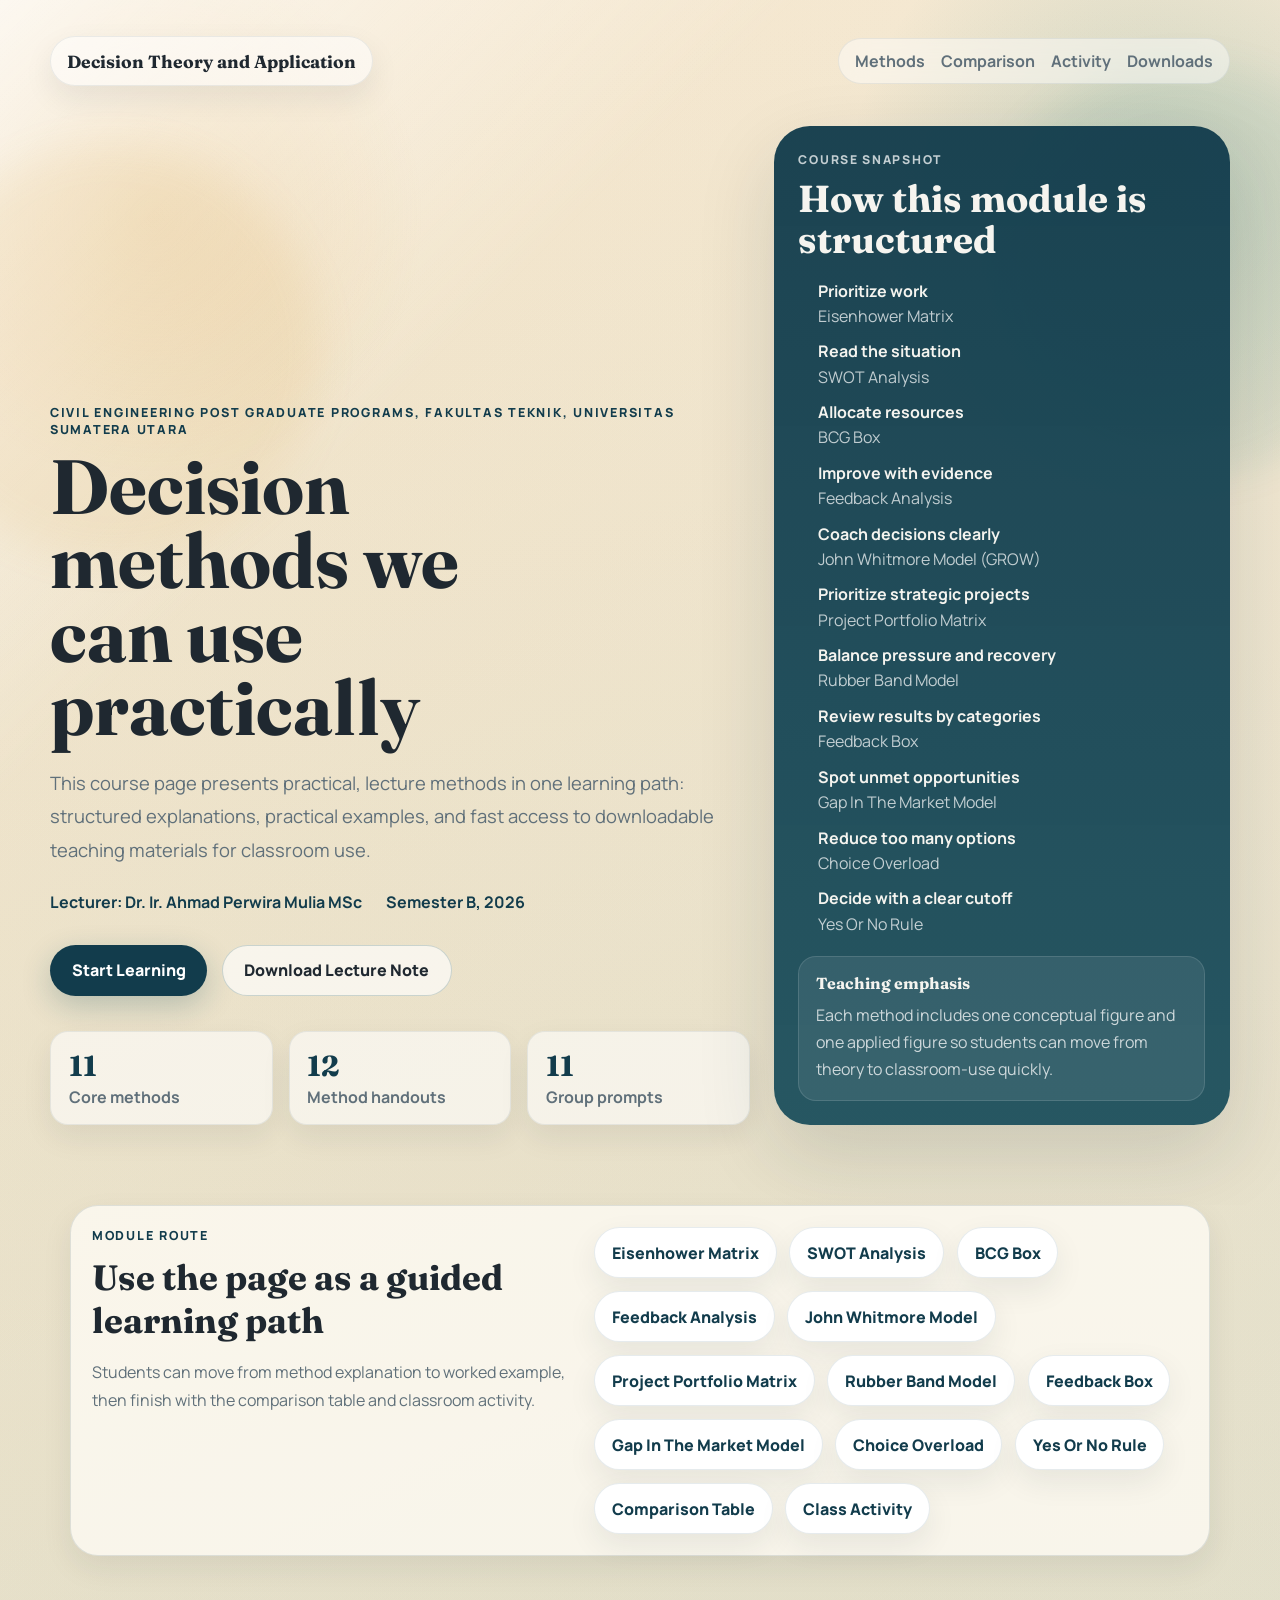
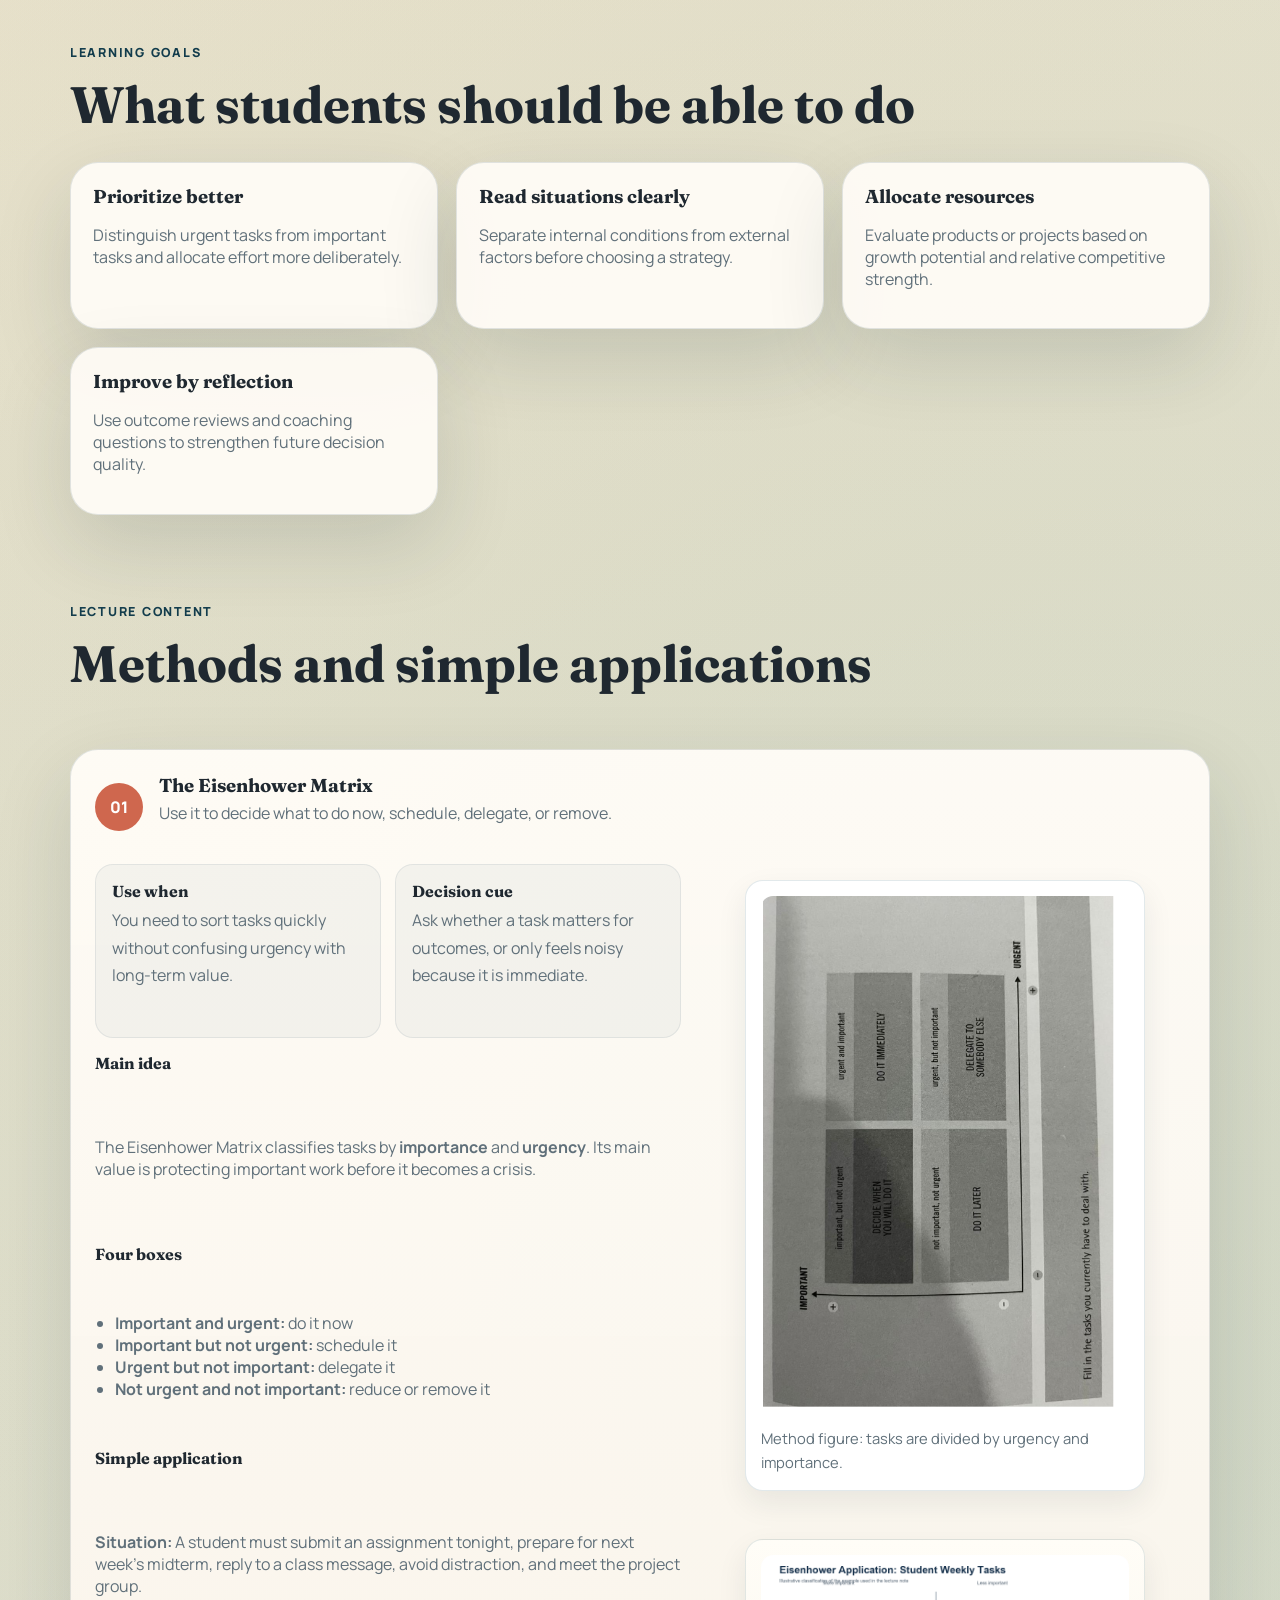
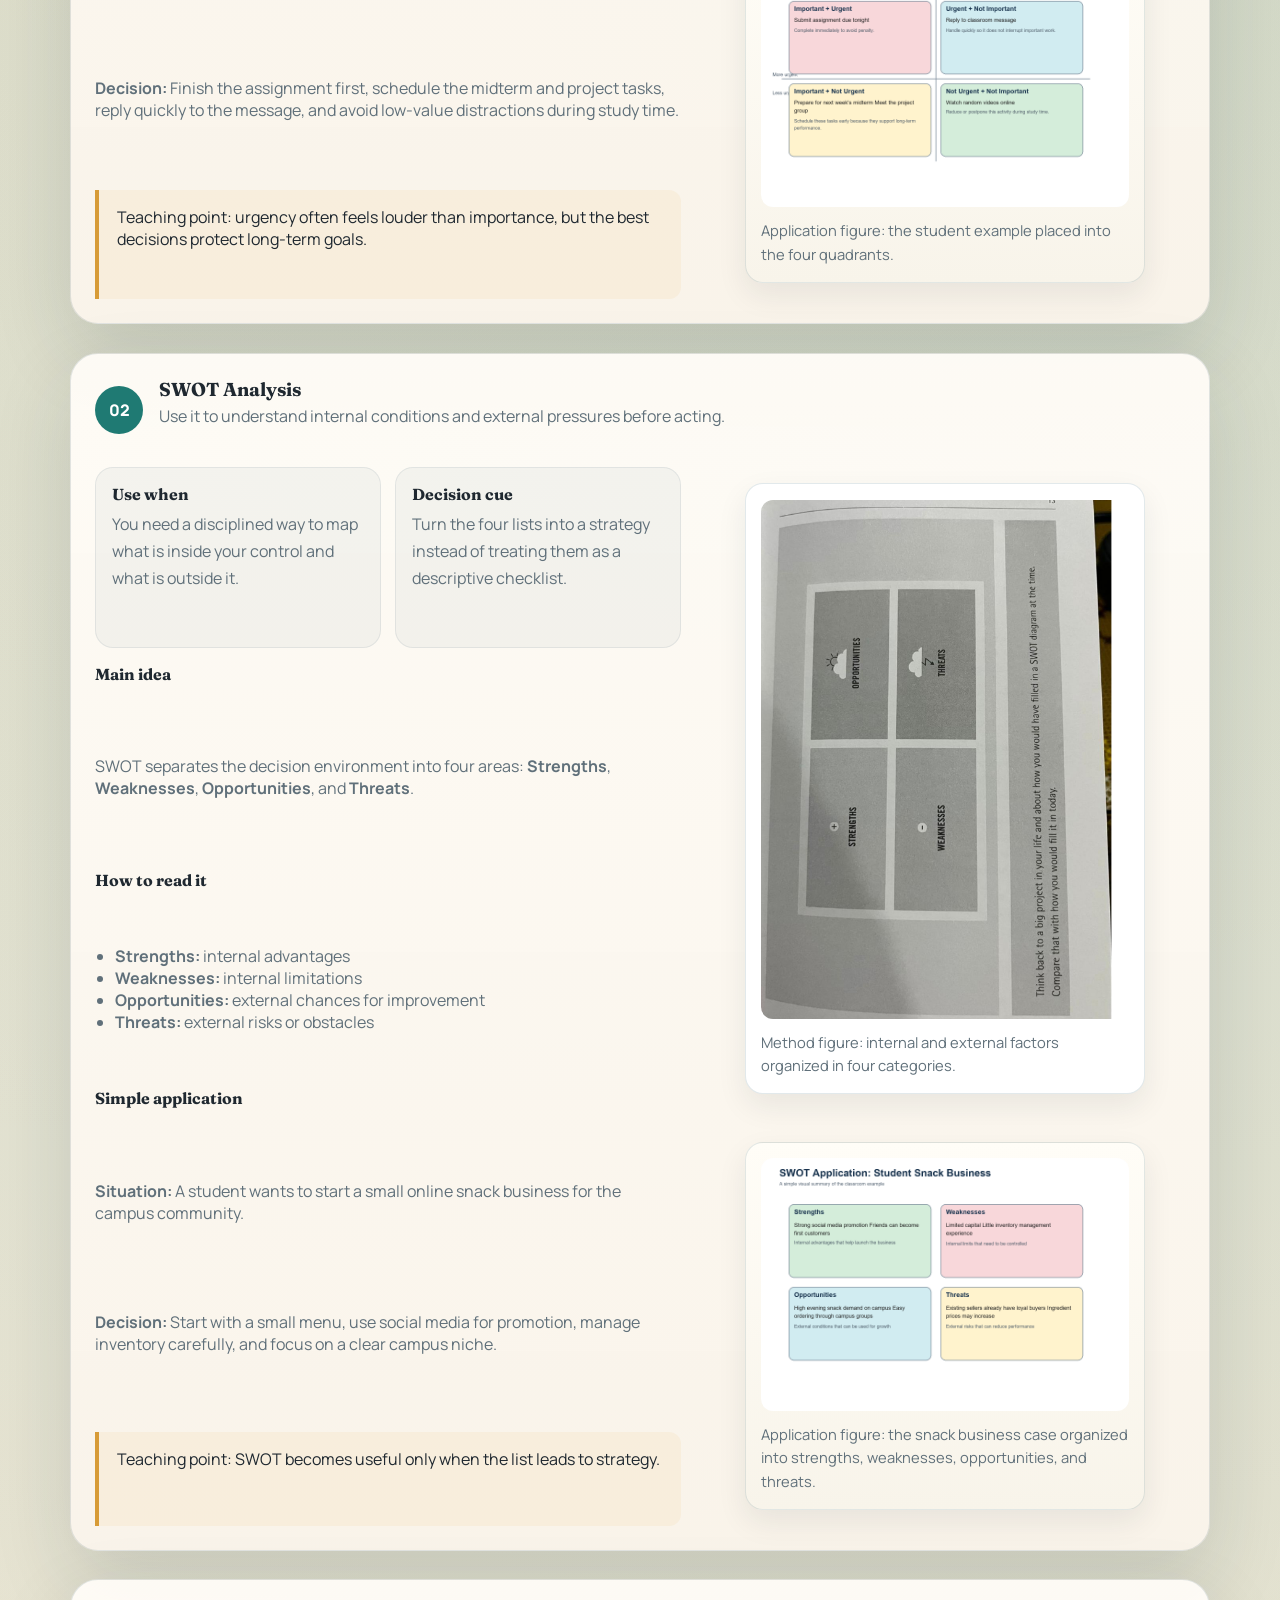
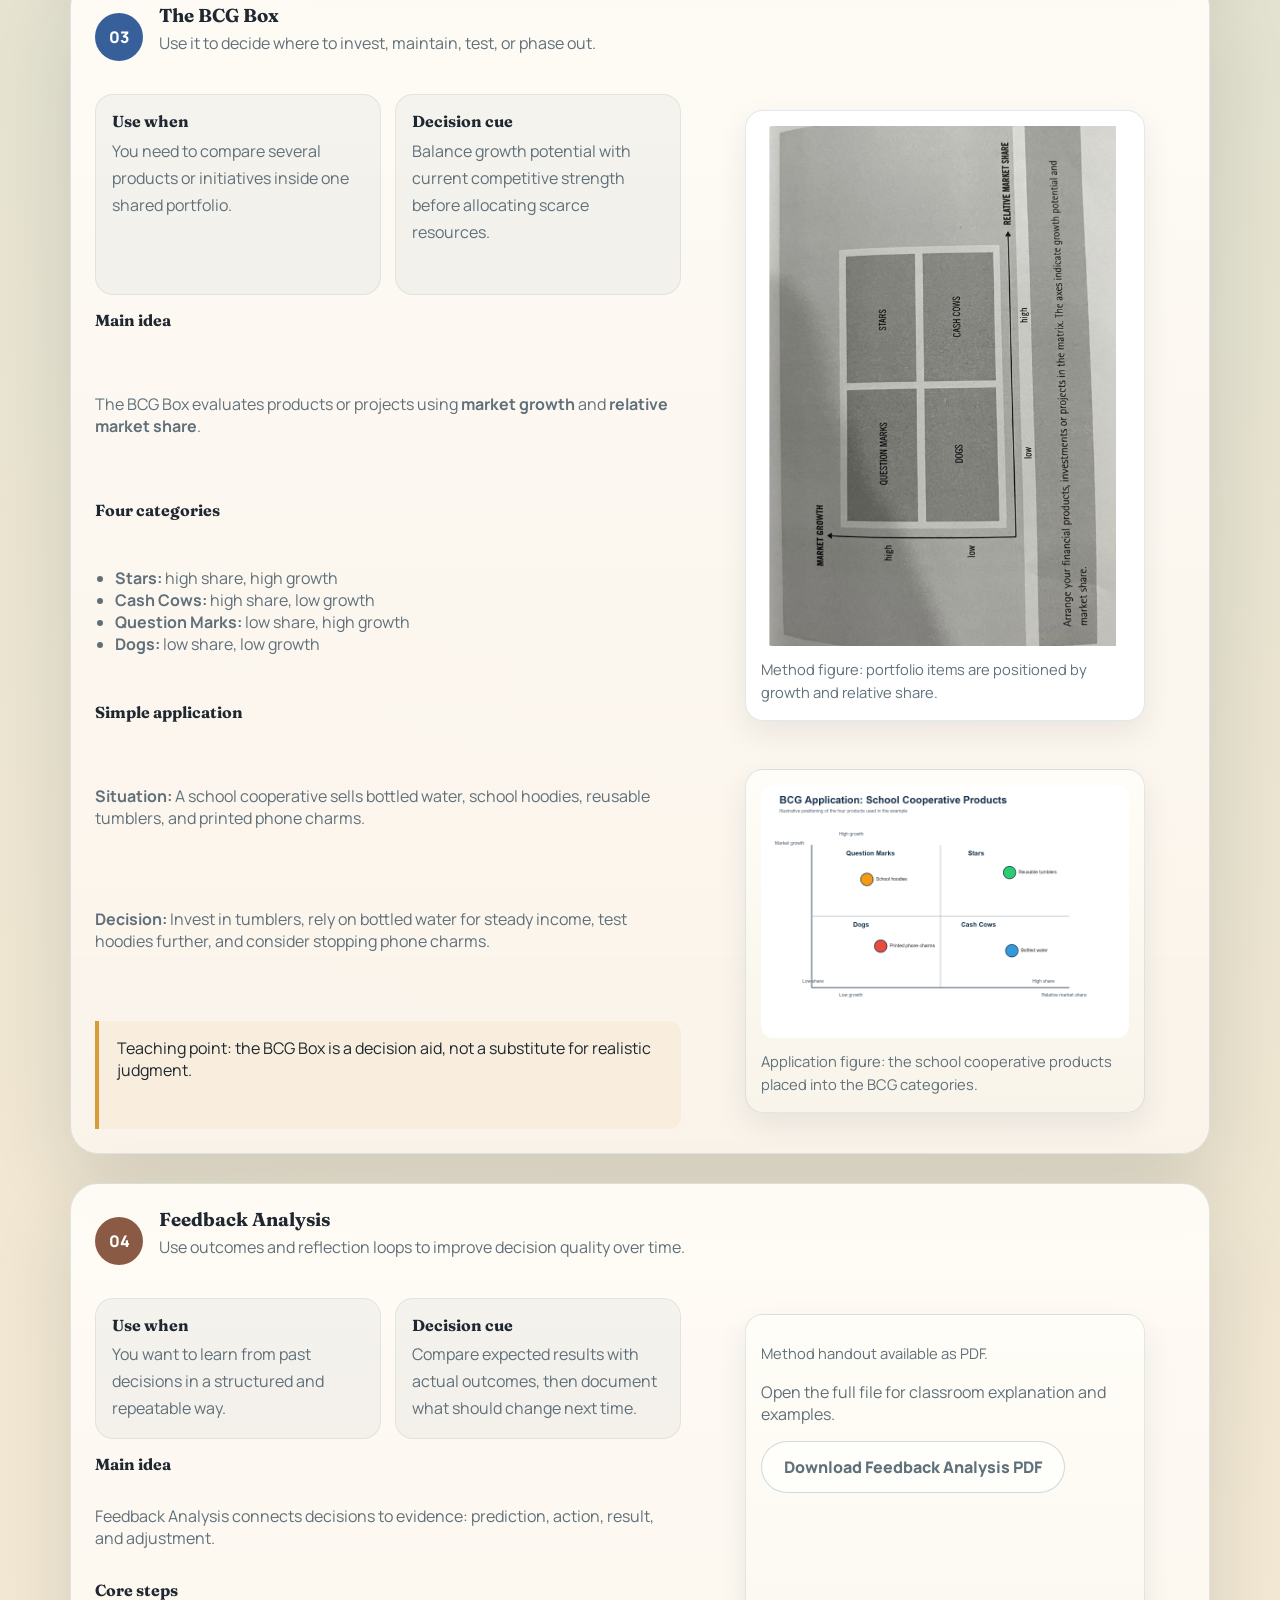
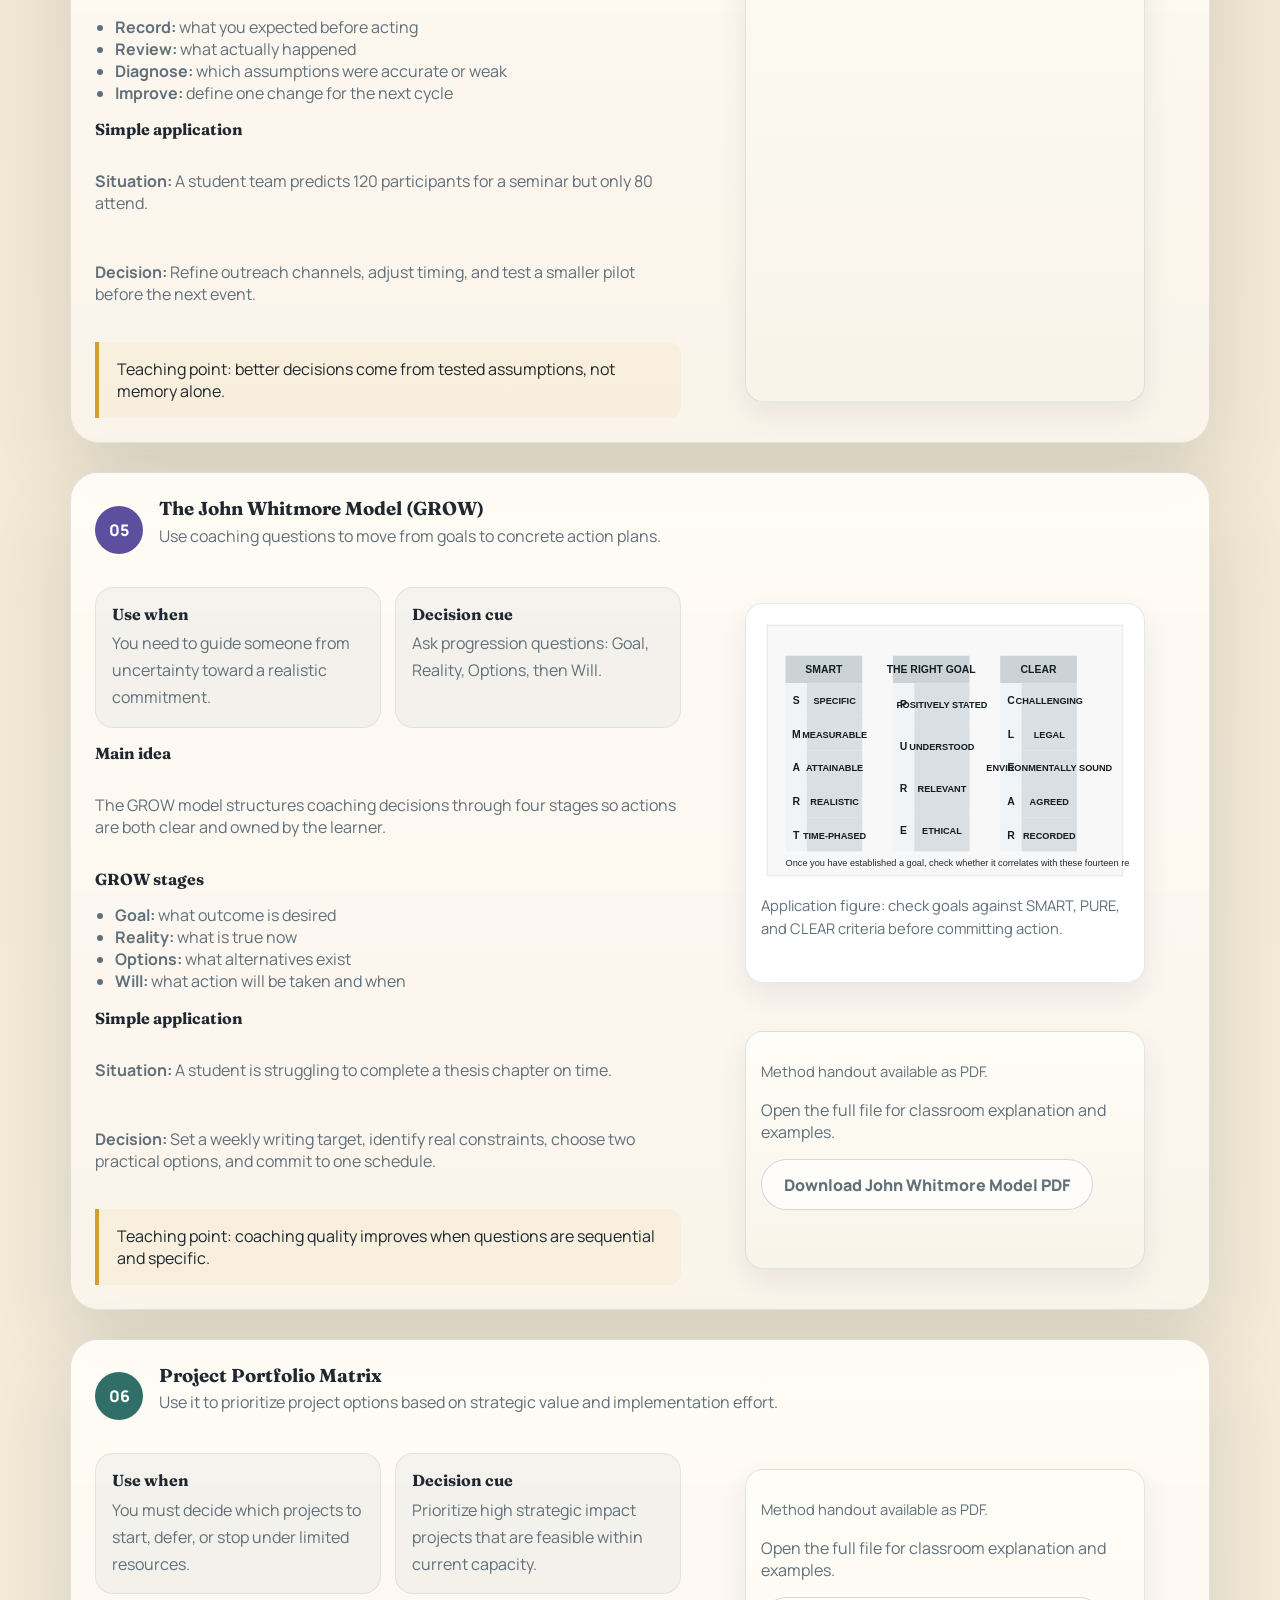
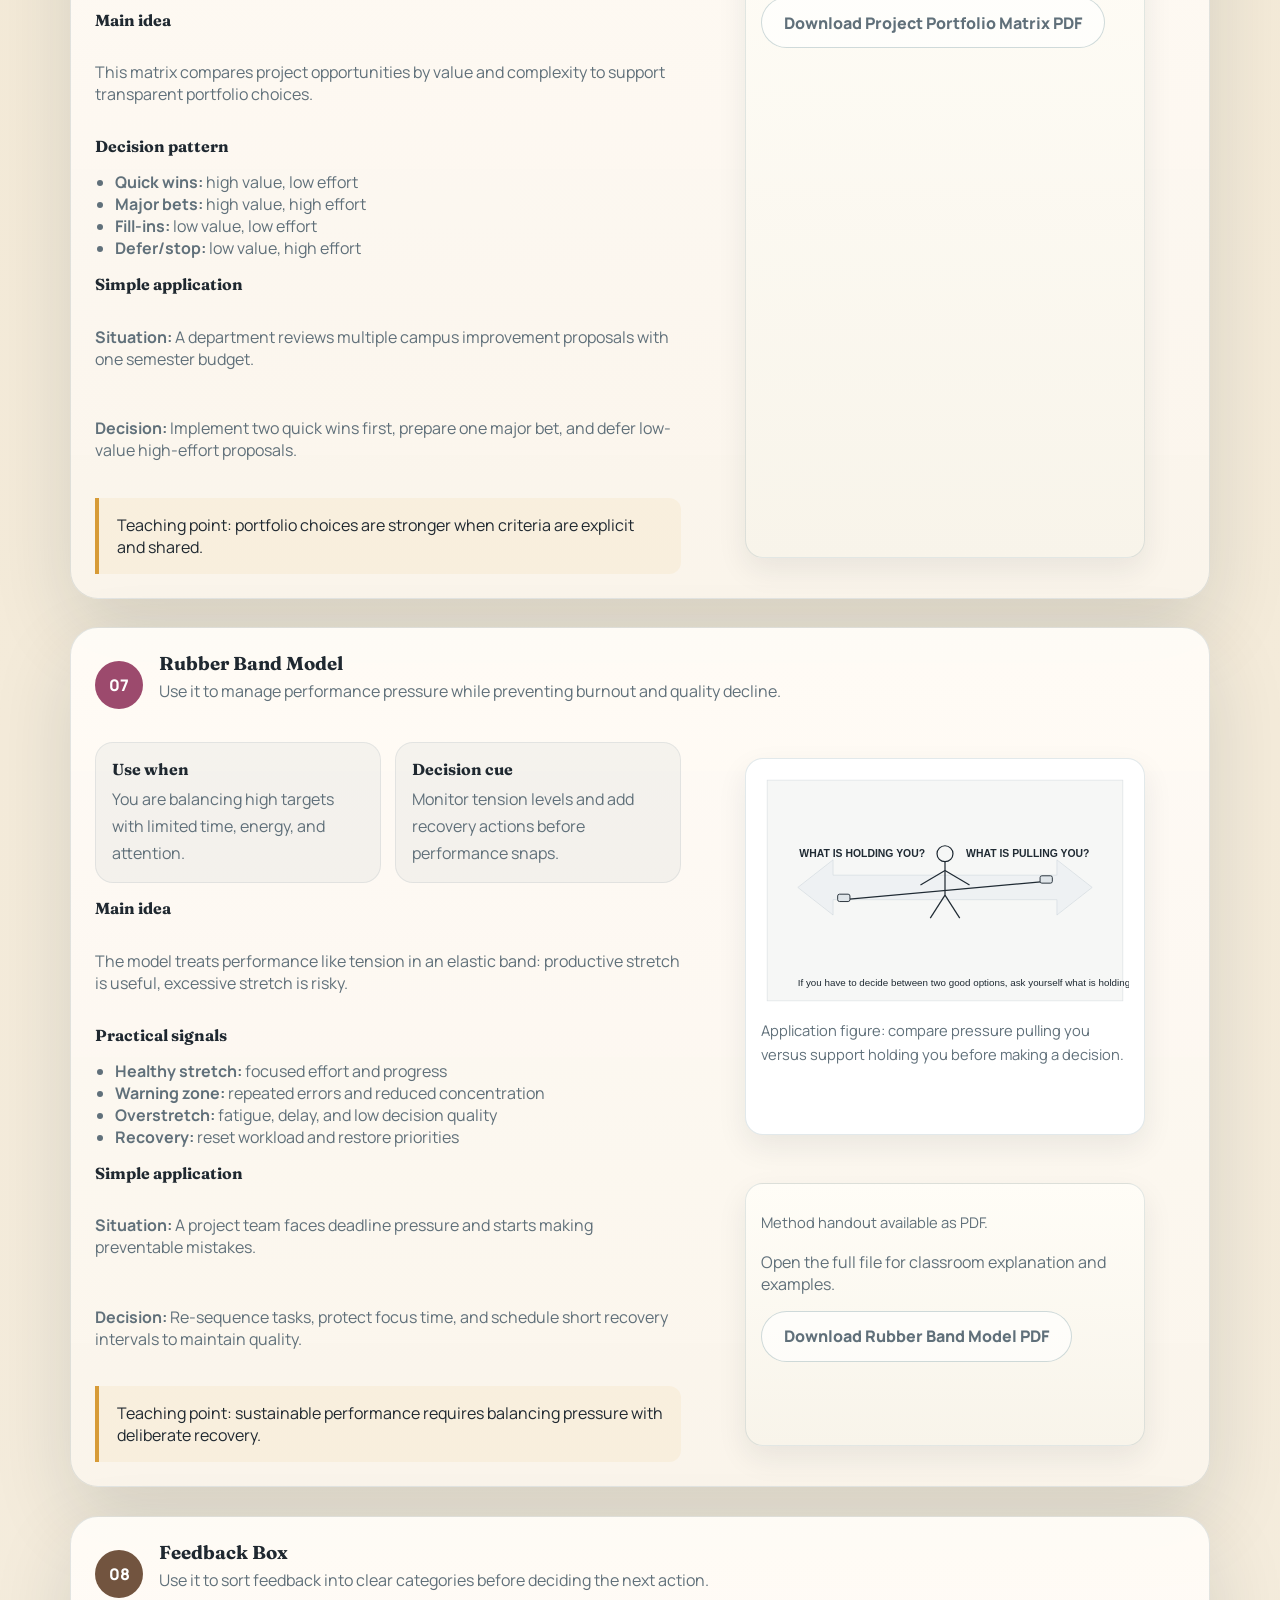
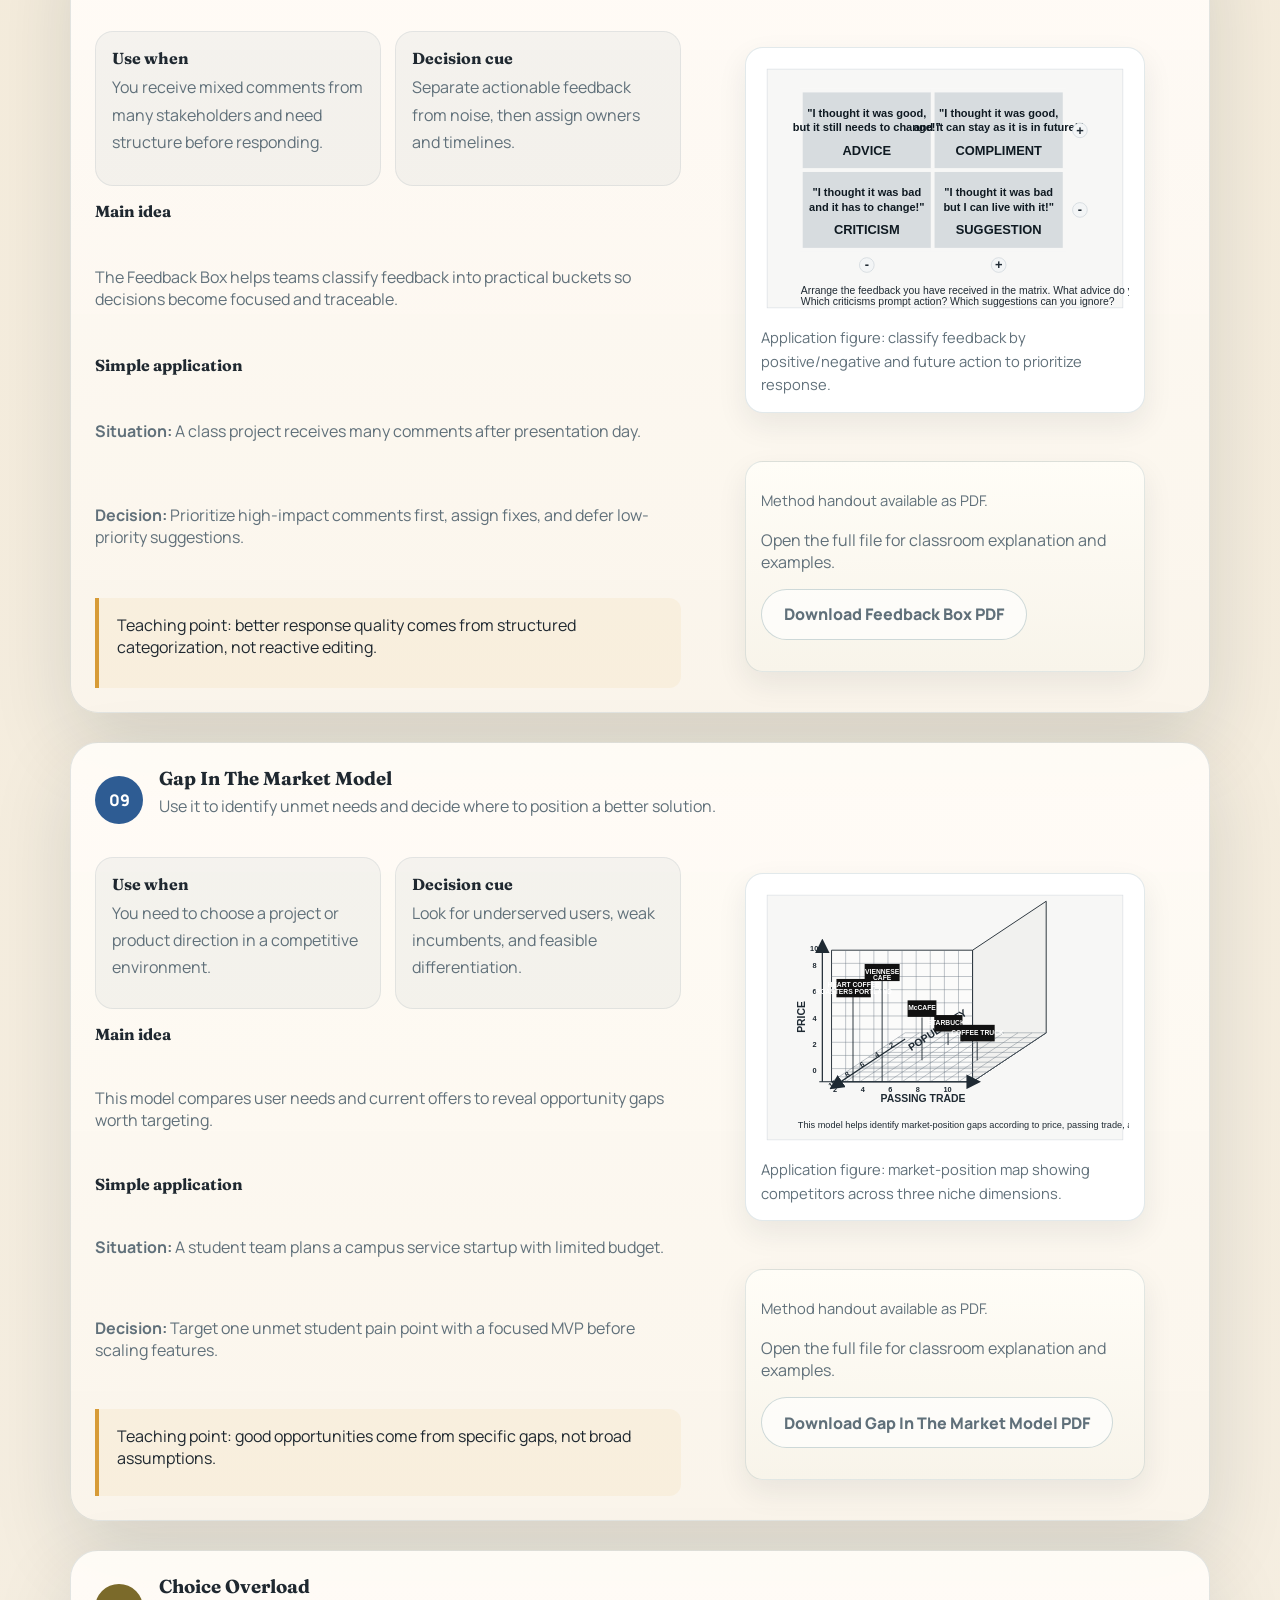
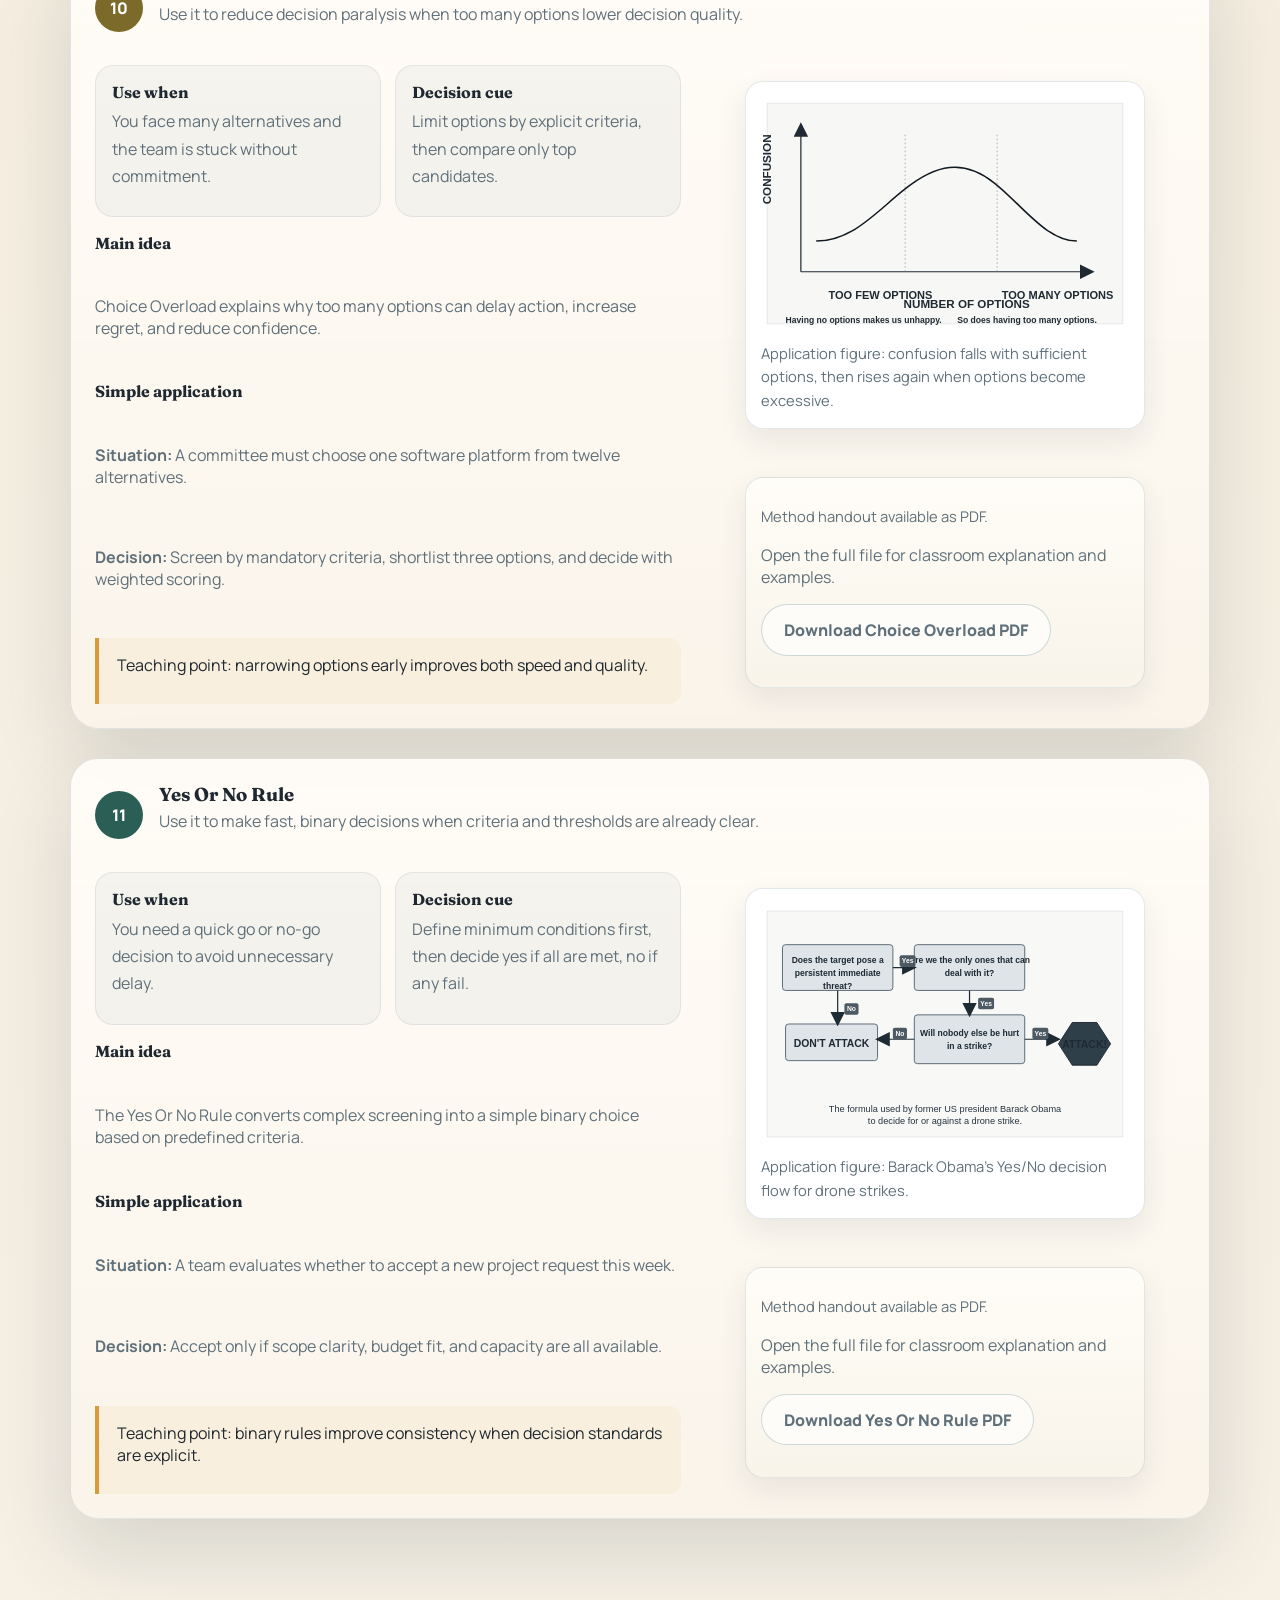
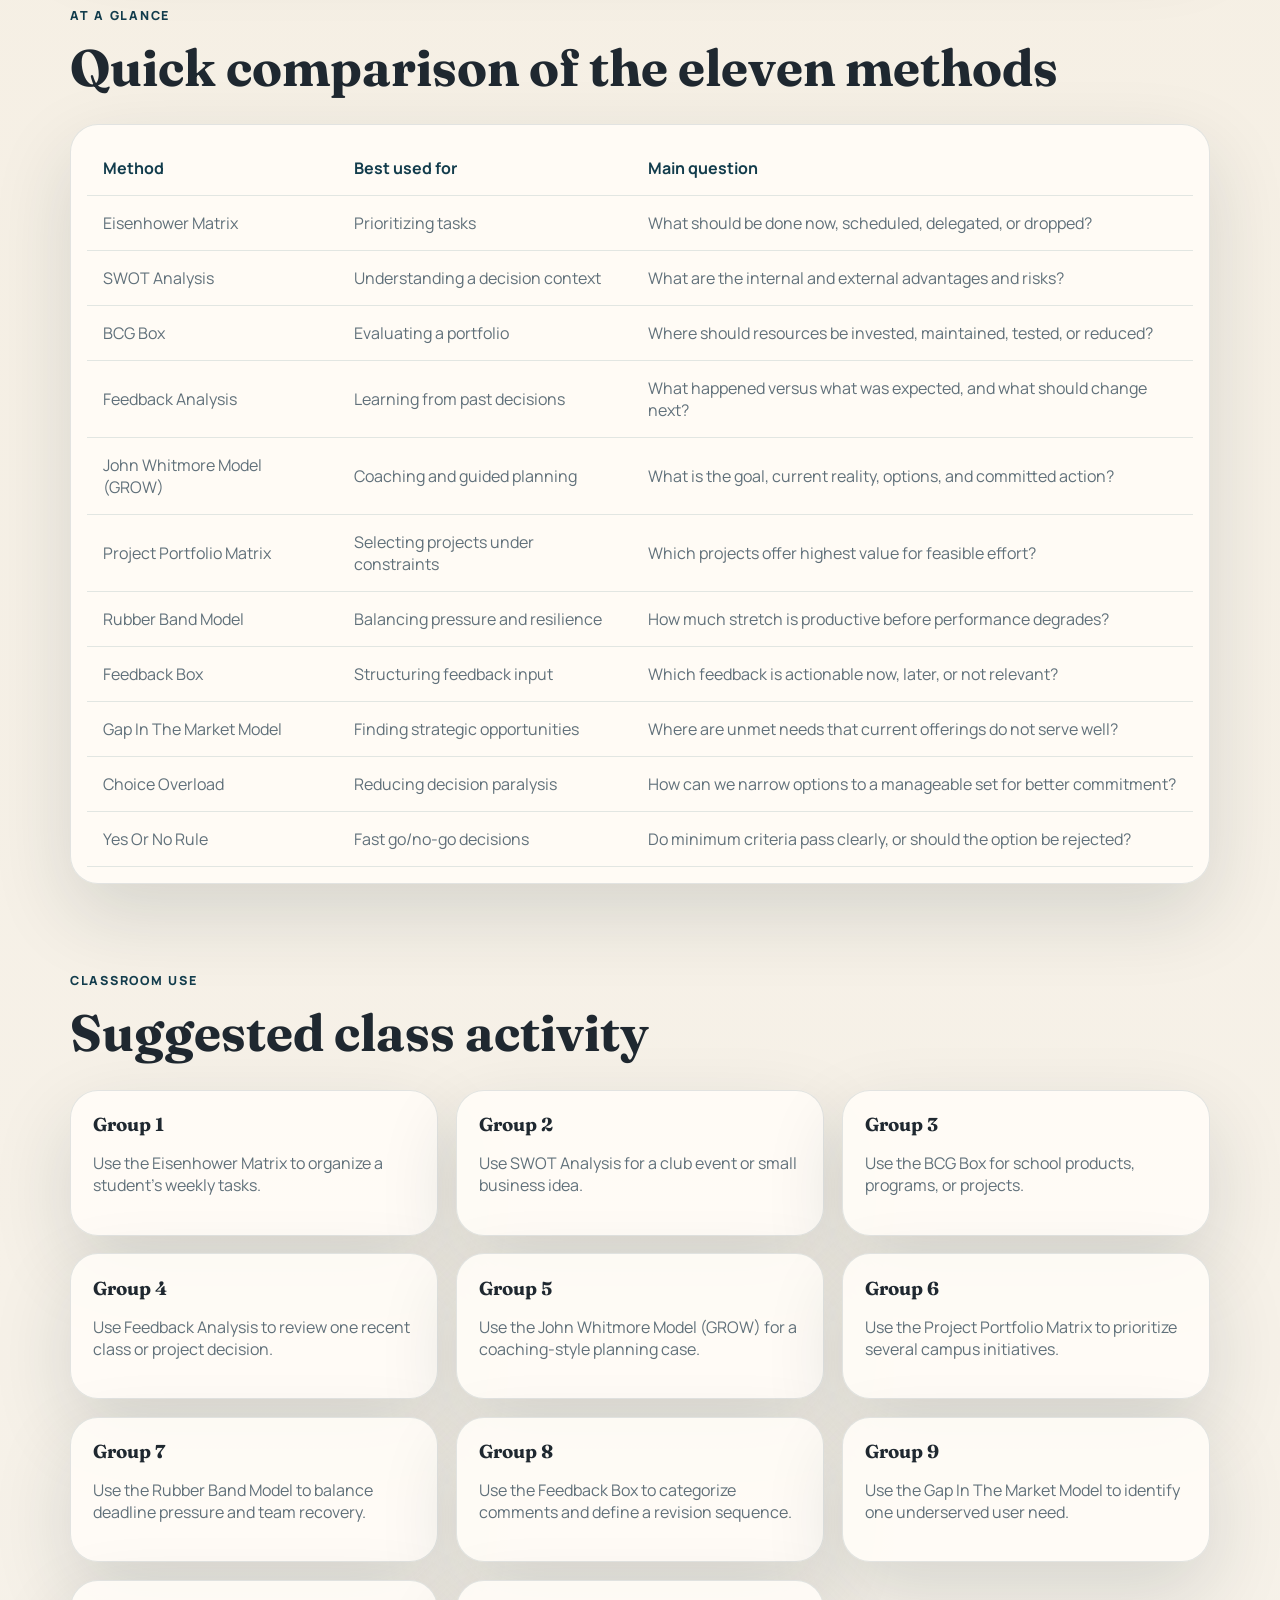
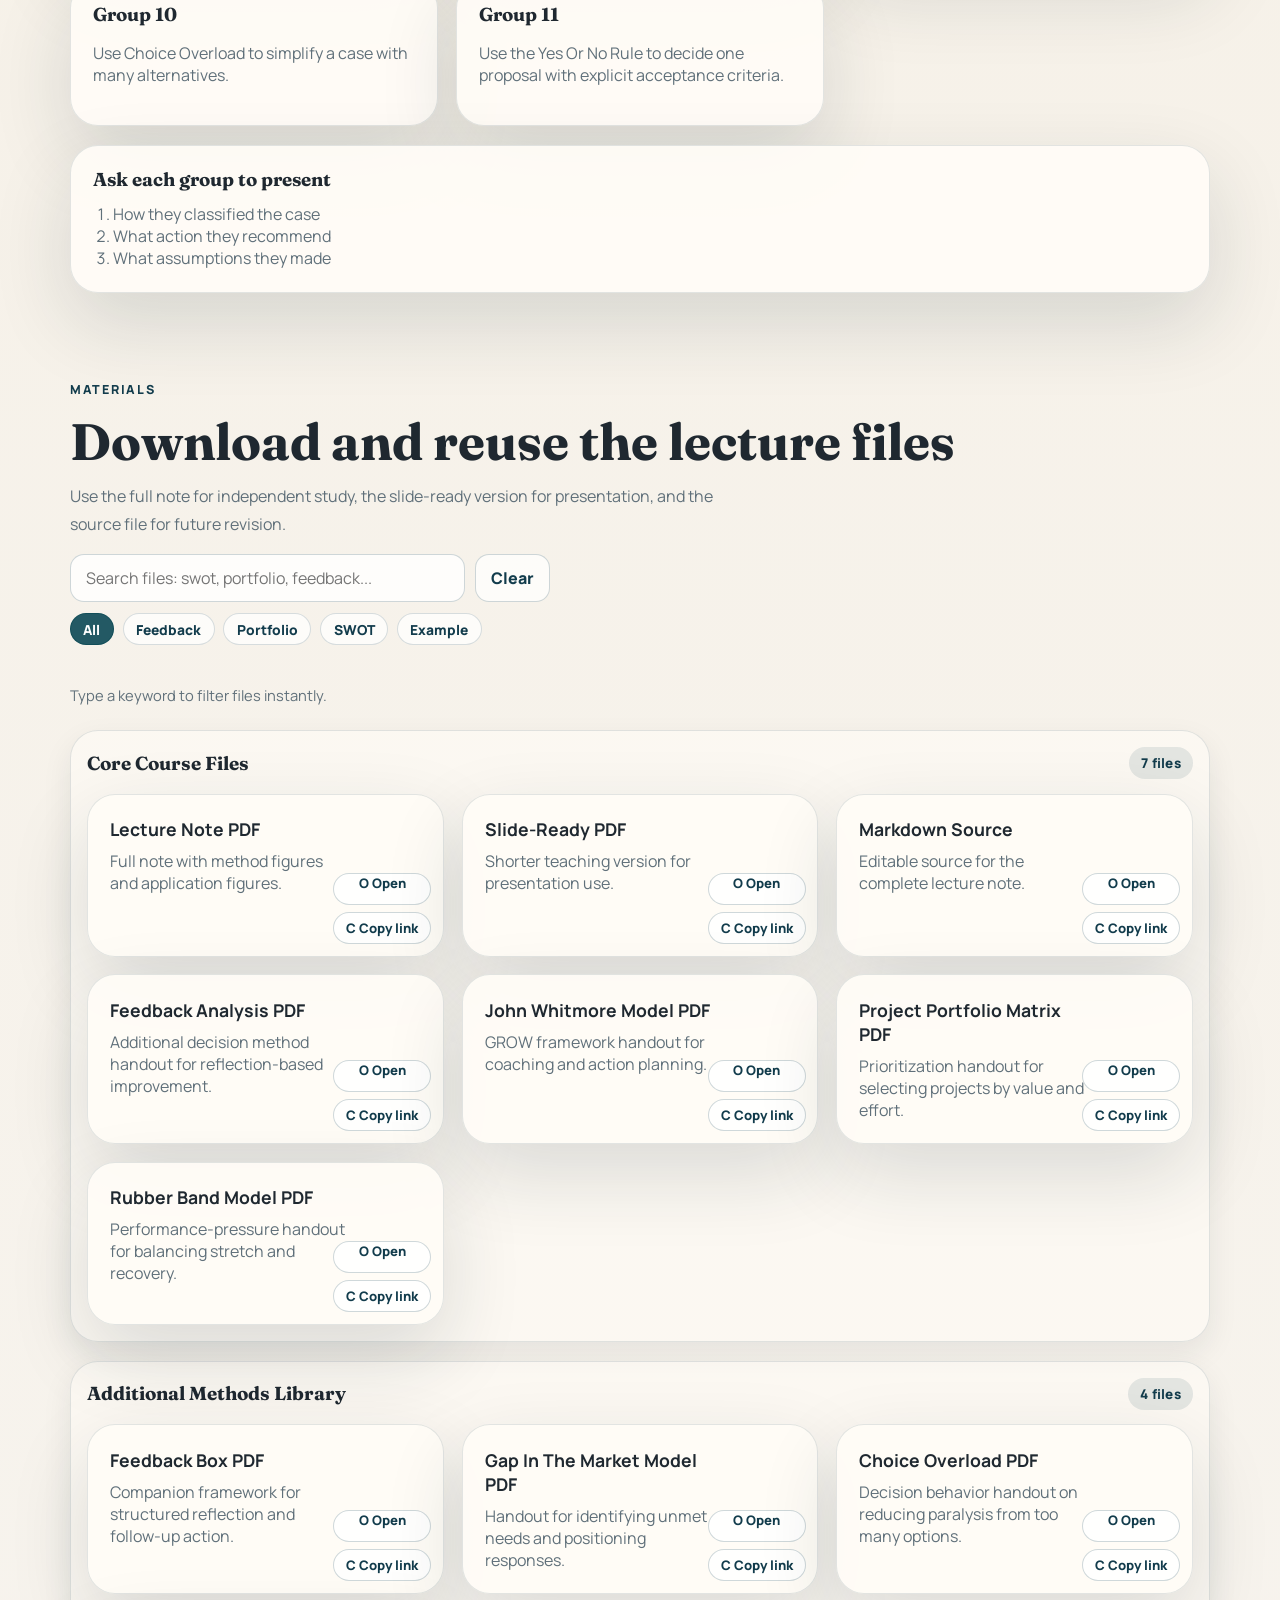
==== commit f331353f: "Add Whitmore SMART-PURE-CLEAR figure to Method 5" ====
--- a/site-online/index.html
+++ b/site-online/index.html
@@ -387,6 +387,10 @@
             <blockquote>Teaching point: coaching quality improves when questions are sequential and specific.</blockquote>
           </div>
           <div class="method-card__visuals">
+            <figure class="figure-card">
+              <img src="application-figures/whitmore-smart-pure-clear-matrix.svg" alt="SMART, PURE, and CLEAR goal-check matrix for coaching decisions.">
+              <figcaption>Application figure: check goals against SMART, PURE, and CLEAR criteria before committing action.</figcaption>
+            </figure>
             <figure class="figure-card figure-card--application">
               <figcaption>Method handout available as PDF.</figcaption>
               <p>Open the full file for classroom explanation and examples.</p>
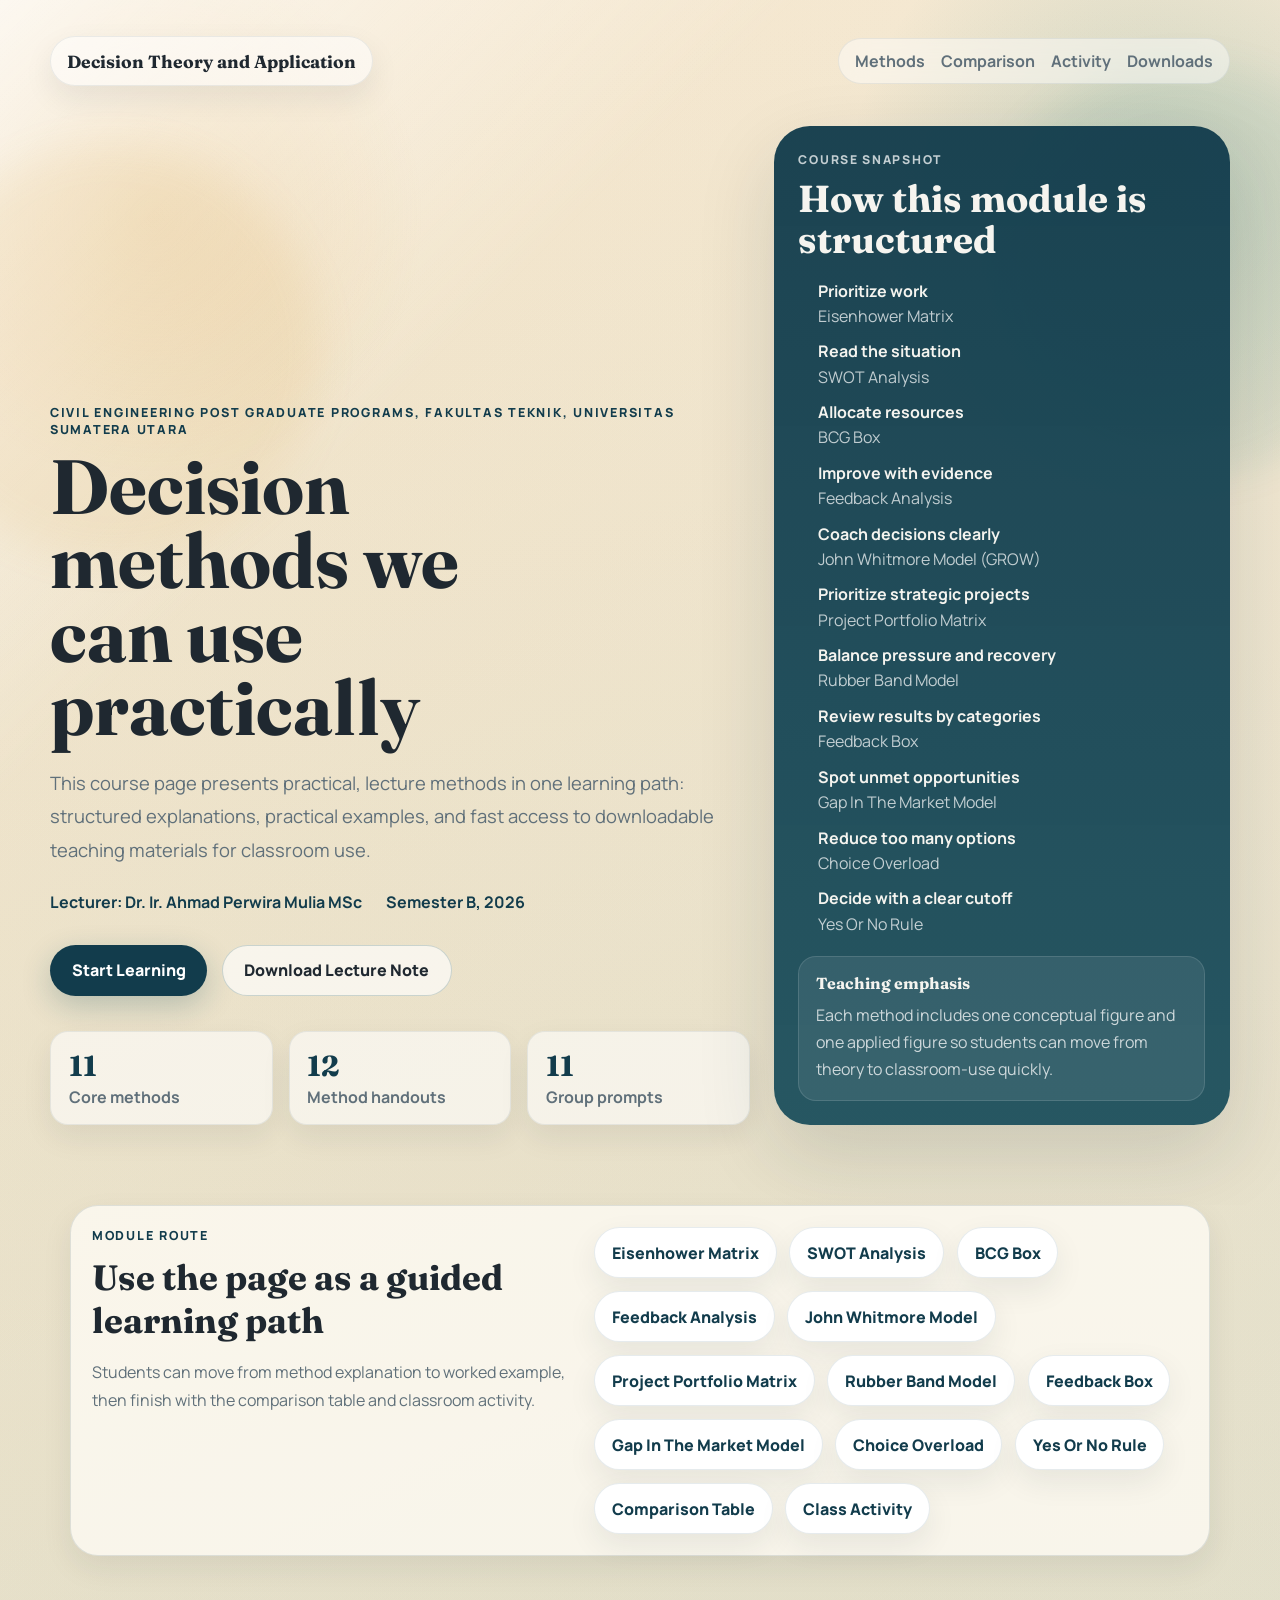
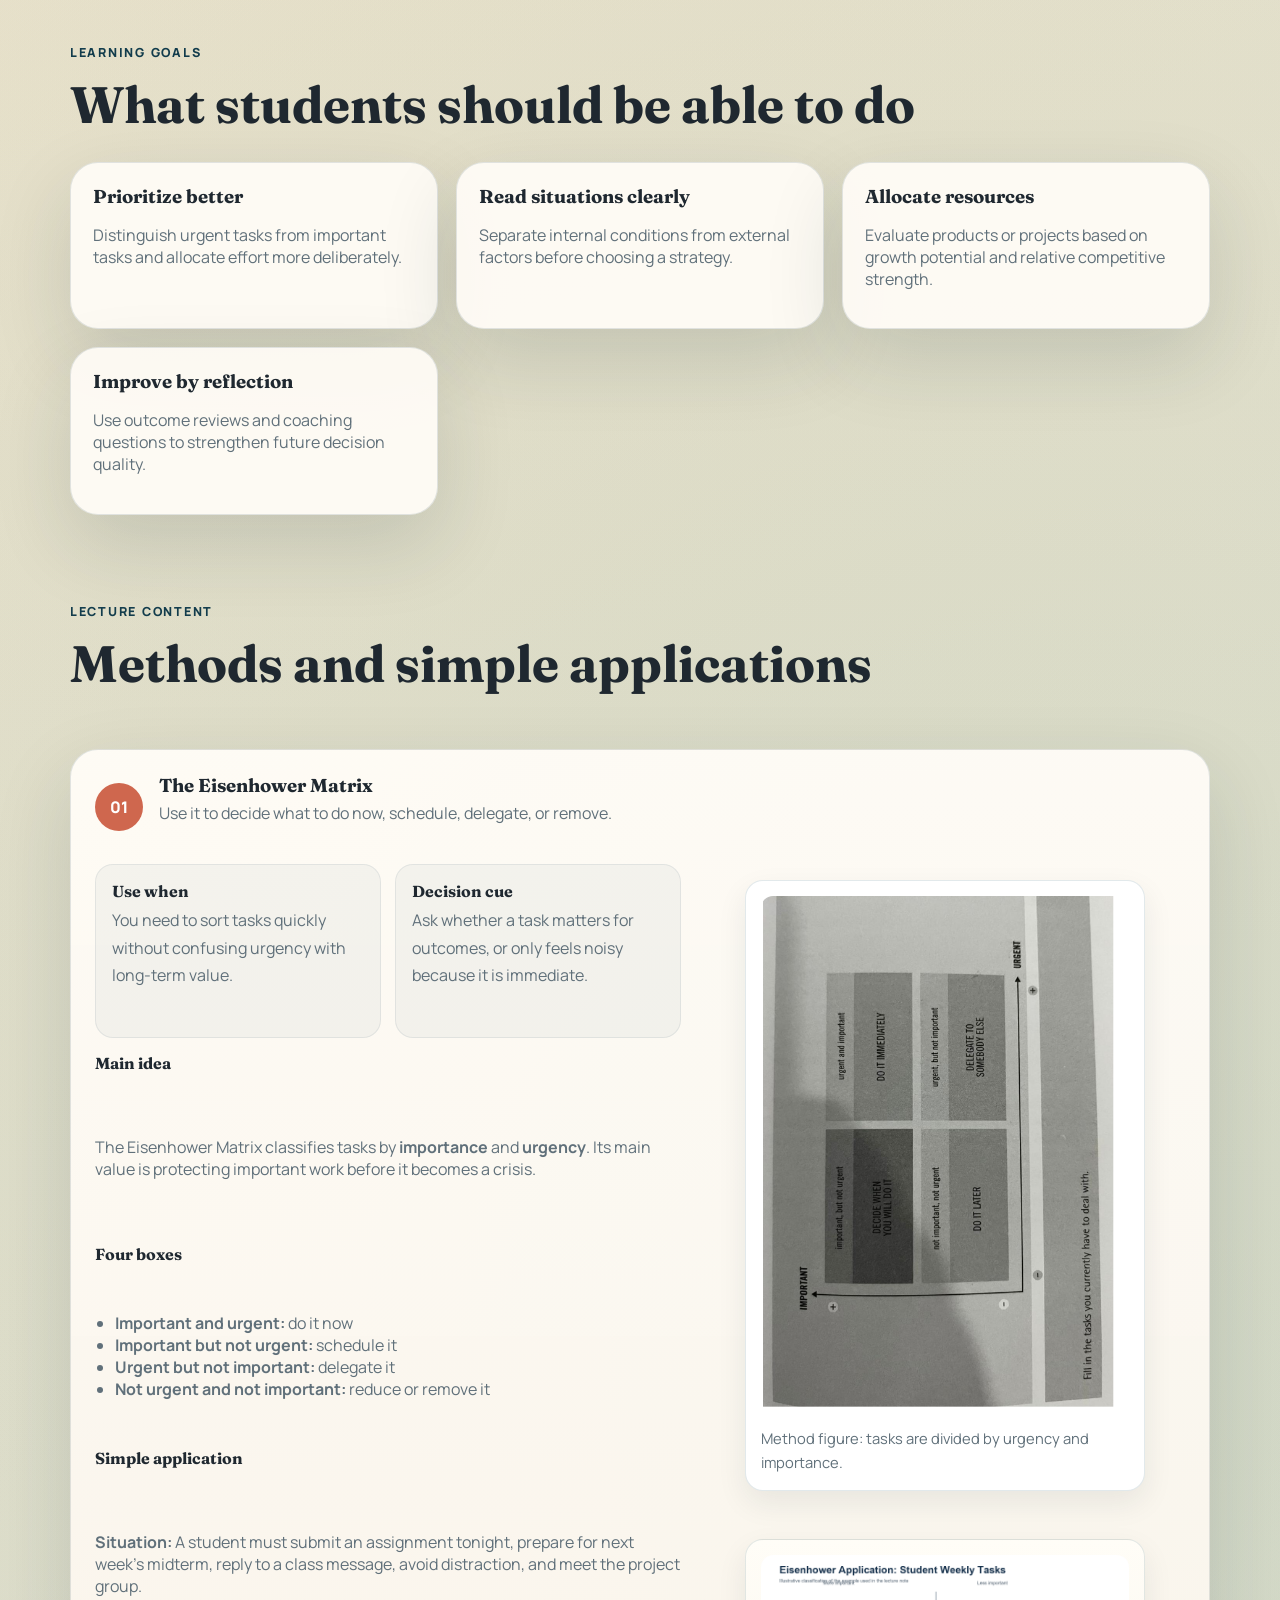
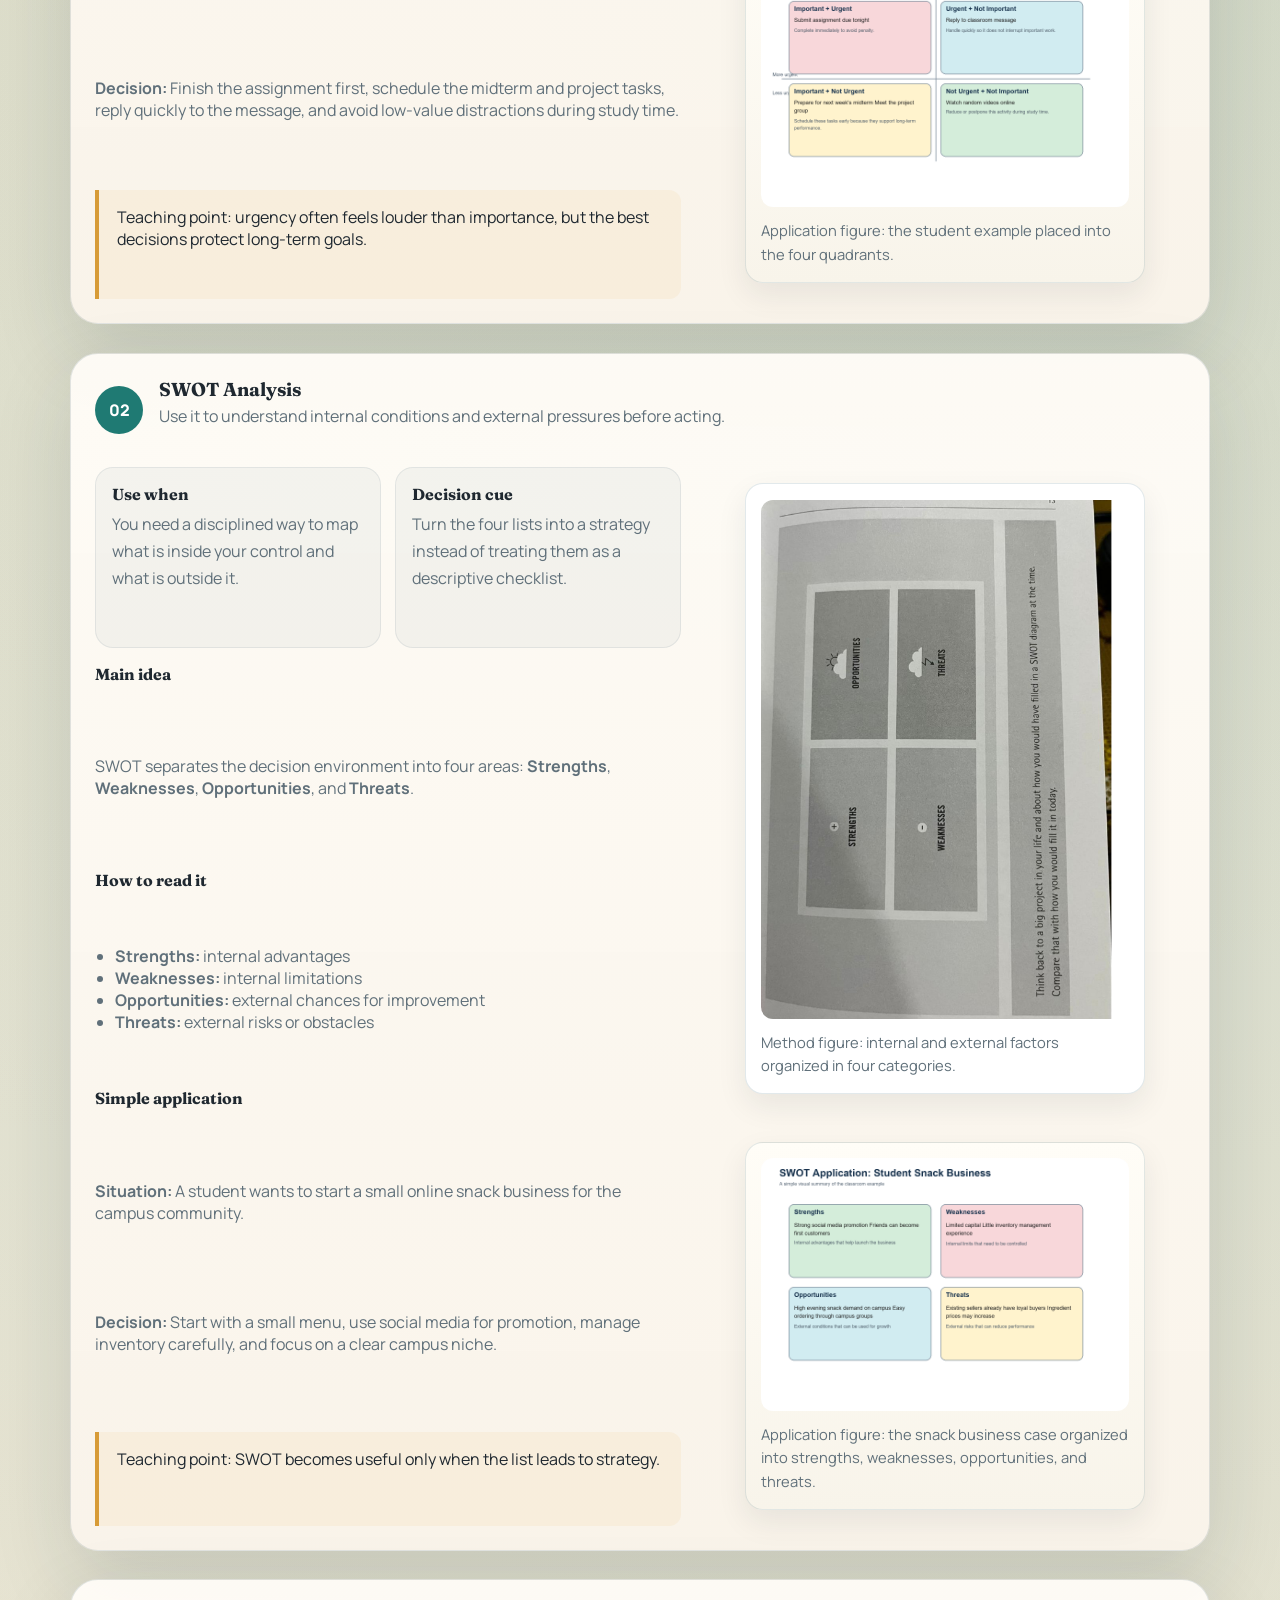
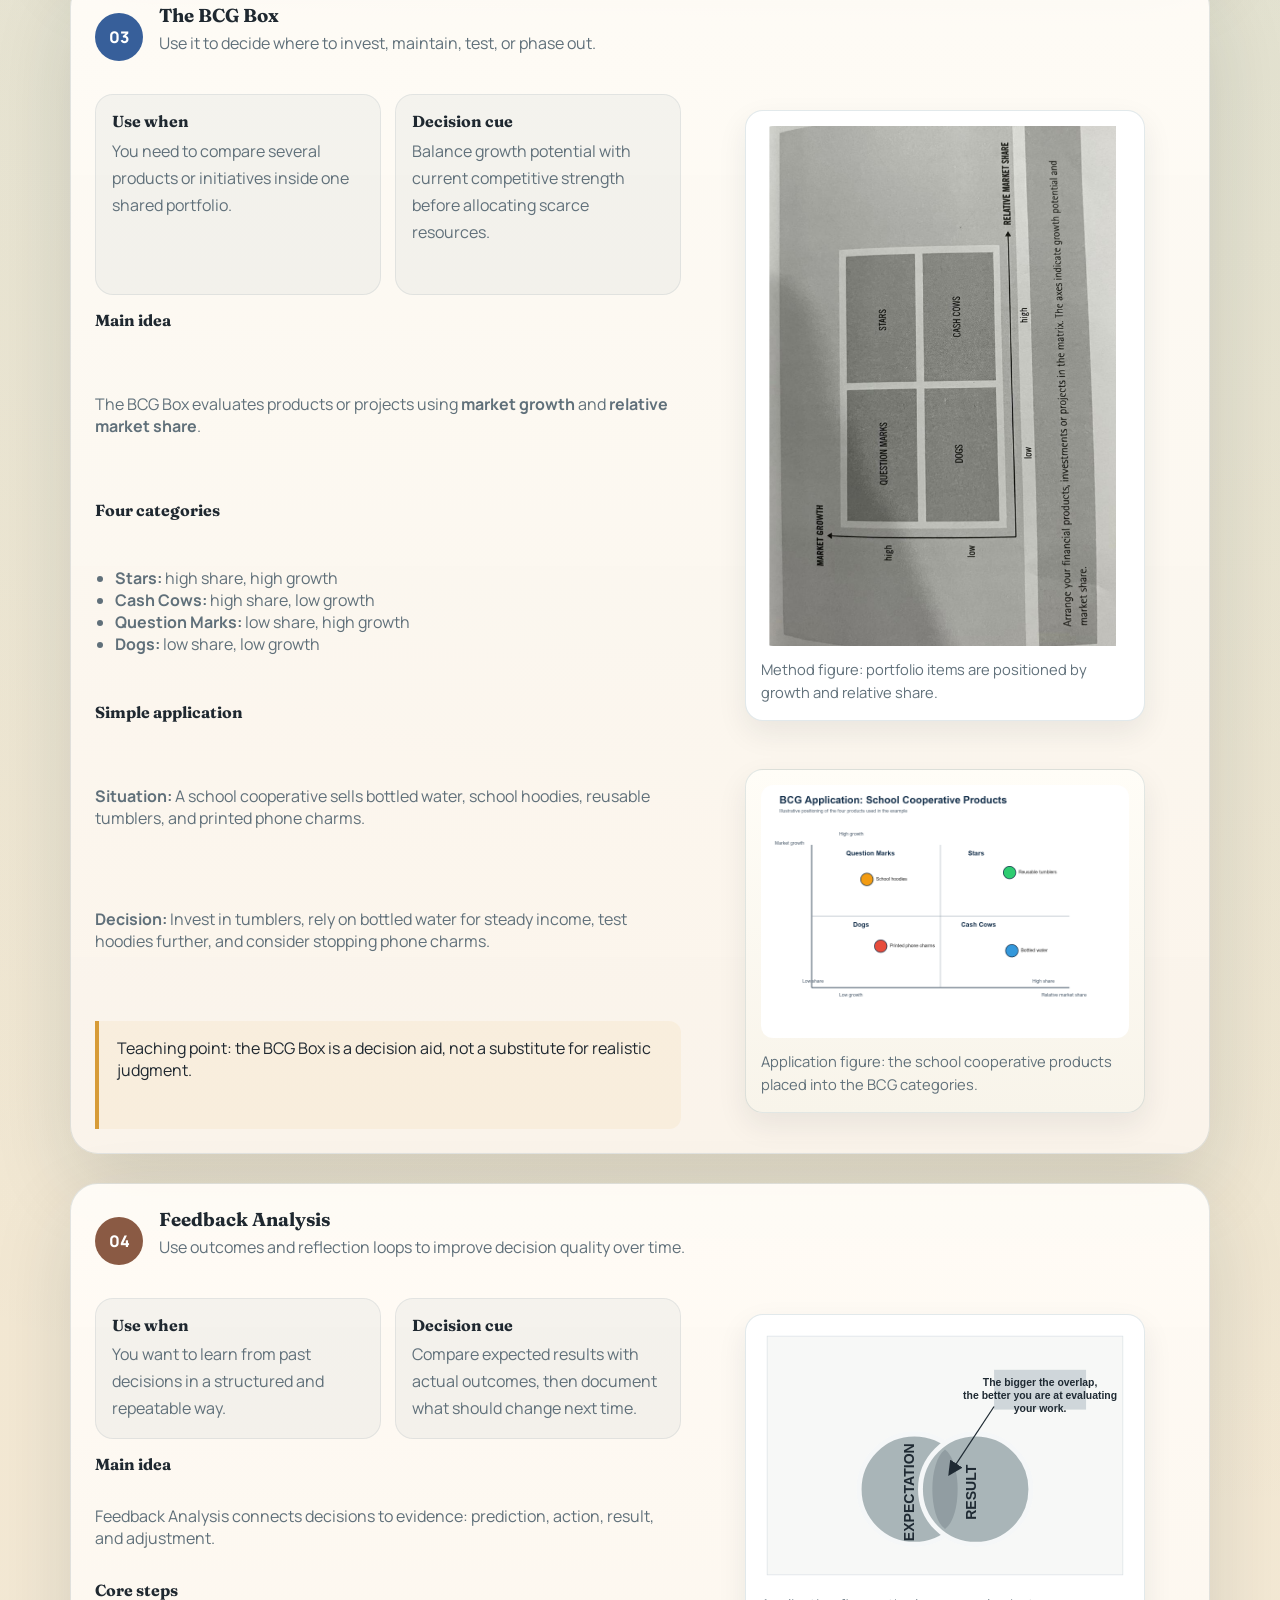
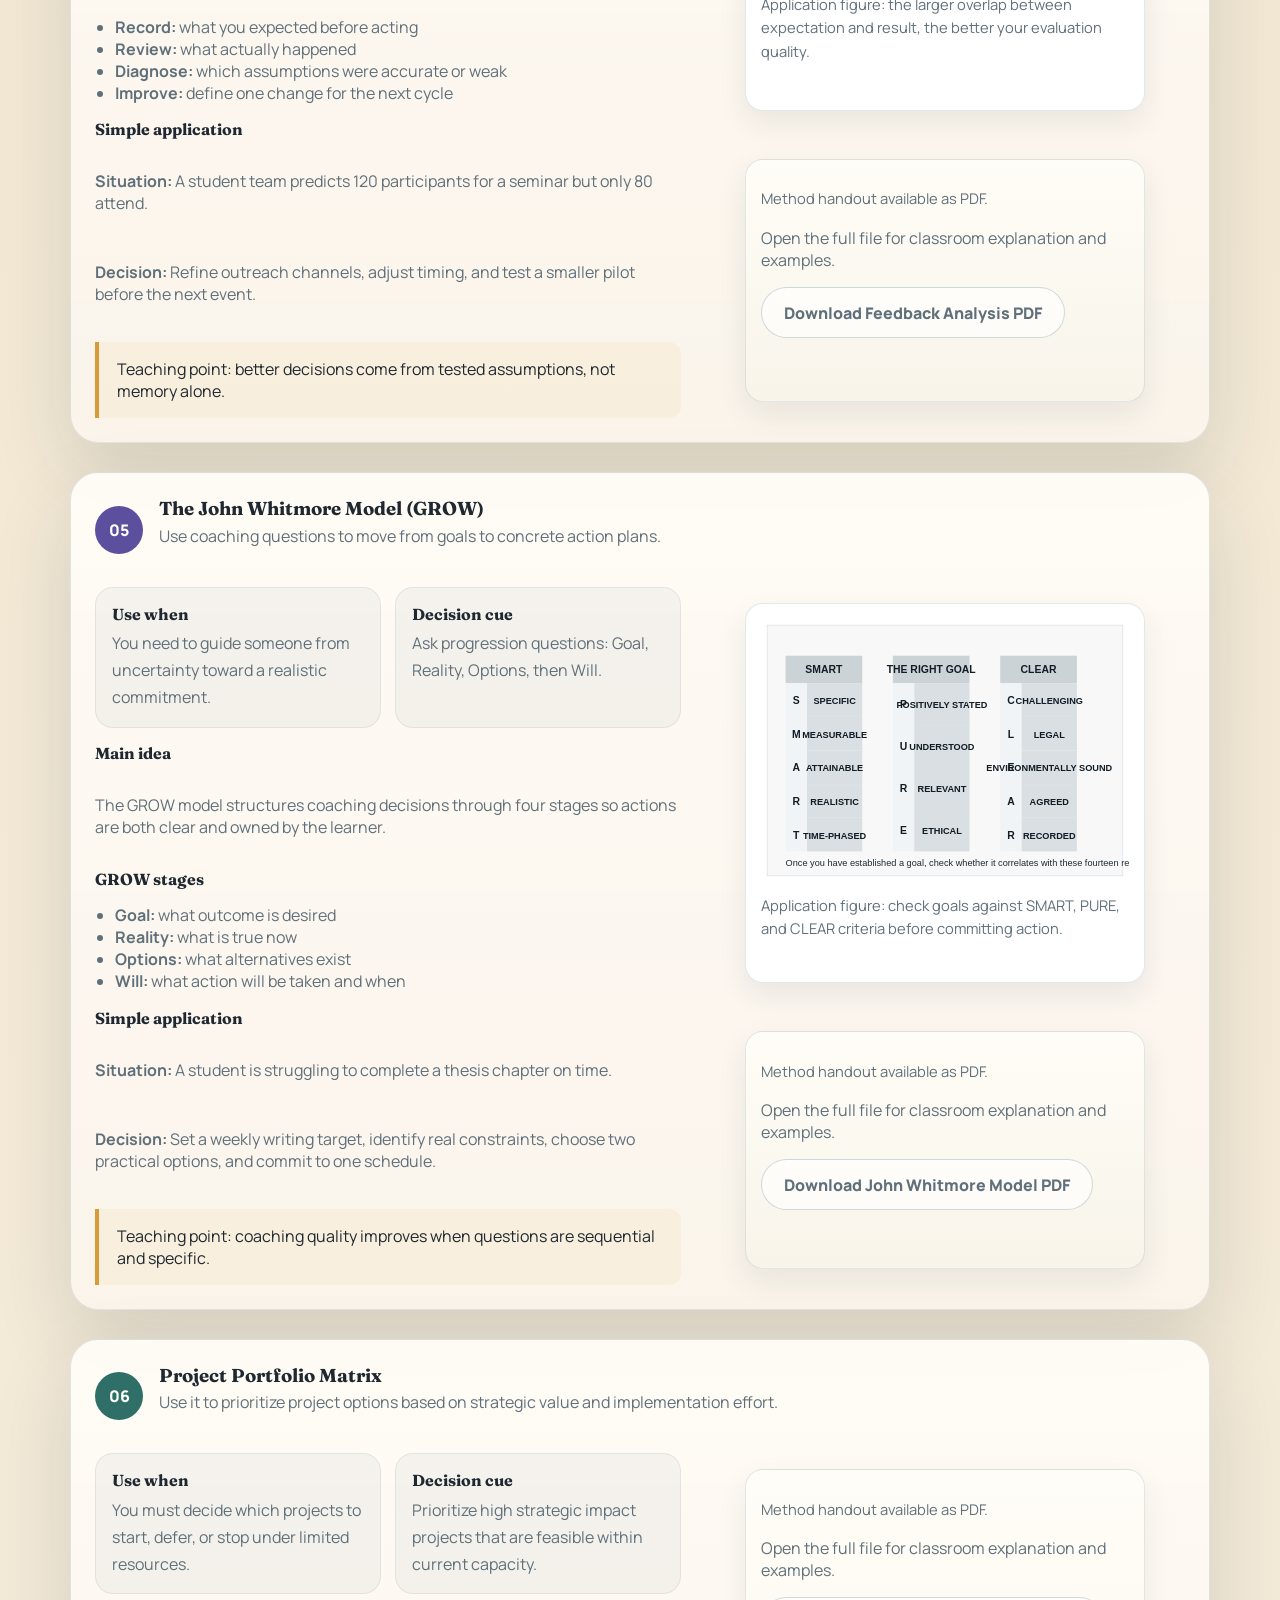
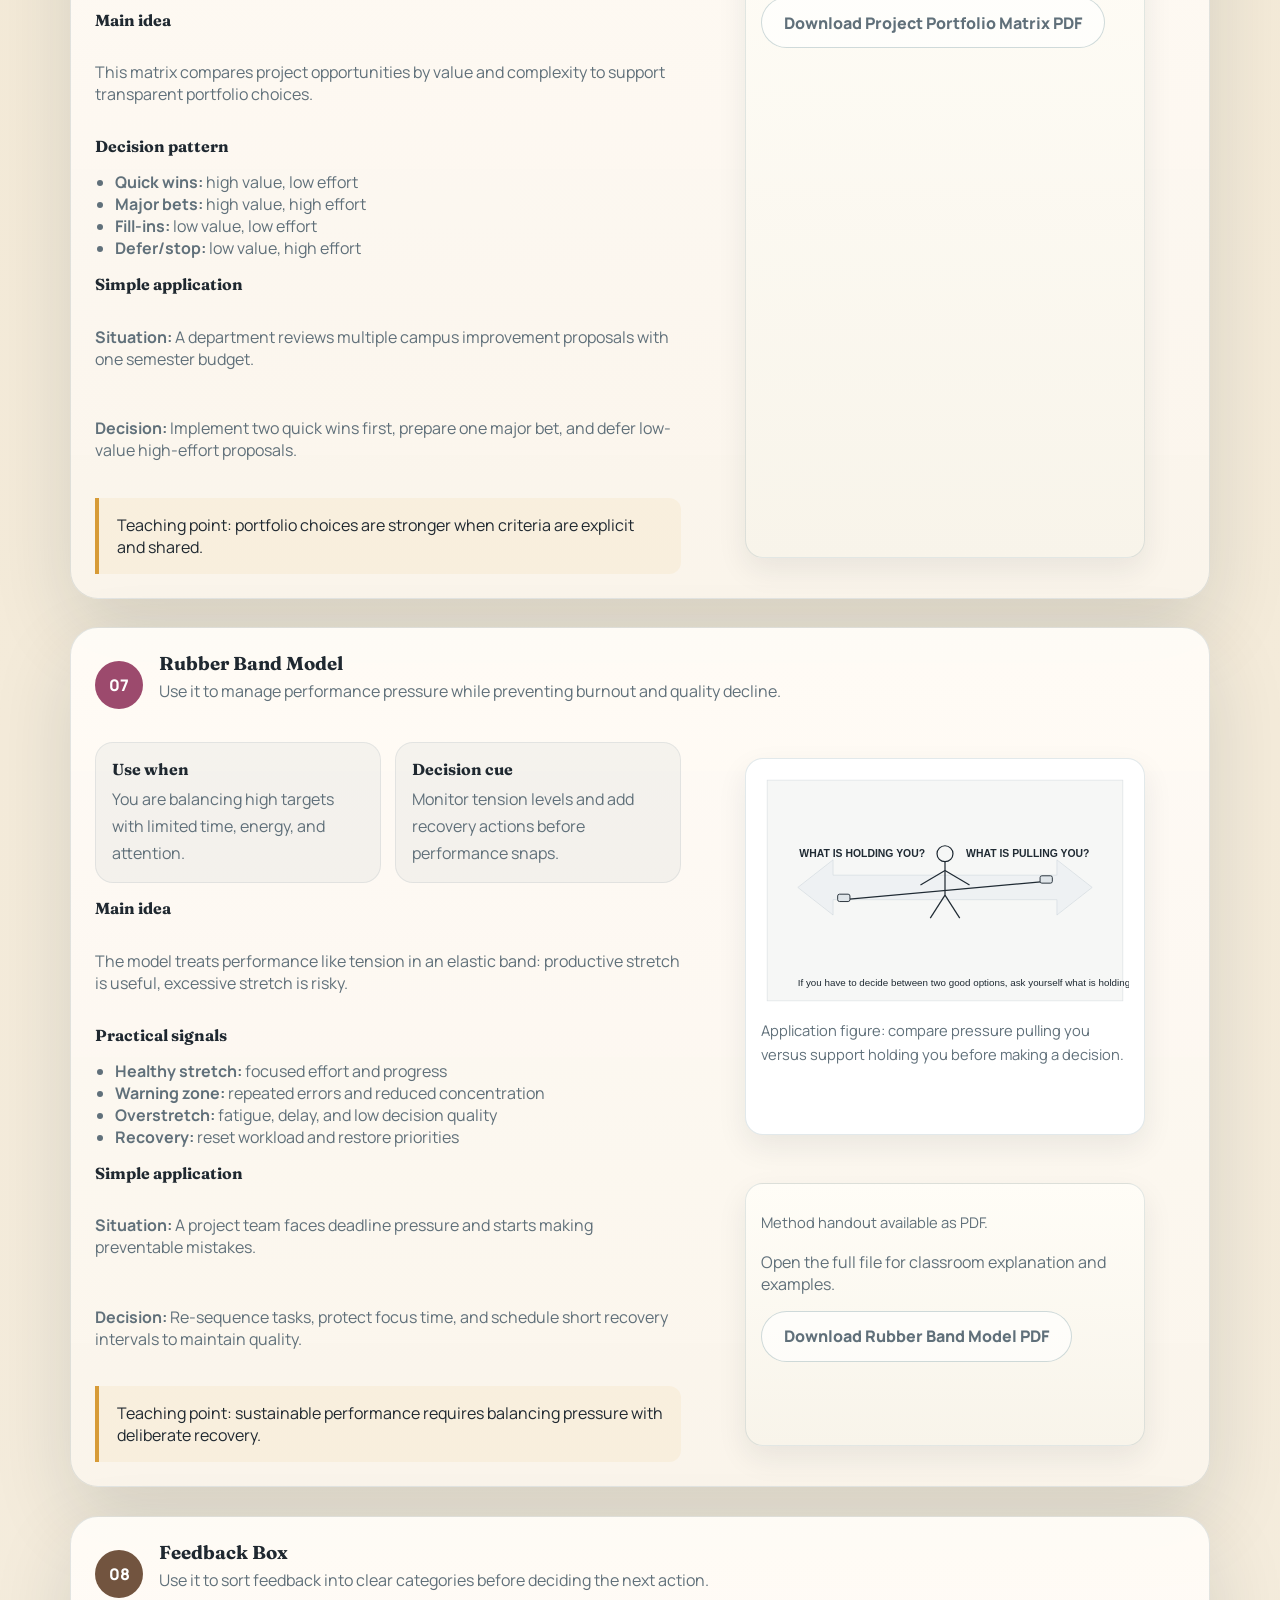
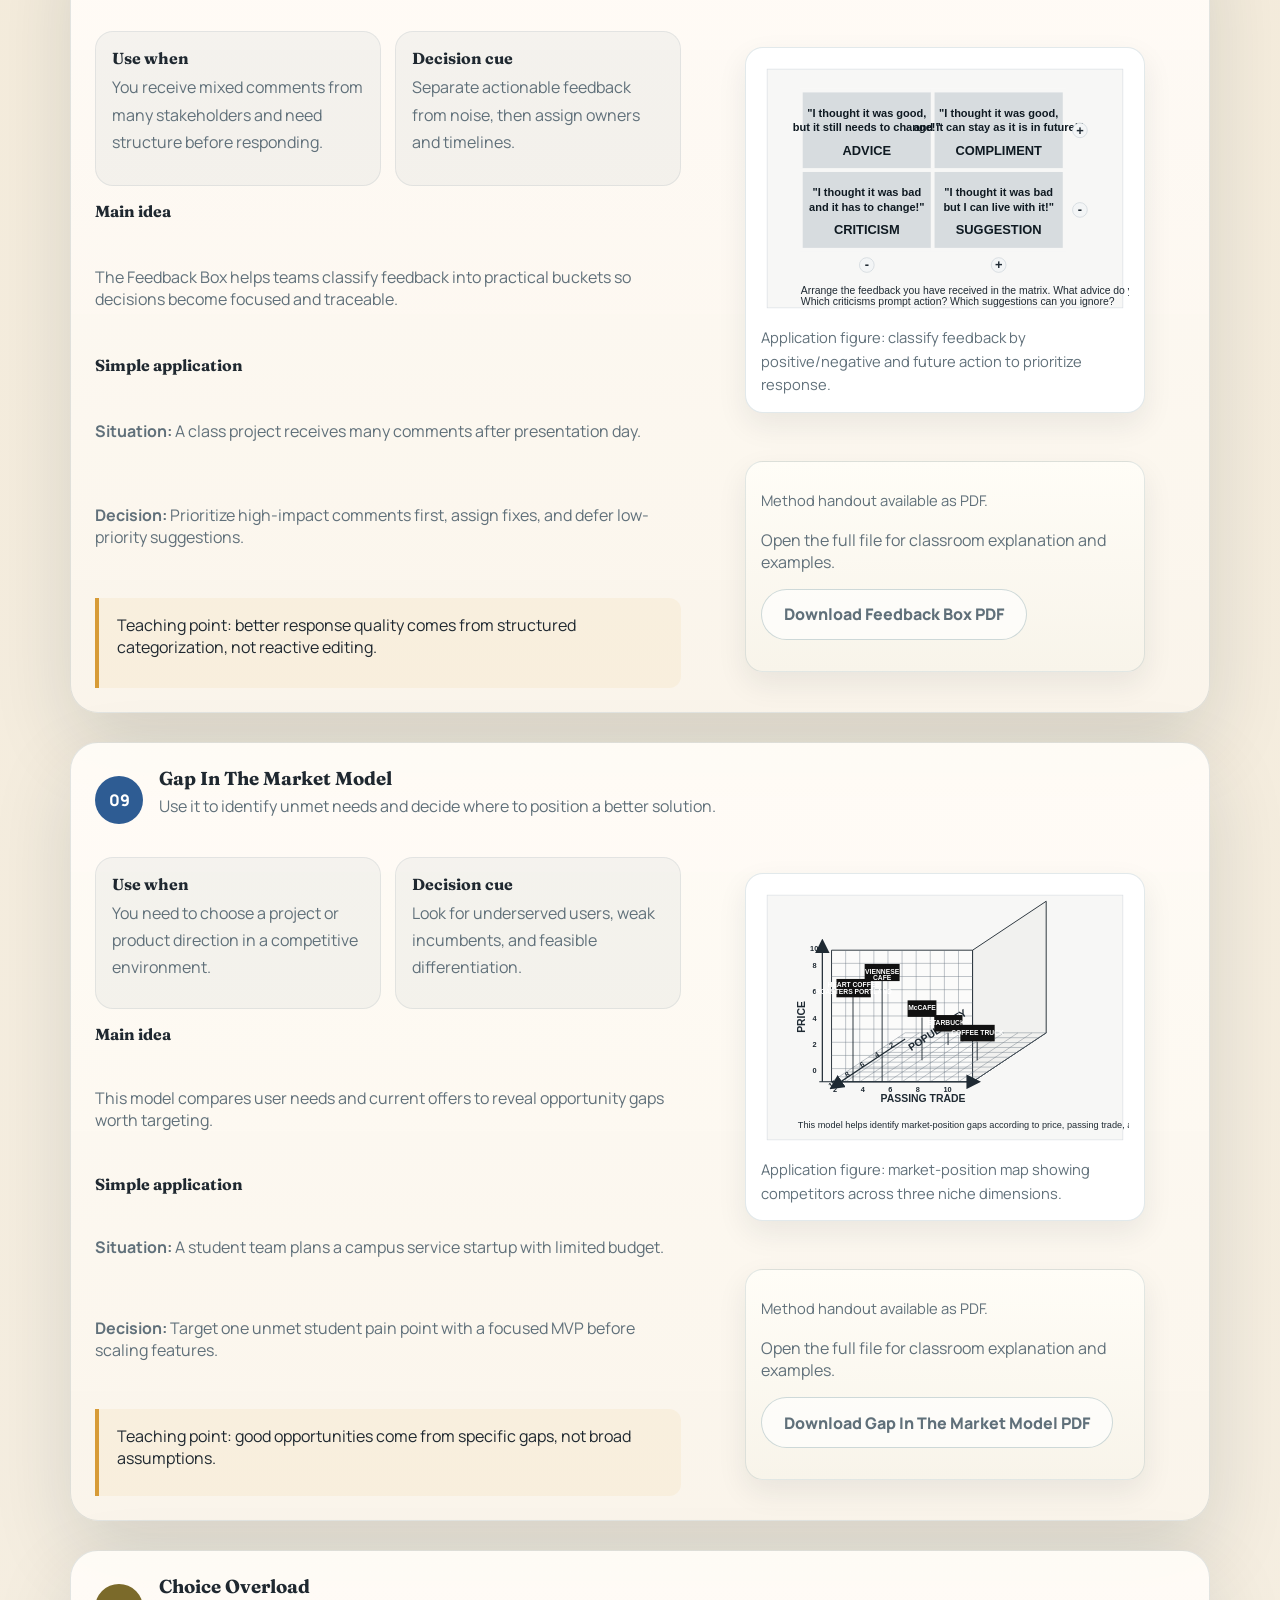
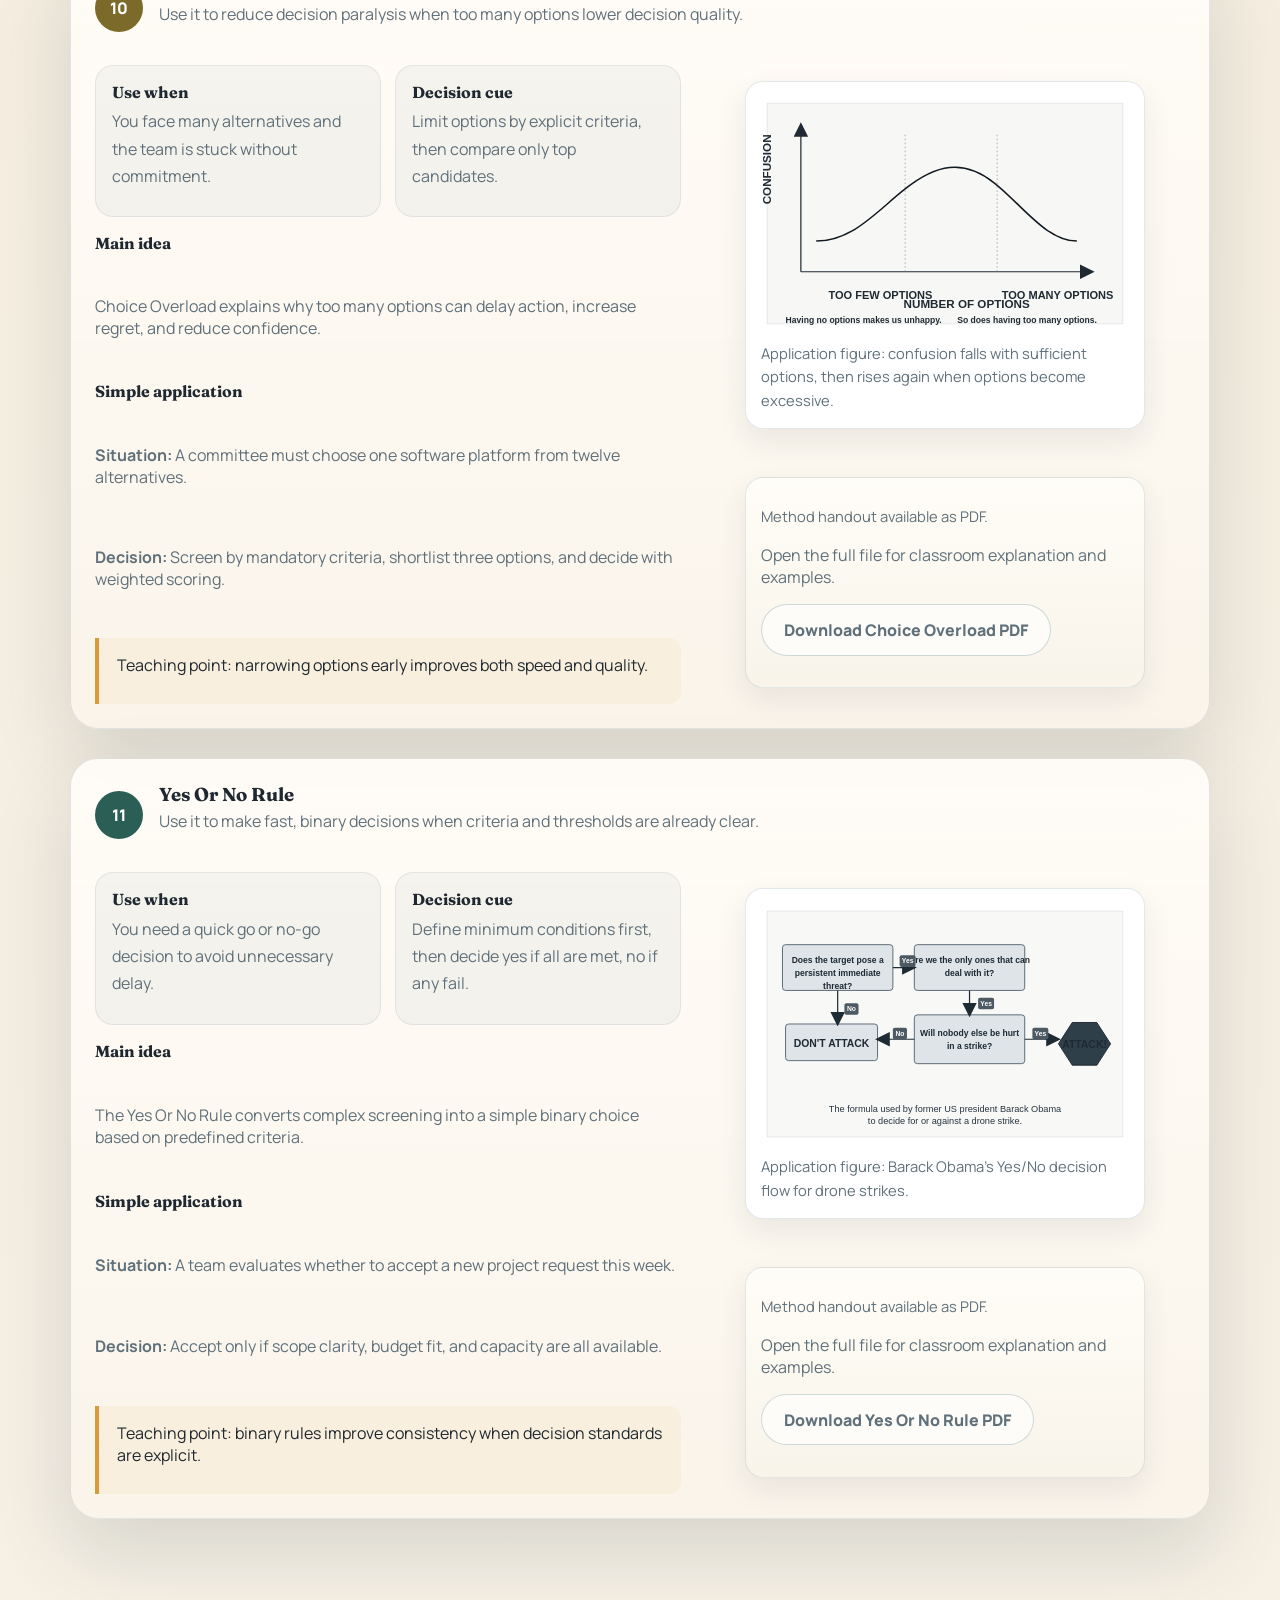
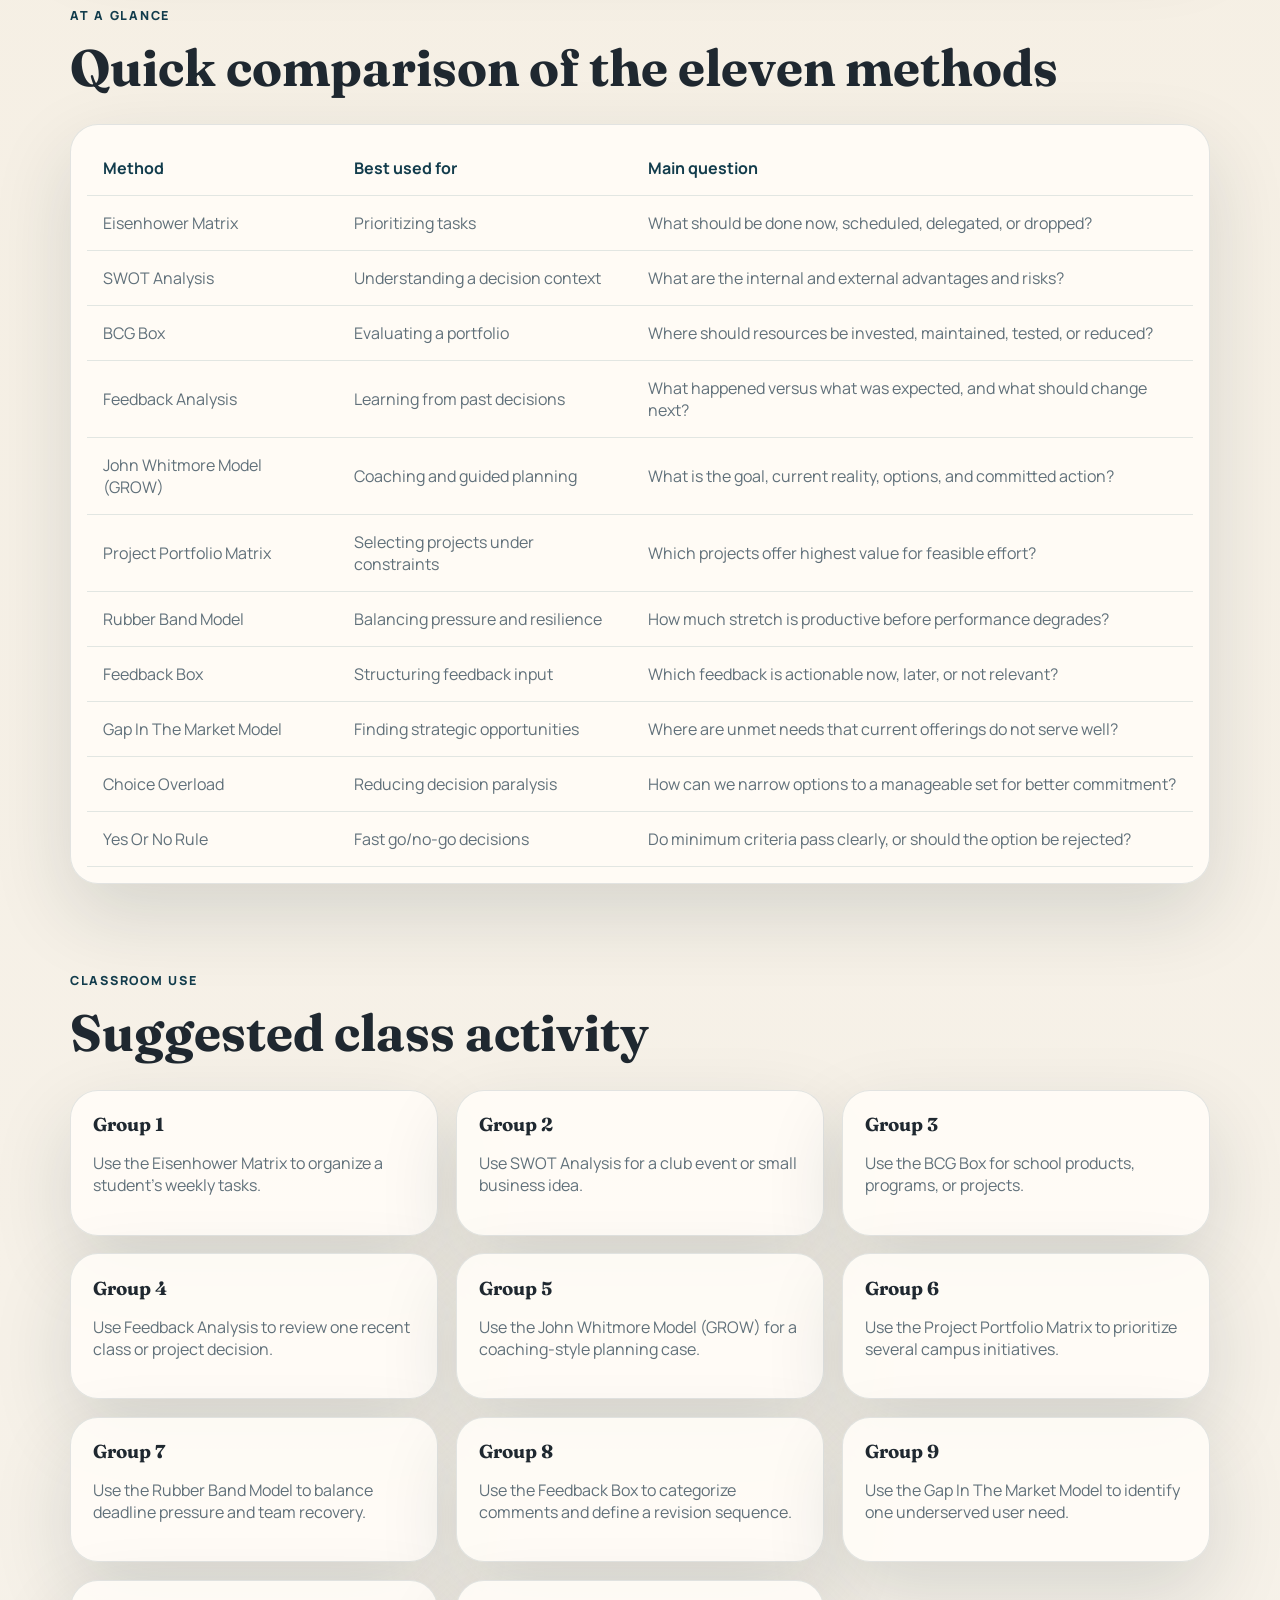
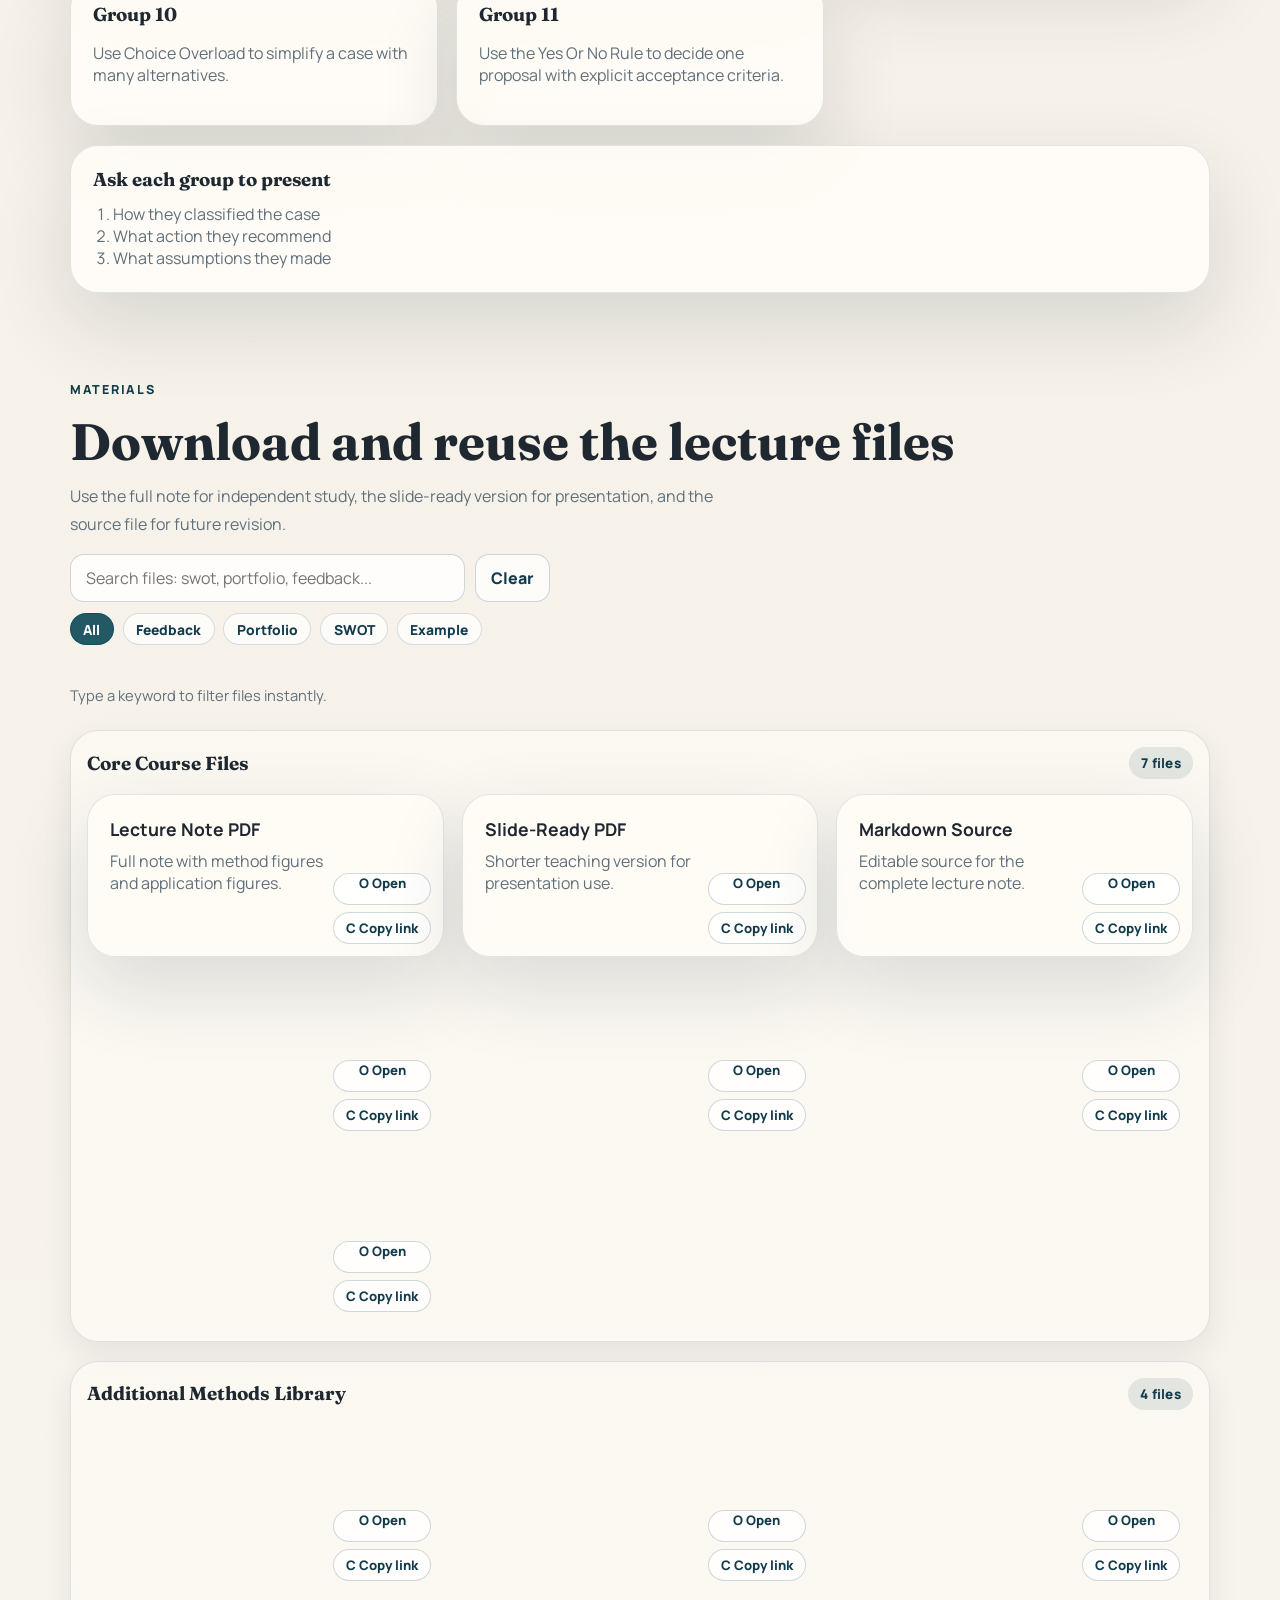
==== commit b08e4d10: "Add Feedback Analysis overlap figure to Method 04" ====
--- a/site-online/index.html
+++ b/site-online/index.html
@@ -343,6 +343,10 @@
             <blockquote>Teaching point: better decisions come from tested assumptions, not memory alone.</blockquote>
           </div>
           <div class="method-card__visuals">
+            <figure class="figure-card">
+              <img src="application-figures/feedback-analysis-expectation-result-overlap.svg" alt="Feedback Analysis figure comparing expectation and result overlap.">
+              <figcaption>Application figure: the larger overlap between expectation and result, the better your evaluation quality.</figcaption>
+            </figure>
             <figure class="figure-card figure-card--application">
               <figcaption>Method handout available as PDF.</figcaption>
               <p>Open the full file for classroom explanation and examples.</p>
